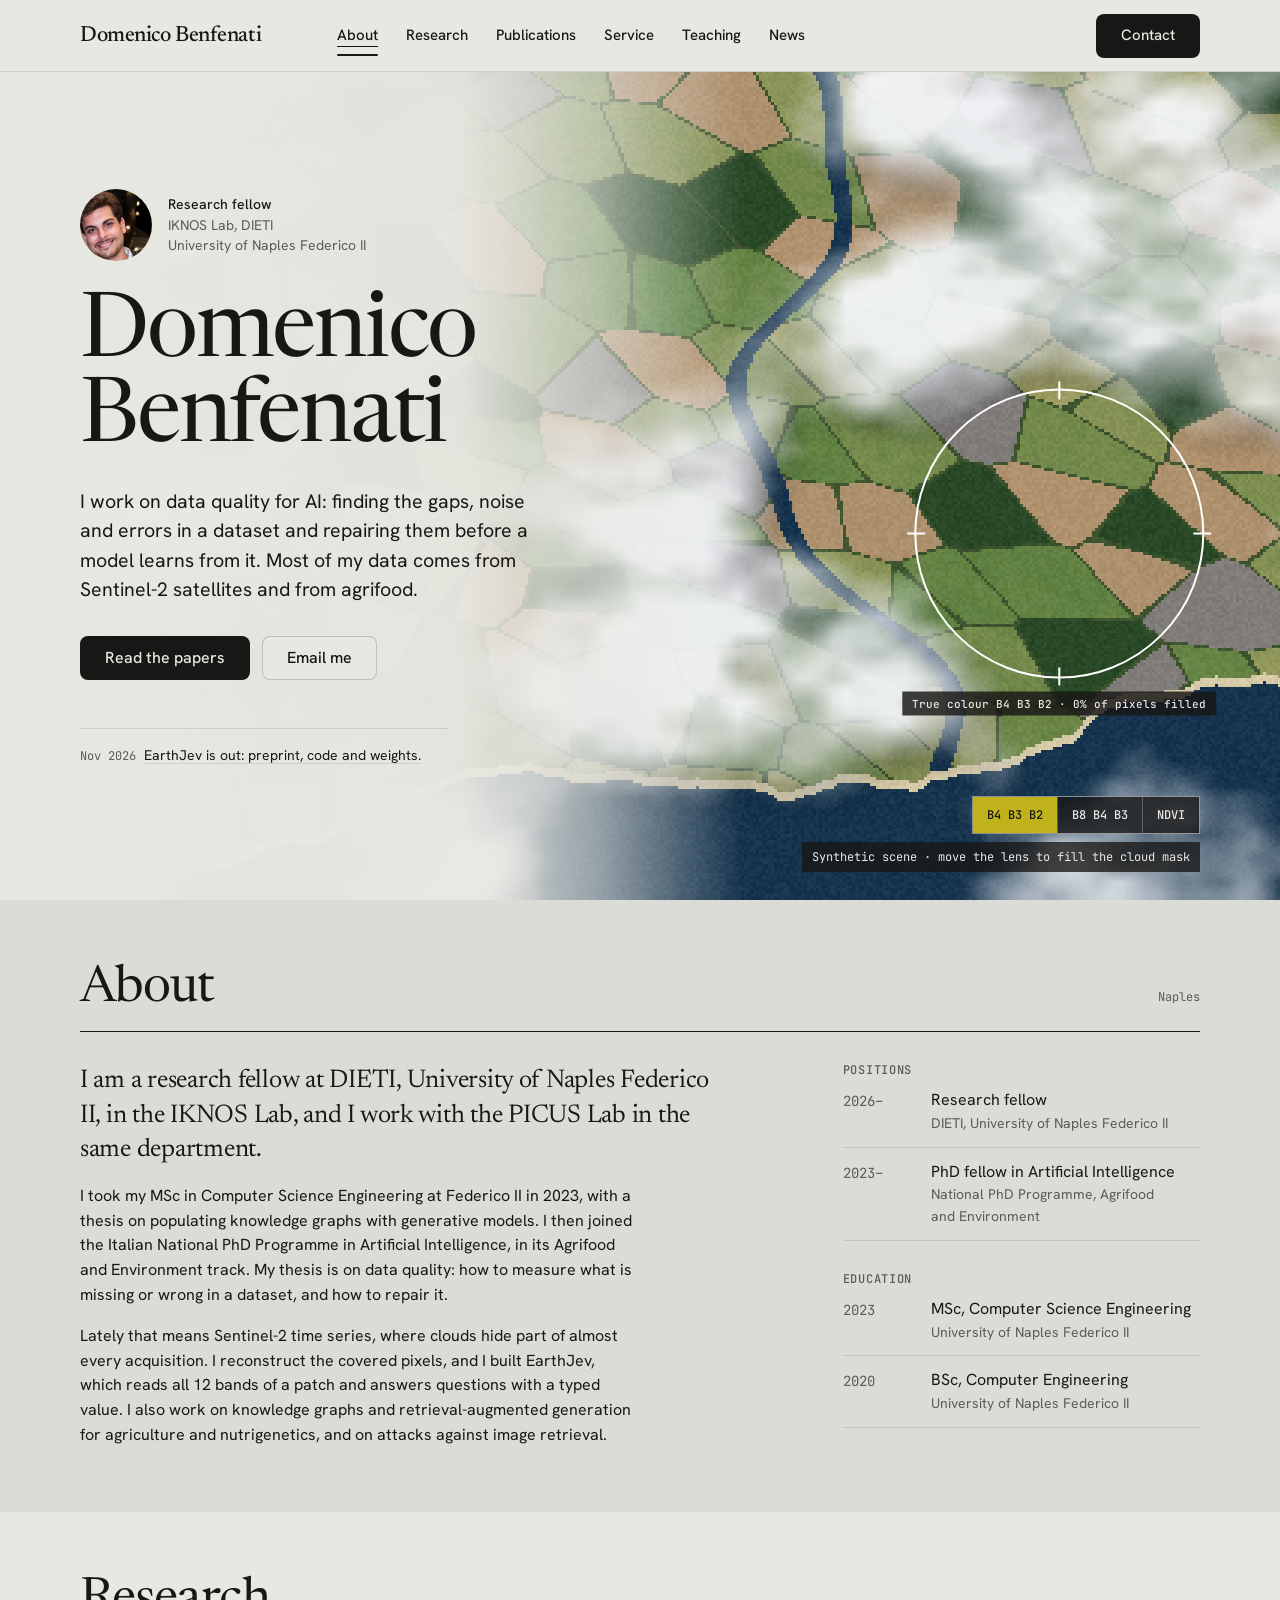
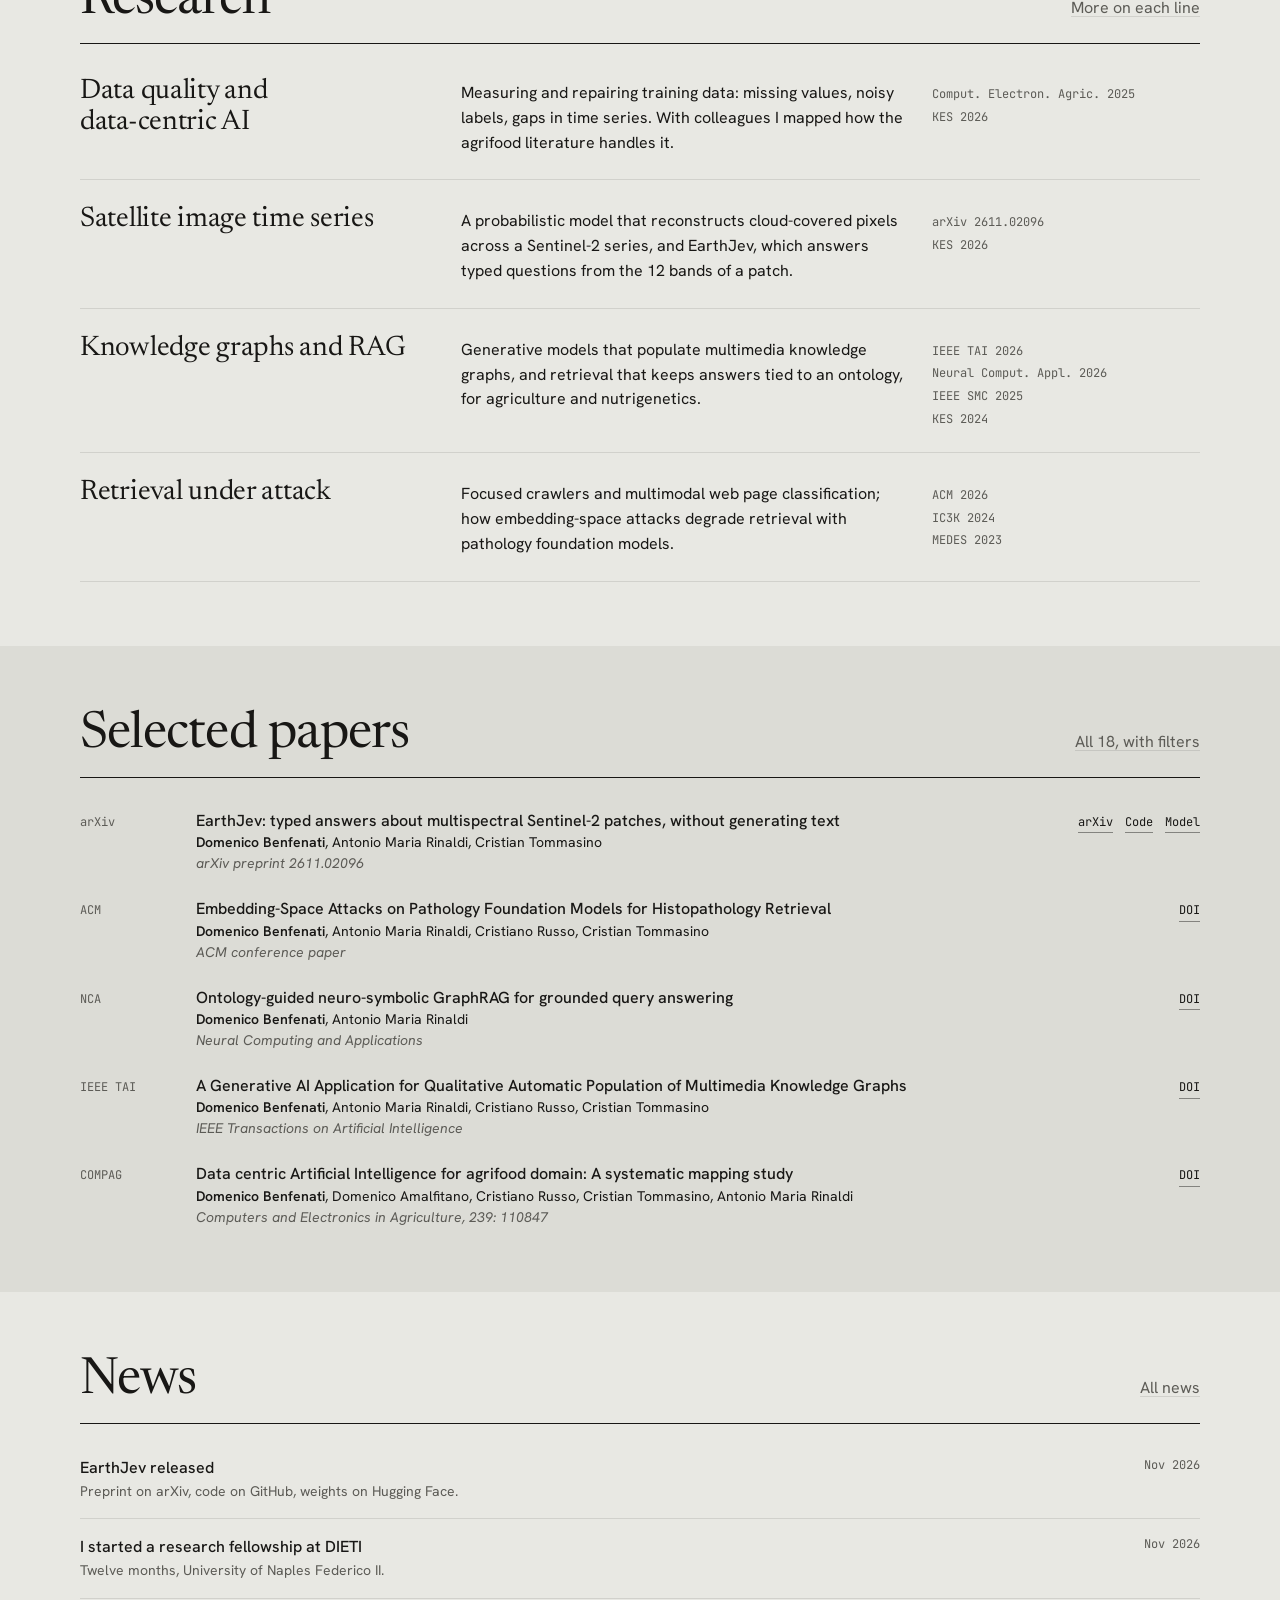
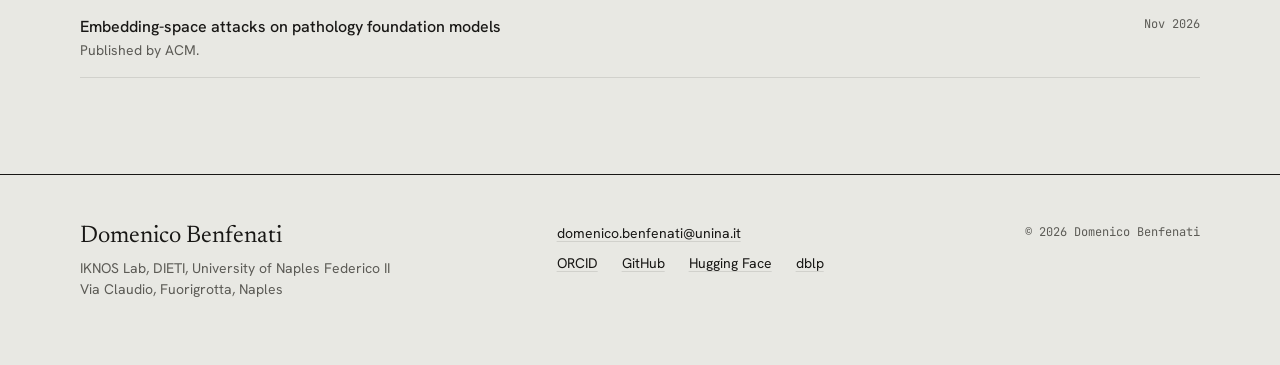
==== index.html @ d2b72616 "Add files via upload" ====
<!doctype html>
<html lang="en" data-type="service" data-radius="soft" data-buttons="solid" data-motion>
<head>
<meta charset="utf-8">
<meta name="viewport" content="width=device-width, initial-scale=1">
<title>Domenico Benfenati: data quality for satellite imagery and agrifood</title>
<meta name="description" content="Research fellow at DIETI and the IKNOS Lab, University of Naples Federico II. Data quality and data-centric AI for Sentinel-2 imagery and agrifood.">
<meta property="og:type" content="profile">
<meta property="og:title" content="Domenico Benfenati, IKNOS Lab, University of Naples Federico II">
<meta property="og:description" content="Data quality and data-centric AI for satellite imagery and agrifood.">
<meta name="twitter:card" content="summary">
<link rel="icon" href="favicon.svg" type="image/svg+xml">
<meta name="theme-color" content="#e8e8e3">
<meta name="site-kind" content="other">
<meta name="page-type" content="service">
<link rel="preconnect" href="https://fonts.googleapis.com">
<link rel="preconnect" href="https://fonts.gstatic.com" crossorigin>
<link href="https://fonts.googleapis.com/css2?family=Newsreader:opsz,wght@6..72,400..700&family=Hanken+Grotesk:wght@400..600&family=JetBrains+Mono:wght@400;500&display=swap" rel="stylesheet">
<link rel="stylesheet" href="assets/system.css">
<link rel="stylesheet" href="assets/ui/cards.css">
<link rel="stylesheet" href="assets/motion/motion.css">
<link rel="stylesheet" href="assets/layout/layout.css">
<style>
:root {
  --p-bg: #e8e8e3; --p-surface: #dcdcd6; --p-ink: #181715; --p-muted: #5c5b56;
  --p-accent: #bfb21a; --p-accent-ink: #181715; --p-action: #181715; --p-action-ink: #e8e8e3;
  --p-inv-bg: #181715; --p-inv-surface: #242321; --p-inv-ink: #e8e8e3; --p-inv-muted: #91908d;
  --p-inv-accent: #bfb21a; --p-inv-accent-ink: #181715; --p-inv-action: #bfb21a; --p-inv-action-ink: #181715;
  --font-display: "Newsreader", Georgia, serif;
  --font-text: "Hanken Grotesk", system-ui, sans-serif;
  --font-mono: "JetBrains Mono", ui-monospace, monospace;
  --display-weight: 400;
  --display-tracking: -0.018em;
  --display-tracking-xl: -0.025em;
  --ly-scale: 1.06;
}
</style>
<script>document.documentElement.classList.add('m-enter');setTimeout(()=>document.documentElement.classList.add('m-enter-done'),700)</script>
<style>
  .mono { font-family: var(--font-mono); font-size: 12px; letter-spacing: 0; font-variant-numeric: tabular-nums; }
  h2 { font-family: var(--font-display); }
  .rule-head { display: flex; align-items: baseline; justify-content: space-between; gap: var(--s-5); padding-bottom: var(--s-4); margin-bottom: var(--s-6); border-bottom: 1px solid var(--ink); }
  .rule-head h2 { font-size: clamp(36px, 4vw, 56px); line-height: 1; }
  .rule-head .mono, .rule-head a { color: var(--muted); }
  .plain-link { color: var(--ink); text-decoration: underline; text-decoration-color: var(--line); text-underline-offset: 3px; transition: text-decoration-color var(--dur) var(--ease); }
  .plain-link:hover { text-decoration-color: currentColor; }

  /* hero: a synthetic Sentinel-2 scene under clouds and a reconstruction lens (assets/js/sat-hero.js) */
  .hero-sat { overflow: hidden; background: #2a3a2c; touch-action: pan-y; }
  .hero-sat > canvas.sat { position: absolute; inset: 0; width: 100%; height: 100%; display: block; cursor: crosshair; }
  .sat-veil { position: absolute; inset: 0; pointer-events: none;
    background: linear-gradient(90deg, var(--p-bg) 0%, rgba(232,232,227,.96) 36%, rgba(232,232,227,.6) 47%, rgba(232,232,227,0) 58%); }
  .hero-sat > .wrap { position: relative; z-index: 1; pointer-events: none; }
  .sat-panel { pointer-events: auto; }
  .hero-sat h1 { font-size: clamp(56px, 7vw, 104px); line-height: 0.95; letter-spacing: var(--display-tracking-xl); }
  .hero-id { display: flex; align-items: center; gap: var(--s-4); margin-bottom: var(--s-6); }
  .avatar { width: 72px; height: 72px; border-radius: 999px; object-fit: cover; filter: grayscale(.15) contrast(1.02); }
  .hero-id p { font-size: var(--t-small); line-height: 1.45; color: var(--muted); }
  .hero-id b { color: var(--ink); font-weight: 500; }
  .hero__lead { max-width: 40ch; }
  .hero-latest { margin-top: var(--s-7); padding-top: var(--s-4); border-top: 1px solid var(--line); font-size: var(--t-small); max-width: 46ch; }
  .hero-latest .mono { color: var(--muted); margin-right: var(--s-2); }
  .sat-ui { position: absolute; z-index: 2; right: max(var(--gut), (100% - var(--container)) / 2); bottom: 28px; display: grid; justify-items: end; gap: var(--s-2); }
  .sat-modes { display: inline-flex; border: 1px solid rgba(255,255,255,.5); background: rgba(24,23,21,.78); }
  .sat-modes button { height: 36px; padding: 0 14px; border: 0; background: transparent; color: #e8e8e3; font: 500 12px/1 var(--font-mono); cursor: pointer; transition: background var(--dur) var(--ease); }
  .sat-modes button + button { border-left: 1px solid rgba(255,255,255,.25); }
  .sat-modes button:hover { background: rgba(255,255,255,.12); }
  .sat-modes button[aria-pressed="true"] { background: var(--p-accent); color: var(--p-ink); }
  .sat-hint { font: 400 12px/1.5 var(--font-mono); color: #e8e8e3; background: rgba(24,23,21,.78); padding: 6px 10px; white-space: nowrap; }
  @media (min-width: 1024px) and (max-height: 860px) { .hero-latest { display: none; } }
  @media (max-width: 1023px) {
    main > .hero-sat { height: auto; min-height: 0; padding-bottom: 320px; }
    .sat-veil { background: linear-gradient(180deg, var(--p-bg) 0%, var(--p-bg) calc(100% - 330px), rgba(232,232,227,0) calc(100% - 290px)); }
    .sat-ui { left: var(--gut); right: var(--gut); justify-items: start; bottom: 18px; }
    .sat-hint { display: none; }
    .sat-modes button { height: 44px; padding: 0 12px; }
  }

  /* about */
  .bio p { max-width: 62ch; }
  .bio p + p { margin-top: var(--s-4); }
  .bio p:first-child { font: 400 clamp(22px, 2vw, 28px)/1.35 var(--font-display); letter-spacing: -0.01em; }
  .cv { display: grid; gap: var(--s-3); }
  .cv li { display: grid; grid-template-columns: 76px 1fr; gap: var(--s-3); padding-bottom: var(--s-3); border-bottom: 1px solid var(--line); }
  .cv .mono { color: var(--muted); padding-top: 3px; }
  .cv span { display: block; color: var(--muted); font-size: var(--t-small); }
  .cv-title { font: 500 12px/1 var(--font-mono); color: var(--muted); margin: var(--s-6) 0 var(--s-3); text-transform: uppercase; letter-spacing: 0.06em; }
  .cv-title:first-child { margin-top: 0; }

  /* research index */
  .index > li { display: grid; grid-template-columns: minmax(0, 4fr) minmax(0, 5fr) minmax(0, 3fr); gap: var(--gutter); padding: var(--s-5) 0; border-bottom: 1px solid var(--line); align-items: baseline; }
  .index > li:first-child { padding-top: 0; }
  .index h3 { font: 400 clamp(24px, 2.2vw, 32px)/1.1 var(--font-display); letter-spacing: -0.01em; }
  .index p { max-width: 54ch; }
  .index .refs { display: grid; gap: 4px; color: var(--muted); }

  /* publications */
  .filters { display: flex; flex-wrap: wrap; gap: var(--s-2); margin-bottom: var(--s-6); }
  .filter { height: 44px; padding: 0 var(--s-4); border: 1px solid var(--line); background: transparent; font: 500 var(--t-small)/1 var(--font-text); color: var(--ink); cursor: pointer; transition: background var(--dur) var(--ease); }
  .filter:hover { background: var(--p-surface); }
  .filter[aria-pressed="true"] { background: var(--ink); color: var(--p-bg); border-color: var(--ink); }
  .pubyear { display: grid; grid-template-columns: 120px minmax(0, 1fr); gap: var(--gutter); padding-top: var(--s-5); border-top: 1px solid var(--ink); }
  .pubyear + .pubyear { margin-top: var(--s-6); }
  .pubyear[hidden] { display: none; }
  .pubyear__label { font: 400 40px/1 var(--font-display); }
  .pubs { display: grid; gap: var(--s-5); }
  .pub { display: grid; grid-template-columns: 100px minmax(0, 1fr) auto; gap: var(--s-4); align-items: baseline; }
  .pub[hidden] { display: none; }
  .pub__venue { color: var(--muted); }
  .pub__title { font: 500 var(--t-body)/1.4 var(--font-text); letter-spacing: 0; }
  .pub__authors, .pub__where { font-size: var(--t-small); line-height: 1.5; }
  .pub__authors b { font-weight: 600; }
  .pub__where { color: var(--muted); font-style: italic; }
  .pub__links { display: flex; gap: var(--s-3); white-space: nowrap; }
  .pub__links a { color: var(--ink); text-decoration: underline; text-decoration-color: var(--line); text-underline-offset: 3px; }
  .pub__links a:hover { text-decoration-color: currentColor; }
  main > .section--page { height: auto; min-height: 100svh; }

  /* EarthJev */
  .bands { display: grid; grid-template-columns: repeat(12, minmax(0, 1fr)); gap: 4px; }
  .bands li { display: grid; gap: 2px; padding: 140px 0 10px; background: var(--b); color: #fff; text-align: center; font: 500 11px/1.2 var(--font-mono); position: relative; overflow: hidden; }
  .bands li span + span { opacity: .75; font-weight: 400; }
  .bands li::after { content: ""; position: absolute; inset: 0; background: linear-gradient(180deg, rgba(255,255,255,.22), transparent 55%); animation: scan 3.2s ease-in-out infinite; animation-delay: calc(var(--i) * 120ms); opacity: 0; }
  @keyframes scan { 0%, 100% { opacity: 0; } 40% { opacity: 1; } }
  @media (prefers-reduced-motion: reduce) { .bands li::after { animation: none; } }
  .bands-axis { display: flex; justify-content: space-between; margin-top: var(--s-2); color: var(--muted); }
  .ej-links { display: flex; flex-wrap: wrap; gap: var(--s-3) var(--s-5); margin-top: var(--s-5); }

  /* lists */
  .rows small { display: block; font-weight: 400; color: var(--muted); font-size: var(--t-small); }
  .rows .rows__value { font-family: var(--font-mono); font-size: 12px; color: var(--muted); }

  /* footer and inner pages */
  .site-foot { padding: var(--s-7) 0 var(--s-8); border-top: 1px solid var(--ink); font-size: var(--t-small); }
  .site-foot__name { font: 400 24px/1.1 var(--font-display); }
  .site-foot__legal { text-align: right; }
  .page-head { padding-top: calc(var(--nav, 72px) + var(--s-8)); }
  .page-head h1 { font: 400 clamp(48px, 6vw, 88px)/1 var(--font-display); letter-spacing: var(--display-tracking-xl); }
  .page-head p { margin-top: var(--s-4); max-width: 60ch; font-size: var(--t-lead); }
  main > .section--page { height: auto; min-height: 0; }
  main > .section--page { padding-block: var(--s-8, 96px); }
  main > .section--page.page-head { padding-top: calc(var(--nav, 72px) + var(--s-8, 96px)); }
  main > .section--page:last-child { padding-bottom: var(--s-9, 120px); }
  .nav__link[aria-current="page"] { text-decoration: underline; text-underline-offset: 6px; text-decoration-thickness: 1px; }
  .ej { margin-top: var(--s-6); padding-top: var(--s-6); border-top: 1px solid var(--line); }
  @media (max-width: 1023px) { .site-foot__legal { text-align: left; } }
  .contact-line { font: 400 clamp(28px, 3.4vw, 48px)/1.1 var(--font-display); letter-spacing: -0.015em; }
  .contact-line a { color: var(--ink); text-decoration: underline; text-decoration-thickness: 1px; text-underline-offset: 6px; }
  .elsewhere { display: flex; flex-wrap: wrap; gap: var(--s-2) var(--s-5); }

  @media (max-width: 1023px) {
    .index > li { grid-template-columns: 1fr; gap: var(--s-2); }
    .pubyear { grid-template-columns: 1fr; gap: var(--s-3); }
    .pub { grid-template-columns: 1fr; gap: var(--s-1); }
    .pub__links { gap: var(--s-4); }
    .pub__links a { display: inline-block; padding: 12px 0; }
  }
  @media (max-width: 639px) {
    .bands { grid-template-columns: repeat(6, minmax(0, 1fr)); }
    .bands li { padding-top: 32px; }
    .bands-axis { display: none; }
    .rule-head { flex-wrap: wrap; }
  }
</style>
</head>
<body>
<!-- type: service (a researcher's personal page)
     deal: palette paper-grey-brass (newsprint ground and a brass accent: a researcher's printed page; the brass picks up
     the cropland in the hero scene), type newsreader (Newsreader over Hanken Grotesk; the first pairing, schibsted, was
     passed over for a serif that reads as academic), nav nav-mega, footer footer-visit, rhythm surface-pairs, buttons solid
     voice: facts only (copy-registers 1), first person, the research nouns every time; no eyebrows, no figure strips -->
<header class="nav">
  <div class="wrap nav__bar">
    <a class="skip-link" href="#top">Skip to content</a>
    <a class="nav__logo" href="index.html" style="font-family:var(--font-display);font-size:22px">Domenico Benfenati</a>
    <nav class="nav__links" aria-label="Main">
      <div class="nav__item"><a class="nav__link" href="index.html" aria-current="page">About</a></div>
      <div class="nav__item"><a class="nav__link" href="research.html">Research</a></div>
      <div class="nav__item"><a class="nav__link" href="publications.html">Publications</a></div>
      <div class="nav__item"><a class="nav__link" href="service.html">Service</a></div>
      <div class="nav__item"><a class="nav__link" href="teaching.html">Teaching</a></div>
      <div class="nav__item"><a class="nav__link" href="news.html">News</a></div>
    </nav>
    <div class="nav__actions">
      <a class="btn btn--primary" href="contact.html">Contact</a>
    </div>
    <button class="nav__toggle" type="button" aria-expanded="false" aria-label="Menu"><svg width="18" height="18" viewBox="0 0 18 18" aria-hidden="true"><path d="M2 5h14M2 13h14" stroke="currentColor" stroke-width="1.6" stroke-linecap="round"/></svg></button>
  </div>
</header>

<main id="top">
  <section class="hero hero-sat" data-sat data-enter aria-labelledby="hero-h">
    <canvas class="sat" aria-hidden="true"></canvas>
    <div class="sat-veil" aria-hidden="true"></div>
    <div class="wrap"><div class="hero-text grid hero__grid">
      <div class="hero__text sat-panel span-5">
        <div class="hero-id">
          <img class="avatar" src="assets/img/portrait.webp" width="200" height="200" alt="Domenico Benfenati" fetchpriority="high">
          <p><b>Research fellow</b><br>IKNOS Lab, DIETI<br>University of Naples Federico II</p>
        </div>
        <h1 id="hero-h">Domenico Benfenati</h1>
        <p class="hero__lead">I work on data quality for AI: finding the gaps, noise and errors in a dataset and repairing them before a model learns from it. Most of my data comes from Sentinel-2 satellites and from agrifood.</p>
        <div class="btn-row"><a class="btn btn--primary" href="publications.html">Read the papers</a><a class="btn btn--secondary" href="contact.html">Email me</a></div>
        <p class="hero-latest"><span class="mono">Nov 2026</span><a class="plain-link" href="research.html#earthjev">EarthJev is out: preprint, code and weights.</a></p>
      </div>
    </div></div>
    <div class="sat-ui">
      <div class="sat-modes" role="group" aria-label="Band composite inside the lens">
        <button type="button" data-composite="tci" aria-pressed="true">B4 B3 B2</button>
        <button type="button" data-composite="fcc" aria-pressed="false">B8 B4 B3</button>
        <button type="button" data-composite="ndvi" aria-pressed="false">NDVI</button>
      </div>
      <p class="sat-hint">Synthetic scene · move the lens to fill the cloud mask</p>
    </div>
  </section>

  <section class="section ground-surface section--page" id="about" aria-labelledby="about-h">
    <div class="wrap">
      <div class="rule-head"><h2 id="about-h">About</h2><span class="mono">Naples</span></div>
      <div class="grid grid--top">
        <div class="span-7 bio">
          <p>I am a research fellow at DIETI, University of Naples Federico II, in the IKNOS Lab, and I work with the PICUS Lab in the same department.</p>
          <p>I took my MSc in Computer Science Engineering at Federico II in 2023, with a thesis on populating knowledge graphs with generative models. I then joined the Italian National PhD Programme in Artificial Intelligence, in its Agrifood and Environment track. My thesis is on data quality: how to measure what is missing or wrong in a dataset, and how to repair it.</p>
          <p>Lately that means Sentinel-2 time series, where clouds hide part of almost every acquisition. I reconstruct the covered pixels, and I built EarthJev, which reads all 12 bands of a patch and answers questions with a typed value. I also work on knowledge graphs and retrieval-augmented generation for agriculture and nutrigenetics, and on attacks against image retrieval.</p>
        </div>
        <div class="span-4 start-9">
          <h3 class="cv-title">Positions</h3>
          <ul class="cv">
            <li><span class="mono">2026–</span><p>Research fellow<span>DIETI, University of Naples Federico II</span></p></li>
            <li><span class="mono">2023–</span><p>PhD fellow in Artificial Intelligence<span>National PhD Programme, Agrifood and Environment</span></p></li>
          </ul>
          <h3 class="cv-title">Education</h3>
          <ul class="cv">
            <li><span class="mono">2023</span><p>MSc, Computer Science Engineering<span>University of Naples Federico II</span></p></li>
            <li><span class="mono">2020</span><p>BSc, Computer Engineering<span>University of Naples Federico II</span></p></li>
          </ul>
        </div>
      </div>
    </div>
  </section>

  <section class="section section--page" id="research" aria-labelledby="research-h">
    <div class="wrap">
      <div class="rule-head"><h2 id="research-h">Research</h2><a class="plain-link" href="research.html">More on each line</a></div>
      <ol class="index">
        <li>
          <h3>Data quality and data-centric AI</h3>
          <p>Measuring and repairing training data: missing values, noisy labels, gaps in time series. With colleagues I mapped how the agrifood literature handles it.</p>
          <p class="refs mono"><span>Comput. Electron. Agric. 2025</span><span>KES 2026</span></p>
        </li>
        <li>
          <h3>Satellite image time series</h3>
          <p>A probabilistic model that reconstructs cloud-covered pixels across a Sentinel-2 series, and EarthJev, which answers typed questions from the 12 bands of a patch.</p>
          <p class="refs mono"><span>arXiv 2611.02096</span><span>KES 2026</span></p>
        </li>
        <li>
          <h3>Knowledge graphs and RAG</h3>
          <p>Generative models that populate multimedia knowledge graphs, and retrieval that keeps answers tied to an ontology, for agriculture and nutrigenetics.</p>
          <p class="refs mono"><span>IEEE TAI 2026</span><span>Neural Comput. Appl. 2026</span><span>IEEE SMC 2025</span><span>KES 2024</span></p>
        </li>
        <li>
          <h3>Retrieval under attack</h3>
          <p>Focused crawlers and multimodal web page classification; how embedding-space attacks degrade retrieval with pathology foundation models.</p>
          <p class="refs mono"><span>ACM 2026</span><span>IC3K 2024</span><span>MEDES 2023</span></p>
        </li>
      </ol>
    </div>
  </section>

  <section class="section ground-surface section--page" id="publications" aria-labelledby="pubs-h">
    <div class="wrap">
      <div class="rule-head"><h2 id="pubs-h">Selected papers</h2><a class="plain-link" href="publications.html">All 18, with filters</a></div>
      <ol class="pubs">
          <li class="pub" data-type="preprint">
            <p class="pub__venue mono">arXiv</p>
            <div class="pub__body">
              <h3 class="pub__title">EarthJev: typed answers about multispectral Sentinel-2 patches, without generating text</h3>
              <p class="pub__authors"><b>Domenico Benfenati</b>, Antonio Maria Rinaldi, Cristian Tommasino</p>
              <p class="pub__where">arXiv preprint 2611.02096</p>
            </div>
            <p class="pub__links mono"><a href="https://arxiv.org/abs/2611.02096" rel="noopener">arXiv</a><a href="https://github.com/CosmoIknosLab/EarthJev" rel="noopener">Code</a><a href="https://huggingface.co/dBenf/EarthJev" rel="noopener">Model</a></p>
          </li>
          <li class="pub" data-type="conference">
            <p class="pub__venue mono">ACM</p>
            <div class="pub__body">
              <h3 class="pub__title">Embedding-Space Attacks on Pathology Foundation Models for Histopathology Retrieval</h3>
              <p class="pub__authors"><b>Domenico Benfenati</b>, Antonio Maria Rinaldi, Cristiano Russo, Cristian Tommasino</p>
              <p class="pub__where">ACM conference paper</p>
            </div>
            <p class="pub__links mono"><a href="https://doi.org/10.1145/3799682.3839897" rel="noopener">DOI</a></p>
          </li>
          <li class="pub" data-type="journal">
            <p class="pub__venue mono">NCA</p>
            <div class="pub__body">
              <h3 class="pub__title">Ontology-guided neuro-symbolic GraphRAG for grounded query answering</h3>
              <p class="pub__authors"><b>Domenico Benfenati</b>, Antonio Maria Rinaldi</p>
              <p class="pub__where">Neural Computing and Applications</p>
            </div>
            <p class="pub__links mono"><a href="https://doi.org/10.1007/s00521-026-12495-0" rel="noopener">DOI</a></p>
          </li>
          <li class="pub" data-type="journal">
            <p class="pub__venue mono">IEEE TAI</p>
            <div class="pub__body">
              <h3 class="pub__title">A Generative AI Application for Qualitative Automatic Population of Multimedia Knowledge Graphs</h3>
              <p class="pub__authors"><b>Domenico Benfenati</b>, Antonio Maria Rinaldi, Cristiano Russo, Cristian Tommasino</p>
              <p class="pub__where">IEEE Transactions on Artificial Intelligence</p>
            </div>
            <p class="pub__links mono"><a href="https://doi.org/10.1109/TAI.2025.3638321" rel="noopener">DOI</a></p>
          </li>
          <li class="pub" data-type="journal">
            <p class="pub__venue mono">COMPAG</p>
            <div class="pub__body">
              <h3 class="pub__title">Data centric Artificial Intelligence for agrifood domain: A systematic mapping study</h3>
              <p class="pub__authors"><b>Domenico Benfenati</b>, Domenico Amalfitano, Cristiano Russo, Cristian Tommasino, Antonio Maria Rinaldi</p>
              <p class="pub__where">Computers and Electronics in Agriculture, 239: 110847</p>
            </div>
            <p class="pub__links mono"><a href="https://doi.org/10.1016/j.compag.2025.110847" rel="noopener">DOI</a></p>
          </li>
      </ol>
    </div>
  </section>

  <section class="section section--page" id="news" aria-labelledby="news-h">
    <div class="wrap">
      <div class="rule-head"><h2 id="news-h">News</h2><a class="plain-link" href="news.html">All news</a></div>
      <ul class="rows">
        <li><span class="rows__name">EarthJev released<small>Preprint on arXiv, code on GitHub, weights on Hugging Face.</small></span><span class="rows__value">Nov 2026</span></li>
        <li><span class="rows__name">I started a research fellowship at DIETI<small>Twelve months, University of Naples Federico II.</small></span><span class="rows__value">Nov 2026</span></li>
        <li><span class="rows__name">Embedding-space attacks on pathology foundation models<small>Published by ACM.</small></span><span class="rows__value">Nov 2026</span></li>
      </ul>
    </div>
  </section>
</main>

<footer class="site-foot">
  <div class="wrap">
    <div class="grid">
      <div class="span-5 stack-2">
        <p class="site-foot__name">Domenico Benfenati</p>
        <p class="muted">IKNOS Lab, DIETI, University of Naples Federico II<br>Via Claudio, Fuorigrotta, Naples</p>
      </div>
      <div class="span-4 start-6 stack-2">
        <p><a class="plain-link" href="mailto:domenico.benfenati@unina.it">domenico.benfenati@unina.it</a></p>
        <p class="elsewhere">
          <a class="plain-link" href="https://orcid.org/0009-0008-5825-8043" rel="noopener">ORCID</a>
          <a class="plain-link" href="https://github.com/dBenf" rel="noopener">GitHub</a>
          <a class="plain-link" href="https://huggingface.co/dBenf" rel="noopener">Hugging Face</a>
          <a class="plain-link" href="https://dblp.org/pid/367/6149.html" rel="noopener">dblp</a>
        </p>
      </div>
      <p class="span-3 start-10 mono muted site-foot__legal">&copy; 2026 Domenico Benfenati</p>
    </div>
  </div>
</footer>
<script>
  document.querySelectorAll('.filter').forEach((b) => b.addEventListener('click', () => {
    const t = b.dataset.filter;
    document.querySelectorAll('.filter').forEach((x) => x.setAttribute('aria-pressed', String(x === b)));
    document.querySelectorAll('.pub').forEach((p) => { p.hidden = t !== 'all' && p.dataset.type !== t; });
    document.querySelectorAll('.pubyear').forEach((y) => { y.hidden = !y.querySelector('.pub:not([hidden])'); });
  }));
</script>
<script type="module" src="assets/system.js"></script>
<script type="module" src="assets/motion/motion.js"></script>
<script type="module" src="assets/layout/layout.js"></script>
<script type="module" src="assets/js/sat-hero.js"></script>
</body>
</html>
---- assets/system.css ----
/*
  taste-skill system.css - the one system for the page. Link it first, then assets/ui/cards.css (the
  feature card, its panel and the fragment placements), then set the palette (--p-*), the fonts and
  the radius set on :root in the page (node scripts/start.mjs prints that block).
  Do not add a second grid, spacing scale, type scale, radius scale, button or card style.
*/

/* ---------------------------------------------------------------- tokens */
:root {
  /* palette (hex only; fx.js reads --bg --surface --ink --muted --accent --accent-ink) */
  --p-bg: #ffffff;
  --p-surface: #f4f4f4;
  --p-ink: #111111;
  --p-muted: #6b6b6b;
  --p-accent: #1a4be0;
  --p-accent-ink: #ffffff;
  --p-action: #1a4be0;      /* buttons, links, focus: the accent, or the ink when the accent is too pale */
  --p-action-ink: #ffffff;
  --p-inv-bg: #111111;
  --p-inv-surface: #1c1c1c;
  --p-inv-ink: #f4f4f4;
  --p-inv-muted: #a3a3a3;
  --p-inv-accent: #ffffff;
  --p-inv-accent-ink: #111111;
  --p-inv-action: #ffffff;
  --p-inv-action-ink: #111111;
  /* the lit ground behind UI and in the closing band (references/cards.md), one per page, tech pages only
     (none on kind other, which is flat): <html data-ground="sand|sky|sage|painting">. system.js gives it to every ground
     that holds UI, on light and dark pages alike; --hue on one panel changes only its accent */
  --ground-bg: #d9ccb7; --ground-surface: #e9e0d2; --ground-ink: #2a2622; --ground-muted: #5a534a; --ground-accent: #a8794a;

  /* fonts */
  --font-display: system-ui, -apple-system, "Segoe UI", sans-serif;
  --font-text: system-ui, -apple-system, "Segoe UI", sans-serif;
  --font-mono: ui-monospace, "SFMono-Regular", Menlo, Consolas, monospace;
  --display-weight: 400;    /* headlines 400; 500 on a tech page (software, gaming, hardware) */
  --display-tracking: -0.025em;

  /* the page rhythm (references/layout-v4.md): one section per screen. The header is fixed and
     --nav tall; every section is padded --padt above and --padb (plus the phone action bar, --bar)
     below, and is exactly one or two screens tall (--h: 1 or 2; --hm on a phone). The hero's words
     start --hgap under the header and its content ends --hpadb above the fold. */
  --nav: 72px;
  --padt: 120px;
  --padb: 72px;
  --hgap: 48px;
  --hpadb: 64px;
  --bar: 0px;
  /* grid: one .wrap (alias .container) for the header, every section and the footer, the same
     --gut on both sides: 1280 wide at x 80-1360 at 1440, 342 at x 24-366 at 390 */
  --container: 1280px;
  --gut: 80px;
  --pad: var(--gut);
  --gutter: 24px;

  /* spacing: 4/8 scale */
  --s-1: 4px;  --s-2: 8px;  --s-3: 12px; --s-4: 16px; --s-5: 24px;
  --s-6: 32px; --s-7: 48px; --s-8: 64px; --s-9: 96px; --s-10: 128px;
  --section: 40px;      /* only a .section outside main (the kit's demo pages); every main > section and
                           footer.closing take --padt and --padb */
  --section-band: 56px; /* the same for an older footer outside footer.closing */
  --head-gap: 48px;     /* the one heading-to-content gap, 32 on a phone (layout.css reads it as --ly-head-gap) */
  --card-pad: 16px;     /* card padding (cards.css sets its own for cards with a panel) */
  --card-gap: 16px;     /* gap between cards */

  /* type scale (the only sizes on the page) */
  --t-label: 13px;
  --t-small: 14px;
  --t-body: 16px;
  --t-lead: 18px;
  --t-card: 18px;
  --t-h3: 24px;
  /* straight lines from the phone size at 390 to the desktop size at 1440 (system.md's table) */
  --t-h2: clamp(30px, 1.72vw + 23.3px, 48px);
  --t-h1: clamp(38px, 3.24vw + 25.4px, 72px);
  /* a big number stays a step under the h2 (VI-11): 38 at 1440, 28 at 390, so it never reads as a
     section heading; a stats row and a price set their own, smaller still */
  --t-stat: clamp(28px, .952vw + 24.29px, 38px);

  /* radius: one scale (soft by default; data-radius on <html> switches it) */
  --r-sm: 8px;  --r-md: 12px; --r-lg: 20px; --r-btn: 8px;

  /* controls (fixed here; a page never adds its own) */
  --btn-h: 44px;
  --btn-h-sm: 36px;
  --nav-h: var(--nav);  /* the older name, kept for the kit's files */
  --icon: 16px;         /* small icons: socials, menu chevrons, mono brand marks */

  /* motion: the one UI ease-out (motion.css --m-ease and ui/base.css --u-ease read it; references/motion.md) */
  --ease: cubic-bezier(.2, .8, .2, 1);
  --dur: 180ms;
}
html[data-radius="sharp"] { --r-sm: 4px; --r-md: 6px;  --r-lg: 8px;  --r-btn: 4px; }
html[data-radius="soft"]  { --r-sm: 8px; --r-md: 12px; --r-lg: 20px; --r-btn: 8px; }
html[data-radius="round"] { --r-sm: 10px; --r-md: 16px; --r-lg: 24px; --r-btn: 999px; }
/* the four lit grounds (references/cards.md); sand is the default above. painting goes with
   painterly-landscape (x.ai's daylight sky over olive hills) */
html[data-ground="sky"]      { --ground-bg: #c6d3df; --ground-surface: #d6e0e9; --ground-ink: #25303a; --ground-muted: #4d5964; --ground-accent: #3f6a92; }
html[data-ground="sage"]     { --ground-bg: #cdd6c6; --ground-surface: #dce3d6; --ground-ink: #262d24; --ground-muted: #535b51; --ground-accent: #6c8e63; }
html[data-ground="painting"] { --ground-bg: #79a8d6; --ground-surface: #a6c4e2; --ground-ink: #16212c; --ground-muted: #273949; --ground-accent: #9c9b3c; }
/* cards.css takes its card and panel radii from this scale */
html[data-radius] .card { --c-r: var(--r-lg); }
html[data-radius] .panel { --p-r: var(--r-md); }

/* a phone: the header 56, the sections padded 96 / 48, the hero's words 40 under the header and its
   content ending 24 above the fold, 24 at both sides, 12 between columns */
@media (max-width: 639px) {
  :root { --nav: 56px; --padt: 96px; --padb: 48px; --hgap: 40px; --hpadb: 24px; --gut: 24px; --gutter: 12px; --card-gap: 12px; --head-gap: 32px; }
}
@media (min-width: 640px) {
  :root { --gut: 48px; --section: 48px; --section-band: 72px; --card-pad: 24px; }
}
@media (min-width: 1024px) {
  :root { --gut: 80px; --section: 56px; --section-band: 96px; --card-gap: 24px;
          --t-lead: 20px; --t-card: 20px; --t-h3: 28px; }
  /* a place (and a local service): the 1200 column at x 120-1320 */
  html[data-type="place"] { --gut: 120px; --container: 1200px; }
}
/* a place (VI-06, ST-96, PH-23): its own smaller type (h1 48/53 and 32/37, h2 32/40 and 24/30, titles
   and the sub-line 20 and 18), the Recipe 3 hero's gap under its photograph (40, 24 on a phone),
   square photographs and cards and 2px buttons, whatever data-radius and data-buttons say */
:root[data-type="place"] {
  --hgap: 40px;
  --t-h1: clamp(32px, 1.524vw + 26.06px, 48px);
  --t-h2: clamp(24px, .762vw + 21px, 32px);
  --t-h3: clamp(20px, .381vw + 18.51px, 24px);
  --r-sm: 2px; --r-md: 0px; --r-lg: 0px; --r-btn: 2px;
}
:root[data-type="place"] :is(h1, .t-h1) { line-height: 1.104; }
:root[data-type="place"] :is(h2, .t-h2) { line-height: 1.25; }
@media (max-width: 639px) {
  :root[data-type="place"] { --hgap: 24px; }
  :root[data-type="place"] :is(h1, .t-h1) { line-height: 1.156; }
}

/* ---------------------------------------------------------------- grounds (at most three) */
:root, .ground-base {
  --bg: var(--p-bg); --surface: var(--p-surface); --ink: var(--p-ink); --muted: var(--p-muted);
  --accent: var(--p-accent); --accent-ink: var(--p-accent-ink); --card: var(--p-surface);
  --action: var(--p-action); --action-ink: var(--p-action-ink);
}
.ground-surface {
  --bg: var(--p-surface); --surface: var(--p-bg); --ink: var(--p-ink); --muted: var(--p-muted);
  --accent: var(--p-accent); --accent-ink: var(--p-accent-ink); --card: var(--p-bg);
  --action: var(--p-action); --action-ink: var(--p-action-ink);
}
.ground-inverse {
  --bg: var(--p-inv-bg); --surface: var(--p-inv-surface); --ink: var(--p-inv-ink); --muted: var(--p-inv-muted);
  --accent: var(--p-inv-accent); --accent-ink: var(--p-inv-accent-ink); --card: var(--p-inv-surface);
  --action: var(--p-inv-action); --action-ink: var(--p-inv-action-ink);
}
:root, .ground-base, .ground-surface, .ground-inverse {
  --line: color-mix(in oklab, var(--ink) 11%, transparent);
  --line-strong: color-mix(in oklab, var(--ink) 20%, transparent);
  /* effects (fx.js) and UI fragments (assets/ui) take the colours of the ground they sit on */
  --fx-bg: var(--bg); --fx-surface: var(--surface); --fx-ink: var(--ink); --fx-muted: var(--muted);
  --fx-accent: var(--accent); --fx-accent-ink: var(--accent-ink);
  --ui-font: var(--font-text); --ui-mono: var(--font-mono); --ui-radius: var(--r-md);
}
.ground-base, .ground-surface, .ground-inverse { background: var(--bg); color: var(--ink); }

/* ---------------------------------------------------------------- base */
*, *::before, *::after { box-sizing: border-box; }
/* an anchor lands on the section's top (the judge's frame): the fixed header covers --nav of its --padt */
html { -webkit-text-size-adjust: 100%; scroll-padding-top: 0; scroll-behavior: auto; margin: 0; }
body {
  margin: 0; background: var(--bg); color: var(--ink);
  font: 400 var(--t-body)/1.55 var(--font-text);
  -webkit-font-smoothing: antialiased; text-rendering: optimizeLegibility; overflow-x: clip;
}
img, svg, video, canvas { display: block; max-width: 100%; }
/* hidden means hidden, also on an img the line above makes a block (a menu tab's photograph, a peek photograph) */
[hidden] { display: none !important; }
img, video { height: auto; }
a { color: inherit; text-decoration: none; }
button { font: inherit; color: inherit; }
h1, h2, h3, h4, p, ul, ol, figure, blockquote { margin: 0; }
ul, ol { padding: 0; list-style: none; }
h1, h2, h3, h4 {
  font-family: var(--font-display); font-weight: var(--display-weight);
  letter-spacing: var(--display-tracking); text-wrap: balance; overflow-wrap: break-word;
  /* a long word (a German compound at 390) breaks at a syllable with a hyphen, in the language of <html lang>;
     only words of 10 letters or more, 4 at least on each side, so a short English heading never breaks */
  hyphens: auto; -webkit-hyphens: auto; hyphenate-limit-chars: 10 4 4;
}
h1, .t-h1 { font-size: var(--t-h1); line-height: 1.04; }
h2, .t-h2 { font-size: var(--t-h2); line-height: 1.1; }
h3, .t-h3 { font-size: var(--t-h3); line-height: 1.2; }
h4, .t-card { font-family: var(--font-text); font-weight: 500; font-size: var(--t-card); line-height: 1.3; letter-spacing: -0.01em; }
p { text-wrap: pretty; }
.t-lead  { font-size: var(--t-lead); line-height: 1.5; }
.t-body  { font-size: var(--t-body); line-height: 1.55; }
.t-small { font-size: var(--t-small); line-height: 1.5; }
.t-label { font-size: var(--t-label); font-weight: 500; line-height: 1.4; letter-spacing: 0.01em; }
.t-stat  { font-family: var(--font-display); font-weight: var(--display-weight); font-size: var(--t-stat);
           line-height: 1; letter-spacing: var(--display-tracking); font-variant-numeric: tabular-nums; }
.muted { color: var(--muted); }
.mono  { font-family: var(--font-mono); }
.measure { max-width: 62ch; }
:focus-visible { outline: 2px solid var(--action); outline-offset: 2px; border-radius: 2px; }
::selection { background: color-mix(in oklab, var(--accent) 30%, transparent); }

/* ---------------------------------------------------------------- grid */
.wrap, .container { width: min(100% - 2 * var(--gut), var(--container)); margin-inline: auto; padding-inline: 0; }
.grid { display: grid; grid-template-columns: repeat(12, minmax(0, 1fr)); column-gap: var(--gutter); row-gap: var(--card-gap); }
.grid > * { min-width: 0; grid-column: 1 / -1; }
.section { padding-block: var(--section); }

/* ---------------------------------------------------------------- one section per screen
   The page is a stack of screens. Framed at scrollY = k x the screen height, a shot shows exactly one
   section: the hero alone on the first screen, every other section (and footer.closing, the close and
   the footer in one) exactly one or two screens tall, its h2 first, --padt under its top. Heights
   and padding do it: no pinning, snapping or script.
     <section class="section" id=".." style="--h: 2">     (2 screens; --hm sets a phone's count alone)
       <div class="wrap"> the h2 first, then the content </div>     (the one in-flow child)
     </section>
   A layer (a full-bleed photograph or ground behind the words) is an <img class="layer" aria-hidden="true">
   beside the .wrap. Content must fit: one screen holds 708px of content at 1440x900 (900 - 120 - 72),
   two hold 1,608 (the second screen's part starts --padt under its top with .g2). From 640 to 1279 a
   section keeps at least its screens and grows past them rather than overlap the next. */
main > :is(section, .section), footer.closing {
  position: relative; box-sizing: border-box;
  height: calc(var(--h, 1) * 100vh); height: calc(var(--h, 1) * 100svh);
  padding: var(--padt) 0 calc(var(--padb) + var(--bar));
}
main > :is(section, .section) > :is(.wrap, .container), footer.closing > .wrap { position: relative; z-index: 1; height: 100%; }
main > :is(section, .section) > :is(.wrap, .container):not(.grid) { display: flex; flex-direction: column; }
/* a .wrap that is the section's grid too (class="wrap grid"): its rows start at the top */
main > :is(section, .section) > :is(.wrap, .container).grid { align-content: start; }
/* .fill: the block that takes what the screen leaves under the heading (a photograph, a frame) */
main > :is(section, .section) > .wrap > .fill { flex: 1 1 0; min-height: 0; }
/* two screens as two groups: row 1 the h2 and the first group, row 2 the rest (no second h2), starting
   --padt under the second screen's top, so the second shot looks like any other section */
main > :is(section, .section).g2, footer.closing.g2 { --h: 2; }
main > :is(section, .section).g2 > :is(.wrap, .container), footer.closing.g2 > .wrap { display: grid; grid-template-rows: minmax(0, 1fr) minmax(0, 1fr); row-gap: calc(var(--padt) + var(--padb) + var(--bar)); }
main > :is(section, .section).g2 > :is(.wrap, .container) > *, footer.closing.g2 > .wrap > * { min-height: 0; align-self: start; }
main > :is(section, .section).g2 > :is(.wrap, .container) > :is(.group, .fill) { align-self: stretch; }
/* a group: one screen's part of a .g2 section (its h2 and first rows, or the rest) */
.group { display: flex; flex-direction: column; min-height: 0; }
/* each screen's card row runs down to that screen's foot (the cards stretch, their panels grow), so
   the second screen of a .g2 is never a short row over an empty ground; both rows end on the same line */
@media (min-width: 1024px) {
  main > :is(section, .section).g2 > .wrap > .grid:last-child,
  main > :is(section, .section).g2 > .wrap > .group > .grid:last-child { align-self: stretch; flex: 1 1 auto; min-height: 0; }
}
.group > .fill { flex: 1 1 0; min-height: 0; }
@media (min-width: 640px) and (max-width: 1279px) {
  main > :is(section, .section):not(.hero, .section--hero), footer.closing {
    height: auto; min-height: calc(var(--h, 1) * 100vh); min-height: calc(var(--h, 1) * 100svh);
  }
  /* the section is a column and its .wrap takes all of it, so a .fill (a photograph, a frame) still
     grows to the section's foot (a min-height percentage would not resolve, leaving it at its least) */
  /* :where() keeps it at no weight, so a page's own phone- or tablet-only hiding (section.desk-only { display: none }) wins */
  :where(main > :is(section, .section):not(.hero, .section--hero), footer.closing) { display: flex; flex-direction: column; }
  main > :is(section, .section):not(.hero, .section--hero) > :is(.wrap, .container), footer.closing > .wrap { flex: 1 0 auto; height: auto; min-height: 0; }
}
/* a phone: lvh (the screen with its bars hidden) for every section but the hero; --hm when stacking
   makes the content taller than the desktop count */
@media (max-width: 639px) {
  /* at least its screens, never less: content a screen cannot hold makes the section taller (the rhythm
     check then asks for --hm: 2 or less content); a fixed height would lay its last rows over the next
     section, the fault the phone shots showed most (a list under the closing heading and its button) */
  main > :is(section, .section):not(.hero, .section--hero), footer.closing {
    height: auto; min-height: calc(var(--hm, var(--h, 1)) * 100vh); min-height: calc(var(--hm, var(--h, 1)) * 100lvh);
  }
  /* one grid row at least the screens tall that grows with the .wrap's content: the .wrap is stretched to
     it, so its .fill and its two groups still share a definite height */
  /* (at no weight, as on the tablet: a page's own section.desk-only { display: none } still hides it) */
  :where(main > :is(section, .section):not(.hero, .section--hero):has(> :is(.wrap, .container)), footer.closing) {
    display: grid; grid-template-columns: minmax(0, 1fr); grid-template-rows: 1fr; grid-auto-rows: auto;
  }
  main > :is(section, .section):not(.hero, .section--hero) > :is(.wrap, .container), footer.closing > .wrap { height: auto; }
  main > :is(section, .section).g2m, footer.closing.g2m { --hm: 2; }
  main > :is(section, .section).g2m > :is(.wrap, .container), footer.closing.g2m > .wrap { display: grid; grid-template-rows: minmax(0, 1fr) minmax(0, 1fr); row-gap: calc(var(--padt) + var(--padb) + var(--bar)); }
  /* stacked in one, the two groups keep the open cards' 32px, so the first group's last panel never meets
     the next card's title */
  main > :is(section, .section).g2:not(.g2m) > :is(.wrap, .container) { display: flex; row-gap: var(--s-6); }
  /* what the two screens leave goes around the second group, so it opens below the header, not on the fold */
  main > :is(section, .section).g2:not(.g2m) > :is(.wrap, .container) > :last-child { margin-block: auto; }
  main > :is(section, .section).g2:not(.g2m) > :is(.wrap, .container) > * { align-self: stretch; }
}
/* a layer: the photograph or ground of a whole section, under its words, edge to edge */
main > :is(section, .section) > :is(img, video, canvas, picture).layer,
footer.closing > :is(img, video, canvas, picture).layer {
  position: absolute; inset: 0; z-index: 0; width: 100%; height: 100%; max-width: none; object-fit: cover; object-position: var(--pos, 50% 50%);
}
main > :is(section, .section) > picture.layer > img { width: 100%; height: 100%; object-fit: cover; }

/* the hero: exactly the first screen, the fixed header over its top. Its words start --hgap under the
   header (--photo adds a full-bleed photograph's height above them on a place); its content ends
   --hpadb above the fold, and nothing of the next section shows, at 1440, 1024, 820 and 390.
     <section class="hero hero--<type>"><div class="wrap"><div class="hero-text"> .. </div>[one strip]</div></section>
   .hero-text holds the whole composition (the words, and the picture or window beside or under them);
   one docked strip (logos, three facts) may follow it, at most 96px, desktop only. */
main > :is(.hero, .section--hero) {
  height: 100vh; height: 100svh; min-height: 0;
  padding: calc(var(--nav) + var(--photo, 0px) + var(--hgap)) 0 calc(var(--hpadb) + var(--bar));
}
:is(.hero, .section--hero) > .wrap { height: 100%; display: grid; grid-template-rows: minmax(0, 1fr) auto; row-gap: var(--s-7); }
:is(.hero, .section--hero) > .wrap > .hero-text { min-height: 0; }
/* a phone: the hero is at least the first screen and grows when a short phone (320x640) cannot hold its
   words, buttons and picture, so nothing of it lies over the next section or under the header */
@media (max-width: 639px) {
  main > :is(.hero, .section--hero) { height: auto; min-height: 100vh; min-height: 100svh; }
  main > :is(.hero, .section--hero):has(> :is(.wrap, .container)) { display: grid; grid-template-columns: minmax(0, 1fr); grid-template-rows: 1fr; grid-auto-rows: auto; }
  main > :is(.hero, .section--hero) > :is(.wrap, .container) { height: auto; }
}
:is(.hero, .section--hero) > .wrap > .hero-strip { grid-row: 2; max-height: 96px; }
@media (max-width: 639px) { :is(.hero, .section--hero) > .wrap > .hero-strip { display: none; } }
.section--hero .section-head { max-width: 860px; }
/* the starter's own hero (hero-split): the words on span-5 top-aligned, the picture on span-6 start-7
   as tall as the hero's content box (at most 716 at 1440x900); a phone stacks words, then the picture
   in what is left */
.hero-text.hero-split { height: 100%; align-items: stretch; }
.hero-split > .hero-copy { align-self: start; }
.hero-split > .hero-visual { position: relative; min-height: 0; height: 100%; }
@media (max-width: 1023px) {
  .hero-text.hero-split { display: flex; flex-direction: column; gap: var(--s-6); }
  .hero-split > .hero-visual { flex: 1 1 0; min-height: 200px; height: auto; }
}
.hero-copy > * + * { margin-top: var(--s-5); }
/* the h1 first in the words' column: its capitals start on the picture's top line, not the line box's
   (the leading above the capitals would put the words about 12px under the photograph's top) */
.hero-copy > h1:first-child { text-box: trim-start cap alphabetic; }
.hero-copy > .btn-row { margin-top: var(--s-6); }
/* three short facts at the foot of the words' column, on the picture's bottom line (no dead space
   under the buttons): <dl class="hero-facts"><div><dt>..</dt><dd>..</dd></div> x3</dl> */
@media (min-width: 1024px) {
  .hero-split > .hero-copy { height: 100%; display: flex; flex-direction: column; }
  .hero-split > .hero-copy > .hero-facts { margin-top: auto; }
}
.hero-facts { display: grid; grid-template-columns: repeat(3, minmax(0, 1fr)); gap: var(--s-5) var(--gutter); margin: 0; }
.hero-facts > div { display: grid; gap: var(--s-1); align-content: start; }
.hero-facts dt { font-size: var(--t-small); color: var(--muted); }
.hero-facts dd { margin: 0; font-weight: 500; }
@media (max-width: 1023px) { .hero-facts { display: none; } }
/* a notice line above the h1 (changed hours, a delivery cut-off): one line with a number, static,
   starting on the left line like the h1 under it */
.hero-notice { font-size: var(--t-small); font-weight: 500; color: var(--ink); }
.hero-notice b, .hero-notice strong { font-weight: 500; color: var(--accent); }
.hero-copy > .hero-notice + h1 { margin-top: var(--s-5); }

/* a phone: open tiles from a row of three or four (rooms, goods, beans) go two-up, an odd last one
   across the row, so a row of three fits one 844px screen (stacked one under another they need two) */
@media (max-width: 639px) {
  .grid > .tile:is(.span-3, .span-4) { grid-column: auto / span 6; }
  .grid > .tile:is(.span-3, .span-4):nth-child(odd of .tile):nth-last-child(1 of .tile) { grid-column: 1 / -1; }
  .grid > .tile:is(.span-3, .span-4) .tile__head { flex-wrap: wrap; gap: 0 var(--s-2); }
}
/* a phone: open cards (words on the ground, the panel under them) stacked one under another keep 32px
   between a panel's foot and the next card's title, so a title never reads as the panel's caption */
@media (max-width: 639px) { .grid:has(> .card--open) { row-gap: var(--s-6); } }
/* a phone stacks a two-screen section's four open tiles into its two screens: their panels take 180px (a wide
   crop), so the h2 and the first two tiles of two lines each end on the first screen and the four inside both,
   not a third of a screen past. A page that sets its group's own --p-h (#features .panel) sets its phone value
   too, as the starter does */
@media (max-width: 639px) { main > :is(section, .section).g2 .card--open > .panel { --p-h: 180px; } }
/* spans: desktop >= 1024. Tablet 640-1023: text cards on span-3 and span-6 go two-up; cards with a
   panel (a visual needs the width; the one exception is a span-6 pair, below)
   and everything else (split text and visuals, span-4 cards, span-5/7/8 blocks) take the full row, so a split stacks and no row is left half empty. Phone < 640: one column. */
@media (min-width: 640px) and (max-width: 1023px) {
  .grid > .card.span-3:not(:has(> .panel)), .grid > .card.span-6:not(:has(> .panel)) { grid-column: auto / span 6; }
  /* the one exception with a panel: a 2x2 (or a pair) of span-6 cards stays two-up from 720px (a panel
     of about 310px and more, wide enough for a kit fragment), so four cards take one or two screens
     at 768-820 instead of a card per row (four stacked panels run past two screens). Split cards and
     every other span keep the full row. Under 720 a card per row. */
  @media (min-width: 720px) {
    .grid > .card.span-6:has(> .panel):not(.card--split) { grid-column: auto / span 6; }
    .grid > .card.span-6:has(> .panel):not(.card--split):nth-child(odd of .card.span-6):nth-last-child(1 of .card.span-6) { grid-column: 1 / -1; }
  }
  /* open tiles (rooms, models, people, a photo pair) go two-up; an odd last one takes the row */
  .grid > .tile:is(.span-3, .span-4, .span-6) { grid-column: auto / span 6; }
  .grid > .tile:is(.span-3, .span-4, .span-6):nth-child(odd of .tile):nth-last-child(1 of .tile) { grid-column: 1 / -1; }
}
@media (min-width: 1024px) {
  .span-2  { grid-column: auto / span 2; }
  .span-3  { grid-column: auto / span 3; }
  .span-4  { grid-column: auto / span 4; }
  .span-5  { grid-column: auto / span 5; }
  .span-6  { grid-column: auto / span 6; }
  .span-7  { grid-column: auto / span 7; }
  .span-8  { grid-column: auto / span 8; }
  .span-9  { grid-column: auto / span 9; }
  .span-10 { grid-column: auto / span 10; }
  .span-12 { grid-column: auto / span 12; }
  .start-1 { grid-column-start: 1; } .start-2 { grid-column-start: 2; } .start-3 { grid-column-start: 3; }
  .start-5 { grid-column-start: 5; } .start-6 { grid-column-start: 6; } .start-7 { grid-column-start: 7; }
  .start-4 { grid-column-start: 4; } .start-8 { grid-column-start: 8; } .start-9 { grid-column-start: 9; }
  .start-10 { grid-column-start: 10; }
  /* a split is top-aligned: the words' first line and the picture's top on one line (never centred
     against each other, never mirrored: text left, the visual right, on every split of the page) */
  .grid--middle, .grid--top { align-items: start; }
}
/* card rows: every card in a row the same height (a plain .grid stretches them) */
.grid:is(.grid--middle, .grid--top) > .card { align-self: stretch; }
/* 1024-1279: a span-4 card's panel would be about 220px wide, too narrow for real UI. Cards with a
   panel on span-4 go two-up, a span-8 one takes the row, and an odd last one takes the row too
   (steps, proof row: two, then one wide; bento: the wide card, then the four small ones two by two) */
@media (min-width: 1024px) and (max-width: 1279px) {
  .grid > .card.span-4:has(> .panel) { grid-column: auto / span 6; }
  .grid > .card.span-8:has(> .panel),
  .grid > .card.span-4:has(> .panel):nth-child(odd of .card.span-4):nth-last-child(1 of .card.span-4) { grid-column: 1 / -1; }
}

/* ---------------------------------------------------------------- section heading */
.section-head { max-width: 760px; margin-bottom: var(--head-gap); display: grid; gap: var(--s-4); }
/* every heading starts on the left line (a centred head among left ones reads as a mistake): the
   old centred head is left-aligned too */
.section-head--center { text-align: left; justify-items: start; }
/* a head row: the h2 (and its line) left, one link or the section's button at the right line */
.section-head--split { max-width: none; display: flex; align-items: end; justify-content: space-between; gap: var(--s-5); flex-wrap: wrap; }
.section-head--split > div { display: grid; gap: var(--s-4); max-width: 760px; }
.section-head p { color: var(--ink); font-size: var(--t-lead); line-height: 1.5; max-width: 60ch; }
.section-head--row { max-width: none; display: flex; align-items: end; justify-content: space-between; gap: var(--s-5); flex-wrap: wrap; }
.section-head--row > div { display: grid; gap: var(--s-4); max-width: 760px; }
/* the hero row (hero-product, hero-cycle): the h1 and its line left, the buttons right, across 1280 */
.section--hero .section-head--row { max-width: none; }

/* ---------------------------------------------------------------- buttons (one pair, a dealt look)
   One pair a page, .btn--primary and .btn--secondary, in the look dealt with the page (sections.md)
   and set once on <html data-buttons>; the markup never changes:
     solid  filled primary, outlined secondary, the radius scale (Figma; the default)
     pill   pills, a chevron after the primary's label, a tinted secondary (x.ai)
     tonal  the radius scale, a tinted secondary with no outline (Linear, Vercel)
     arrow  an arrow after the primary's label; the secondary is a text link with an arrow (Stripe)
     block  near-square corners, 48px tall; the secondary is an underlined text link (shops, hotels) */
.btn {
  display: inline-flex; align-items: center; justify-content: center; gap: var(--s-2);
  height: var(--btn-h); padding: 0 var(--s-5); border-radius: var(--r-btn); border: 1px solid transparent;
  font: 500 var(--t-body)/1 var(--font-text); letter-spacing: 0; white-space: nowrap; cursor: pointer;
  transition: background-color var(--dur) var(--ease), color var(--dur) var(--ease), border-color var(--dur) var(--ease), text-decoration-color var(--dur) var(--ease);
}
.btn--primary { background: var(--action); color: var(--action-ink); }
.btn--primary:hover { background: color-mix(in oklab, var(--action) 86%, var(--ink)); }
/* an inverted primary (the action is the ground's ink: a brand band, a lit ground): its hover steps toward the ground, as the filled one steps toward the ink */
.ground-brand .btn--primary:hover { background: color-mix(in oklab, var(--action) 88%, var(--bg)); }
/* the ground's own colour with a clear border: never grey on grey, readable on an effect too */
.btn--secondary { background: var(--bg); color: var(--ink); border-color: var(--line-strong); }
.btn--secondary:hover { background: color-mix(in oklab, var(--bg) 94%, var(--ink)); border-color: color-mix(in oklab, var(--ink) 35%, transparent); }
.btn--sm { height: var(--btn-h-sm); padding: 0 var(--s-4); font-size: var(--t-small); }
html[data-buttons="pill"] { --r-btn: 999px; }
html[data-buttons="block"] { --r-btn: 2px; --btn-h: 48px; }
html:is([data-buttons="pill"], [data-buttons="tonal"]) .btn--secondary { background: color-mix(in oklab, var(--ink) 8%, var(--bg)); border-color: transparent; }
html:is([data-buttons="pill"], [data-buttons="tonal"]) .btn--secondary:hover { background: color-mix(in oklab, var(--ink) 14%, var(--bg)); border-color: transparent; }
/* arrow and block: the secondary is a text link at the button's height (no box: one button look) */
html:is([data-buttons="arrow"], [data-buttons="block"]) .btn--secondary {
  background: none; border-color: transparent; padding-inline: var(--s-2);
  text-decoration: underline; text-underline-offset: 4px; text-decoration-color: var(--line-strong);   /* the .link look */
}
html:is([data-buttons="arrow"], [data-buttons="block"]) .btn--secondary:hover { background: none; border-color: transparent; text-decoration-color: currentColor; }
/* the glyph after a label: a chevron (pill) or an arrow (arrow), drawn so every font shows the same */
html[data-buttons="pill"] .btn--primary::after,
html[data-buttons="arrow"] :is(.btn--primary, .btn--secondary)::after {
  content: ""; flex: none; width: 12px; height: 12px; margin-right: -2px; background: currentColor;
  -webkit-mask: var(--btn-glyph) center / contain no-repeat; mask: var(--btn-glyph) center / contain no-repeat;
  transition: transform var(--dur) var(--ease);
}
html[data-buttons="pill"] { --btn-glyph: url("data:image/svg+xml,%3Csvg xmlns='http://www.w3.org/2000/svg' viewBox='0 0 12 12'%3E%3Cpath d='M4.5 2.5 8 6l-3.5 3.5' fill='none' stroke='black' stroke-width='1.6' stroke-linecap='round' stroke-linejoin='round'/%3E%3C/svg%3E"); }
html[data-buttons="arrow"] { --btn-glyph: url("data:image/svg+xml,%3Csvg xmlns='http://www.w3.org/2000/svg' viewBox='0 0 12 12'%3E%3Cpath d='M1.5 6h8.5M6.5 2.5 10 6l-3.5 3.5' fill='none' stroke='black' stroke-width='1.5' stroke-linecap='round' stroke-linejoin='round'/%3E%3C/svg%3E"); }
@media (hover: hover) and (pointer: fine) { html:is([data-buttons="pill"], [data-buttons="arrow"]) .btn:hover::after { transform: translateX(3px); } }
.btn:active { transform: translateY(1px) scale(.985); }
.btn--arrow::after { content: "\2192"; transition: transform var(--dur) var(--ease); }
@media (hover: hover) and (pointer: fine) { .btn--arrow:hover::after { transform: translateX(3px); } }
/* the drawn arrow (assets/motion: its stem grows and its head moves 3px on hover), the last child of
   a primary button, a pill or a link: <svg class="m-arrow" viewBox="0 0 12 12" aria-hidden="true">
   <path class="m-arrow__stem" d="M1 6h8"/><path class="m-arrow__head" d="M4.5 2.5 8 6l-3.5 3.5"/></svg>.
   It replaces the dealt glyph, so a button never shows two */
.m-arrow { flex: none; width: 12px; height: 12px; margin-right: -2px; overflow: visible;
           fill: none; stroke: currentColor; stroke-width: 1.6; stroke-linecap: round; stroke-linejoin: round; }
.btn--xl .m-arrow { width: 0.62em; height: 0.62em; stroke-width: 1.4; }
:is(.btn, .link, .pill):has(> .m-arrow)::after { content: none; display: none; }
.btn-row { display: flex; flex-wrap: wrap; gap: var(--s-3); align-items: center; }
.section-head--center .btn-row { justify-content: center; }
/* on the phone every button row stacks full width */
@media (max-width: 639px) {
  .btn-row { flex-direction: column; align-items: stretch; width: 100%; justify-self: stretch; }
  /* full width, the second action is a text link at the button's height under the filled one (an
     outline across the whole screen reads as a rule, a pale fill as a switched-off button) */
  .btn-row > .btn--secondary { background: none; border-color: transparent; text-decoration: underline; text-underline-offset: 4px; text-decoration-color: var(--line-strong); }
  .section-head--split > .btn { width: 100%; }
}
.link { display: inline-flex; align-items: center; gap: var(--s-2); font-weight: 500; color: var(--ink);
        text-decoration: underline; text-decoration-color: var(--line-strong); text-underline-offset: 4px;
        transition: text-decoration-color var(--dur) var(--ease); }
.link:hover { text-decoration-color: currentColor; }
.link::after { content: "\2192"; display: inline-block; text-decoration: none; transition: transform var(--dur) var(--ease); }
@media (hover: hover) and (pointer: fine) { .link:hover::after { transform: translateX(3px); } }
.pill { display: inline-flex; align-items: center; gap: var(--s-2); height: 32px; padding: 0 var(--s-3);
        border-radius: 999px; border: 1px solid var(--line); background: var(--card);
        font-size: var(--t-label); color: var(--ink); }
.pill .muted { color: var(--muted); }

/* ---------------------------------------------------------------- card (one style) */
.card {
  display: flex; flex-direction: column; gap: var(--s-2); min-width: 0;
  background: var(--card); border: 1px solid var(--line); border-radius: var(--r-lg); padding: var(--card-pad);
}
/* small titles in the text face: a display face at 20px (a condensed or hairline serif) reads smaller than the body */
.card > h3, .card > h4, .card--plan h3 { font-family: var(--font-text); font-weight: 500; font-size: var(--t-card); line-height: 1.3; letter-spacing: -0.01em; }
/* the type floor (system.md): text people read is 16px or more in ink; cards.css sets it for its
   card text, this for a plain card's lines */
.card > p { color: var(--ink); font-size: var(--t-body); max-width: 52ch; }
/* at most two boxes one inside the other (sections.md): a card whose panel holds UI drops its own
   box, so its title and lines sit on the page ground over the panel (Figma's tiles), or runs the
   panel flush to its sides and bottom (cards.css .panel--flush) */
.card.card--open { --c-pad: 0px; background: none; border: 0; box-shadow: none; padding: 0; overflow: visible; }
.card.card--open > .panel { margin: var(--s-5) 0 0; border-radius: var(--r-lg); }
.card.card--open > .panel--top { margin: 0 0 var(--s-5); }
.card--plan.is-featured { border-color: var(--action); box-shadow: inset 0 0 0 1px var(--action); }
/* cards.css (linked after this file) sets .card { gap: 0 } for feature cards; a plan keeps its 16px rows */
.card.card--plan { gap: var(--s-4); }

/* ---------------------------------------------------------------- visuals: panels and frames
   A card's .panel (the inset visual), .stage and the placements (.at-corner, .at-rise, .at-over,
   .at-right, .at-center, .stage--fade-*) come from assets/ui/cards.css (references/cards.md).
   This file adds the frames (hero, split, square, closing band) and lets a .stage work inside them.
   The grounds' colours: system.js lights every ground that holds UI (see there). */
:not(.card) > .panel { border-radius: var(--p-r, var(--r-md)); }   /* a panel on its own: four round corners */
.menu-card .panel { --p-h: 160px; }
.frame {
  position: relative; isolation: isolate; overflow: clip; display: flex; align-items: center; justify-content: center;
  background: var(--surface); border-radius: var(--r-lg); border: 1px solid var(--line);
  padding: clamp(var(--s-4), 4vw, var(--s-7));
}
/* a zero-width spacer keeps --ratio (height / width) as the frame's minimum height */
.frame::before { content: ""; flex: none; width: 0; padding-top: var(--ratio, 0px); }
/* an object or scene (assets/objects) and a photograph (.frame__img) fill the frame themselves */
.frame > :not(canvas, .stage, .loop-pause, .frame__fx, .frame__img, [data-print], [data-scene], .print3d) { position: relative; max-width: 100%; min-width: 0; }
/* a photograph is a plain rectangle in its frame: no border, no print, no filter */
.frame--photo { padding: 0; border: 0; }
/* .frame--fill: as tall as its row (a split's picture beside the words, down to the section's foot);
   stacked on a tablet or a phone it takes what the screen leaves, at least 200px */
.frame--fill { height: 100%; }
@media (max-width: 1023px) {
  .grid.fill:has(> .frame--fill) { display: flex; flex-direction: column; gap: var(--s-6); }
  .grid.fill > .frame--fill { flex: 1 1 0; height: auto; min-height: 200px; }
}
/* a split's words as a column: the last block (stats, a link) on the picture's bottom line */
.split-col { display: flex; flex-direction: column; gap: var(--s-5); }
@media (min-width: 1024px) { .split-col { height: 100%; } .split-col > .split-col__end { margin-top: auto; } }
:is(.frame, .panel) > .frame__img { position: absolute; inset: 0; z-index: 0; width: 100%; height: 100%; max-width: none; object-fit: cover; }
.frame--portrait { --ratio: 125%; }
/* the product stage (hero-product): wide, the product whole on it; a phone gets a tall stage */
.frame--stage { --ratio: 50%; }
@media (max-width: 639px) { .frame--stage, .frame--portrait { --ratio: 120%; } }
.frame--hero { padding: clamp(24px, 5vw, 64px); }
.frame--split { --ratio: 80%; }
.frame--square { --ratio: 100%; }
/* the closing band: the hero's echo, lit with the page's ground (sand, sky, sage or painting) on light
   and dark pages alike, so its text and buttons take that ground's ink. Its effect sits on a layer of
   its own, <div class="frame__fx" data-fx="..">, held still and calm where the text sits (system.js) */
.frame--cta { min-height: 420px; }
/* .frame--lit: the same for an object's frame that holds a few words in its clear half (the
   product statement's facts in a .frame__text, lower left; the object stands right of centre) */
.frame--cta, .frame--lit {
  border-color: transparent; background: var(--ground-bg); color: var(--ground-ink);
  --bg: var(--ground-surface); --surface: var(--ground-surface); --ink: var(--ground-ink); --muted: var(--ground-muted);
  --action: var(--ground-ink); --action-ink: var(--ground-surface);
  --line: color-mix(in oklab, var(--ground-ink) 12%, transparent); --line-strong: color-mix(in oklab, var(--ground-ink) 24%, transparent);
}
.frame > .frame__fx { position: absolute; inset: 0; z-index: 0; }
/* on a light page the buttons on a lit ground keep the page's own action colour: one action, one look
   (a dark page keeps the lit ground's ink, which reads on the bright ground) */
html:not([data-tone="dark"]) :is(.frame--cta, .frame--lit, .footer--statement) { --action: var(--p-action); --action-ink: var(--p-action-ink); }
/* a card on a photograph (a booking form over the room): the card holds the page's colours */
.frame--photo:has(> .card) { padding: clamp(var(--s-5), 5vw, var(--s-8)) clamp(var(--s-4), 4vw, var(--s-7)); }
.frame--photo > .card { position: relative; z-index: 1; width: min(100%, 480px); }   /* flat: no shadow at rest (ST-97) */
.frame--cta > .frame__fx { opacity: .85; }
.frame--lit > .frame__text { z-index: 2; align-self: flex-end; margin-right: auto; width: min(100%, 360px); display: grid; gap: var(--s-5); }
/* 2:1 on a desktop; a phone gets 2:3, the words at the top and the object smaller and low under
   them (its hero preset), so the facts never touch the object */
.frame--lit { --ratio: 50%; }
@media (max-width: 639px) { .frame--lit { --ratio: 150%; } .frame--lit > .frame__text { align-self: flex-start; } }
@media (max-width: 639px) { .frame--split { --ratio: 100%; } }
/* A hero, wide or split frame (x.ai's hero window): --w on the rising fragment's slot (its true width)
   centres it while it fits; anchored 24px in and cut by the right edge once the frame is narrower.
   --pair on the .stage (the main fragment's width plus the part of the second that sticks out)
   centres the pair; below 1024 the main one alone. In a card's panel cards.css places it (.at-corner,
   .at-rise, .at-right; a centred .at-rise.fit narrows with the panel), as its recipe says. */
.frame > .stage > .at-rise { --ax: max(24px, calc(50% - var(--w, 64%) / 2)); }
.frame--hero > .stage > .at-rise { --ax: max(24px, calc(50% - var(--pair, var(--w, 64%)) / 2)); }
.frame--hero > .stage > .at-over { --bx: max(24px, calc(50% - var(--pair, 800px) / 2)); }
@media (max-width: 1023px) { .frame--hero > .stage > .at-rise { --ax: max(24px, calc(50% - var(--w, 64%) / 2)); } }
/* a frame holding a cards.css .stage: the stage fills it and places the fragments (references/cards.md);
   the hero and wide frames are 16:7 and square on a phone; below 1024 only the main fragment shows */
.frame:has(> .stage) { padding: 0; }
.frame--hero:has(> .stage) { aspect-ratio: 16 / 7; }
@media (max-width: 1023px) {
  .frame--hero:has(> .stage) { aspect-ratio: 3 / 2; }   /* a tablet: room for the main fragment's rows */
}
/* a tablet held upright (820x1180): a taller frame, so the hero fills the screen without a gap */
@media (min-width: 640px) and (max-width: 1023px) and (orientation: portrait) {
  .frame--hero:has(> .stage) { aspect-ratio: 4 / 3; }
}
@media (max-width: 1023px) {
  .frame--hero > .stage > :is(.at-over, .at-over-l) { display: none; }
}
/* a split frame is about 440-560px wide from 1024 to 1279: the main piece alone there */
@media (min-width: 1024px) and (max-width: 1279px) {
  .frame--split > .stage > :is(.at-over, .at-over-l) { display: none; }
}
@media (max-width: 639px) {
  .frame--hero:has(> .stage) { aspect-ratio: 1; }
  .frame > .stage > :is(.at-over, .at-over-l) { display: none; }
  /* phone: cards.css sets a fragment 16px in on both sides, and system.js holds every loop on its
     finished picture, so no pause button lands on the UI */
}
/* a small object on a focal tile (.at-center): its true width (--w, 288px for the slider), narrowed
   on a small panel so 24px of ground always shows on both sides (a span-4 panel is 304px at 1280) */
.stage > .at-center { width: calc(100% - 48px); max-width: var(--w, 288px); }
.stage > .at-center > :is([data-ui], .ui) { width: 100%; max-width: none; }
/* .to-edge stretches a fragment's surface past the bottom (cards.css); doc's surface is its page */
.stage > .to-edge > .ui-doc > .ui-doc__page { min-height: 100%; }
/* .hero-stage: whole fragments side by side in a frame, never overlapping or cut (a row of app
   screens); the first is the main one, and the ones that no longer fit drop out from the end */
.hero-stage { container: hero-stage / inline-size; width: 100%; }
.hero-stage__row { display: flex; align-items: center; justify-content: center; gap: var(--s-5); }
.hero-stage__row > * { flex: none; max-width: 100%; }
@container hero-stage (max-width: 1060px) { .hero-stage__row > :nth-child(n + 3) { display: none; } }
@container hero-stage (max-width: 740px)  { .hero-stage__row > :nth-child(n + 2) { display: none; } }
/* the pause button on every visual that moves by itself for more than 5 s (WCAG 2.2.2): ui.js adds it
   to a loop when it starts to move, system.js to the hero's ground. Write a button.loop-pause into
   the frame only for a loop of your own (hero-cycle). The same solid 32px disc in the page colours as
   assets/ui/base.css's, 12px in from the bottom-right corner, with a 44px hit area. */
.loop-pause {
  position: absolute; right: 12px; bottom: 12px; z-index: 6; display: grid; place-items: center;
  width: 32px; height: 32px; margin: 0; padding: 0; border-radius: 50%; cursor: pointer;
  border: 1px solid color-mix(in oklab, var(--ink) 16%, transparent); background: var(--bg); color: var(--ink);
  box-shadow: 0 1px 2px rgb(0 0 0 / .12), 0 4px 12px -4px rgb(0 0 0 / .28);
}
.loop-pause::before { content: ""; position: absolute; inset: -6px; border-radius: 50%; }
.loop-pause svg { width: 14px; height: 14px; fill: currentColor; }
@media (prefers-reduced-motion: reduce) { .loop-pause { display: none; } }

/* ---------------------------------------------------------------- navigation */
/* The header: fixed, opaque, one hairline under it, the same at every depth (no blur, no shadow, no
   floating pill, never hidden on scroll). Its .wrap is the page's, so the logo starts on the left line
   and the main button ends on the right one. Plain words, 15px, sentence case; one filled button. */
.nav {
  position: fixed; inset: 0 0 auto 0; z-index: 50; height: var(--nav);
  background: var(--bg); color: var(--ink); border-bottom: 1px solid var(--line);
}
.nav__bar { height: 100%; display: flex; align-items: center; gap: var(--s-8); }
/* a text logo: the display face at 500, 22px (the client's SVG logo replaces it when there is one) */
.nav__logo { display: inline-flex; align-items: center; gap: var(--s-2); font: 500 22px/1 var(--font-display); letter-spacing: -0.02em; flex: none; }
@media (max-width: 639px) { .nav__logo { font-size: 20px; } }
.nav__logo svg, .nav__logo img { height: 24px; width: auto; }
/* the brand's mark beside its name, in the accent (the client's logo replaces both). Dealt shapes:
   <span class="mark" data-mark="dots|arc|ring|petal|leaf|stack" aria-hidden="true"></span> */
.mark { display: inline-block; flex: none; width: 22px; height: 22px; background: var(--accent);
        -webkit-mask: var(--mark) center / contain no-repeat; mask: var(--mark) center / contain no-repeat; }
.mark[data-mark="dots"]  { --mark: url("data:image/svg+xml,%3Csvg xmlns='http://www.w3.org/2000/svg' viewBox='0 0 24 24'%3E%3Ccircle cx='6.5' cy='6.5' r='4.5'/%3E%3Ccircle cx='17.5' cy='6.5' r='4.5'/%3E%3Ccircle cx='6.5' cy='17.5' r='4.5'/%3E%3Crect x='13' y='13' width='9' height='9' rx='1.5'/%3E%3C/svg%3E"); }
.mark[data-mark="arc"]   { --mark: url("data:image/svg+xml,%3Csvg xmlns='http://www.w3.org/2000/svg' viewBox='0 0 24 24'%3E%3Cpath d='M2.5 21.5V12a9.5 9.5 0 0 1 19 0v9.5h-6V12a3.5 3.5 0 0 0-7 0v9.5z'/%3E%3C/svg%3E"); }
.mark[data-mark="ring"]  { --mark: url("data:image/svg+xml,%3Csvg xmlns='http://www.w3.org/2000/svg' viewBox='0 0 24 24'%3E%3Cpath fill-rule='evenodd' d='M12 2a10 10 0 1 1 0 20 10 10 0 0 1 0-20zm0 5.5a4.5 4.5 0 1 0 0 9 4.5 4.5 0 0 0 0-9z'/%3E%3C/svg%3E"); }
.mark[data-mark="petal"] { --mark: url("data:image/svg+xml,%3Csvg xmlns='http://www.w3.org/2000/svg' viewBox='0 0 24 24'%3E%3Ccircle cx='12' cy='6.6' r='5'/%3E%3Ccircle cx='17.4' cy='12' r='5'/%3E%3Ccircle cx='12' cy='17.4' r='5'/%3E%3Ccircle cx='6.6' cy='12' r='5'/%3E%3Ccircle cx='12' cy='12' r='4'/%3E%3C/svg%3E"); }
.mark[data-mark="leaf"]  { --mark: url("data:image/svg+xml,%3Csvg xmlns='http://www.w3.org/2000/svg' viewBox='0 0 24 24'%3E%3Cpath d='M3 21C3 10 10 3 21 3c0 11-7 18-18 18z'/%3E%3C/svg%3E"); }
.mark[data-mark="stack"] { --mark: url("data:image/svg+xml,%3Csvg xmlns='http://www.w3.org/2000/svg' viewBox='0 0 24 24'%3E%3Crect x='2' y='2.5' width='20' height='5.5' rx='2.75'/%3E%3Crect x='2' y='9.25' width='14' height='5.5' rx='2.75'/%3E%3Crect x='2' y='16' width='8' height='5.5' rx='2.75'/%3E%3C/svg%3E"); }
/* initial: the name's first letter on a small accent tile (<span class="mark mark--initial" aria-hidden="true">K</span>);
   wordmark: no mark, the name alone */
.mark.mark--initial { -webkit-mask: none; mask: none; display: inline-grid; place-items: center; border-radius: calc(var(--r-sm) * 0.75);
  color: var(--accent-ink); font: var(--display-weight, 400) 13px/1 var(--font-display); letter-spacing: 0; }
.footer__mark .mark, .footer .nav__logo .mark { width: 0.8em; height: 0.8em; margin-right: 0.18em; vertical-align: -0.04em; }
.footer__mark .mark--initial, .footer .nav__logo .mark--initial { width: 1em; height: 1em; font-size: 0.6em; }
.nav--split .nav__logo .mark--initial { width: 26px; height: 26px; font-size: 15px; }
.nav__links { display: flex; align-self: stretch; gap: var(--s-1); flex: 1; min-width: 0; }
.nav__item { display: flex; align-items: center; height: 100%; }
.nav__link {
  position: relative; display: inline-flex; align-items: center; gap: var(--s-1); height: 36px; padding: 0 var(--s-3); border-radius: var(--r-sm);
  font-size: 15px; font-weight: 500; color: var(--ink); white-space: nowrap; transition: background-color var(--dur) var(--ease), color var(--dur) var(--ease);
}
/* a small laptop (1024-1279): the words sit closer, so a bar of four words never wraps or reaches the logo */
@media (min-width: 1024px) and (max-width: 1279px) {
  .nav__bar { gap: var(--s-6); }
  .nav__link { padding: 0 var(--s-2); }
  .nav__link::before, .nav__link[aria-current="page"]::after { left: var(--s-2); right: var(--s-2); }
  .nav__links { gap: 0; }
}
/* the words take no pill or fill (ST-08, ST-11): a 2px line draws under the word from the left on hover and focus and leaves to the right */
.nav__link::before { content: ""; position: absolute; left: var(--s-3); right: var(--s-3); bottom: -2px; height: 2px; border-radius: 2px; background: currentColor;
  transform: scaleX(0); transform-origin: right; transition: transform var(--dur) var(--ease); pointer-events: none; }
.nav__link:hover::before, .nav__link:focus-visible::before, .nav__item:hover > .nav__link::before, .nav__item:focus-within > .nav__link::before { transform: scaleX(1); transform-origin: left; }
.nav__actions > .nav__link::before { left: var(--s-2); right: var(--s-2); }
.nav__link .chev { width: 12px; height: 12px; opacity: .6; transition: transform var(--dur) var(--ease); }
/* the page you are on: a 2px bar under its word (still, the same inset as the hover line) */
.nav__link[aria-current="page"]::after { content: ""; position: absolute; left: var(--s-3); right: var(--s-3); bottom: -2px; height: 2px; border-radius: 2px; background: currentColor; }
.nav__expand { display: none; }
.nav__actions { display: flex; align-items: center; gap: var(--s-4); flex: none; }
/* the bar's button: the page's primary at the one button height (44, 48 with data-buttons="block"; ST-09) */
.nav__actions .btn { height: var(--btn-h); padding-inline: var(--s-5); font-size: 15px; }
.nav__actions > .nav__link { padding-inline: var(--s-2); }
.nav__toggle { display: none; }

.nav__menu {
  position: absolute; left: 0; right: 0; top: 100%; background: var(--bg); color: var(--ink);
  border-top: 1px solid var(--line); border-bottom: 1px solid var(--line);
  padding: var(--s-7) 0 var(--s-8); opacity: 0; visibility: hidden; transform: translateY(-6px);
  transition: opacity 120ms var(--ease), transform 120ms var(--ease), visibility 0s linear 120ms;
}
@media (min-width: 1024px) {
  /* hover opens the full-width panel after 150ms of intent; a click on the word goes to its page */
  .nav__item:hover > .nav__menu, .nav__item:focus-within > .nav__menu {
    opacity: 1; visibility: visible; transform: none; transition-duration: 200ms, 200ms, 0s; transition-delay: 150ms, 150ms, 150ms;
  }
  .nav__item:hover > .nav__link .chev, .nav__item:focus-within > .nav__link .chev { transform: rotate(180deg); }
}
.menu-col { display: grid; gap: var(--s-2); align-content: start; }
.menu-col > .t-label { color: var(--muted); margin-bottom: var(--s-2); }
.menu-col a { display: grid; gap: var(--s-1); padding: var(--s-2) 0; font-weight: 500; }
.menu-col a span { font-weight: 400; color: var(--muted); font-size: var(--t-small); }
.menu-col a:hover { color: var(--action); }
.menu-card { display: grid; gap: var(--s-3); }
.menu-card .panel { --ratio: 56.25%; }

@media (max-width: 1023px) {
  .nav__links, .nav__actions { display: none; }
  /* the menu button takes the secondary button's look on a 44px tap area */
  .nav__toggle {
    display: inline-grid; place-items: center; margin-left: auto; width: 44px; height: 44px; border-radius: var(--r-btn);
    border: 1px solid var(--line-strong); background: transparent; color: var(--ink); cursor: pointer; flex: none;
  }
  .nav.is-open .nav__links {
    display: flex; flex-direction: column; position: fixed; top: var(--nav); left: 0; right: 0; bottom: 0;
    padding: var(--s-4) var(--gut) calc(var(--btn-h) * 2 + 56px); background: var(--bg); overflow-y: auto; gap: 0;
  }
  .nav.is-open .nav__item { display: grid; grid-template-columns: 1fr auto; height: auto; border-bottom: 1px solid var(--line); }
  .nav.is-open .nav__link { height: 56px; padding: 0; font-size: 20px; background: none; }
  .nav.is-open .nav__link[aria-current="page"]::after { left: 0; right: auto; width: 24px; bottom: 10px; }
  .nav.is-open .nav__link::before { display: none; }
  .nav.is-open .nav__link .chev { display: none; }
  .nav.is-open .nav__expand {
    display: inline-grid; place-items: center; width: 44px; height: 56px; border: 0; background: none; color: var(--ink); cursor: pointer;
  }
  .nav__expand svg { width: 16px; height: 16px; transition: transform var(--dur) var(--ease); }
  .nav__item.is-expanded .nav__expand svg { transform: rotate(180deg); }
  .nav.is-open .nav__menu {
    position: static; grid-column: 1 / -1; display: none; opacity: 1; visibility: visible; transform: none;
    box-shadow: none; border: 0; padding: 0 0 var(--s-4);
  }
  .nav.is-open .nav__item.is-expanded .nav__menu { display: block; }
  .nav.is-open .nav__menu :is(.container, .wrap) { width: 100%; }
  .nav.is-open .nav__menu .grid { row-gap: var(--s-4); }
  /* menu cards become plain rows in the sheet (their title and line), the picture panel hidden */
  .nav.is-open .menu-card { display: grid; gap: var(--s-1); padding: var(--s-2) 0; }
  .nav.is-open .menu-card .panel { display: none; }
  .nav.is-open .nav__actions {
    display: grid; gap: var(--s-2); position: fixed; left: 0; right: 0; bottom: 0; z-index: 51;
    padding: var(--s-4) var(--gut) calc(var(--s-4) + env(safe-area-inset-bottom)); background: var(--bg); border-top: 1px solid var(--line);
  }
  .nav.is-open .nav__actions .btn { width: 100%; height: 48px; font-size: var(--t-body); }
  /* a text action (Sign in, a phone line) under the buttons, centred at their height */
  .nav.is-open .nav__actions .nav__link { display: inline-flex; order: 2; justify-content: center; height: var(--btn-h); font-size: var(--t-body); }
  body.nav-locked { overflow: hidden; }
}
/* a tablet and a phone (1023 and below, ST-15): the main button stays in the bar, at the right line
   with the menu button 12px after it; the plain words go to the sheet */
@media (max-width: 1023px) {
  .nav__bar { gap: var(--s-3); }
  .nav:not(.is-open) .nav__actions { display: flex; margin-left: auto; }
  .nav:not(.is-open) .nav__actions > :not(.btn--primary) { display: none; }
  .nav:not(.is-open) .nav__actions + .nav__toggle { margin-left: 0; }
}
@media (max-width: 639px) {
  /* a long name (15 characters, "Verdigris Works"), the main button and the menu button fit 342px (390 wide) on
     one line each, with no page CSS: the name steps down with the screen (18px at 390), the button is the small
     size, and the three sit 8px apart. A name of 17 characters or more is the client's to shorten to its mark. */
  .nav__bar { gap: var(--s-2); }
  .nav__logo { font-size: clamp(16px, 4.6vw, 20px); gap: 6px; white-space: nowrap; }
  .nav__logo .mark:not(.mark--initial) { width: 20px; height: 20px; }
  .nav:not(.is-open) .nav__actions .btn { height: 44px; padding-inline: var(--s-3); font-size: var(--t-small); }
  /* with the phone action bar the bar's button is the action's copy at the foot: the nav's goes into the sheet, so
     the first screen shows it once, the hero's (the bar waits until that has scrolled away; without script, twice
     at most, the hero's and the bar's; copy.md rule 5, action-repeat) */
  :root:has(> body > nav.actionbar) .nav:not(.is-open) .nav__actions { display: none; }
  :root:has(> body > nav.actionbar) .nav:not(.is-open) .nav__toggle { margin-left: auto; }
}
/* no script: the sheet cannot open, so the words stay in the bar (it scrolls sideways) and the dead menu button goes */
@media (scripting: none) and (max-width: 1023px) {
  .nav__links { display: flex; overflow-x: auto; scrollbar-width: none; margin-right: var(--s-3); padding-right: var(--s-2); border-right: 1px solid var(--line); }   /* stops short of the button, and a hairline marks where the row is cut (it scrolls) */
  .nav__toggle { display: none; }
}
/* a phone leaves the words under 80px of bar ("Bre" at 320): they stay in the footer's columns, the bar keeps the name
   and the main button */
@media (scripting: none) and (max-width: 639px) { .nav__links { display: none; } }

/* nav types (dealt, sections.md). Every one is the same fixed bar on the page's .wrap; the full-width
   hover panel on a desktop and the full-screen sheet on a phone are shared, so only the bar's order
   and its panel's contents differ.
   (default) nav-mega: the logo, the words 64px right of it, the actions at the right line; the panel
              holds two or three link columns and one picture card (Figma)
   nav-cards: the same bar; its panel holds three or four picture cards (a.menu-card, span-4 or span-3)
   .nav--centre: the words in the middle of the bar (Linear, Vercel)
   .nav--split: the words left, the name in the middle, the actions right (shops, hotels, restaurants)
   .nav--tone: the bar on the page's inverse ground, a band of colour over a light page (x.ai's black
              bar); the panel under it stays on the page ground */
@media (min-width: 1024px) {
  .nav--split .nav__bar, .nav--centre .nav__bar { display: grid; grid-template-columns: minmax(0, 1fr) auto minmax(0, 1fr); }
  .nav--split .nav__logo { grid-column: 2; grid-row: 1; font-size: 26px; }
  .nav--split .nav__links { grid-column: 1; grid-row: 1; }
  /* the first word starts on the left line (its box, its letters and its underline) */
  .nav--split .nav__links > .nav__item:nth-child(1 of .nav__item) > .nav__link { padding-left: 0; }
  .nav--split .nav__links > .nav__item:nth-child(1 of .nav__item) > .nav__link::before,
  .nav--split .nav__links > .nav__item:nth-child(1 of .nav__item) > .nav__link[aria-current="page"]::after { left: 0; }
  .nav--split .nav__actions, .nav--centre .nav__actions { grid-column: 3; grid-row: 1; justify-self: end; }
  .nav--centre .nav__logo { grid-column: 1; grid-row: 1; justify-self: start; }
  .nav--centre .nav__links { grid-column: 2; grid-row: 1; justify-content: center; flex: none; }
}
.nav--tone { --bg: var(--p-inv-bg); --ink: var(--p-inv-ink); --muted: var(--p-inv-muted); --accent: var(--p-inv-accent); --accent-ink: var(--p-inv-accent-ink);
             --action: var(--p-inv-action); --action-ink: var(--p-inv-action-ink); --card: var(--p-inv-surface);
             --line: color-mix(in oklab, var(--p-inv-ink) 14%, transparent); --line-strong: color-mix(in oklab, var(--p-inv-ink) 26%, transparent); }
.nav--tone .nav__menu { --bg: var(--p-bg); --ink: var(--p-ink); --muted: var(--p-muted); --action: var(--p-action); --line: color-mix(in oklab, var(--p-ink) 11%, transparent); }
/* the older float type is the plain bar now (a floating, frosted pill is not a header) */

/* ---------------------------------------------------------------- logo row */
.logos { display: flex; flex-wrap: wrap; justify-content: space-between; align-items: center; gap: var(--s-5) var(--s-6); }
.logos > * { height: 28px; width: auto; max-width: 100%; color: var(--ink); }
.logos .wordmark { height: auto; font: 500 var(--t-card)/1 var(--font-display); letter-spacing: -0.02em; white-space: nowrap; }
/* --mono marks in a logo row: 28px tall, each in the same box (the mask keeps its shape) */
.logos .icon-mono { width: 120px; height: 28px; }
/* tablet and phone: a grid, so a wrapped row never leaves one logo on its own */
@media (max-width: 1023px) { .logos { display: grid; grid-template-columns: repeat(3, minmax(0, 1fr)); justify-items: center; } }
@media (max-width: 639px)  { .logos { grid-template-columns: repeat(2, minmax(0, 1fr)); } }

/* ---------------------------------------------------------------- lists, quote, steps */
.checks { display: grid; gap: var(--s-3); }
.checks li { display: grid; grid-template-columns: 20px 1fr; gap: var(--s-3); align-items: start; }
.checks li::before {
  content: ""; width: 20px; height: 20px; margin-top: 2px; background: var(--action);
  -webkit-mask: url("data:image/svg+xml,%3Csvg xmlns='http://www.w3.org/2000/svg' viewBox='0 0 20 20'%3E%3Cmask id='m'%3E%3Crect width='20' height='20' fill='white'/%3E%3Cpath d='M6 10.2l2.6 2.6L14 7.4' fill='none' stroke='black' stroke-width='1.8' stroke-linecap='round' stroke-linejoin='round'/%3E%3C/mask%3E%3Ccircle cx='10' cy='10' r='10' mask='url(%23m)'/%3E%3C/svg%3E") center / 20px no-repeat;
          mask: url("data:image/svg+xml,%3Csvg xmlns='http://www.w3.org/2000/svg' viewBox='0 0 20 20'%3E%3Cmask id='m'%3E%3Crect width='20' height='20' fill='white'/%3E%3Cpath d='M6 10.2l2.6 2.6L14 7.4' fill='none' stroke='black' stroke-width='1.8' stroke-linecap='round' stroke-linejoin='round'/%3E%3C/mask%3E%3Ccircle cx='10' cy='10' r='10' mask='url(%23m)'/%3E%3C/svg%3E") center / 20px no-repeat;
}
.quote blockquote { font-family: var(--font-display); font-weight: var(--display-weight); font-size: var(--t-h3);
                    line-height: 1.3; letter-spacing: var(--display-tracking); text-wrap: pretty; }
/* cards.css styles .quote as quote text; who said it stays in the text face */
.quote figcaption, .quote .person { font: 400 var(--t-small)/1.45 var(--font-text); letter-spacing: 0; color: var(--ink); }
.person { display: flex; align-items: center; gap: var(--s-3); }
.person img, .person .avatar { width: 40px; height: 40px; border-radius: 999px; object-fit: cover; background: var(--surface); flex: none; }
.person .avatar { display: grid; place-items: center; font: 500 var(--t-small)/1 var(--font-text); color: var(--muted); }
/* the number beside a quote (quote-stat): below 1024 it sits under the quote, by space alone (ST-43) */
@media (max-width: 1023px) { .stat-aside { margin-top: var(--s-7); } }
/* a stats row: two to four short facts, the number above its label (data-m-count on a count) */
.stats { display: grid; grid-template-columns: repeat(auto-fit, minmax(140px, 1fr)); gap: var(--s-5) var(--gutter); margin: 0; }
.stats > div { display: flex; flex-direction: column-reverse; justify-content: flex-end; gap: var(--s-2); }
.stats dd { margin: 0; }
.stats .t-stat { font-size: clamp(26px, 1vw + 22px, 36px); }
@media (max-width: 639px) { .stats .t-stat { font-size: 26px; } }
.step-num { display: inline-grid; place-items: center; width: 32px; height: 32px; border-radius: 999px;
            border: 1px solid var(--line-strong); font: 500 var(--t-small)/1 var(--font-text); font-variant-numeric: tabular-nums; }

/* ---------------------------------------------------------------- tabs */
.tabs { display: flex; flex-wrap: wrap; gap: var(--s-2); }
.tab {
  height: var(--btn-h-sm); padding: 0 var(--s-4); border-radius: var(--r-btn); border: 1px solid var(--line);
  background: transparent; color: var(--muted); font-size: var(--t-small); font-weight: 500; cursor: pointer;
  transition: background-color var(--dur) var(--ease), color var(--dur) var(--ease), border-color var(--dur) var(--ease);
}
.tab:hover { color: var(--ink); border-color: var(--line-strong); }
.tab[aria-selected="true"] { background: var(--ink); color: var(--bg); border-color: var(--ink); }
/* the panel shown at load is there on the first frame (MO-62); system.js fades a chosen one in */
[role="tabpanel"][hidden] { display: none; }

/* ---------------------------------------------------------------- pricing */
.price { display: flex; align-items: baseline; gap: var(--s-2); }
.price .t-stat { font-size: var(--t-stat); }
.card--plan { gap: var(--s-4); }
.card--plan .btn { width: 100%; }
.card--plan .checks { margin-top: var(--s-2); }
.badge { display: inline-flex; align-items: center; height: 24px; padding: 0 var(--s-3); border-radius: 999px; vertical-align: middle;
         background: var(--action); color: var(--action-ink); font: 500 var(--t-label)/1 var(--font-text); letter-spacing: 0; }
.card--plan h3 .badge { margin-left: var(--s-2); }

/* ---------------------------------------------------------------- FAQ
   Every answer is open, always (ST-47, MO-70): no accordion, no +/- marker, nothing changes height.
     <div class="faq"><div class="faq__item"><h3>[Question]</h3><p>[Answer]</p></div> ...</div>
   Older <details> markup shows its answer open too (system.js also sets [open]). */
.faq > :is(.faq__item, details) { display: grid; gap: var(--s-2); padding: var(--s-5) 0; border-bottom: 1px solid var(--line); }   /* each row closes with its rule (ST-43) */
.faq > :is(.faq__item, details):first-child { padding-top: 0; }
.faq :is(.faq__item > h3, summary) { display: block; font: 500 var(--t-lead)/1.4 var(--font-text); letter-spacing: 0; list-style: none; cursor: text; }
.faq summary { pointer-events: none; }
.faq summary::-webkit-details-marker { display: none; }
.faq details::details-content { content-visibility: visible; }
.faq :is(.faq__item, details) p { color: var(--ink); max-width: 64ch; }
@media (max-width: 639px) { .faq > :is(.faq__item, details) { padding: var(--s-4) 0; } }

/* ---------------------------------------------------------------- footer */
.footer { padding-block: var(--section) var(--s-6); border-top: 1px solid var(--line); }   /* an older footer after the last section; footer.closing (below) replaces it */
.footer .grid { row-gap: var(--s-7); }
.footer :is(h3, h4):not(.closing__cta *) { font: 500 var(--t-small)/1.4 var(--font-text); letter-spacing: 0; color: var(--muted); margin-bottom: var(--s-4); }
.footer ul { display: grid; gap: var(--s-3); font-size: var(--t-small); }
.footer ul a:hover { color: var(--action); }
.footer__legal { display: flex; flex-wrap: wrap; gap: var(--s-4) var(--s-6); justify-content: space-between;
                 margin-top: var(--s-8); padding-top: var(--s-5); border-top: 1px solid var(--line);
                 font-size: var(--t-label); color: var(--muted); }
.socials { display: flex; gap: var(--s-2); }
.socials a { display: inline-grid; place-items: center; width: 36px; height: 36px; border-radius: 999px; border: 1px solid var(--line); color: var(--ink); }
.socials a:hover { border-color: var(--line-strong); }
.socials svg, .socials img, .socials .icon-mono { width: var(--icon); height: var(--icon); }
/* a brand mark in the text colour (icons.mjs --mono prints these): the SVG is a mask, so it
   follows currentColor on every ground. The mask image is set in the tag's style attribute. */
.icon-mono { display: inline-block; flex: none; width: var(--icon); height: var(--icon); background: currentColor;
             -webkit-mask: center / contain no-repeat; mask: center / contain no-repeat; }
@media (max-width: 1023px) { .footer .footer__col { grid-column: auto / span 6; } .footer .grid > .span-4 { grid-column: 1 / -1; } }
@media (min-width: 640px) and (max-width: 1023px) { .footer .footer__col { grid-column: auto / span 3; } }

/* the company block's one line, set in the display face (footer-columns) */
.footer__lede { font: var(--display-weight) var(--t-h3)/1.25 var(--font-display); letter-spacing: var(--display-tracking); max-width: 22ch; }
/* the legal row's end: the socials sit right of the copyright line */
.footer__legal .socials a { width: 32px; height: 32px; }

/* footer types (dealt, sections.md).
   .footer--dark (Figma, x.ai): a dark ground (with .ground-inverse), the name set large top left, the
   link columns on the right. On a dark page it stays dark: a step darker than the page, a hairline
   on top (system.js sets <html data-tone="dark">), never a light slab under a dark page. */
.footer--dark { border-top: 0; padding-block: var(--section-band) var(--s-6); }   /* a change of ground: the gap a band gets */
html[data-tone="dark"] .footer--dark {
  --bg: color-mix(in oklab, var(--p-bg) 72%, #000); --surface: var(--p-surface); --ink: var(--p-ink); --muted: var(--p-muted);
  --accent: var(--p-accent); --accent-ink: var(--p-accent-ink); --action: var(--p-action); --action-ink: var(--p-action-ink);
  border-top: 1px solid var(--line);
}
.footer__mark { display: inline-flex; align-items: center; font: var(--display-weight) var(--t-h2)/1 var(--font-display); letter-spacing: var(--display-tracking); }
/* .footer--visit (a place): the address set large with the way there, the hours beside it, then
   one row of the nav's words; no third ask for the main action */
.footer__address { font: var(--display-weight) var(--t-h2)/1.1 var(--font-display); letter-spacing: var(--display-tracking); font-style: normal; }
.footer__nav { display: flex; flex-wrap: wrap; align-items: center; gap: var(--s-3) var(--s-6); margin-top: var(--s-8); padding-top: var(--s-5); border-top: 1px solid var(--line); font-weight: 500; }
.footer__nav a:hover { color: var(--action); }
.footer__nav .socials { margin-left: auto; }
.footer--visit .footer__legal { margin-top: var(--s-5); border-top: 0; padding-top: 0; }
/* .footer--statement: the close and the footer in one inset slab on the page's lit ground (sand,
   sky, sage or painting): one big line, one full-width button, then the columns */
.footer--statement {
  margin: 0; border: 0; border-radius: 0; padding-block: var(--s-10) var(--s-6);
  background: var(--ground-bg); color: var(--ground-ink);
  --bg: var(--ground-bg); --surface: var(--ground-surface); --ink: var(--ground-ink); --muted: var(--ground-muted);
  --action: var(--ground-ink); --action-ink: var(--ground-surface); --accent: var(--ground-accent);
  --line: color-mix(in oklab, var(--ground-ink) 14%, transparent); --line-strong: color-mix(in oklab, var(--ground-ink) 28%, transparent);
}
.footer--statement .cta-type { padding-bottom: var(--s-9); margin-bottom: var(--s-8); border-bottom: 1px solid var(--line); }
@media (max-width: 639px) { .footer--statement:not(.closing) { padding-top: var(--s-9); } }
/* opening hours: <dl class="hours" data-tz="Europe/Berlin">, one dt (its days: "Mon to Fri", "Sat and
   Sun", or data-days="mon-fri") and one dd a row. system.js marks today's row .is-today in the venue's
   time zone (never the visitor's clock); the labels are read, so they stay in ink */
.hours { display: grid; grid-template-columns: auto 1fr; gap: var(--s-2) var(--s-5); font-variant-numeric: tabular-nums; }
.hours dt { color: var(--ink); } .hours dd { margin: 0; }
.hours .is-today { font-weight: 500; }
.hours dt.is-today::after { content: ""; display: inline-block; width: 6px; height: 6px; margin-left: var(--s-2); border-radius: 999px; background: var(--accent); vertical-align: 0.2em; }
/* the visit block (a place, sections.md), on the container's lines. Open by default: the words on the page ground,
   no box (a box as wide as the section on a ground of its own reads as a band to the rhythm check, and a phone's
   padding moves its words off the left line). .visit--card is the panel on --g-alt for the full page, where it
   stands in a split column beside the client's photograph: from 1024px up only, at most half the container,
   48px inside; under 1024 it is open type again. .visit--cols is the short page's: address, hours and access as
   three columns, then the menu as .rows under it in the same section.
   Its head is the label "Visit" left and the open-now line right; under it the address column and the hours column 24
   apart; under both at most two 44px rows (access, a guesthouse's check-in, "By appointment").
   <section class="section" data-place="visit" aria-label="Visit"><div class="wrap"><div class="visit">
     <div class="visit__head"><p class="t-label muted">Visit</p><p class="t-small" data-open-now></p></div>
     <div class="visit__cols">
       <div class="visit__col stack-4"><address class="visit__address">Street<br>District</address>
         <a class="link" href="https://www.openstreetmap.org/search?query=..">Get directions</a></div>
       <div class="visit__col"><dl class="hours" data-tz="Europe/Berlin"><dt>Mon to Fri</dt><dd>8 to 18</dd></dl></div>
     </div>
     <ul class="visit__rows"><li><span>Access</span><span>Step-free at the front door</span></li></ul>
   </div></div></section> */
.visit { display: grid; gap: var(--s-5); color: var(--ink); }
.visit__head { display: flex; align-items: baseline; justify-content: space-between; gap: var(--s-4); flex-wrap: wrap; }
.visit__head > * { margin: 0; }
.visit__cols { display: grid; grid-template-columns: repeat(2, minmax(0, 1fr)); column-gap: var(--s-5); row-gap: var(--s-5); }   /* the columns stretch to one height (row-lines) */
.visit--cols .visit__cols { grid-template-columns: repeat(3, minmax(0, 1fr)); }
.visit__col { min-width: 0; }
.visit__col > .t-label { margin-bottom: var(--s-3); color: var(--muted); }
.visit__address { font: 400 20px/30px var(--font-text); font-style: normal; }
.visit__rows { display: grid; margin: 0; padding: 0; list-style: none; }
.visit__rows > li { display: flex; align-items: center; justify-content: space-between; gap: var(--s-5); min-height: 44px; border-top: 1px solid var(--line); }
.visit__rows > li > :first-child { color: var(--muted); }
.visit__rows > li > :last-child { text-align: right; }
@media (min-width: 1024px) {
  .visit--card { --bg: var(--p-surface); --surface: var(--p-bg); --card: var(--p-bg); background: var(--bg); border-radius: var(--r-lg); padding: var(--s-7); }
}
@media (max-width: 1023px) { .visit--cols .visit__cols { grid-template-columns: repeat(2, minmax(0, 1fr)); } }
@media (max-width: 639px) {
  .visit__cols, .visit--cols .visit__cols { grid-template-columns: minmax(0, 1fr); }
  .visit__address { font-size: 18px; line-height: 28px; }
  .visit__rows > li { align-items: flex-start; flex-direction: column; justify-content: center; gap: 0; padding-block: var(--s-2); }
  .visit__rows > li > :last-child { text-align: left; }
}
/* photo credits: one short line that opens the full list (copy.md), at the end of the legal row:
   <details class="credits"><summary>Photographs via Unsplash and Wikimedia Commons</summary>
   <p>one line a photograph, as photos.mjs credits prints them</p></details> */
.credits { flex-basis: 100%; font-size: var(--t-label); color: var(--muted); }
.credits > summary { display: inline; cursor: pointer; list-style: none; }
.credits > summary::-webkit-details-marker { display: none; }
.credits > summary::after { content: "Credits"; margin-left: var(--s-2); color: var(--ink); text-decoration: underline; text-decoration-color: var(--line-strong); text-underline-offset: 3px; }
.credits[open] > summary::after { content: "Hide"; }
.credits > :not(summary) { margin-top: var(--s-2); max-width: 110ch; }
.credits a { text-decoration: underline; text-decoration-color: var(--line-strong); text-underline-offset: 3px; }

/* ---------------------------------------------------------------- footer.closing: the close and the footer, one screen
   The page ends on one more section: <footer class="footer closing [footer--dark | footer--statement |
   footer--visit]"> whose .wrap holds exactly two children, the close (.closing__cta, row 1, the
   rest of the screen) and the links (.closing__links, row 2: the columns, then the legal row). The
   close sits on the footer's own ground, so it is never a slab flush on a footer under it. Its three
   looks (dealt, sections.md):
     .close--photo  the h2 and the button on one head row, then the client's photograph across the
                    .wrap down to the links (never the hero's photograph)
     .close--type   the h2 and a line, then the big button across the .wrap (Figma's close)
     .close--word   the name set across the .wrap in the display face under the h2 and the button
   A phone stacks it in one screen; add .g2m when the links need a screen of their own. */
footer.closing { border-top: 0; }
footer.closing > .wrap { display: grid; grid-template-rows: minmax(0, 1fr) auto; row-gap: var(--s-8); }
footer.closing.g2 > .wrap { grid-template-rows: minmax(0, 1fr) minmax(0, 1fr); }
.closing__cta { min-height: 0; display: flex; flex-direction: column; gap: var(--s-6); }
.closing__cta > .section-head--split, .closing__cta > .section-head { margin-bottom: 0; }
.closing__cta h2 { max-width: 20ch; }
.closing__cta > .close__media { flex: 1 1 0; min-height: clamp(120px, 18svh, 160px); position: relative; overflow: clip; border-radius: var(--r-lg); background: var(--surface); }
.close__media > img { position: absolute; inset: 0; width: 100%; height: 100%; max-width: none; object-fit: cover; object-position: var(--pos, 50% 50%); }
.closing__cta.close--type > .btn--xl { align-self: stretch; }
/* the 640px button (product, service, place) stays within half the .wrap, so it never stands over half of it off its
   right line: on a place's 1200px column it is 600 (SR-6) */
@media (min-width: 640px) { .closing__cta.close--type > .btn--xl:not(.btn--wide) { width: min(50%, 640px); } }
/* the name across the .wrap: sized in layout.js-free CSS from the container (8 letters fill 1280) */
.close__word { margin-top: auto; font: var(--display-weight) clamp(64px, 14.5vw, 216px)/.86 var(--font-display); letter-spacing: -0.045em;
               white-space: nowrap; overflow: clip; color: var(--ink); }
.closing__links { display: grid; gap: var(--s-7); }
.closing__links > .footer__legal { margin-top: 0; }
.closing__links .footer__lede { font-size: var(--t-lead); max-width: 30ch; }
/* a phone: a close with a photograph takes a screen of its own (the photograph fills what the words
   leave) and the links the next; a close in type stays one screen with its links */
@media (max-width: 639px) {
  footer.closing:has(> .wrap > .closing__cta > .close__media) { --hm: 2; }
  footer.closing:has(> .wrap > .closing__cta > .close__media) > .wrap { grid-template-rows: minmax(0, 1fr) minmax(0, 1fr); row-gap: calc(var(--padt) + var(--padb) + var(--bar)); }
  footer.closing:has(> .wrap > .closing__cta > .close__media) .closing__links { align-self: start; }
}
@media (max-width: 639px) {
  footer.closing > .wrap { row-gap: var(--s-7); }
  .closing__links { gap: var(--s-5); }
  .closing__links > .grid { row-gap: var(--s-5); }
  .closing__links .footer__col { grid-column: auto / span 6; }
  .closing__cta > .close__media { min-height: 140px; }
  .close__word { font-size: clamp(56px, 19vw, 96px); }
}
/* a phone: every link and control outside a line of running text is a 44px target (the bar's name, the
   footer's links, its legal row and credits line, a text link, the pill, a small button, the socials);
   a footer list of links loses its gap, since each row is now its own 44px (a plain row in it, "Two days'
   notice", is 44px too, so the rows keep one rhythm); a pill that is only a label keeps its 32px */
@media (max-width: 639px) {
  :root { --btn-h-sm: 44px; }
  .nav__logo, .footer__mark, .link, :is(a, button).pill { min-height: 44px; }
  :is(a, button).pill { height: auto; }
  .footer ul:has(> li > a) { gap: 0; }
  .footer ul:has(> li > a) > li:not(:has(> a)) { display: flex; align-items: center; min-height: 44px; }
  :is(.footer ul, .footer__legal, .footer__nav) a:not(.btn) { display: inline-flex; align-items: center; min-height: 44px; min-width: 44px; }
  /* a block, not a flex row: "Credits" stays on the line after the sources instead of wrapping alone */
  .credits > summary { display: block; min-height: 44px; padding-block: 12px; line-height: 20px; }
  .socials a, .footer__legal .socials a { width: 44px; height: 44px; }
}

/* ---------------------------------------------------------------- the big close (closing-type) */
/* the close starts on the left line like every other heading; the big button runs across the .wrap */
.cta-type { display: grid; justify-items: start; gap: var(--s-6); text-align: left; }
.cta-type h2 { max-width: 22ch; }
/* the primary button at its one large size, once a page: 640px wide and centred; .btn--wide runs it
   across the container (Figma's close), on a software page only (system.md) */
.btn--xl { width: min(100%, 640px); height: clamp(64px, 1.4vw + 48px, 72px); font: var(--display-weight) clamp(20px, 0.6vw + 16px, 26px)/1 var(--font-display); letter-spacing: var(--display-tracking); }
.btn--xl.btn--wide { width: 100%; height: clamp(64px, 3vw + 40px, 88px); font-size: clamp(22px, 0.95vw + 18px, 32px); justify-content: space-between; padding-inline: var(--s-7); }
html[data-buttons] .btn--xl::after { width: 0.6em; height: 0.6em; }
/* on a phone it is the page's own button at full width, one step taller, so the pair stays one look */
@media (max-width: 639px) { .btn--xl, .btn--xl.btn--wide { width: 100%; height: 48px; font: 500 18px/1 var(--font-text); letter-spacing: 0; } }

/* ---------------------------------------------------------------- photographs
   .photo-band: one photograph (or film) and a few words. Three uses: the older photo hero
   (.photo-band--hero.photo-band--bleed), one media band mid-page (rhythm media-band) and the close
   (closing-photo). Nothing is laid over the photograph to make words readable: no scrim, gradient,
   veil or blurred panel (PH-31, VI-49). From 640 the words stand in a solid box in the section's own
   colours, lower left on the photograph (.photo-band--left: centred on the left side; --light is the
   same box, kept for old markup). On a phone, and on a place at every width (a place photograph
   carries no words), the photograph stands alone and the words go under it on the ground. */
.photo-band { position: relative; isolation: isolate; overflow: clip; display: grid; align-items: end;
              min-height: clamp(440px, 46vw, 720px); border-radius: var(--r-lg); background: var(--surface); }
.photo-band--bleed { border-radius: 0; }
.photo-band--hero { min-height: calc(100svh - var(--nav-h)); }
/* the older photo hero first in main (layout/hero-photo.html replaces it): the first screen, under the fixed header */
main > .photo-band--hero:first-child { height: 100svh; min-height: 0; }
main > .photo-band--hero:first-child > .photo-band__text { padding-top: calc(var(--nav) + var(--hgap)); }
.photo-band > :is(img, video, picture) { position: absolute; inset: 0; z-index: -2; width: 100%; height: 100%; max-width: none; object-fit: cover; }
.photo-band > picture > img { width: 100%; height: 100%; object-fit: cover; }
.photo-band__text { position: relative; display: grid; gap: var(--s-4); justify-items: start; color: var(--ink); }
.photo-band__text > :is(h1, h2, p) { max-width: 18ch; }
.photo-band__text > p { max-width: 44ch; font-size: var(--t-lead); }
/* from 640: a solid box in the section's colours, 32px in from the photograph's lower-left corner;
   on a full-bleed band it starts on the page's left line */
@media (min-width: 640px) {
  :root:not([data-type="place"]) .photo-band__text {
    width: fit-content; max-width: min(560px, calc(100% - 2 * var(--s-6))); margin: var(--s-6);
    padding: var(--s-6); background: var(--bg); border-radius: var(--r-md);
  }
  :root:not([data-type="place"]) .photo-band--bleed > .photo-band__text { margin: var(--s-8) max(var(--gut), (100% - var(--container)) / 2); }
  :root:not([data-type="place"]) main > .photo-band--hero:first-child > .photo-band__text { margin-top: calc(var(--nav) + var(--hgap)); padding-top: var(--s-6); }
  .photo-band--left { align-items: center; }
}
@media (max-width: 639px) {
  .photo-band { display: block; min-height: 0; overflow: visible; background: none; border-radius: 0; }
  .photo-band > :is(img, video, picture) { position: relative; inset: auto; height: auto; aspect-ratio: 4 / 5; border-radius: var(--r-lg); }
  .photo-band--bleed > :is(img, video, picture) { border-radius: 0; }
  .photo-band__text { padding: var(--s-5) 0 0; }
  .photo-band--bleed > .photo-band__text { padding: var(--s-5) var(--pad) 0; }
  .photo-band--hero > .photo-band__text { padding-bottom: var(--section); }
  /* the hero's photograph grows to fill the first screen above its words */
  .photo-band--hero { display: flex; flex-direction: column; min-height: calc(100svh - var(--nav-h)); }
  .photo-band--hero > :is(img, video, picture) { flex: 1 0 0; min-height: 100vw; aspect-ratio: auto; object-fit: cover; }
}
:root[data-type="place"] .photo-band { display: flex; flex-direction: column; min-height: 0; overflow: visible; background: none; border-radius: 0; }
:root[data-type="place"] .photo-band > :is(img, video, picture) { position: relative; inset: auto; flex: 1 1 auto; min-height: 0; height: auto; aspect-ratio: 4 / 3; }
:root[data-type="place"] .photo-band__text { padding: var(--s-6) 0 0; }
:root[data-type="place"] .photo-band--bleed > .photo-band__text { padding-inline: max(var(--gut), (100% - var(--container)) / 2); }

/* .pl-photo: every single in-flow photograph on a place (visit, menu, story, booking, close; PH-80).
   It keeps its ratio (--pl-r as a number: 1.3333 for 4:3, .8 for 4:5, 1 for 1:1) and its column, and
   when the screen is short it gets shorter, narrowing from its column's outer edge (.pl-photo--end
   for a photograph in the right-hand column). Square corners, nothing on it.
     <figure class="pl-photo" style="--pl-r: .8"><img src=".." alt=".." loading="lazy"></figure> */
:root { --pl-room: calc(100svh - var(--padt) - var(--padb) - var(--bar)); }
.pl-photo { container-type: inline-size; margin: 0; min-width: 0; }
.pl-photo > img, .pl-photo > picture > img {
  display: block; aspect-ratio: var(--pl-r, 1.3333); width: auto; max-width: 100%;
  height: min(calc(100cqw / var(--pl-r, 1.3333)), var(--pl-cap, calc(var(--pl-room) - var(--pl-head, 0px))));
  object-fit: cover; object-position: var(--pos, 50% 50%); border-radius: var(--r-lg);
}
.pl-photo--end > img, .pl-photo--end > picture > img { margin-left: auto; }
@media (max-width: 1023px) { .pl-photo > img, .pl-photo > picture > img { width: 100%; height: auto; } }
/* the visit screen on a phone ends in its photograph: the .pl-photo after the words (the last in its row of the
   split) takes what they leave of the screen, from its own ratio to 4:5 at most, so the screen never ends in an
   empty band (the row becomes a column, its gaps kept) */
@media (max-width: 639px) {
  [data-place="visit"] > .wrap:not(.grid) > .grid:has(> .pl-photo:last-child) { flex: 1 0 auto; }
  [data-place="visit"] > .wrap.grid:has(> .pl-photo:last-child),
  [data-place="visit"] > .wrap > .grid:has(> .pl-photo:last-child) { display: flex; flex-direction: column; }
  [data-place="visit"] .grid > .pl-photo:last-child,
  [data-place="visit"] .grid > .pl-photo:last-child > picture { display: flex; flex-direction: column; flex: 1 0 auto; }
  [data-place="visit"] .grid > .pl-photo:last-child > img,
  [data-place="visit"] .grid > .pl-photo:last-child > picture > img { flex: 1 0 auto; max-height: calc(100cqw * 1.25); }
}

/* .tile: an open tile, the picture on top and its words on the page ground under it, no box
   (a room, a model, a person, a case). One --tile-ratio per row so the pictures line up. */
.tile { display: grid; gap: var(--s-4); align-content: start; color: inherit; }
.tile__media { position: relative; overflow: clip; aspect-ratio: var(--tile-ratio, 4 / 3); border-radius: var(--r-lg); background: var(--surface); }
.tile__media > img { width: 100%; height: 100%; object-fit: cover; transition: transform 600ms var(--ease); }
@media (hover: hover) and (pointer: fine) { a.tile:hover .tile__media > img { transform: scale(1.03); } }   /* inside its mask; the tile never grows (motion.css has the same) */
.tile--portrait { --tile-ratio: 4 / 5; }
.tile--wide { --tile-ratio: 16 / 9; }
.tile__head { display: flex; align-items: baseline; justify-content: space-between; gap: var(--s-4); }
.tile__head > :is(h3, h4) { font: 500 var(--t-card)/1.3 var(--font-text); letter-spacing: -0.01em; }
.tile__price { flex: none; font-variant-numeric: tabular-nums; white-space: nowrap; }
.tile__facts { color: var(--muted); font-size: var(--t-small); margin-top: calc(-1 * var(--s-3)); }
.tile > p { color: var(--ink); max-width: 52ch; }
/* an object render or a drawing in a tile (line-up): on the lit ground, the object filling the tile */
.tile__media:has(> [data-print], > .drawing) { display: grid; place-items: center; background: var(--ground-bg); }
.tile__media > [data-print] { position: absolute; inset: 0; }
.tile__media > .drawing { width: min(84%, calc(84% * var(--ar, 1.5))); }

/* .drawing: a product with no photograph and no object of its kind, drawn (sections.md, the weak
   case): one inline SVG in true proportions, its lines a fixed 1.5px at every size, one part in the
   accent, dimension lines with their figures as HTML labels placed in percent of the figure.
   <figure class="drawing" style="--ar: 1.6" role="img" aria-label="..">
     <svg viewBox="0 0 1600 1000" aria-hidden="true">
       <g class="part"><path class="fill" d=".."/><path class="ln" d=".."/></g>
       <g class="dim"><path d="M100 960H1500"/><path d="M100 945v30M1500 945v30"/></g>
     </svg>
     <span class="drawing__dim" style="left: 50%; top: 96%">1,400 mm</span>
   </figure>
   In a frame it fits the frame whole (--ar: the viewBox's width over its height); a crop for a
   feature section is the same SVG with the viewBox set round the part. */
.drawing { position: relative; margin: 0; flex: none; aspect-ratio: var(--ar, 1.5); color: var(--ink); }
.frame > .drawing { width: min(100%, calc(var(--ratio, 50%) * var(--ar, 1.5) * 0.86)); }
/* a crop (a feature section's close-up of one part): it fills the frame and runs out of its edges,
   <svg preserveAspectRatio="xMidYMid slice">, no figures on it */
.frame > .drawing.drawing--crop { position: absolute; inset: 0; width: 100%; height: 100%; aspect-ratio: auto; }
.drawing > svg { display: block; width: 100%; height: 100%; overflow: visible; }
.drawing :is(.ln, .fill, .acc, .dim) { vector-effect: non-scaling-stroke; stroke-linecap: round; stroke-linejoin: round; }
.drawing .ln { fill: none; stroke: currentColor; stroke-width: 1.5; }
.drawing .fill { fill: color-mix(in oklab, var(--ink) 6%, var(--bg)); stroke: currentColor; stroke-width: 1.5; }
.drawing .acc { fill: var(--accent); stroke: currentColor; stroke-width: 1.5; }
/* a dark part (a black steel frame, a rubber foot) solid in ink, its seams .ink-ln */
.drawing .ink { fill: var(--ink); stroke: var(--ink); stroke-width: 1.5; }
.drawing .ink-ln { fill: none; stroke: color-mix(in oklab, var(--bg) 45%, var(--ink)); stroke-width: 1; vector-effect: non-scaling-stroke; }
.drawing .dim, .drawing .dim * { fill: none; stroke: var(--muted); stroke-width: 1; }
.drawing .part { pointer-events: bounding-box; }
.drawing .part :is(.ln, .fill, .ink, .acc) { transition: stroke var(--dur) var(--ease), fill var(--dur) var(--ease); }
@media (hover: hover) {
  .drawing .part:hover :is(.ln, .fill) { stroke: var(--accent); }
  .drawing .part:hover .fill { fill: color-mix(in oklab, var(--accent) 14%, var(--bg)); }
  .drawing .part:hover .ink { fill: var(--accent); stroke: var(--accent); }
}
.drawing__dim { position: absolute; transform: translate(-50%, -50%); padding: 2px var(--s-2); border-radius: 999px;
  background: var(--bg); color: var(--ink); font: 500 var(--t-label)/1.3 var(--font-text); font-variant-numeric: tabular-nums; white-space: nowrap; }
@media (max-width: 639px) {
  .drawing__dim { font-size: var(--t-label); padding: 1px 6px; }
  /* room for a figure at the drawing's edge, which keeps its 13px while the drawing shrinks */
  .frame > .drawing:not(.drawing--crop) { width: min(84%, calc(var(--ratio, 50%) * var(--ar, 1.5) * 0.8)); }
  /* a whole drawing (wider than tall) in a phone frame: the frame shortens to it, so a desk or a bike is
     not a small line across a tall empty box (a hero stage still grows to the first screen) */
  .frame:not(:has(> .frame__text)):has(> .drawing:not(.drawing--crop)) { --ratio: 80%; }
}

/* .peek: a list beside one photograph that changes to the row under the pointer (a place's or a
   service's one moment: rooms, spaces, classes, services, the menu's kinds). system.js runs it:
   <div class="grid grid--middle" data-peek>
     <div class="frame frame--photo frame--portrait span-5">
       <img class="frame__img" data-peek-for="garden" src=".." alt="..">
       <img class="frame__img" data-peek-for="kitchen" src=".." alt=".." hidden> ...</div>
     <ul class="rows span-6 start-7"><li data-peek-to="garden">..</li><li data-peek-to="kitchen">..</li></ul>
   </div> */
/* every row's words stay on the left line; the row on show darkens its rule to ink and marks its name
   with a dot after it. The photograph swaps at once (MO-07). The list runs as tall as the photograph
   (the row's two boxes match), its rows from the top. */
[data-peek] > .rows { align-self: stretch; }
[data-peek-to] { cursor: default; transition: border-color var(--dur) var(--ease); }
[data-peek-to].is-on { border-bottom-color: var(--ink); }
[data-peek-to] .rows__name::after { content: ""; display: inline-block; width: 8px; height: 8px; margin-left: var(--s-2); vertical-align: .1em;
  border-radius: 999px; background: var(--accent); opacity: 0; }
[data-peek-to].is-on .rows__name::after { opacity: 1; }
@media (max-width: 1023px) { [data-peek-to] .rows__name::after { display: none; } }
/* a tablet shows the photograph under the list, full width: 5:4, not a portrait taller than the screen */
@media (min-width: 640px) and (max-width: 1023px) { [data-peek] .frame--portrait { --ratio: 80%; } }

/* .rows: a list read across, a name (and a line) left, a value right, hairlines between: a menu, a
   price list, services with prices, specs, hours. Never cards for these. */
.rows { border-top: 0; }   /* each row closes with its own rule; no rule above the first (ST-43) */
.rows > li { display: grid; grid-template-columns: minmax(0, 1fr) auto; gap: var(--s-1) var(--s-5); padding-block: var(--s-4); border-bottom: 1px solid var(--line); }
/* no rule above the first row, so no padding either: its words start on the line beside it (a photograph's top) */
.rows > li:first-child { padding-top: 0; }
.rows__name { font-weight: 500; }
.rows__value { grid-column: 2; grid-row: 1; text-align: right; font-variant-numeric: tabular-nums; white-space: nowrap; }
/* a narrow phone: a long value ("14 to 22 months") wraps in its own column instead of squeezing the name to a word a line */
@media (max-width: 479px) { .rows__value { white-space: normal; max-width: 11ch; text-wrap: balance; } }
.rows > li > p { grid-column: 1; color: var(--ink); max-width: 56ch; }
.rows--spec .rows__name { font-weight: 400; color: var(--muted); }

/* forms (booking-form): fields on the system's control height, one radius, labels above */
.form { display: grid; grid-template-columns: repeat(2, minmax(0, 1fr)); gap: var(--s-4); }
.form > :is(.field--full, .btn-row, p) { grid-column: 1 / -1; }
.field { display: grid; gap: var(--s-2); font-size: var(--t-small); font-weight: 500; }
.field :is(input, select, textarea) {
  width: 100%; height: var(--btn-h); padding: 0 var(--s-3); border: 1px solid var(--line-strong); border-radius: var(--r-sm);
  background: var(--bg); color: var(--ink); font: 400 var(--t-body)/1.4 var(--font-text);
}
.field textarea { height: auto; min-height: 120px; padding-block: var(--s-3); resize: vertical; }
@media (max-width: 639px) { .form { grid-template-columns: minmax(0, 1fr); } }
/* a field that fails on submit (system.js, references/system.md Forms): a 2px border and the reason under it in words,
   so colour is never the only sign; the error colour is a red pulled towards the ink, 4.5:1 on a light or a dark ground */
.form { --error: color-mix(in oklab, #d92d20 72%, var(--ink)); }
.field :is(input, select, textarea)[aria-invalid="true"] { border: 2px solid var(--error); }
.field__error { font: 500 var(--t-small)/1.4 var(--font-text); color: var(--error); }
.field__error[hidden] { display: none; }
.field__error::before { content: "!"; display: inline-grid; place-items: center; width: 16px; height: 16px; margin-right: var(--s-2);
  border-radius: 50%; background: var(--error); color: var(--bg); font-size: 12px; line-height: 1; vertical-align: -2px; }
/* the status line under the button (role="status"): sending, sent or not sent, in words */
.form__status { grid-column: 1 / -1; min-height: 1.5em; font-size: var(--t-small); color: var(--ink); }
.form__status:empty { min-height: 0; }

/* sections part by a change of ground or by space only: no rule between them (.section--rule is plain) */

/* the phone action bar (a place's directions and booking; other types may use it): fixed at the foot
   under 640px, one 342x48 button or two of 165, and every section's foot pads for it (--bar).
   system.js shows it (data-bar="shown") once the hero's main button has scrolled off the top, and hides it
   (data-bar="hidden", inert) while that button, or a control that does what one of the bar's does, is on the
   screen: the bar never repeats an action the screen already shows. The hero never pads for it then (the bar
   is not on the first screen). Without script it is simply always there at the foot, under every section's
   padding, covering nothing. */
.actionbar { display: none; }
@media (max-width: 639px) {
  :root:has(> body > nav.actionbar) { --bar: calc(64px + env(safe-area-inset-bottom)); }
  .actionbar {
    position: fixed; left: 0; right: 0; bottom: 0; z-index: 40; display: grid; grid-auto-flow: column; grid-auto-columns: minmax(0, 1fr);
    gap: var(--s-3); align-items: center; height: calc(64px + env(safe-area-inset-bottom));
    padding: var(--s-2) var(--gut) env(safe-area-inset-bottom); background: var(--bg); border-top: 1px solid var(--line);
    transition: transform 240ms var(--ease), visibility 0s;
  }
  .actionbar .btn { width: 100%; height: 48px; }
  /* hidden: below the screen's edge and out of the focus order (visibility; system.js adds inert) */
  .actionbar[data-bar="hidden"] { transform: translateY(100%); visibility: hidden; transition: transform 240ms var(--ease), visibility 0s 240ms; }
  :root:has(> body > nav.actionbar:is([data-bar="shown"], [data-bar="hidden"])) main > :is(.hero, .section--hero) { --bar: 0px; }
}
/* with script on, hidden from the first frame until system.js has read the screen, so it never shows over the hero
   (data-bar="always": system.js could not wire it, so it stays, as without script, and the hero pads for it) */
@media (max-width: 639px) and (scripting: enabled) {
  .actionbar:not([data-bar="shown"], [data-bar="always"]) { transform: translateY(100%); visibility: hidden; }
  :root:not(:has(> body > nav.actionbar[data-bar="always"])) main > :is(.hero, .section--hero) { --bar: 0px; }
}
@media (max-width: 639px) and (prefers-reduced-motion: reduce) {
  .actionbar, .actionbar[data-bar="hidden"] { transition: none; }
}

/* a brand-colour band (product and place may add one, in the page's second half): the accent as the
   section's ground, its words in the accent's ink */
.ground-brand { --bg: var(--p-accent); --surface: color-mix(in oklab, var(--p-accent) 88%, var(--p-accent-ink)); --ink: var(--p-accent-ink);
  --muted: color-mix(in oklab, var(--p-accent-ink) 82%, var(--p-accent)); --card: var(--surface);
  --action: var(--p-accent-ink); --action-ink: var(--p-accent); background: var(--bg); color: var(--ink); }
.ground-brand { --line: color-mix(in oklab, var(--ink) 16%, transparent); --line-strong: color-mix(in oklab, var(--ink) 30%, transparent); }

/* a [bracketed placeholder] or a "(sample)" tag left in visible text: system.js marks it so it shows
   in every screenshot; nothing like it ships (copy.md) */
[data-placeholder] { outline: 2px dashed #d92d20; outline-offset: 2px; }

/* ---------------------------------------------------------------- highlight + entrance + motion */
/* data-hl (older markup) is plain ink from the first frame: nothing on the page changes colour on load
   (MO-62); a heading's second half in .muted is the one highlight */
/* the hero's words are set on the first frame: no entrance (.enter stays a no-op for old markup) */
.enter { animation: none; }
@keyframes fade { from { opacity: 0; } }
@media (prefers-reduced-motion: reduce) {
  /* a card loop of motion.css ([data-m-loop]) holds its own finished frame */
  :not([data-m-loop], [data-m-loop] *), ::before, ::after { animation-duration: .001ms !important; animation-iteration-count: 1 !important;
                           transition-duration: .001ms !important; scroll-behavior: auto !important; }
}

/* ---------------------------------------------------------------- helpers */
.sr-only { position: absolute; width: 1px; height: 1px; padding: 0; margin: -1px; overflow: hidden; clip: rect(0 0 0 0); white-space: nowrap; border: 0; }
/* the skip link: the first child of the header's .wrap (starter.html), out of the layout until the first Tab, then
   a plain button over the logo on the page's ground, on the .wrap's left line of the fixed header, so it never
   moves the logo off that line */
.skip-link { position: absolute; left: max(var(--gut), (100% - var(--container)) / 2); top: 50%; z-index: 2; width: 1px; height: 1px; overflow: hidden;
  clip-path: inset(50%); white-space: nowrap; }
.skip-link:focus { width: auto; height: var(--btn-h); padding: 0 var(--s-5); clip-path: none; transform: translateY(-50%);
  display: inline-flex; align-items: center; background: var(--bg); color: var(--ink); border: 1px solid var(--line-strong);
  border-radius: var(--r-btn); font: 500 var(--t-body)/1 var(--font-text); }
.stack-2 > * + * { margin-top: var(--s-2); }
.stack-4 > * + * { margin-top: var(--s-4); }
.stack-5 > * + * { margin-top: var(--s-5); }
.stack-6 > * + * { margin-top: var(--s-6); }
---- assets/ui/cards.css ----
/*
  taste-skill feature cards - the card, its inset panel and where a fragment sits on it.
  The rules and their reasons are in references/cards.md. Link after system.css (it refines .card
  and .panel there) or on its own with these tokens on a ground:
    --bg (page), --card (one step off the page), --ink, --muted, --accent, --accent-ink,
    --font-text, --font-mono
  Fragments in a panel take --fx-* from .stage (set below from the same tokens).
*/

/* ---------------------------------------------------------------- the card */
.card {
  --c-r: 20px;                      /* card radius */
  --c-pad: 28px;                    /* text padding = the panel's side inset */
  --c-gap: 8px;                     /* an inset panel's margin; its radius is --c-r minus this */
  --c-border: color-mix(in oklab, var(--ink) 8%, transparent);
  --c-text: color-mix(in oklab, var(--ink) 84%, var(--card));   /* card text: the ink, a touch softer than titles */
  --c-hi: oklch(from var(--card) 1 0 0 / clamp(0, calc(0.09 - l * 0.09), 0.07));
  --c-sh: oklch(from var(--card) 0 0 0 / calc(0.07 - l * 0.04));
  position: relative; display: flex; flex-direction: column; min-width: 0;
  padding: var(--c-pad); border-radius: var(--c-r);
  background: var(--card); color: var(--ink);
  border: 1px solid var(--c-border);
  box-shadow: inset 0 1px 0 var(--c-hi), 0 1px 2px var(--c-sh);
  overflow: clip;
  gap: 0;
}
@media (min-width: 1024px) { .card { --c-pad: 32px; } }
@media (max-width: 639px) { .card { --c-r: 18px; --c-pad: 20px; } }

.card > h3, .card__title {
  margin: 0; font-family: var(--font-text); font-size: 18px; line-height: 26px; font-weight: 560;
  letter-spacing: -0.012em; color: var(--ink); text-wrap: balance;
}
/* the two lines under a title: 16px in the ink (a touch softer than the title), never small grey text */
.card > p, .card__text {
  margin: 8px 0 0; font-size: 16px; line-height: 24px; color: var(--c-text);
  max-width: 46ch; text-wrap: pretty;
}
/* two muted lines keep one height in a row so the panels line up; only where cards sit side by side
   (below 1024px a row is one column, and the held line would be an empty gap) */
@media (min-width: 1024px) { .card--row > p { min-height: 2lh; } }
.card__link {
  display: inline-flex; align-items: center; gap: 6px; margin-top: 16px; width: max-content;
  font-size: 15px; font-weight: 500; line-height: 22px; color: var(--ink); text-decoration: none;
}
.card__link svg { width: 14px; height: 14px; transition: transform 200ms cubic-bezier(.2,.7,.2,1); }
.card__link:hover svg { transform: translateX(2px); }

/* ---------------------------------------------------------------- the inset panel */
/* Default (x.ai): aligned with the text column and running off the card's bottom edge.
   The effect canvas mounts on the panel (data-fx) and sits under everything in it. */
.panel {
  --p-r: 12px;
  display: block; padding: 0;
  --p-h: clamp(264px, 22vw + 8px, 340px);
  position: relative; isolation: isolate; overflow: clip;
  min-height: var(--p-h); flex: 1 0 auto;
  border-radius: var(--p-r) var(--p-r) 0 0;
  background: color-mix(in oklab, var(--ink) 4%, var(--card));
}
/* a panel with no effect mounted stands on the page's lit ground (system.css --ground-*: sand, sky,
   sage, painting), never a grey a shade off the white UI on it: flat on kind other (cafes, shops,
   studios); on a tech page (site-kind tech, software or gaming) a soft mesh of the ground's own tones,
   the Figma tile, with no grain (grain or texture would be the page's one effect). A [data-fx] panel
   draws its effect instead. */
.panel:not([data-fx], .panel--device) { background: var(--ground-bg, #d9ccb7); }
:root:has(meta[name="site-kind"]:is([content="tech"], [content="software"], [content="gaming"])) .panel:not([data-fx], .panel--device) {
  background-color: var(--ground-bg, #d9ccb7);
  background-image:
    radial-gradient(70% 90% at 12% 0%, color-mix(in oklab, var(--ground-surface, #e9e0d2) 92%, white), transparent 70%),
    radial-gradient(60% 80% at 100% 100%, color-mix(in oklab, var(--ground-accent, #a8794a) 34%, var(--ground-bg, #d9ccb7)), transparent 72%),
    radial-gradient(50% 60% at 85% 10%, color-mix(in oklab, var(--ground-surface, #e9e0d2) 60%, transparent), transparent 70%);
}
.card > .panel { margin-top: 32px; margin-bottom: calc(-1 * var(--c-pad) - 1px); }
.card > .panel--device { margin-top: 24px; }
/* system.css spaces the text above a panel itself; here the panel carries the 32px */
.card > :has(+ .panel) { margin-bottom: 0; }
/* a crisp 1px edge over the ground and over any fragment it crops */
.panel::after {
  content: ""; position: absolute; inset: 0; z-index: 4; pointer-events: none; border-radius: inherit;
  box-shadow: inset 0 0 0 1px color-mix(in oklab, var(--ink) 7%, transparent), inset 0 1px 0 color-mix(in oklab, var(--ink) 4%, transparent);
}
/* the vignette that calms the ground where the fragment sits (--vx, --vy: its centre) */
.panel::before {
  content: ""; position: absolute; inset: 0; z-index: 0; pointer-events: none; width: auto; padding: 0;
  background: radial-gradient(ellipse 70% 62% at var(--vx, 50%) var(--vy, 62%),
    color-mix(in oklab, var(--calm, var(--card)) var(--calm-k, 34%), transparent), transparent 72%);
}
/* inset on all sides by --c-gap; nested radius */
.card > .panel--inset {
  margin: 32px calc(var(--c-gap) - var(--c-pad)) calc(var(--c-gap) - var(--c-pad));
  border-radius: calc(var(--c-r) - var(--c-gap));
}
/* runs to the card's side and bottom edges (Figma's image band); the card's corners clip it */
.card > .panel--flush {
  margin: 32px calc(-1 * var(--c-pad) - 1px) calc(-1 * var(--c-pad) - 1px);
  border-radius: 0;
}
.panel--flush::after { box-shadow: inset 0 1px 0 color-mix(in oklab, var(--ink) 7%, transparent); }
/* the panel on top, the caption under it (tall cards) */
.card > .panel--top {
  order: -1; margin: calc(var(--c-gap) - var(--c-pad)) calc(var(--c-gap) - var(--c-pad)) 24px;
  border-radius: calc(var(--c-r) - var(--c-gap)); flex: none; min-height: 0; aspect-ratio: 1 / 1;
}
.panel--top.panel--wide { aspect-ratio: 4 / 3; }

/* a device (x.ai's "Computer" card): a status row, then the ground as its screen. The row sits on the
   card itself, not in a frame of its own, so the card stays two levels deep (card > picture > UI) */
.panel--device { display: flex; padding: 0; flex-direction: column; background: none; overflow: visible; isolation: auto; border-radius: 0; }
.panel--device::before, .panel--device::after { display: none; }
.panel__bar {
  display: flex; align-items: center; gap: 8px; height: 32px; margin-bottom: 12px; padding: 0; flex: none;
  font: 500 13px/20px var(--font-text); color: var(--ink);
}
.panel__bar .muted { color: var(--muted); font-weight: 400; }
.panel__bar .sp { flex: 1; }
/* the bar's status is quiet ink: the accent belongs to the one status inside the screen */
.panel__status {
  display: inline-flex; align-items: center; gap: 6px; height: 22px; padding: 0 8px; border-radius: 6px;
  font: 500 var(--t-label)/1 var(--font-text); color: var(--ink);
  background: color-mix(in oklab, var(--ink) 6%, transparent); box-shadow: inset 0 0 0 1px color-mix(in oklab, var(--ink) 8%, transparent);
}
.panel__bar .ui-agent { width: 20px; height: 20px; --u-ink: var(--ink); --u-bg: var(--card); }
/* a still dot: the bar's status never spins on its own (the moving part is the screen's one loop) */
.panel__status i { width: 6px; height: 6px; border-radius: 50%; background: currentColor; opacity: 0.7; }
.panel__screen {
  position: relative; isolation: isolate; overflow: clip; flex: 1;
  margin: 0; border-radius: var(--p-r) var(--p-r) 0 0;
  background: color-mix(in oklab, var(--ink) 4%, var(--card));
}
.panel__screen::after {
  content: ""; position: absolute; inset: 0; z-index: 4; pointer-events: none; border-radius: inherit;
  box-shadow: inset 0 0 0 1px color-mix(in oklab, var(--ink) 7%, transparent);
}
.panel__screen::before {
  content: ""; position: absolute; inset: 0; z-index: 0; pointer-events: none;
  background: radial-gradient(ellipse 70% 62% at var(--vx, 50%) var(--vy, 70%),
    color-mix(in oklab, var(--calm, #000) var(--calm-k, 30%), transparent), transparent 72%);
}

/* ---------------------------------------------------------------- where a fragment sits */
/* .stage holds the fragment(s) and gives them their palette: the fragment surface is one step
   lighter than the card on dark grounds and white on light ones */
.stage, .panel > .stage, .panel__screen > .stage {
  position: absolute; inset: 0; z-index: 1; max-width: none;
  --ui-font: var(--font-text); --ui-mono: var(--font-mono); --ui-radius: 12px;
  /* the fragment surface: white on a light card, one step lighter than a dark card (--frag overrides) */
  --fx-bg: var(--frag, oklch(from var(--card) clamp(calc(l + 0.05), calc((l - 0.5) * 1000), 1) calc(c * 0.5) h));
  --fx-surface: var(--card); --fx-ink: var(--ink); --fx-muted: var(--muted);
  --fx-accent: var(--accent); --fx-accent-ink: var(--accent-ink);
}
.stage > * { position: absolute; max-width: none; }
/* from 640px a fragment keeps its true width and is cropped by the panel, never squeezed to fit
   (on a phone it takes the panel's width instead: see the end of this block) */
@media (min-width: 640px) { .stage > :not(.at-center) > [data-ui] { max-width: none; } }
/* a fragment cut by the panel's edge dissolves into the ground over its last --fade-h (64px; 40px for a
   short panel) instead of being sliced through a line of text (edge-fade-dissolve, 14 of 41 sites).
   The fade only ever covers context: the fragment's point (the row that changes, the number, the
   button) sits above it. */
.stage { --fade-h: 64px; }
.stage--fade-b { -webkit-mask: linear-gradient(to bottom, #000 calc(100% - var(--fade-h)), transparent calc(100% - 4px)); mask: linear-gradient(to bottom, #000 calc(100% - var(--fade-h)), transparent calc(100% - 4px)); }
.stage--fade-r { -webkit-mask: linear-gradient(to right, #000 calc(100% - 72px), transparent calc(100% - 4px)); mask: linear-gradient(to right, #000 calc(100% - 72px), transparent calc(100% - 4px)); }
.stage--fade-br {
  -webkit-mask: linear-gradient(to bottom, #000 calc(100% - var(--fade-h)), transparent calc(100% - 4px)), linear-gradient(to right, #000 calc(100% - 72px), transparent calc(100% - 4px));
  -webkit-mask-composite: source-in;
  mask: linear-gradient(to bottom, #000 calc(100% - var(--fade-h)), transparent calc(100% - 4px)), linear-gradient(to right, #000 calc(100% - 72px), transparent calc(100% - 4px));
  mask-composite: intersect;
}
/* anchored at the top-left inset, cut by the right and bottom edges (19 of 41 sites) */
.at-corner { left: var(--ax, 32px); top: var(--ay, 32px); }
/* anchored at the top-right inset, cut by the bottom only: on a narrow panel it narrows to the panel
   minus both insets rather than run out of the left edge through its text */
.at-right { right: var(--ax, 32px); top: var(--ay, 32px); max-width: calc(100% - 2 * var(--ax, 32px)); }
.stage > .at-right > :is([data-ui], .ui) { max-width: 100%; }
/* rising out of the bottom edge (x.ai) */
.at-rise { left: var(--ax, 18%); top: var(--ay, 48px); }
/* .to-edge: the wrapper reaches --cut (72px) past the panel's bottom edge whatever the panel's height,
   so a fragment that fills its wrapper (stat with opts.fill, a long list) is always cut on purpose and
   never by a few accidental px */
.stage > .to-edge { bottom: calc(-1 * var(--cut, 72px)); }
.stage > .to-edge > :is([data-ui], .ui) { height: 100%; }
/* .fit: the fragment takes the panel's width minus --ax on both sides instead of its own, for a narrow
   panel where a few px of overhang would cut its text (contain it, or cut it by 48px or more).
   --fit-max (its true width, e.g. 400px for chat) keeps it at that width on a wide panel, centred
   between the insets (x.ai's window rising out of the bottom edge), so it only narrows where the
   panel is too small: never a 1-23px sliver, a cut at 1024, or uneven ground at the sides */
.stage > .fit { right: var(--ax, 32px); }
.stage > .fit > :is([data-ui], .ui) { width: 100%; max-width: var(--fit-max, 100%); margin-inline: auto; }
/* .wide: a fluid fragment (files, calendar) set wider than the panel (--w), so it is cut by the right
   edge like a window, not centred with even ground round it; pair with .stage--fade-br. Whatever the
   panel's width it runs at least 64px past the right edge */
.stage > .wide { width: max(var(--w, 680px), 100% - var(--ax, 32px) + 64px); }
.stage > .wide > :is([data-ui], .ui) { width: 100%; max-width: none; }
/* a small control in the calm middle of a focal ground (Figma's Texture tile): never a window or a
   dialog. It never runs past the panel: at most the panel less 24px a side */
.at-center { left: 50%; top: 50%; translate: -50% -50%; max-width: calc(100% - 48px); }
.stage > .at-center > :is([data-ui], .ui) { max-width: 100%; }
/* a second fragment laid over the first one's edge */
.at-over { right: var(--bx, 24px); bottom: var(--by, 24px); z-index: 2; }
.at-over-l { left: var(--bx, 24px); bottom: var(--by, 24px); z-index: 2; }
/* phone: a fragment takes the panel's width minus the inset on both sides (its own width stays the upper
   bound), so it is only ever cut at the bottom, never through a line of text at the side. The desktop
   --ax and --ay are ignored here; --ay-sm sets the top. */
@media (max-width: 639px) {
  .stage > :is(.at-corner, .at-right, .at-rise) { left: var(--ax-sm, 16px); right: var(--ax-sm, 16px); top: var(--ay-sm, 24px); max-width: none; }
  .stage > :is(.at-corner, .at-right, .at-rise) > :is([data-ui], .ui) { max-width: 100%; }
  .stage > .wide { width: auto; }
  .stage > .at-center { max-width: calc(100% - 2 * var(--ax-sm, 16px)); }
  /* a dialog over a window takes the panel's width less 12px a side, never running past it */
  .stage > :is(.at-over, .at-over-l) { left: 12px; right: 12px; bottom: 16px; }
  .stage > :is(.at-over, .at-over-l) > :is([data-ui], .ui) { width: auto; max-width: 100%; }
}

/* ---------------------------------------------------------------- variants */
/* text beside the panel */
.card--split { display: grid; grid-template-columns: minmax(0, 5fr) minmax(0, 7fr); gap: 40px; align-items: stretch; }
.card--split > .card__body { display: flex; flex-direction: column; justify-content: center; padding: 16px 0; }
.card--split > .panel { margin: calc(var(--c-gap) - var(--c-pad)) calc(var(--c-gap) - var(--c-pad)) calc(var(--c-gap) - var(--c-pad)) 0; border-radius: calc(var(--c-r) - var(--c-gap)); min-height: 420px; }
@media (max-width: 899px) {
  .card--split { grid-template-columns: minmax(0, 1fr); gap: 0; }
  .card--split > .card__body { padding: 0; }
  .card--split > .panel { margin: 28px calc(var(--c-gap) - var(--c-pad)) calc(var(--c-gap) - var(--c-pad)); min-height: 360px; }
}
.card__points { display: grid; gap: 0; margin: 24px 0 0; padding: 0; list-style: none; }
.card__points li { display: flex; gap: 12px; padding: 12px 0; border-top: 1px solid var(--c-border); font-size: 16px; line-height: 24px; color: var(--c-text); }
.card__points li b { color: var(--ink); font-weight: 500; }
.card__points svg { width: 18px; height: 18px; margin-top: 3px; flex: none; color: var(--ink); }

/* the big number: filled with an effect through a blend knock-out (see cards.md) */
.knock { position: relative; isolation: isolate; display: inline-block; line-height: 0.92; }
.knock__text {
  position: relative; z-index: 1; display: block;
  font: 600 var(--knock-size, 128px)/0.92 var(--font-display, var(--font-text)); letter-spacing: -0.05em;
  background: var(--card); color: #fff; mix-blend-mode: darken; padding: 0.04em 0.06em 0.08em 0;
}
.knock--light .knock__text { color: #000; mix-blend-mode: lighten; }
/* a plain big number beside a knocked-out one: the same size and the same box, so the rows under both
   start level */
.stat__num {
  display: block; font: 600 var(--knock-size, 128px)/0.92 var(--font-display, var(--font-text)); letter-spacing: -0.05em;
  padding: 0.04em 0.06em 0.08em 0; color: var(--ink); white-space: nowrap;
}
.stat__unit { font-size: 0.32em; letter-spacing: -0.01em; color: var(--muted); font-weight: 500; margin-left: 0.2em; }
.stat__label { font-size: 16px; line-height: 24px; color: var(--c-text); }
.stat__label b { color: var(--ink); font-weight: 500; }

/* testimonial: the quote and who said it, beside one result told as a number and two bars */
.quote { margin: 0; font-family: var(--font-display, var(--font-text)); font-size: clamp(22px, 1.1vw + 12px, 28px); line-height: 1.32; letter-spacing: -0.02em; font-weight: 450; color: var(--ink); text-wrap: pretty; }
.person { display: flex; align-items: center; gap: 12px; margin-top: 28px; }
.person__logo { display: grid; place-items: center; flex: none; width: 40px; height: 40px; border-radius: 10px; color: var(--ink); background: color-mix(in oklab, var(--ink) 5%, var(--card)); box-shadow: inset 0 0 0 1px var(--c-border); }
.person__logo svg { width: 22px; height: 22px; }
.person__name { display: block; font-size: 16px; line-height: 24px; font-weight: 500; color: var(--ink); }
.person__role { display: block; font-size: 16px; line-height: 24px; color: var(--c-text); }
.result { display: flex; flex-direction: column; justify-content: space-between; gap: 32px; padding-left: 40px; border-left: 1px solid var(--c-border); }
.result__fig { font: 600 clamp(64px, 3.4vw + 24px, 88px)/0.95 var(--font-display, var(--font-text)); letter-spacing: -0.05em; color: var(--ink); }
.result__cap { margin: 12px 0 0; max-width: 28ch; font-size: 16px; line-height: 24px; color: var(--c-text); }
.result__bars { display: grid; gap: 14px; margin: 0; padding: 0; list-style: none; }
.result__bars li { display: grid; grid-template-columns: 124px minmax(0, 1fr) auto; align-items: center; gap: 12px; font-size: 16px; line-height: 24px; color: var(--c-text); }
.result__bars i { display: block; height: 8px; width: var(--w); border-radius: 4px; background: color-mix(in oklab, var(--ink) 16%, var(--card)); }
.result__bars li:last-child i { background: var(--accent); }
.result__bars b { font-weight: 500; color: var(--ink); font-variant-numeric: tabular-nums; }
@media (max-width: 1023px) { .result { padding: 28px 0 0; border-left: 0; border-top: 1px solid var(--c-border); } }

/* pricing */
.plan { gap: 0; }
/* every plan's name row is the badge's height, so prices, buttons and lists sit level across the row */
.plan__name { height: 24px; font-size: 16px; line-height: 24px; font-weight: 500; color: var(--ink); display: flex; align-items: center; gap: 8px; }
.plan__price { display: flex; align-items: baseline; gap: 6px; margin-top: 20px; font: 600 44px/1 var(--font-display, var(--font-text)); letter-spacing: -0.04em; }
.plan__price small { font: 400 14px/20px var(--font-text); letter-spacing: 0; color: var(--muted); }
.plan__for { margin-top: 12px; font-size: 16px; line-height: 24px; color: var(--c-text); min-height: 2lh; }
.plan__btn {
  display: inline-flex; align-items: center; justify-content: center; height: 40px; margin-top: 24px; border-radius: 10px;
  font: 500 14px/1 var(--font-text); text-decoration: none; color: var(--ink);
  box-shadow: inset 0 0 0 1px color-mix(in oklab, var(--ink) 16%, transparent);
}
.plan__btn--primary { background: var(--ink); color: var(--card); box-shadow: inset 0 1px 0 color-mix(in oklab, var(--card) 18%, transparent); }
.plan__list { display: grid; gap: 10px; margin: 24px 0 0; padding: 20px 0 0; list-style: none; border-top: 1px solid var(--c-border); font-size: 16px; line-height: 24px; color: var(--c-text); }
.plan__list li { display: flex; gap: 10px; }
.plan__list li::before {
  content: ""; flex: none; width: 16px; height: 16px; margin-top: 4px; background: var(--ink); opacity: 0.85;
  -webkit-mask: url("data:image/svg+xml,%3Csvg xmlns='http://www.w3.org/2000/svg' viewBox='0 0 16 16'%3E%3Cpath d='m3.5 8.4 2.8 2.8 6.2-6.4' fill='none' stroke='black' stroke-width='1.6' stroke-linecap='round' stroke-linejoin='round'/%3E%3C/svg%3E") center / 16px no-repeat;
          mask: url("data:image/svg+xml,%3Csvg xmlns='http://www.w3.org/2000/svg' viewBox='0 0 16 16'%3E%3Cpath d='m3.5 8.4 2.8 2.8 6.2-6.4' fill='none' stroke='black' stroke-width='1.6' stroke-linecap='round' stroke-linejoin='round'/%3E%3C/svg%3E") center / 16px no-repeat;
}
/* the featured plan: the same --card fill as its neighbours and a quiet accent hairline, its one accent
   touch (so the badge is quiet ink). On hover or focus a light runs once round the edge: an edge-glow
   canvas (fill 1, wash 0) mounted for that lap only, which paints the same fill under a lit border and
   then fades. Never a light that runs because the plan scrolled into view, never a comet left on one edge */
.plan.is-featured { border-color: color-mix(in oklab, var(--accent) 48%, transparent); background: var(--card); }
.plan.is-featured.is-fading > .fx-canvas { opacity: 0 !important; transition: opacity 600ms ease !important; }
.plan.is-featured .plan__badge { display: inline-flex; align-items: center; height: 22px; padding: 0 8px; border-radius: 6px; font: 500 var(--t-label)/1 var(--font-text); color: var(--ink); background: color-mix(in oklab, var(--ink) 7%, transparent); box-shadow: inset 0 0 0 1px color-mix(in oklab, var(--ink) 10%, transparent); }

/* on a phone a fragment fits the panel's width (see the placements), so it is only cut at the bottom:
   the side fades go, the bottom fade stays */
/* a phone: the card's link and the plan's button are 44px targets (the link keeps its look, its box grows round it) */
@media (max-width: 639px) { .card__link { min-height: 44px; margin-top: 5px; } .plan__btn { height: 44px; } }
@media (max-width: 639px) {
  .stage--fade-r { -webkit-mask: none; mask: none; }
  .stage--fade-b, .stage--fade-br {
    -webkit-mask: linear-gradient(to bottom, #000 calc(100% - min(56px, var(--fade-h))), transparent calc(100% - 4px));
    mask: linear-gradient(to bottom, #000 calc(100% - min(56px, var(--fade-h))), transparent calc(100% - 4px));
  }
}

@keyframes ui-spin { to { transform: rotate(360deg); } }
---- assets/motion/motion.css ----
/*
  taste-skill motion.css - the micro-interactions a company site has (figma.com, x.ai): one small
  opt-in layer over system.css and ui/cards.css. Link it after them (data-motion on <html> is optional);
  load motion.js once (it adds the tab indicator, the number tick and the card loops).
  The layer is ON as soon as this file is linked: no attribute is needed (a hover shot of a linked card or photo
  shows the 2px lift and the 1.03 zoom). <html data-motion="off"> switches the whole layer off; data-motion="live"
  is the number tick in a headless shot (motion.js).
  references/motion.md says what moves and how fast. Everything here answers the pointer, the
  keyboard or a number coming into view once, plus the hero's one entrance on load (the end of this
  file); nothing moves because the page scrolled (that is a dealt moment's job, assets/moments).

  Hover moves sit under (hover: hover) and (pointer: fine): a phone never keeps a stuck hover.
  Hover out runs 120ms against 150ms in (motion.md, tokens).
  Under prefers-reduced-motion colours still change and a press still shows; nothing moves or scales.
*/

:root {
  --m-in: 150ms;                              /* hover in: buttons, links, nav, tabs */
  --m-out: 120ms;                             /* hover out */
  --m-press: 90ms;                            /* a press */
  --m-panel: 200ms;                           /* a menu or sheet opening */
  --m-close: 120ms;                           /* a menu closing */
  --m-slide: 240ms;                           /* an indicator travelling between two tabs or links */
  --m-image: 600ms;                           /* a photograph scaling inside its mask */
  --m-image-out: 400ms;                       /* ...and settling back */
  --m-ease: var(--ease, cubic-bezier(.2, .8, .2, 1)); /* the one UI ease-out (system.css --ease): fast start, soft landing */
  --m-ease-io: cubic-bezier(.65, 0, .35, 1);  /* the indicator: leaves and lands softly */
  --m-ease-enter: cubic-bezier(.22, 1, .36, 1); /* an entrance settling: long soft tail, never past its mark */
  --m-cycle: 3.2s;                            /* one cycle of a card's loop (2.5-4 s) */
  --m-lift: -2px;
}

/* ---------------------------------------------------------------- buttons */
html:not([data-motion="off"]) .btn {
  position: relative;
  transition: background-color var(--m-out) var(--m-ease), color var(--m-out) var(--m-ease),
              border-color var(--m-out) var(--m-ease), box-shadow var(--m-out) var(--m-ease),
              transform var(--m-press) var(--m-ease);
}
/* the tone moves toward the ground: a black button greys a little on white, a white one on black */
html:not([data-motion="off"]) .btn--primary:hover { background: color-mix(in oklab, var(--action) 84%, var(--bg)); }
html:not([data-motion="off"]) .btn--secondary:hover {
  background: color-mix(in oklab, var(--bg) 92%, var(--ink));
  border-color: color-mix(in oklab, var(--ink) 32%, transparent);
}
html:not([data-motion="off"]) .btn:hover { transition-duration: var(--m-in), var(--m-in), var(--m-in), var(--m-in), var(--m-press); }
html:not([data-motion="off"]) .btn:active { transform: translateY(1px) scale(.985); }
/* the step: a button rises 1px on hover (2px on the large size) and presses 1px down with a 1.5% shrink on
   click; pointer only. The text-link secondary (arrow and block looks) keeps its underline and does not step.
   Reduced motion keeps the colour change only (see the end of this file). */
@media (hover: hover) and (pointer: fine) {
  html:not([data-motion="off"]) .btn:hover { transform: translateY(-1px); }
  html:not([data-motion="off"]) .btn--xl:hover { transform: translateY(-2px); }
  html:not([data-motion="off"]):is([data-buttons="arrow"], [data-buttons="block"]) .btn--secondary:hover { transform: none; }
  html:not([data-motion="off"]) .btn:active { transform: translateY(1px) scale(.985); }
  html:not([data-motion="off"]):is([data-buttons="arrow"], [data-buttons="block"]) .btn--secondary:active { transform: scale(.985); }
}

/* the arrow: the text arrow (.btn--arrow, .link) nudges 3px; the drawn arrow (.m-arrow) grows its
   stem and moves its head 3px, the way a good product site's "Learn more" does. The pointer's move
   only for a fine pointer; keyboard focus shows it anywhere */
html:not([data-motion="off"]) :is(.btn--arrow, .link)::after { transition: transform var(--m-out) var(--m-ease); }
html:not([data-motion="off"]) :is(.btn--arrow, .link):focus-visible::after { transform: translateX(3px); transition-duration: var(--m-in); }
.m-arrow { width: 12px; height: 12px; flex: none; overflow: visible; fill: none; stroke: currentColor; stroke-width: 1.6;
           stroke-linecap: round; stroke-linejoin: round; }
.m-arrow__stem { opacity: 0; transform: scaleX(.2); transform-origin: 1px 50%; transform-box: fill-box;
                 transition: opacity var(--m-out) var(--m-ease), transform var(--m-out) var(--m-ease); }
.m-arrow__head { transition: transform var(--m-out) var(--m-ease); }
:is(a, button):focus-visible > .m-arrow .m-arrow__stem { opacity: 1; transform: none; transition-duration: var(--m-in); }
:is(a, button):focus-visible > .m-arrow .m-arrow__head { transform: translateX(3px); transition-duration: var(--m-in); }
@media (hover: hover) and (pointer: fine) {
  html:not([data-motion="off"]) :is(.btn--arrow, .link):hover::after { transform: translateX(3px); transition-duration: var(--m-in); }
  :is(a, button):hover > .m-arrow .m-arrow__stem { opacity: 1; transform: none; transition-duration: var(--m-in); }
  :is(a, button):hover > .m-arrow .m-arrow__head { transform: translateX(3px); transition-duration: var(--m-in); }
}

/* a pill that is a link (the line above a hero headline) */
html:not([data-motion="off"]) a.pill { transition: background-color var(--m-out) var(--m-ease), border-color var(--m-out) var(--m-ease); }
html:not([data-motion="off"]) a.pill:hover { background: color-mix(in oklab, var(--card) 90%, var(--ink)); border-color: var(--line-strong); transition-duration: var(--m-in); }

/* ---------------------------------------------------------------- links: an underline that draws */
/* .link and links in running text: a rest line, and the ink line draws left to right on hover and
   leaves to the right. A link in a sentence rests on its own colour at 45% (about 3.3:1 on its
   ground), so it reads as a link even when it is the same colour as the text (WCAG 1.4.1); .link
   and .m-link carry an arrow or sit alone and rest on the faint hairline */
html:not([data-motion="off"]) :is(.link, .m-link, p a:not([class]), .footer ul a, .footer .link) {
  text-decoration: none;
  background-image: linear-gradient(currentColor, currentColor), linear-gradient(var(--m-rest, var(--line-strong)), var(--m-rest, var(--line-strong)));
  background-repeat: no-repeat; background-size: 0% 1px, 100% 1px;
  background-position: right 0 bottom 0, 0 100%;
  transition: background-size var(--m-out) var(--m-ease), color var(--m-out) var(--m-ease);
  padding-bottom: 2px;
}
/* set on its own rule: the shared rule above is (0,3,1) through :is(.footer .link) and would win */
html:not([data-motion="off"]) p a:not([class]) { --m-rest: color-mix(in oklab, currentColor 45%, transparent); }
html:not([data-motion="off"]) :is(.footer ul a, .m-link--bare):not(:hover, :focus-visible) { background-size: 0% 1px, 0% 1px; }
html:not([data-motion="off"]) :is(.link, .m-link, p a:not([class]), .footer ul a, .footer .link):is(:hover, :focus-visible) {
  background-size: 100% 1px, 100% 1px; background-position: left 0 bottom 0, 0 100%; transition-duration: var(--m-in);
}
/* the link's arrow is not underlined: the line runs under the words only */
html:not([data-motion="off"]) .link { background-size: 0% 1px, calc(100% - 1em - var(--s-2)) 1px; }
html:not([data-motion="off"]) .link:is(:hover, :focus-visible) { background-size: calc(100% - 1em - var(--s-2)) 1px, calc(100% - 1em - var(--s-2)) 1px; }
html:not([data-motion="off"]) .link, html:not([data-motion="off"]) .link:is(:hover, :focus-visible) { background-position: 0 100%, 0 100%; }
html:not([data-motion="off"]) .footer ul a:hover { color: var(--ink); }

/* ---------------------------------------------------------------- navigation */
/* the nav words take no pill (ST-08, ST-11): system.css draws the underline under a word from the left on hover and focus, and
   takes it away to the right; the page you are on keeps its still bar (system.css draws it, at the same inset) */
@media (min-width: 1024px) {
  /* the full-width panel: fades and settles 6px in 200ms with its columns together (one surface, read
     as one); it closes in 120ms. While one menu is open, the next word swaps the panel at once
     (motion.js .m-menu-open) */
  html:not([data-motion="off"]) .nav__menu {
    transform: translateY(-6px);
    transition: opacity var(--m-close) var(--m-ease), transform var(--m-close) var(--m-ease), visibility 0s linear var(--m-close);
  }
  html:not([data-motion="off"]) .nav__item:is(:hover, :focus-within) > .nav__menu {
    transition: opacity var(--m-panel) var(--m-ease) 150ms, transform var(--m-panel) var(--m-ease) 150ms, visibility 0s linear 150ms;
  }
  /* .m-menu-open comes on when the first panel starts to show (150ms): from then the next word swaps
     the panel at once. Duration and delay go to 0, the properties stay listed, so the panel that is
     still fading in finishes its own 200ms instead of snapping */
  html:not([data-motion="off"]) .nav.m-menu-open .nav__menu,
  html:not([data-motion="off"]) .nav.m-menu-open .nav__item:is(:hover, :focus-within) > .nav__menu { transition-duration: 0s; transition-delay: 0s; }
  html:not([data-motion="off"]) .menu-col a { transition: color var(--m-out) var(--m-ease); }
  html:not([data-motion="off"]) .menu-col a:hover { transition-duration: var(--m-in); }
  html:not([data-motion="off"]) .menu-card .panel { transition: border-color var(--m-out) var(--m-ease); }
}
/* the phone sheet slides in 8px and fades (system.js opens it) */
@media (max-width: 1023px) {
  html:not([data-motion="off"]) .nav.is-open .nav__links { transition: opacity var(--m-panel) var(--m-ease), transform var(--m-panel) var(--m-ease); }
  @starting-style { html:not([data-motion="off"]) .nav.is-open .nav__links { opacity: 0; transform: translateY(-8px); } }
}

/* ---------------------------------------------------------------- tabs: the indicator slides */
html:not([data-motion="off"]) .tabs.m-has-ind { position: relative; isolation: isolate; }
html:not([data-motion="off"]) .tabs.m-has-ind .tab { position: relative; z-index: 1; }
html:not([data-motion="off"]) .tabs.m-has-ind .tab[aria-selected="true"] { background: transparent; border-color: transparent; }
/* the pill takes its new size at once and travels by transform alone (motion.js: it starts scaled to
   the old tab's size at the old place and settles to scale 1 at the new one), so nothing is laid out
   again while it moves and its corners are true at rest */
.m-tab-ind {
  position: absolute; left: 0; top: 0; z-index: 0; width: var(--w, 0px); height: var(--h, 0px);
  border-radius: var(--r-btn); background: var(--ink); pointer-events: none;
  transform: translate(var(--x, 0px), var(--y, 0px)) scale(var(--sx, 1), var(--sy, 1)); transform-origin: 0 0;
  transition: transform var(--m-slide) var(--m-ease-io);
}
.m-tab-ind.is-jump { transition: none; }
html:not([data-motion="off"]) .tab { transition: color var(--m-slide) var(--m-ease), border-color var(--m-out) var(--m-ease), background-color var(--m-out) var(--m-ease); }

/* ---------------------------------------------------------------- focus */
/* the ring (system.css) is drawn in full in the frame the focus lands; no transition */

/* ---------------------------------------------------------------- cards: a 2px lift */
/* the card rises 2px, its border and shadow deepen; a card without its own box (.card--open) lifts
   its panel. Never tilts, flips or follows the pointer */
html:not([data-motion="off"]) .card:not(.card--open, .card--plan) {
  transition: transform var(--m-out) var(--m-ease), border-color var(--m-out) var(--m-ease), box-shadow var(--m-out) var(--m-ease);
}
html:not([data-motion="off"]) .card--open > .panel { transition: transform var(--m-out) var(--m-ease), box-shadow var(--m-out) var(--m-ease); }
@media (hover: hover) and (pointer: fine) {
  html:not([data-motion="off"]) .card:not(.card--open, .card--plan, .m-nolift):hover {
    transform: translateY(var(--m-lift));
    border-color: color-mix(in oklab, var(--ink) 16%, transparent);
    /* the shadow is deeper on a dark card (its lightness l): about .2 on white, .64 on near-black */
    box-shadow: inset 0 1px 0 var(--c-hi, transparent), 0 1px 2px rgb(0 0 0 / .06),
                0 14px 32px -18px oklch(from var(--card, #fff) 0 0 0 / calc(0.75 - l * 0.55));
    transition-duration: 180ms;
  }
  html:not([data-motion="off"]) .card--open:not(.m-nolift):hover > .panel {
    transform: translateY(var(--m-lift)); box-shadow: 0 14px 32px -18px oklch(from var(--bg, #fff) 0 0 0 / calc(0.75 - l * 0.55)); transition-duration: 180ms;
  }
}

/* ---------------------------------------------------------------- photographs: 1.03 inside the mask */
/* a photograph in a link or a linked card grows 3% inside its own mask (the frame, the tile, a .m-zoom wrapper);
   the mask clips it, so the box never moves. .m-zoom is the hook for any other photograph: wrap it. */
.m-zoom { overflow: clip; }
html:not([data-motion="off"]) :is(.frame__img, .tile__media > img, .m-zoom img, .m-zoom > video) {
  transition: transform var(--m-image-out) var(--m-ease);
}
@media (hover: hover) and (pointer: fine) {
  html:not([data-motion="off"]) :is(a, .card:has(a), .m-zoom):hover :is(.frame__img, .tile__media > img),
  html:not([data-motion="off"]) .m-zoom:hover :is(img, video) { transform: scale(1.03); transition-duration: var(--m-image); }
}

/* ---------------------------------------------------------------- inputs, switches, checks */
html:not([data-motion="off"]) .field :is(input, select, textarea), .m-input {
  transition: border-color var(--m-out) var(--m-ease), box-shadow var(--m-out) var(--m-ease), background-color var(--m-out) var(--m-ease);
}
html:not([data-motion="off"]) .field :is(input, select, textarea):hover, .m-input:hover { border-color: color-mix(in oklab, var(--ink) 48%, transparent); }
html:not([data-motion="off"]) .field :is(input, select, textarea):focus, .m-input:focus {
  /* the field's own ring in place of the outline: a 2px line in --action (3:1 on the ground) and a soft halo,
     there at once like every focus ring (the hover's fade does not apply to focus) */
  outline: none; border-color: var(--action);
  box-shadow: 0 0 0 1px var(--action), 0 0 0 4px color-mix(in oklab, var(--action) 20%, transparent); transition-duration: 0s;
}
/* a switch: <button class="m-switch" role="switch" aria-checked="false" aria-label="..."></button>
   (motion.js flips aria-checked on click unless the page handles it). The knob slides in 180ms and
   stretches 4px while pressed, both by transform (a scaleX from its left edge; on, the 12px shift
   keeps its right edge where it rests). The off track is ink at 48% (3.3:1 or more against the knob
   and the ground, the 3:1 a control needs) */
.m-switch {
  position: relative; flex: none; width: 40px; height: 24px; padding: 0; border: 0; border-radius: 999px; cursor: pointer;
  background: color-mix(in oklab, var(--ink) 48%, var(--bg));
  transition: background-color 180ms var(--m-ease);
}
.m-switch::before {
  content: ""; position: absolute; left: 3px; top: 3px; width: 18px; height: 18px; border-radius: 999px;
  background: var(--bg); box-shadow: 0 1px 3px rgb(0 0 0 / .25);
  transform-origin: 0 50%; transition: transform 180ms var(--m-ease);
}
.m-switch[aria-checked="true"] { background: var(--action); }
.m-switch[aria-checked="true"]::before { transform: translateX(16px); background: var(--action-ink); }
.m-switch:active::before { transform: scaleX(1.22); transition-duration: var(--m-press); }
.m-switch[aria-checked="true"]:active::before { transform: translateX(12px) scaleX(1.22); }
.m-switch:hover:not([aria-checked="true"]) { background: color-mix(in oklab, var(--ink) 58%, var(--bg)); }
/* a check box: <input type="checkbox" class="m-check">, the tick fades in as it grows from 70% to full size, 160ms */
.m-check {
  appearance: none; -webkit-appearance: none; flex: none; margin: 0; width: 20px; height: 20px; border-radius: 6px; cursor: pointer;
  border: 1px solid color-mix(in oklab, var(--ink) 48%, var(--bg)); background: var(--bg) no-repeat center / 14px 14px;
  display: inline-grid; place-items: center;
  transition: background-color var(--m-in) var(--m-ease), border-color var(--m-in) var(--m-ease);
}
.m-check::before {
  content: ""; width: 10px; height: 6px; margin-top: -2px; border: solid var(--action-ink); border-width: 0 0 2px 2px;
  opacity: 0; transform: rotate(-45deg) scale(.7); transform-origin: 50% 50%;
  transition: transform 160ms var(--m-ease), opacity 100ms var(--m-ease);
}
.m-check:hover:not(:checked) { border-color: color-mix(in oklab, var(--ink) 64%, var(--bg)); }
.m-check:checked { background-color: var(--action); border-color: var(--action); }
.m-check:checked::before { opacity: 1; transform: rotate(-45deg) scale(1); }

/* ---------------------------------------------------------------- FAQ
   Every answer stays open (ST-47, system.css): nothing here opens, closes or animates its height. */

/* ---------------------------------------------------------------- numbers that tick once */
[data-m-count] { font-variant-numeric: tabular-nums; }

/* ---------------------------------------------------------------- loops inside a card's panel */
/* a CSS loop the page writes inside [data-m-loop] runs one cycle in --m-cycle (2.5-4 s) and repeats
   while on screen; motion.js pauses it off screen and restarts it on hover (motion.md) */
[data-m-loop] { --m-cycle: 3.2s; --m-still: 0.6; --m-safe: 48px; }
/* the pause button (a 32px disc 12px in from the bottom-right corner) gets a clear band: content in
   the flow ends --m-safe (48px) above the bottom edge, and a fading stage dissolves above that band,
   never under the button. Size the panel so the loop's subject sits above the fade */
[data-m-loop]:not(:has(> .stage)) { padding-bottom: var(--m-safe); }
[data-m-loop] > .stage:is(.stage--fade-b, .stage--fade-br) { bottom: var(--m-safe); }
/* on a phone (as ui.js does) and under reduced motion a loop holds its finished picture: the frame at
   --m-still (0-1) of the cycle, set on the loop where the picture is complete */
@media (max-width: 639px) {
  [data-m-loop] * { animation-duration: var(--m-cycle) !important; animation-delay: calc(-1 * var(--m-still) * var(--m-cycle)) !important;
                    animation-play-state: paused !important; }
}
[data-m-loop].is-m-off *, [data-m-loop].is-m-paused * { animation-play-state: paused !important; }

/* ---------------------------------------------------------------- the hero's entrance */
/* Once on load the hero enters (motion.js enter(), motion.md): the h1 line by line out of word masks,
   then its lead, each button and its facts 60ms apart, the picture settling; about 1.1 s.
   Markup: data-enter on the hero <section> and the one head line that sets html.m-enter before the
   first paint (with its 700ms safety mark, m-enter-done). Only the words wait, and only in that window
   until motion.js takes over (.is-entering): no script, reduced motion, print and data-motion="off"
   show the hero as written; a script later than the mark finds the words fading in here.
   The pictures (a photograph, a window, the collage) are never hidden, so nothing blinks or flashes
   the hero's ground: a photograph waits at 1.05 and a window or collage at .98, by the scale property
   (it composes with any transform of their own), and they settle by transition as soon as the
   entrance starts or the mark passes. */
@media screen and (prefers-reduced-motion: no-preference) {
  html.m-enter:not(.m-enter-done, [data-motion="off"]) .hero[data-enter]:not([data-enter="off"], .is-entering, .is-entered)
    :is(h1, h1 ~ *, :has(> h1) ~ *, :has(~ h1)):not([data-enter-media], .hero__bg, .hero__media, .hero__stage, .hero__art, .hero__window, .hero-visual, .ly-collage,
         :has([data-enter-media], .hero__bg, .hero__media, .hero__stage, .hero__art, .hero__window, .hero-visual, .ly-collage)) { opacity: 0; }
  /* the mark passed before motion.js arrived: the words fade in instead of appearing at once */
  html.m-enter.m-enter-done:not([data-motion="off"]) .hero[data-enter]:not([data-enter="off"], .is-entering, .is-entered)
    :is(h1, h1 ~ *, :has(> h1) ~ *, :has(~ h1)) { transition: opacity 400ms var(--m-ease); }
  /* the settle: a photograph from 1.05 inside its frame (the hero clips one of its own), anything else from .98 */
  html.m-enter:not([data-motion="off"]) .hero[data-enter]:not([data-enter="off"], .is-still)
    :is(:is([data-enter-media], .hero__bg, .hero__media, .hero__stage, .hero__art, .hero__window, .hero-visual, .ly-collage):is(img, picture, video),
        :is([data-enter-media], .hero__bg, .hero__media, .hero__stage, .hero__art, .hero__window, .hero-visual, .ly-collage) > :is(img, picture, video, .frame__img)) {
    transition: scale 1100ms var(--m-ease-enter), clip-path 1100ms var(--m-ease-enter);
  }
  /* the clip's resting value, kept below the waiting rule's weight so that one wins while it applies */
  .hero[data-enter] :is([data-enter-media], .hero__bg, .hero__media, .hero__stage, .hero__art, .hero__window, .hero-visual, .ly-collage):is(img, picture, video) { clip-path: inset(0); }
  html.m-enter:not([data-motion="off"]) .hero[data-enter]:not([data-enter="off"], .is-still)
    :is([data-enter-media], .hero__bg, .hero__media, .hero__stage, .hero__art, .hero__window, .hero-visual, .ly-collage):not(img, picture, video, :has(> :is(img, picture, video, .frame__img))) {
    transition: scale 900ms var(--m-ease-enter);
  }
  html.m-enter:not(.m-enter-done, [data-motion="off"]) .hero[data-enter]:not([data-enter="off"], .is-entering, .is-entered)
    :is(:is([data-enter-media], .hero__bg, .hero__media, .hero__stage, .hero__art, .hero__window, .hero-visual, .ly-collage):is(img, picture, video),
        :is([data-enter-media], .hero__bg, .hero__media, .hero__stage, .hero__art, .hero__window, .hero-visual, .ly-collage) > :is(img, picture, video, .frame__img)) { scale: 1.05; }
  html.m-enter:not(.m-enter-done, [data-motion="off"]) .hero[data-enter]:not([data-enter="off"], .is-entering, .is-entered)
    :is([data-enter-media], .hero__bg, .hero__media, .hero__stage, .hero__art, .hero__window, .hero-visual, .ly-collage):is(img, picture, video) { clip-path: inset(2.381%); }   /* a picture that is itself the media (a band under the header, a full-bleed layer) has no frame: its own clip keeps it inside its box while larger, (1 - 1/1.05) / 2 */
  html.m-enter:not(.m-enter-done, [data-motion="off"]) .hero[data-enter]:not([data-enter="off"], .is-entering, .is-entered)
    :is([data-enter-media], .hero__bg, .hero__media, .hero__stage, .hero__art, .hero__window, .hero-visual, .ly-collage):not(img, picture, video, :has(> :is(img, picture, video, .frame__img))) { scale: .98; }
  html.m-enter:not([data-motion="off"]) .hero[data-enter]:not([data-enter="off"], .is-entered) { overflow: clip; }
}
/* while it runs: each word of the h1 in its own mask (the masks go when the h1 gets its own nodes back) */
.hero[data-enter] .m-w { display: inline-block; overflow: clip; vertical-align: top; padding-bottom: .12em; margin-bottom: -.12em; }
.hero[data-enter] .m-w__in { display: inline-block; }

/* ---------------------------------------------------------------- reduced motion */
@media (prefers-reduced-motion: reduce) {
  html:not([data-motion="off"]) .card:hover, html:not([data-motion="off"]) .card--open:hover > .panel,
  html:not([data-motion="off"]) :is(a, .card:has(a), .m-zoom):hover :is(.frame__img, .tile__media > img, img, video),
  html:not([data-motion="off"]) .btn:is(:hover, :active), html:not([data-motion="off"]) :is(.btn--arrow, .link):hover::after,
  :is(a, button):hover > .m-arrow :is(.m-arrow__head, .m-arrow__stem) { transform: none !important; }
  .m-arrow__stem { opacity: 1; transform: none; }
  html:not([data-motion="off"]) .nav__menu { transform: none !important; }
  /* the controls keep their state and their colour change, without travel: the tab pill and the switch
     knob jump, the tick fades in at full size, the underline is drawn at once */
  .m-tab-ind { transition: none; }
  .m-switch::before { transition-property: background-color; }
  .m-switch:active::before { transform: none; }
  .m-switch[aria-checked="true"]::before, .m-switch[aria-checked="true"]:active::before { transform: translateX(16px); }
  .m-check::before { transform: rotate(-45deg) scale(1); transition-property: opacity; }
  html:not([data-motion="off"]) :is(.link, .m-link, p a:not([class]), .footer ul a, .footer .link) { transition-property: color, opacity, background-color, border-color; }
  /* a press still shows, as a deeper tone instead of a move */
  html:not([data-motion="off"]) .btn--primary:active { background: color-mix(in oklab, var(--action) 74%, var(--bg)); }
  html:not([data-motion="off"]) .btn--secondary:active { background: color-mix(in oklab, var(--bg) 86%, var(--ink)); }
  [data-m-loop] * { animation-duration: var(--m-cycle) !important; animation-iteration-count: infinite !important;
                    animation-delay: calc(-1 * var(--m-still) * var(--m-cycle)) !important; animation-play-state: paused !important; }
}
---- assets/layout/layout.css ----
/*
  taste-skill layout.css - layout v4 (references/layout-v4.md): one section per screen, equal left and
  right edges, the ten hero types (heroes.json) and the display tokens a font pairing sets (fonts.json).
  Link it after system.css, ui/cards.css and backgrounds/backgrounds.css; load layout.js after system.js.

  Section   system.css sets the rhythm: every main > section exactly one or two screens (--h), its h2
            first, --padt under its top; this file adds the heroes and the display tokens.
  Hero      <section class="hero hero--<type>"><div class="wrap"><div class="hero-text ..">..</div></div>
            first in main: exactly the first screen, the fixed header over its top.
  Edges     one container; no one-sided bleed (a block stands on the lines or runs edge to edge).
  Type      start.mjs deals the pairing (VI-02) and prints --font-*, --display-weight (400; 400 to 500
            on tech) and --display-tracking; a page may add --display-stretch, --display-axes and
            --ly-scale (the face's optical size against the default grotesk, 1 when unsure).
  Place     a place's hero is never dealt: always hero--place (Recipe 3: the photograph under the
            header, the words under it on the ground). Nothing is laid over a photograph to make
            words readable, on any type: no scrim, gradient or veil (PH-31, VI-49).

  Every number here is in references/layout-v4.md with what it was measured on; change it there first.
*/

/* ---------------------------------------------------------------- tokens */
:root {
  --ly-nav: var(--nav, 72px);
  --ly-screen: calc(100svh - var(--ly-nav));      /* one screen under the fixed header: 828 at 1440x900, 788 at 390x844 */
  --ly-pad: var(--padt, 120px);
  --ly-hero-pad: var(--hgap, 48px);
  --ly-head-gap: var(--head-gap, 48px);            /* a section's heading block to its visual (system.css) */
  /* the content box of one screen (708 at 1440x900) and of the hero (716 = 900 - 72 - 48 - 64) */
  --ly-fit: calc(100svh - var(--padt, 120px) - var(--padb, 72px) - var(--bar, 0px));
  --ly-hero-h: calc(100svh - var(--nav, 72px) - var(--hgap, 48px) - var(--hpadb, 64px) - var(--bar, 0px));
  --ly-scale: 1;
  /* hero sizes: straight lines from 390 to 1440, times the pairing's --ly-scale (layout-v4.md, section 3) */
  --ly-h1:       calc(var(--ly-scale) * clamp(40px, 3.048vw + 28.11px, 72px));    /* 72 / 40: split, product, film, centred */
  --ly-h1-xl:    calc(var(--ly-scale) * clamp(44px, 3.429vw + 30.63px, 80px));    /* 80 / 44: photo */
  --ly-h1-col:   calc(var(--ly-scale) * clamp(40px, 2.286vw + 31.09px, 64px));    /* 64 / 40: collage */
  --ly-h1-mega:  calc(var(--ly-scale) * clamp(56px, 9.524vw + 18.86px, 156px));   /* 156 / 56: editorial */
  --ly-h1-word:  calc(var(--ly-scale) * clamp(54px, 8.571vw + 20.57px, 144px));   /* 144 / 54: word */
  --ly-h1-quiet: calc(var(--ly-scale) * clamp(34px, 2.095vw + 25.83px, 56px));    /* 56 / 34: statement */
  --ly-h1-side:  calc(var(--ly-scale) * clamp(40px, 1.143vw + 35.54px, 52px));    /* 52 / 40: triptych */
  --ly-lead: clamp(17px, .286vw + 15.89px, 20px);                                  /* 20 / 17 */
}

/* the pairing's display axes (fonts.json): width through font-stretch, the rest as settings */
h1, h2, h3, .ly-display { font-stretch: var(--display-stretch, 100%); font-variation-settings: var(--display-axes, normal); }
.card h3, .card h4, .tile h3 { font-stretch: 100%; font-variation-settings: normal; }

/* ---------------------------------------------------------------- one section per screen
   system.css makes every main > section exactly one or two screens (--h) with its h2 first; nothing
   here centres a section's content (a short block centred in a tall screen hides that it is short) */
main > .section .section-head { margin-bottom: var(--ly-head-gap); }
/* a visual sized to what one screen leaves after its heading (--ly-head, about 160px for a two-line
   h2 and a sub-line): or put .fill on it inside the section's .wrap */
.fit-screen { height: clamp(280px, calc(var(--ly-fit) - var(--ly-head, 160px) - var(--ly-head-gap)), 720px); }
@media (max-width: 1023px) { .fit-screen { height: auto; } }

/* ---------------------------------------------------------------- edges */
/* no one-sided bleed: a block either stands on the container's lines or runs edge to edge (a
   full-bleed photograph or ground). layout-check.js flags a block that touches one viewport edge. */

/* ---------------------------------------------------------------- the hero (every type) */
/* the box (exactly the first screen, padded under the fixed header) is system.css's; .hero-text fills
   what is left, and a type that grows a picture down to the fold lets it take the rest */
.hero { position: relative; isolation: isolate; }
.hero > .wrap > .hero-text { height: 100%; }
.hero__in { display: flex; flex-direction: column; }
.hero h1 { font-size: var(--ly-h1); line-height: 1.02; letter-spacing: var(--display-tracking-xl, var(--display-tracking)); text-wrap: balance; }
.hero .hero__lead { font-size: var(--ly-lead); line-height: 1.5; max-width: 42ch; text-wrap: pretty; color: var(--ink); }
.hero .hero__lead .muted, .hero__lead.muted { color: var(--muted); }
.hero__kicker { display: flex; align-items: center; gap: var(--s-2); font-size: var(--t-small); color: var(--muted); }
.hero__kicker .dot { width: 8px; height: 8px; border-radius: 50%; background: var(--accent); flex: none; }
.hero__text > * + * { margin-top: var(--s-5); }
.hero__text > .btn-row { margin-top: var(--s-6); }
.hero__text > .hero__kicker + h1 { margin-top: var(--s-4); }
.hero__grid { align-items: center; align-content: center; }
/* a hero grid with a picture as tall as the hero (split, collage, triptych): one row, the whole height */
.hero-text.hero__grid { grid-template-rows: minmax(0, 1fr); align-content: stretch; }
.hero__head { display: grid; grid-template-columns: repeat(12, minmax(0, 1fr)); column-gap: var(--gutter); row-gap: var(--s-5); align-items: end; }
.hero__head > :first-child { grid-column: 1 / span 7; }
.hero__head > :first-child > * + * { margin-top: var(--s-4); }
.hero__head > .btn-row { grid-column: 9 / -1; justify-content: flex-end; }
.hero__foot { margin-top: var(--s-6); align-items: end; }
.hero__foot > .btn-row { justify-content: flex-end; }
.hero__fill { flex: 1 1 auto; position: relative; min-height: 0; }
.hero__media { position: relative; overflow: hidden; border-radius: var(--r-lg); background: var(--surface); }
.hero__media > img, .hero__media > video, .hero__media > picture > img {
  position: absolute; inset: 0; width: 100%; height: 100%; max-width: none; object-fit: cover; object-position: var(--ly-pos, 50% 50%);
}
@media (max-width: 1023px) {
  .hero__head > :first-child, .hero__head > .btn-row { grid-column: 1 / -1; justify-content: flex-start; }
  .hero__foot > .btn-row { justify-content: flex-start; }
  .hero__media > img { object-position: var(--ly-pos-phone, var(--ly-pos, 50% 50%)); }
}
/* facts docked to the hero's foot: a hairline and four short facts on the column lines */
.hero__facts { display: grid; grid-template-columns: repeat(12, minmax(0, 1fr)); column-gap: var(--gutter); row-gap: var(--s-5);
               border-top: 1px solid var(--line); padding-top: var(--s-5); margin: 0; }
.hero__facts > div { grid-column: auto / span 3; display: grid; gap: var(--s-1); }
.hero__facts dt { font-size: var(--t-small); color: var(--muted); }
.hero__facts dd { margin: 0; font-size: var(--t-body); font-weight: 500; }
@media (max-width: 639px) { .hero__facts > div { grid-column: auto / span 6; } }
/* a proof strip (logos, a rating) docked to the hero's foot instead of a section of its own */
.hero__dock { margin-top: auto; padding-top: var(--s-7); }

/* a small card laid on a hero picture, 24px in from a corner (the opening hours, today's bake,
   an order's state): one, opaque, in the page's colours */
.ly-float {
  position: absolute; z-index: 2; left: var(--s-5); bottom: var(--s-5); width: min(300px, calc(100% - 2 * var(--s-5)));
  display: grid; gap: var(--s-1); padding: var(--s-4); border-radius: var(--r-md);
  background: var(--bg); color: var(--ink); border: 1px solid var(--line);   /* flat: no shadow at rest (ST-97) */
}
.ly-float--tr { left: auto; bottom: auto; right: var(--s-5); top: var(--s-5); }
.ly-float__row { display: flex; align-items: center; justify-content: space-between; gap: var(--s-3); font-size: var(--t-small); color: var(--muted); }
.ly-float__title { font-weight: 500; font-size: var(--t-body); }
.ly-live { display: inline-flex; align-items: center; gap: 6px; font-size: var(--t-label); color: var(--ink); }
.ly-live::before { content: ""; width: 7px; height: 7px; border-radius: 50%; background: var(--accent); box-shadow: 0 0 0 0 color-mix(in oklab, var(--accent) 50%, transparent); animation: ly-pulse 2.4s ease-out infinite; }
@keyframes ly-pulse { 70% { box-shadow: 0 0 0 7px transparent; } 100% { box-shadow: 0 0 0 0 transparent; } }
/* kind other (a cafe, a shop, a studio) and a place: nothing moves by itself (MO-07) */
:root:is([data-type="place"], :has(meta[name="site-kind"][content="other"])) .ly-live::before { animation: none; }

/* 1. hero--split: text on span-5, the picture on span-6 start-7, ending on the right line (never out
      to the viewport edge: the page's two edges stay equal), as tall as the screen less the hero's
      padding: 628 x 740 at 1440x900. A phone stacks text then picture, and the picture takes what the
      first screen leaves (at least 240px), so the hero is still one screen */
.hero--split .hero__media { height: 100%; min-height: 0; }
.hero--split .hero__grid { align-items: stretch; }
.hero--split .hero__text { align-self: start; }
.hero--collage .hero__text { align-self: start; }
/* the words' first line on the picture's top line: an h1 first in its column starts at its capitals */
:is(.hero--split, .hero--collage) .hero__text > h1:first-child { text-box: trim-start cap alphabetic; }
@media (max-width: 1023px) {
  .hero--split .hero__grid, .hero--collage .hero__grid { display: flex; flex-direction: column; align-items: stretch; }
  .hero--split .hero__media { height: auto; flex: 1 1 0; min-height: 240px; margin-top: var(--s-6); }
}

/* 2. hero--photo (product, service, software): the photograph over the whole first screen and the
      words on its calm side, in a solid box in the page's own colours (the default), or with
      data-box="none" straight on a calm part of the photograph that is dark (data-tone="dark") or
      light (data-tone="light") and empty at the desktop crop. Nothing is laid over the photograph:
      no scrim, gradient or veil (PH-31, VI-49). From 1023 down the photograph is a layer under the
      header (--photo) and the words sit under it on the ground. On a place see hero--place. */
.hero--photo { color: var(--ink); background: #1b1b1b; }
.hero--photo > .hero__bg { position: absolute; inset: 0; z-index: 0; width: 100%; height: 100%; max-width: none; object-fit: cover; object-position: var(--ly-pos, 50% 50%); }
.hero--photo[data-box="none"][data-tone="dark"] { --ink: #ffffff; --muted: #ffffff; --line: rgb(255 255 255 / .4); --line-strong: rgb(255 255 255 / .7); color: #fff; }
.hero--photo[data-box="none"][data-tone="light"] { --ink: #111111; --muted: #111111; --line: rgb(17 17 17 / .24); --line-strong: rgb(17 17 17 / .5); color: #111; }
.hero--photo:not([data-box="none"]) .hero__text {
  padding: var(--s-7); background: var(--p-bg); color: var(--p-ink); border-radius: var(--r-lg);
  --ink: var(--p-ink); --muted: var(--p-muted); --line: color-mix(in oklab, var(--p-ink) 11%, transparent); --line-strong: color-mix(in oklab, var(--p-ink) 20%, transparent);
}
/* the facts are small words: on the photograph only on a calm part (data-box="none"), never beside a box */
.hero--photo:not([data-box="none"]) .hero__facts { display: none; }
.hero--photo > .wrap > .hero-text { display: flex; flex-direction: column; justify-content: flex-end; }
.hero--photo[data-calm="left"] > .wrap > .hero-text, .hero--photo[data-calm="right"] > .wrap > .hero-text { justify-content: center; }
.hero--photo[data-calm="top"] > .wrap > .hero-text { justify-content: flex-start; }
.hero--photo .hero__text { width: calc(50% - var(--gutter) / 2); }   /* six of the twelve columns: 628 at 1440 */
@media (max-width: 1023px) { .hero--photo .hero__text { width: 100%; } }
.hero--photo[data-calm="right"] .hero__text { margin-left: auto; }
.hero--photo h1 { font-size: var(--ly-h1-xl); max-width: 14ch; }
.hero--photo .hero__facts { margin-top: var(--s-8); }
.hero--photo[data-calm="left"] > .wrap > .hero-text, .hero--photo[data-calm="right"] > .wrap > .hero-text { position: relative; }
.hero--photo[data-calm="left"] .hero__facts, .hero--photo[data-calm="right"] .hero__facts { position: absolute; left: 0; right: 0; bottom: 0; margin: 0; }
/* the page's own button pair (never a third style) */
.hero--photo .btn-row { --ink: var(--p-ink); --bg: var(--p-bg); --action: var(--p-action); --action-ink: var(--p-action-ink); --line-strong: color-mix(in oklab, var(--p-ink) 20%, transparent); }
html:is([data-buttons="arrow"], [data-buttons="block"]) .hero--photo[data-box="none"][data-tone="dark"] .btn--secondary { color: #fff; text-decoration-color: rgb(255 255 255 / .6); }
/* a tablet and a phone: no calm part survives every crop, so the photograph is a layer under the
   header (--photo) and the words sit --hgap under it on the page ground, in the page's own colours */
@media (max-width: 1023px) {
  .hero--photo, .hero--photo[data-tone] { background: var(--bg); color: var(--p-ink); --ink: var(--p-ink); --muted: var(--p-muted);
    --line: color-mix(in oklab, var(--p-ink) 11%, transparent); --line-strong: color-mix(in oklab, var(--p-ink) 20%, transparent); }
  .hero--photo { --photo: min(46svh, 56vw); }
  .hero--photo > .hero__bg { top: var(--nav); bottom: auto; height: var(--photo); object-position: var(--ly-pos-phone, var(--ly-pos, 50% 50%)); }
  .hero--photo .hero__facts { display: none; }
  .hero--photo > .wrap > .hero-text, .hero--photo[data-calm] > .wrap > .hero-text { justify-content: flex-start; }
  .hero--photo .hero__text, .hero--photo:not([data-box="none"]) .hero__text { padding: 0; background: none; border-radius: 0; }
  .hero--photo[data-calm="right"] .hero__text { margin-left: 0; }
  html:is([data-buttons="arrow"], [data-buttons="block"]) .hero--photo[data-tone="dark"] .btn--secondary { color: var(--p-ink); text-decoration-color: var(--line-strong); }
}
@media (max-width: 639px) { .hero--photo { --photo: 42svh; } }

/* 0. hero--place: the only place hero, never dealt (local-business Recipe 3; ST-53, PH-47, PH-81).
      The client's photograph full-bleed under the header (--photo: 480 at 1440x900, y 72-552, at most
      53% of the screen; on a phone a 4:3 crop, 390x292, or with data-phone-fill grown to what the words leave, up to
      4:5), nothing on it. On the ground below, --hgap
      (40, 24 on a phone) under it: the h1 on columns 1-6 (48/53, 32/37 on a phone), and from the
      split line the sub-line (the kind of place, where, today's hours) and one filled 48px button.
      html[data-type="place"] .hero--photo is drawn the same way (the older markup).
      <section class="hero hero--place"><img class="hero__bg" src=".." alt=".." fetchpriority="high">
        <div class="wrap"><div class="hero-text"><div class="hero__text">
          <h1>..</h1><p class="hero__lead">..</p><div class="btn-row"><a class="btn btn--primary">..</a></div>
        </div></div></div></section> */
.hero--place, :root[data-type="place"] .hero--photo { --photo: min(480px, 53svh); background: var(--bg); color: var(--ink); }
.hero--place > .hero__bg, :root[data-type="place"] .hero--photo > .hero__bg {
  position: absolute; left: 0; right: 0; top: var(--nav); bottom: auto; z-index: 0; width: 100%; height: var(--photo); max-width: none;
  object-fit: cover; object-position: var(--ly-pos, 50% 50%); border-radius: 0;
}
/* the hero as photos.mjs fetch prints it: <picture class="hero__bg"><source media="(max-width: 639px)" ..><img ..></picture>.
   The picture is the layer (placed as img.hero__bg above, out of the flow beside the .wrap); its img fills it */
:is(.hero--photo, .hero--place) > picture.hero__bg { display: block; overflow: hidden; }
:is(.hero--photo, .hero--place) > picture.hero__bg > img {
  display: block; width: 100%; height: 100%; max-width: none; border-radius: 0;
  object-fit: cover; object-position: var(--ly-pos, 50% 50%);
}
@media (max-width: 1023px) {
  :is(.hero--photo, .hero--place) > picture.hero__bg > img { object-position: var(--ly-pos-phone, var(--ly-pos, 50% 50%)); }
}
:root[data-type="place"] .hero--photo, :root[data-type="place"] .hero--photo[data-tone] { --ink: var(--p-ink); --muted: var(--p-muted); color: var(--p-ink); }
:is(.hero--place, :root[data-type="place"] .hero--photo) > .wrap > .hero-text { display: block; }
:is(.hero--place, :root[data-type="place"] .hero--photo) .hero__text {
  display: grid; grid-template-columns: repeat(12, minmax(0, 1fr)); column-gap: var(--gutter); align-content: start; align-items: start;
  width: 100%; margin: 0; padding: 0; background: none; border-radius: 0;
}
:is(.hero--place, :root[data-type="place"] .hero--photo) .hero__text > * { grid-column: 7 / -1; margin: 0; }
:is(.hero--place, :root[data-type="place"] .hero--photo) .hero__text > h1 {
  grid-column: 1 / span 6; grid-row: 1 / span 3; max-width: none; font-size: var(--t-h1); line-height: 1.104; text-box: trim-start cap alphabetic;
}
:is(.hero--place, :root[data-type="place"] .hero--photo) .hero__lead { font-size: var(--t-lead); line-height: 1.5; max-width: 40ch; color: var(--ink); }
:is(.hero--place, :root[data-type="place"] .hero--photo) .hero__text > .btn-row { margin-top: var(--s-5); }
:is(.hero--place, :root[data-type="place"] .hero--photo) .btn { height: 48px; }
:is(.hero--place, :root[data-type="place"] .hero--photo) .hero__facts { display: none; }
@media (max-width: 1023px) {
  .hero--place, :root[data-type="place"] .hero--photo { --photo: min(56vw, 46svh); }
  :is(.hero--place, :root[data-type="place"] .hero--photo) .hero__text { display: flex; flex-direction: column; gap: var(--s-5); }
  :is(.hero--place, :root[data-type="place"] .hero--photo) .hero__text > .btn-row { margin-top: 0; }
}
/* a tablet held upright (820x1180): a 56vw photograph would leave a third of the screen empty under
   the button, so the photograph grows to a little over half the screen (656 at 820x1180) */
@media (min-width: 640px) and (max-width: 1023px) and (orientation: portrait) {
  .hero--place, :root[data-type="place"] .hero--photo { --photo: min(80vw, 56svh); }
}
@media (max-width: 639px) {
  .hero--place, :root[data-type="place"] .hero--photo { --photo: 75vw; }
  :is(.hero--place, :root[data-type="place"] .hero--photo) .hero__text > h1 { line-height: 1.156; }
  :is(.hero--place, :root[data-type="place"] .hero--photo) .hero__lead { font-size: 18px; line-height: 1.556; }
  :is(.hero--place, :root[data-type="place"] .hero--photo) .hero__text > .btn-row { margin-top: 0; }
  /* a photograph whose phone source is tall enough (data-phone-fill: photos.mjs prints it with its 4:5 phone crop,
     or with a phone sizes term that covers a 4:5 box) takes what the words leave of the first screen, from --photo
     (390x292 at 390) to 4:5 (390x488), so the screen ends on the button, never on an empty band under it (a 390x844
     screen: about 390x480). Without the attribute it keeps --photo: a 4:3 crop shown taller is blown up. The section's
     grid has two rows, the photograph's (it is placed in that row, still out of the flow: both its lines named, as an
     absolute box's auto line is the section's edge) and the words' */
  main > :is(.hero--place, :root[data-type="place"] .hero--photo):has(> .hero__bg[data-phone-fill]):has(> .wrap) {
    padding-top: var(--nav); grid-template-rows: minmax(calc(var(--photo) + var(--hgap)), 1fr) auto;
  }
  main > :is(.hero--place, :root[data-type="place"] .hero--photo):has(> .wrap) > .hero__bg[data-phone-fill] {
    grid-row: 1 / 2; grid-column: 1 / -1; top: 0; bottom: auto; height: min(calc(100% - var(--hgap)), 125vw);
  }
  main > :is(.hero--place, :root[data-type="place"] .hero--photo):has(> .hero__bg[data-phone-fill]):has(> .wrap) > .wrap { grid-row: 2; }
}

/* 3. hero--product: the head row (h1 and line left, the buttons right on the line's baseline), then
      one object on a stage that fills the rest of the screen. The lit, rounded stage below is for a print
      or a scene (tech, games); the product itself (a render, a cut-out, a photograph) takes 3b: no box */
.hero--product .hero__stage { margin-top: var(--s-7); }
.hero__stage {
  position: relative; overflow: hidden; border-radius: var(--r-lg); min-height: clamp(260px, 40svh, 400px); flex: 1 1 auto;
  background:
    radial-gradient(60% 70% at 50% 42%, color-mix(in oklab, var(--ground-surface, #e9e0d2) 90%, white), transparent 72%),
    linear-gradient(to bottom, var(--ground-bg, #d9ccb7) 0 72%, color-mix(in oklab, var(--ground-bg, #d9ccb7) 86%, black) 100%);
}
.hero__stage > img { position: absolute; inset: 0; width: 100%; height: 100%; max-width: none; object-fit: cover; object-position: var(--ly-pos, 50% 50%); }
.hero__stage > img.is-cutout { object-fit: contain; padding: 5% 0 4%; }
.hero__stage > [data-print], .hero__stage > [data-scene] { position: absolute; inset: 0; }
/* 3b. the product itself on the stage, never boxed (in testing: a render at 44% of a rounded lit box
      read as "small and boxed"). The lit box above stays for a print or a world scene (tech, games).
      - a render (a [data-product] frame) or a cut-out (img.is-cutout): no box, no gradient, no radius;
        the page's own ground. The stage runs across the wrap and down to --s-5 above the fold, the
        head row's gap is --s-6, and a render's frame reaches 7% past the stage's top and bottom, so
        the product's long side fills the stage's height (the place's 0.86-0.88 margin taken back):
        a wide product's widest view (a bike's side) spans 80% or more of the wrap at 1440.
      - a product photograph (any other img): edge to edge across the screen, square corners, no ground;
        crop it (--ly-pos) so the product spans 80% or more of the wrap.
      <div class="hero__stage"><div class="frame" data-product="…/specs/<id>.json" data-product-place="stage"
        data-product-view="side"></div></div> (.ly-spot hotspots only when the brief asks for them) */
.hero--product .hero__stage:is(:has(> [data-product]), :has(> img.is-cutout)) {
  margin-top: var(--s-6); margin-bottom: calc(var(--s-5) - var(--hpadb, 64px));
  border-radius: 0; background: none; overflow: visible;
}
.hero--product .hero__stage > [data-product] {
  position: absolute; inset: -7% 0; width: auto; height: auto; min-height: 0;
  padding: 0; border: 0; border-radius: 0; background: none; overflow: visible;
}
.hero--product .hero__stage > [data-product]::before { content: none; }
/* the head row gives the product its height: the h1 on cols 1-7 (two lines), the lead and the buttons
   stacked on cols 9-12, their foot on the h1's foot (the head ends at y 278 at 1440x900, against y 373
   with the lead under the h1); the stage takes the rest: 1280x566 at y 310 */
@media (min-width: 1024px) {
  .hero--product:has(.hero__stage > :is([data-product], img, picture)) .hero__head { grid-template-rows: auto auto; row-gap: var(--s-5); }
  .hero--product:has(.hero__stage > :is([data-product], img, picture)) .hero__head > :first-child { display: contents; }
  .hero--product:has(.hero__stage > :is([data-product], img, picture)) .hero__head h1 { grid-column: 1 / span 7; grid-row: 1 / span 2; align-self: end; margin: 0; }
  .hero--product:has(.hero__stage > :is([data-product], img, picture)) .hero__head .hero__lead { grid-column: 9 / -1; grid-row: 1; align-self: end; margin: 0; max-width: none; }
  .hero--product:has(.hero__stage > :is([data-product], img, picture)) .hero__head > .btn-row { grid-column: 9 / -1; grid-row: 2; justify-content: flex-start; }
}
/* a small laptop (1024-1279): h1 on cols 1-6, the lead and the buttons on cols 7-12, so the two
   buttons stay on one line and the lead on three */
@media (min-width: 1024px) and (max-width: 1279px) {
  .hero--product:has(.hero__stage > :is([data-product], img, picture)) .hero__head h1 { grid-column: 1 / span 6; }
  .hero--product:has(.hero__stage > :is([data-product], img, picture)) .hero__head .hero__lead,
  .hero--product:has(.hero__stage > :is([data-product], img, picture)) .hero__head > .btn-row { grid-column: 7 / -1; }
}
.hero--product .hero__stage:has(> img:not(.is-cutout), > picture) {
  border-radius: 0; background: none; margin-inline: calc(50% - 50vw); margin-bottom: calc(0px - var(--hpadb, 64px));
}
@media (max-width: 639px) { .hero--product .hero__stage:has(> img:not(.is-cutout), > picture) { margin-bottom: 0; } }
/* every product render frame is the product on its section's ground: never a grey panel (sections.md
   Product, rule 1); the frame keeps its size and clips a close-up at its edges */
.frame[data-product] { background: none; border: 0; padding: 0; }
/* a hotspot on the product: a disc that opens one short spec card on hover, focus or tap */
.ly-spot { position: absolute; z-index: 2; left: var(--x); top: var(--y); transform: translate(-50%, -50%); }
.ly-spot > button {
  display: grid; place-items: center; width: 32px; height: 32px; padding: 0; border-radius: 50%; cursor: pointer;
  border: 0; background: var(--p-bg, #fff); color: var(--p-ink, #111); box-shadow: 0 0 0 6px rgb(255 255 255 / .28), 0 6px 18px -6px rgb(0 0 0 / .45);
  transition: transform var(--dur) var(--ease), box-shadow var(--dur) var(--ease);
}
.ly-spot > button svg { width: 12px; height: 12px; transition: transform var(--dur) var(--ease); }
.ly-spot > button:hover, .ly-spot.is-open > button { transform: scale(1.08); box-shadow: 0 0 0 9px rgb(255 255 255 / .32), 0 6px 18px -6px rgb(0 0 0 / .45); }
.ly-spot.is-open > button svg { transform: rotate(45deg); }
.ly-spot__card {
  position: absolute; left: calc(100% + 12px); top: 50%; width: 230px; padding: var(--s-3) var(--s-4); border-radius: var(--r-md);
  background: var(--p-bg, #fff); color: var(--p-ink, #111); font-size: var(--t-small); line-height: 1.45;
  box-shadow: 0 16px 36px -16px rgb(0 0 0 / .45); opacity: 0; visibility: hidden; transform: translate(-6px, -50%);
  transition: opacity var(--dur) var(--ease), transform var(--dur) var(--ease), visibility 0s linear var(--dur);
}
.ly-spot__card strong { display: block; font-size: var(--t-body); font-weight: 500; margin-bottom: 2px; }
.ly-spot--left .ly-spot__card { left: auto; right: calc(100% + 12px); transform: translate(6px, -50%); }
.ly-spot.is-open .ly-spot__card, .ly-spot:hover .ly-spot__card, .ly-spot:focus-within .ly-spot__card { opacity: 1; visibility: visible; transform: translate(0, -50%); transition-delay: 0s; }
/* a phone: the card opens under its disc, centred on it and nudged by layout.js (--dx) so it stays
   16px inside the stage; never beside the disc, where the stage would cut it */
@media (max-width: 639px) {
  .hero--product .hero__stage { margin-top: var(--s-6); flex: none; min-height: 0; aspect-ratio: 4 / 5; }
  /* a render or a cut-out takes what the head leaves, at least 240 tall: the product's width is the bound */
  .hero--product .hero__stage:is(:has(> [data-product]), :has(> img.is-cutout)) { flex: 1 1 auto; aspect-ratio: auto; min-height: 240px; margin-bottom: 0; }
  .ly-spot__card, .ly-spot--left .ly-spot__card { left: 50%; right: auto; top: calc(100% + 10px); width: 230px;
    transform: translate(calc(-50% + var(--dx, 0px)), -4px); }
  .ly-spot.is-open .ly-spot__card, .ly-spot:hover .ly-spot__card, .ly-spot:focus-within .ly-spot__card { transform: translate(calc(-50% + var(--dx, 0px)), 0); }
}

/* 4. hero--editorial: the headline IS the picture. Three lines of big left-aligned type (128px at
      1440, 52 at 390) across the whole container, with one or two photographs set in the line as
      pills (.ly-pic, 0.8em tall, 1.9em wide), whole on the first frame (no opening, no settle: the
      h1 never reflows after load, MO-62); the lead and the buttons dock to the foot under a
      hairline. No frame under it: the type fills the screen. */
.hero--editorial .hero__in { justify-content: space-between; }
.hero--editorial h1 { font-size: var(--ly-h1-mega); line-height: .98; letter-spacing: var(--display-tracking-xl, -0.04em); max-width: none; margin-block: auto; padding-block: var(--s-6); text-wrap: initial; }
.hero--editorial .hero__foot { margin-top: 0; padding-top: var(--s-5); border-top: 1px solid var(--line); align-items: end; }
.ly-pic {
  display: inline-block; position: relative; overflow: hidden; vertical-align: -0.04em;
  height: .8em; width: var(--w, 1.9em); margin-inline: .04em; border-radius: 999px; background: var(--surface);
}
.ly-pic > img { position: absolute; inset: 0; width: 100%; height: 100%; max-width: none; object-fit: cover; object-position: var(--ly-pos, 50% 50%); }
.ly-pic--sq { border-radius: .16em; }
@media (max-width: 639px) { .ly-pic { --w: 1.5em; } .hero--editorial h1 { padding-block: var(--s-5); } }

/* 5. hero--collage: text on span-5, a UI collage from column 7 out through the right viewport edge;
      the main window starts 56px in from its left and top and runs out through the right and bottom */
.hero--collage h1 { font-size: var(--ly-h1-col); }
.hero__art {
  position: relative; overflow: hidden; height: 100%; min-height: 0;
  border-radius: var(--r-lg); background: var(--ground-bg, #d9ccb7);
  --fx-bg: var(--ground-bg); --fx-surface: var(--ground-surface); --fx-ink: var(--ground-ink); --fx-accent: var(--ground-accent);
}
/* the frame stands on the container's right line; the window inside is cut by the frame's right and
   bottom edges, never by the viewport. It runs --ly-cut (28px) past the right edge and keeps that much
   plus 20px of its own empty margin at its right (--ly-cut-room, on its content), so the cut falls
   after the last column a visitor reads (the status chip), never through it. A window's widest
   columns (times, ids) are left out or hidden (.ly-cut-hide). */
.hero__art > .ly-piece { position: absolute; }
.hero__art { --ly-cut: 28px; --ly-cut-room: calc(var(--ly-cut) + 20px); }
.hero__art > .ly-piece--main { left: var(--s-8); top: var(--s-8); width: calc(100% - var(--s-8) + var(--ly-cut)); }
.hero__art .ly-cut-hide { display: none; }
@media (max-width: 1023px) {
  .hero__art { height: auto; flex: 1 1 0; min-height: 220px; margin-top: var(--s-6); }
  .hero__art > .ly-piece--main { left: var(--s-6); top: var(--s-6); width: calc(100% - var(--s-6) + var(--ly-cut)); }
}
/* a phone: the window alone, its side bar hidden, 16px in; the small card waits for a wider screen
   (a 300px card over a 340px frame covers the window and leaves a sliver of cut rows) */
@media (max-width: 639px) {
  .hero__art > .ly-piece--main { left: var(--s-4); top: var(--s-4); width: calc(100% - var(--s-4) + var(--ly-cut)); }
  .hero__art > .ly-piece:not(.ly-piece--main) { display: none; }
}

/* 6. hero--word: an oversized headline (144px) across the container with one live word last, then a
      foot row: the line and the buttons on span-6, the four facts as a column on span-5 start-8
      (the right half has a job: the prices and promises a visitor checks first) */
.hero--word, .hero--editorial { overflow-x: clip; }
.hero--word .hero__in { justify-content: center; }
.hero--word h1 { font-size: var(--ly-h1-word); line-height: .92; max-width: none; }
.hero--word .hero__foot { margin-top: var(--s-8); align-items: start; }
.hero--word .hero__foot .btn-row { margin-top: var(--s-6); }
.hero--word .hero__facts { margin-top: var(--s-8); }
/* facts as a column: one row each, the label left and the value right, hairlines between */
.hero__facts.hero__facts--col { display: grid; grid-template-columns: minmax(0, 1fr); row-gap: 0; padding-top: 0; border-top: 0; margin-top: 0; }
.hero__facts--col > div { grid-column: auto; display: flex; align-items: baseline; justify-content: space-between; gap: var(--s-4);
                          padding-block: var(--s-3); border-top: 1px solid var(--line); }
.hero__facts--col > div:last-child { border-bottom: 1px solid var(--line); }
.hero__facts--col dd { text-align: right; }
@media (max-width: 1023px) {
  .hero--word .hero__foot > .hero__facts--col { margin-top: var(--s-7); grid-template-columns: repeat(2, minmax(0, 1fr)); column-gap: var(--gutter); }
  .hero__facts--col > div { display: grid; gap: var(--s-1); justify-content: start; }
  .hero__facts--col > div:nth-last-child(2) { border-bottom: 1px solid var(--line); }
  .hero__facts--col dd { text-align: left; }
}
/* the live word: one slot in the headline as wide as its widest word (the grid's one cell holds them
   all), so a change never moves another word or breaks a line; each word carries its own underline in
   the accent and brings it with it */
.ly-word { position: relative; display: inline-grid; vertical-align: bottom; overflow: clip; overflow-clip-margin: .14em; margin-bottom: -.1em; }
.ly-word > span { grid-area: 1 / 1; justify-self: start; white-space: nowrap; padding-bottom: .1em;
                  background: linear-gradient(var(--accent), var(--accent)) 0 calc(100% - .05em) / 100% max(3px, .05em) no-repeat;
                  transition: transform .6s var(--ease, ease), opacity .6s var(--ease, ease); }
.ly-word > span.is-out { transform: translateY(-105%); opacity: 0; }
.ly-word > span.is-next { transform: translateY(105%); opacity: 0; }
/* letters that answer the pointer: each letter's weight (and width, on a face with a wdth axis). The
   headline's lines are locked first (layout.js puts a break where each line ends at rest and stops
   wrapping), so a heavier, wider letter never sends a word to the next line */
.ly-letters .ly-l { display: inline-block; font-weight: var(--w, inherit); font-stretch: var(--wd, inherit); transition: font-weight .32s var(--ease, ease), font-stretch .32s var(--ease, ease); }
h1.ly-locked { white-space: nowrap; text-wrap: nowrap; }

/* 7. hero--film: a cinema frame. The film's poster fills one rounded frame on the container's lines,
      the whole first screen less 16px (1280 x 804 at 1440x900); the headline, the line and the
      buttons stand in a solid box of the page's inverse ground at the frame's lower left, the play
      control and its label (a solid pill) at its right foot (x.ai's film card). Nothing is laid
      over the film to make words readable: no scrim or gradient (PH-31). */
.hero--film { padding-block: var(--s-4); }
.hero--film .hero__media { flex: 1 1 auto; min-height: 520px; background: #000; color: #fff; display: flex; flex-direction: column; justify-content: flex-end; }
.hero__over { position: relative; z-index: 2; display: grid; grid-template-columns: minmax(0, 1fr) auto; align-items: end; gap: var(--s-6); padding: var(--s-6); }
.hero__over > :first-child {
  justify-self: start; max-width: 600px; padding: var(--s-7); border-radius: var(--r-md);
  background: var(--p-inv-bg); color: var(--p-inv-ink);
  --bg: var(--p-inv-bg); --ink: var(--p-inv-ink); --muted: var(--p-inv-muted); --action: var(--p-inv-action); --action-ink: var(--p-inv-action-ink);
  --line: color-mix(in oklab, var(--p-inv-ink) 14%, transparent); --line-strong: color-mix(in oklab, var(--p-inv-ink) 30%, transparent);
}
.hero__over h1 { max-width: 15ch; }
.hero__over .hero__lead { color: var(--p-inv-ink); margin-top: var(--s-4); }
.hero__over .btn-row { margin-top: var(--s-6); }
.hero--film .ly-play { position: relative; left: auto; bottom: auto; }
.hero--film .ly-play__label { padding: var(--s-3) var(--s-4); border-radius: var(--r-md); background: var(--p-inv-bg); color: var(--p-inv-ink); }
/* the running time under the play label (before the media block below, which hides it on a phone) */
.ly-play__label small { display: block; margin-top: 2px; font-size: var(--t-small); color: var(--p-inv-muted); font-weight: 400; }
@media (max-width: 1023px) {
  .hero__over { grid-template-columns: 1fr; gap: var(--s-4); padding: var(--s-5); }
  .hero__over > :first-child { max-width: none; justify-self: stretch; padding: var(--s-6); }
  .hero--film .ly-play { order: -1; justify-self: start; gap: var(--s-3); font-size: var(--t-body); }
  .ly-play__label small { display: none; }
}
@media (max-width: 639px) {
  .hero__over { padding: var(--s-3); }
  .hero__over > :first-child { padding: var(--s-5); }
  .hero--film .hero__media { min-height: 0; }
}
.ly-play { position: absolute; z-index: 2; left: var(--s-6); bottom: var(--s-6); display: inline-flex; align-items: center; gap: var(--s-4);
           padding: 0; border: 0; background: none; color: #fff; cursor: pointer; font: 500 var(--t-lead)/1.2 var(--font-text); text-align: left; }
.ly-play__disc { display: grid; place-items: center; width: 64px; height: 64px; border-radius: 50%; background: #fff; color: #111; flex: none;
                 transition: transform var(--dur) var(--ease); }
.ly-play__disc svg { width: 18px; height: 18px; margin-left: 3px; }
.ly-play:hover .ly-play__disc, .ly-play:focus-visible .ly-play__disc { transform: scale(1.06); }
@media (max-width: 639px) { .ly-play__disc { width: 52px; height: 52px; } }

/* 8. hero--statement: a quiet statement over a ground (assets/backgrounds), facts docked at the foot */
.hero--statement .hero__in { justify-content: space-between; }   /* the h1 top-aligned at y 120 (layout-v4.md section 3), the facts docked at the foot */
.hero--statement h1 { font-size: var(--ly-h1-quiet); line-height: 1.1; max-width: 21ch; }
.hero--statement .hero__lead { margin-top: var(--s-5); }
.hero--statement .btn-row { margin-top: var(--s-6); }
.hero--statement .hero__facts { margin-top: var(--s-8); }
/* on a phone the facts of a photo or statement hero are a desktop line: the hero stays one screen and the
   ground's foot (a horizon's rim, the photograph) stays clear; the next section carries them */
@media (max-width: 639px) { .hero--statement .hero__facts { display: none; } }

/* 9. hero--triptych: the headline on span-3, a collage of three to five pieces on span-6 start-4
      that changes set every 2.8 s, one large button on span-3 at the right line (Figma's hero).
      Every set has one piece (a photograph or a piece with a quiet corner) that ends at 96% of the
      collage's width and height, so the pause disc sits on that piece's corner, never in empty ground;
      no piece covers a line of another piece's text */
.hero--triptych .hero__grid > :first-child { align-self: center; }
.hero--triptych h1 { font-size: var(--ly-h1-side); line-height: 1.04; }
.hero--triptych .hero__lead { font-size: var(--t-body); max-width: 30ch; margin-top: var(--s-4); }
.hero--triptych .hero__cta { display: flex; justify-content: flex-end; }
.hero--triptych .hero__cta .btn { height: 64px; padding-inline: var(--s-6); font-size: var(--t-lead); }
/* 1024 to 1279: three columns get too narrow, so it becomes a split: the headline and the button on
   span-4, the collage on span-7 start-6 to the right line */
@media (min-width: 1024px) and (max-width: 1279px) {
  .hero--triptych .hero__grid { grid-template-rows: 1fr auto 1fr; }
  .hero--triptych .hero__grid > :first-child { grid-column: 1 / span 4; grid-row: 1; align-self: end; }
  .hero--triptych .ly-collage { grid-column: 6 / span 7; grid-row: 1 / span 3; }
  .hero--triptych .hero__cta { grid-column: 1 / span 4; grid-row: 2; justify-content: flex-start; margin-top: var(--s-6); }
  .hero--triptych .hero__cta .btn { height: 56px; font-size: var(--t-body); }
}
.ly-collage { position: relative; height: 100%; min-height: 0; }
/* the crossfade only once the sets start to cycle (.is-cycling, layout.js): a set that changes as the
   page's styles arrive takes its place at once, never fades across the first paint */
.ly-collage__set { position: absolute; inset: 0; }
.ly-collage.is-cycling > .ly-collage__set { transition: opacity .7s var(--ease, ease); }
.ly-collage__set:not(.is-on) { opacity: 0; pointer-events: none; }
/* a copy of the markup that lost its .is-on: the first set shows rather than an empty hole */
.ly-collage:not(:has(> .ly-collage__set.is-on)) > .ly-collage__set:first-child { opacity: 1; pointer-events: auto; }
.ly-collage .ly-piece { position: absolute; overflow: hidden; border-radius: var(--r-md); background: var(--surface);
                        box-shadow: 0 1px 2px rgb(0 0 0 / .08), 0 18px 40px -18px rgb(0 0 0 / .32); }
.ly-collage .ly-piece > img { width: 100%; height: 100%; object-fit: cover; max-width: none; }
.ly-collage > button.loop-pause.loop-pause { right: calc(4% + 12px); bottom: calc(4% + 12px); }
@media (max-width: 1023px) {
  .hero--triptych .hero__cta { justify-content: stretch; } .hero--triptych .hero__cta .btn { width: 100%; height: 56px; }
  .hero--triptych .hero__grid { display: flex; flex-direction: column; align-items: stretch; }
  .hero--triptych .hero__grid > :first-child { align-self: stretch; }
  .ly-collage { height: auto; flex: 1 1 0; min-height: 300px; margin-block: var(--s-6); }
}

/* 10. hero--centred: news pill, centred headline and two buttons, one product window rising out of
       a lit frame that takes the rest of the screen and fades at the hero's foot (x.ai's hero). The
       window's story (the question, the work, the answer, its actions) sits in its top 260px, so it
       stands whole above the fade, which starts at 82% of the frame */
.hero--centred .hero__c { display: grid; justify-items: center; text-align: center; gap: var(--s-4); max-width: 880px; margin-inline: auto; }
.hero--centred h1 { max-width: 16ch; }
.hero--centred .hero__lead { max-width: 52ch; color: var(--muted); }
.hero--centred .btn-row { justify-content: center; margin-top: var(--s-3); }
.hero--centred > .wrap > .hero-text { display: flex; flex-direction: column; }
.hero--centred .hero__window { flex: 1 1 0; min-height: clamp(220px, 32svh, 340px);
  -webkit-mask-image: linear-gradient(to bottom, #000 82%, transparent); mask-image: linear-gradient(to bottom, #000 82%, transparent);
  position: relative; overflow: hidden; margin-top: var(--s-6);
  border-radius: var(--r-lg); background: var(--ground-bg, #d9ccb7);
  --fx-bg: var(--ground-bg); --fx-surface: var(--ground-surface); --fx-ink: var(--ground-ink); --fx-accent: var(--ground-accent); }
.hero--centred .hero__window > .ly-piece { position: absolute; z-index: 1; left: 50%; top: var(--s-6); width: min(880px, calc(100% - 2 * var(--s-6))); transform: translateX(-50%); }
.ly-mark { display: inline-block; width: .8em; height: .8em; vertical-align: -.06em; margin-inline: .06em; border-radius: 50%; background: var(--ink); position: relative; }
.ly-mark::before, .ly-mark::after { content: ""; position: absolute; top: 27%; width: 13%; height: 42%; border-radius: 99px; background: var(--bg); transform: skewX(-12deg); }
.ly-mark::before { left: 31%; } .ly-mark::after { left: 56%; }
@media (max-width: 639px) {
  .hero--centred .btn-row { width: 100%; }
  /* the frame can be 240 to 300px tall here, so its fade is the last 28px, not the last 18% */
  .hero--centred .hero__window { margin-top: var(--s-6); min-height: 240px;
    -webkit-mask-image: linear-gradient(to bottom, #000 calc(100% - 28px), transparent); mask-image: linear-gradient(to bottom, #000 calc(100% - 28px), transparent); }
  .hero--centred .hero__window > .ly-piece { top: var(--s-4); width: calc(100% - 2 * var(--s-4)); left: var(--s-4); transform: none; }
}

/* ---------------------------------------------------------------- micro-interactions the heroes share */
/* buttons keep the page's one hover (system.css, motion.css: the fill steps, the arrow moves 3px, the
   press sinks 1px; no shadow on a button, ST-105); a text link draws its underline from the left */
.ly-link { position: relative; font-weight: 500; text-decoration: none; background: linear-gradient(currentColor, currentColor) 0 100% / 0 1px no-repeat; transition: background-size .28s var(--ease); }
.ly-link:hover, .ly-link:focus-visible { background-size: 100% 1px; }

/* steps inside a piece of UI (layout.js [data-ly-steps]): each arrives in place, nothing travels */
[data-ly-steps] [data-step] { transition: opacity .35s var(--ease, ease), transform .35s var(--ease, ease); }
[data-ly-steps] [data-step].is-off { opacity: 0; transform: translateY(6px); }

/* ---------------------------------------------------------------- no entrance
   the hero is set on its first frame on every kind: no entrance fade, rise or opening (MO-62) */
@media (prefers-reduced-motion: reduce) {
  .ly-live::before { animation: none; }
  .ly-word > span, .ly-collage__set, .ly-collage.is-cycling > .ly-collage__set, .ly-letters .ly-l { transition: none; }
}

/* a short phone (320x640: under 700px tall): the first screen still ends whole with the hero's button on it.
   The photograph over the words takes less of it, the facts under the words go (the lead carries the hard
   fact), and a collage keeps less height */
@media (max-width: 639px) and (max-height: 700px) {
  :root { --hgap: 24px; }
  .hero--photo, .hero--place, :root[data-type="place"] .hero--photo { --photo: min(26svh, 48vw); }
  main > .hero .hero__facts { display: none; }
  .hero--triptych .ly-collage { min-height: 180px; margin-block: var(--s-5); }
}
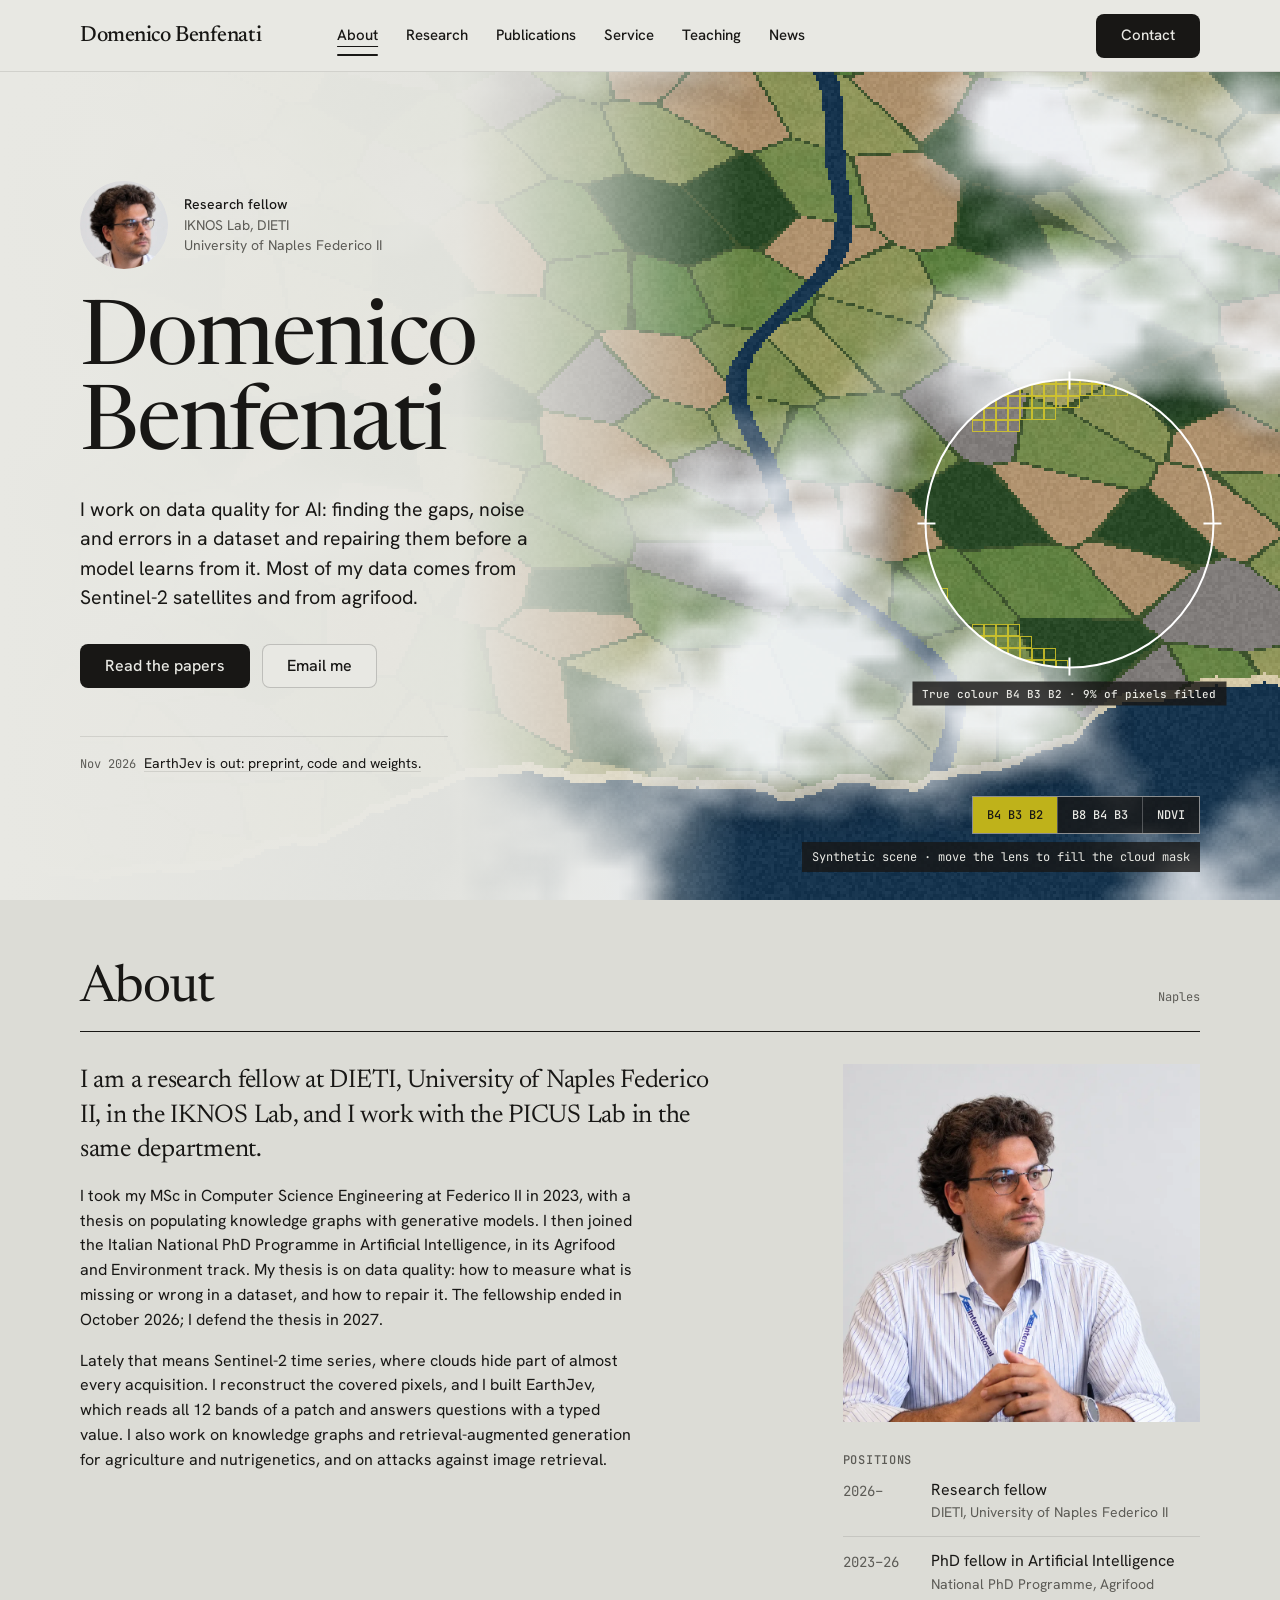
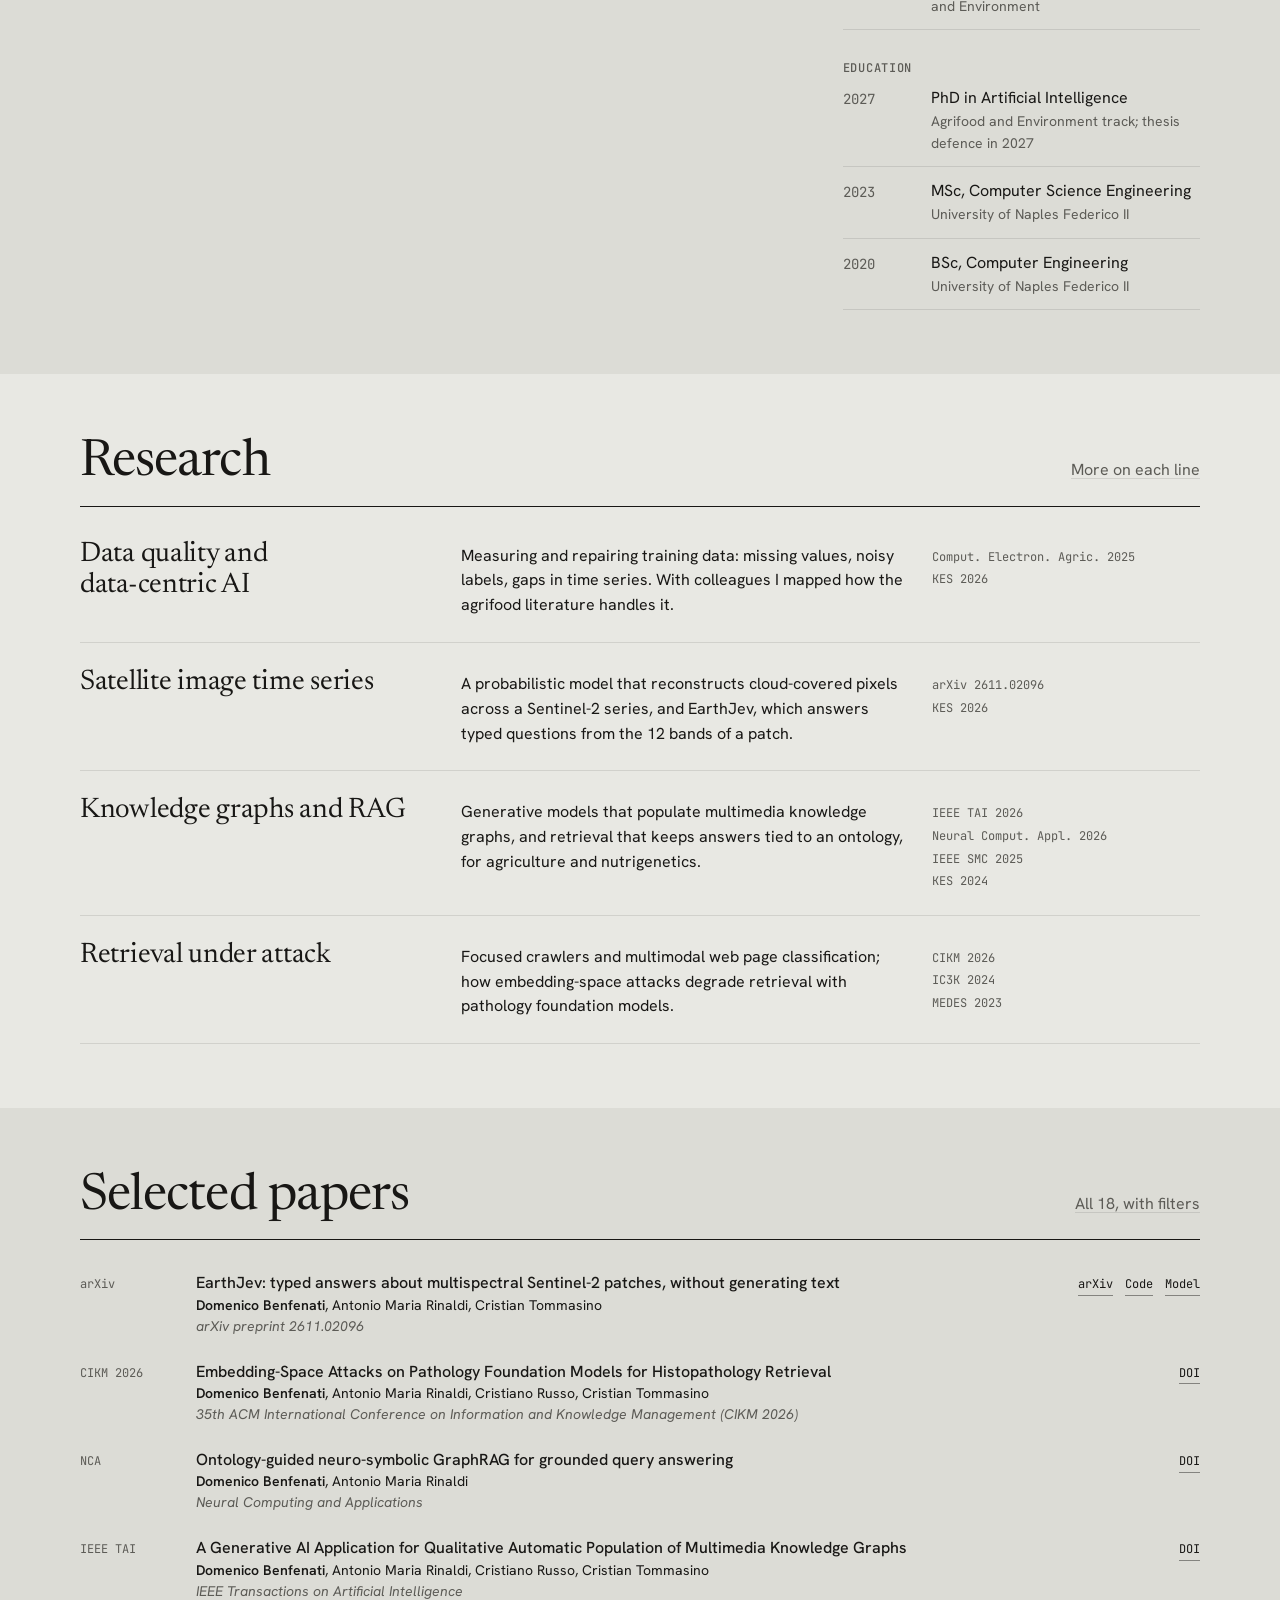
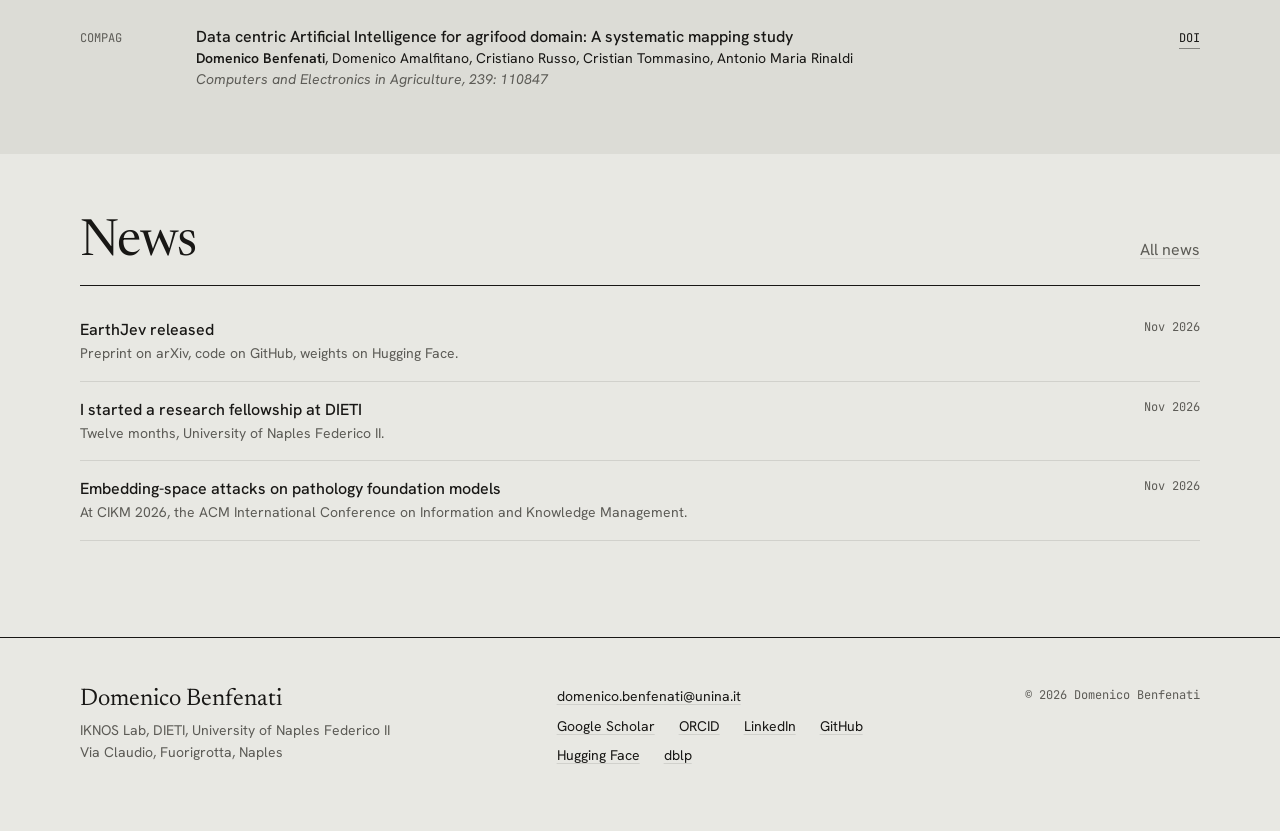
==== commit d8b2f757: "Add files via upload" ====
--- a/index.html
+++ b/index.html
@@ -8,7 +8,8 @@
 <meta property="og:type" content="profile">
 <meta property="og:title" content="Domenico Benfenati, IKNOS Lab, University of Naples Federico II">
 <meta property="og:description" content="Data quality and data-centric AI for satellite imagery and agrifood.">
-<meta name="twitter:card" content="summary">
+<meta property="og:image" content="https://domenicobenfenati.github.io/share.jpg">
+<meta name="twitter:card" content="summary_large_image">
 <link rel="icon" href="favicon.svg" type="image/svg+xml">
 <meta name="theme-color" content="#e8e8e3">
 <meta name="site-kind" content="other">
@@ -54,7 +55,7 @@
   .sat-panel { pointer-events: auto; }
   .hero-sat h1 { font-size: clamp(56px, 7vw, 104px); line-height: 0.95; letter-spacing: var(--display-tracking-xl); }
   .hero-id { display: flex; align-items: center; gap: var(--s-4); margin-bottom: var(--s-6); }
-  .avatar { width: 72px; height: 72px; border-radius: 999px; object-fit: cover; filter: grayscale(.15) contrast(1.02); }
+  .avatar { width: 88px; height: 88px; border-radius: 999px; object-fit: cover; filter: grayscale(.15) contrast(1.02); }
   .hero-id p { font-size: var(--t-small); line-height: 1.45; color: var(--muted); }
   .hero-id b { color: var(--ink); font-weight: 500; }
   .hero__lead { max-width: 40ch; }
@@ -87,6 +88,7 @@
   .cv-title { font: 500 12px/1 var(--font-mono); color: var(--muted); margin: var(--s-6) 0 var(--s-3); text-transform: uppercase; letter-spacing: 0.06em; }
   .cv-title:first-child { margin-top: 0; }
 
+  .about-photo { width: 100%; height: auto; aspect-ratio: 1; object-fit: cover; margin-bottom: var(--s-6); }
   /* research index */
   .index > li { display: grid; grid-template-columns: minmax(0, 4fr) minmax(0, 5fr) minmax(0, 3fr); gap: var(--gutter); padding: var(--s-5) 0; border-bottom: 1px solid var(--line); align-items: baseline; }
   .index > li:first-child { padding-top: 0; }
@@ -220,17 +222,19 @@
       <div class="grid grid--top">
         <div class="span-7 bio">
           <p>I am a research fellow at DIETI, University of Naples Federico II, in the IKNOS Lab, and I work with the PICUS Lab in the same department.</p>
-          <p>I took my MSc in Computer Science Engineering at Federico II in 2023, with a thesis on populating knowledge graphs with generative models. I then joined the Italian National PhD Programme in Artificial Intelligence, in its Agrifood and Environment track. My thesis is on data quality: how to measure what is missing or wrong in a dataset, and how to repair it.</p>
+          <p>I took my MSc in Computer Science Engineering at Federico II in 2023, with a thesis on populating knowledge graphs with generative models. I then joined the Italian National PhD Programme in Artificial Intelligence, in its Agrifood and Environment track. My thesis is on data quality: how to measure what is missing or wrong in a dataset, and how to repair it. The fellowship ended in October 2026; I defend the thesis in 2027.</p>
           <p>Lately that means Sentinel-2 time series, where clouds hide part of almost every acquisition. I reconstruct the covered pixels, and I built EarthJev, which reads all 12 bands of a patch and answers questions with a typed value. I also work on knowledge graphs and retrieval-augmented generation for agriculture and nutrigenetics, and on attacks against image retrieval.</p>
         </div>
         <div class="span-4 start-9">
+          <img class="about-photo" src="assets/img/portrait-large.webp" width="900" height="900" alt="Domenico Benfenati at a conference table" loading="lazy">
           <h3 class="cv-title">Positions</h3>
           <ul class="cv">
             <li><span class="mono">2026–</span><p>Research fellow<span>DIETI, University of Naples Federico II</span></p></li>
-            <li><span class="mono">2023–</span><p>PhD fellow in Artificial Intelligence<span>National PhD Programme, Agrifood and Environment</span></p></li>
+            <li><span class="mono">2023–26</span><p>PhD fellow in Artificial Intelligence<span>National PhD Programme, Agrifood and Environment</span></p></li>
           </ul>
           <h3 class="cv-title">Education</h3>
           <ul class="cv">
+            <li><span class="mono">2027</span><p>PhD in Artificial Intelligence<span>Agrifood and Environment track; thesis defence in 2027</span></p></li>
             <li><span class="mono">2023</span><p>MSc, Computer Science Engineering<span>University of Naples Federico II</span></p></li>
             <li><span class="mono">2020</span><p>BSc, Computer Engineering<span>University of Naples Federico II</span></p></li>
           </ul>
@@ -261,7 +265,7 @@
         <li>
           <h3>Retrieval under attack</h3>
           <p>Focused crawlers and multimodal web page classification; how embedding-space attacks degrade retrieval with pathology foundation models.</p>
-          <p class="refs mono"><span>ACM 2026</span><span>IC3K 2024</span><span>MEDES 2023</span></p>
+          <p class="refs mono"><span>CIKM 2026</span><span>IC3K 2024</span><span>MEDES 2023</span></p>
         </li>
       </ol>
     </div>
@@ -281,11 +285,11 @@
             <p class="pub__links mono"><a href="https://arxiv.org/abs/2611.02096" rel="noopener">arXiv</a><a href="https://github.com/CosmoIknosLab/EarthJev" rel="noopener">Code</a><a href="https://huggingface.co/dBenf/EarthJev" rel="noopener">Model</a></p>
           </li>
           <li class="pub" data-type="conference">
-            <p class="pub__venue mono">ACM</p>
+            <p class="pub__venue mono">CIKM 2026</p>
             <div class="pub__body">
               <h3 class="pub__title">Embedding-Space Attacks on Pathology Foundation Models for Histopathology Retrieval</h3>
               <p class="pub__authors"><b>Domenico Benfenati</b>, Antonio Maria Rinaldi, Cristiano Russo, Cristian Tommasino</p>
-              <p class="pub__where">ACM conference paper</p>
+              <p class="pub__where">35th ACM International Conference on Information and Knowledge Management (CIKM 2026)</p>
             </div>
             <p class="pub__links mono"><a href="https://doi.org/10.1145/3799682.3839897" rel="noopener">DOI</a></p>
           </li>
@@ -326,7 +330,7 @@
       <ul class="rows">
         <li><span class="rows__name">EarthJev released<small>Preprint on arXiv, code on GitHub, weights on Hugging Face.</small></span><span class="rows__value">Nov 2026</span></li>
         <li><span class="rows__name">I started a research fellowship at DIETI<small>Twelve months, University of Naples Federico II.</small></span><span class="rows__value">Nov 2026</span></li>
-        <li><span class="rows__name">Embedding-space attacks on pathology foundation models<small>Published by ACM.</small></span><span class="rows__value">Nov 2026</span></li>
+        <li><span class="rows__name">Embedding-space attacks on pathology foundation models<small>At CIKM 2026, the ACM International Conference on Information and Knowledge Management.</small></span><span class="rows__value">Nov 2026</span></li>
       </ul>
     </div>
   </section>
@@ -342,7 +346,9 @@
       <div class="span-4 start-6 stack-2">
         <p><a class="plain-link" href="mailto:domenico.benfenati@unina.it">domenico.benfenati@unina.it</a></p>
         <p class="elsewhere">
+          <a class="plain-link" href="https://scholar.google.com/citations?user=tjH_pzcAAAAJ" rel="noopener">Google Scholar</a>
           <a class="plain-link" href="https://orcid.org/0009-0008-5825-8043" rel="noopener">ORCID</a>
+          <a class="plain-link" href="https://www.linkedin.com/in/domenico-benfenati/" rel="noopener">LinkedIn</a>
           <a class="plain-link" href="https://github.com/dBenf" rel="noopener">GitHub</a>
           <a class="plain-link" href="https://huggingface.co/dBenf" rel="noopener">Hugging Face</a>
           <a class="plain-link" href="https://dblp.org/pid/367/6149.html" rel="noopener">dblp</a>
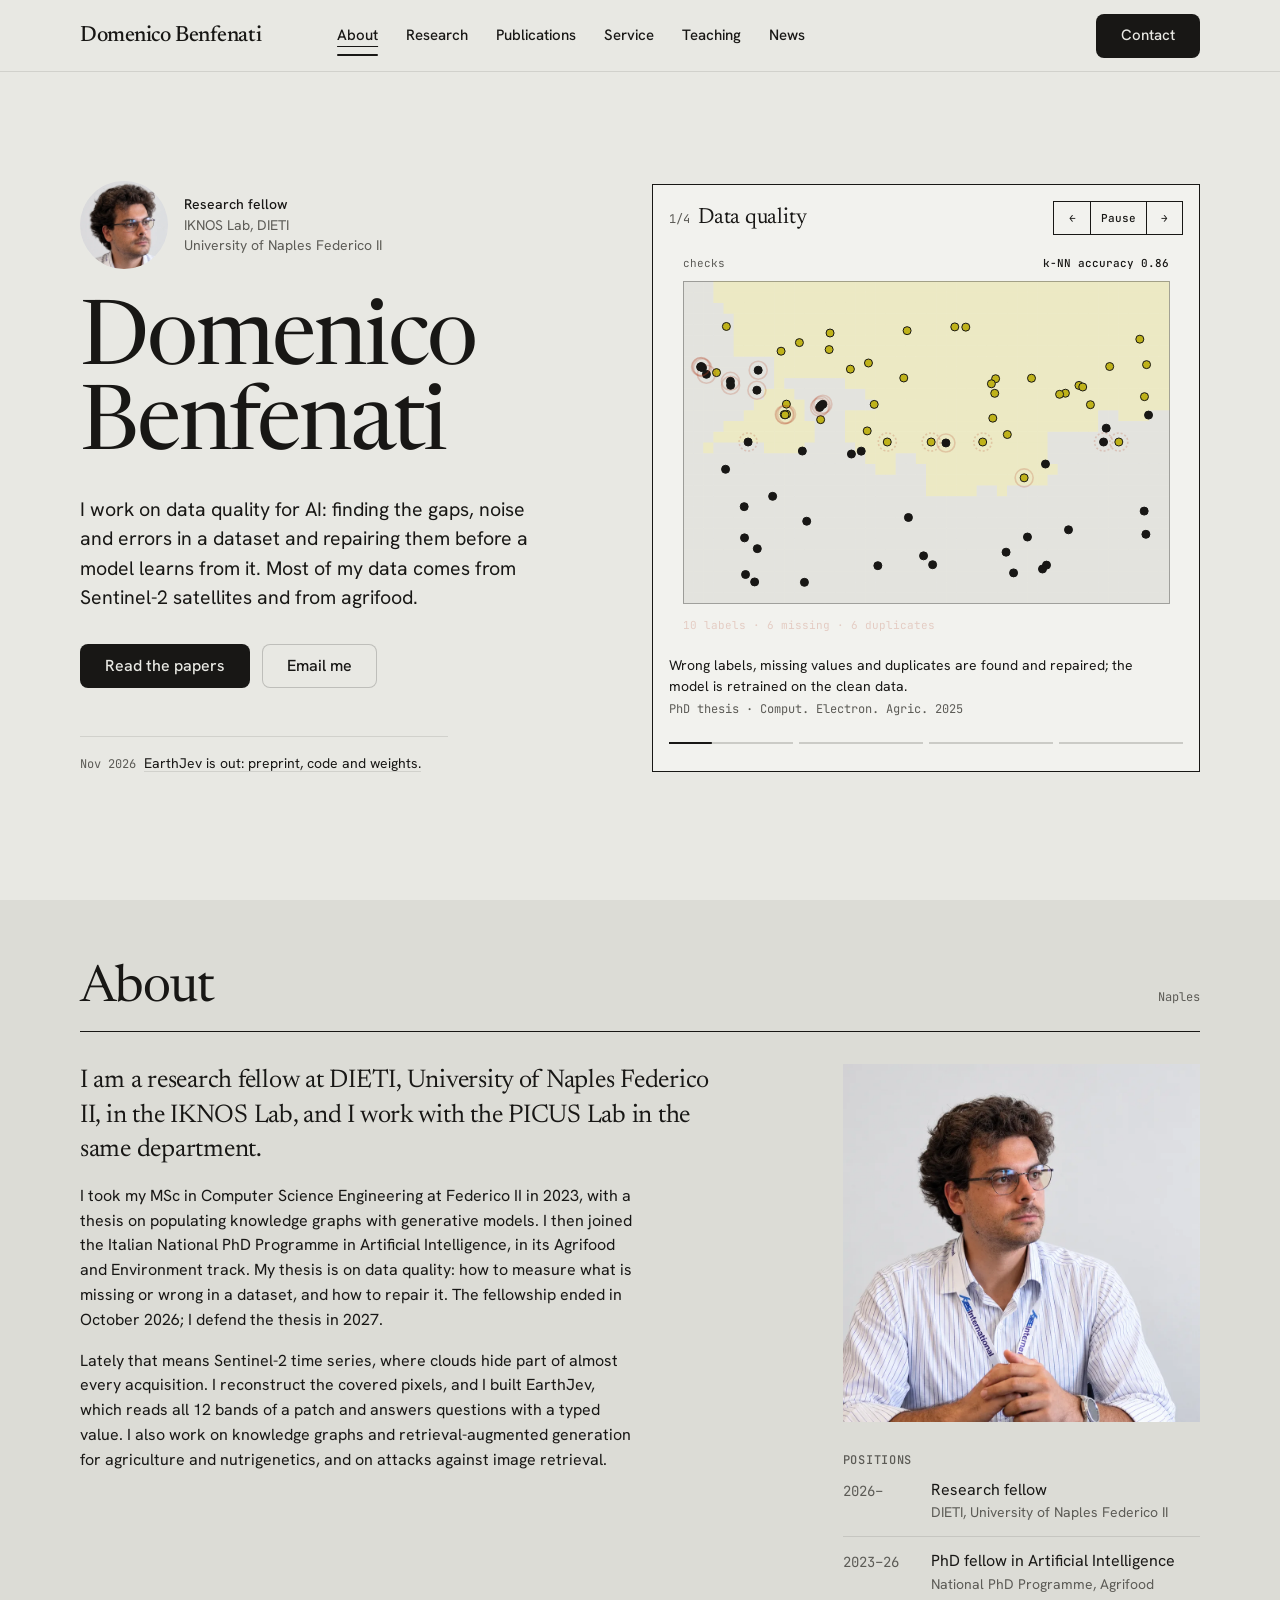
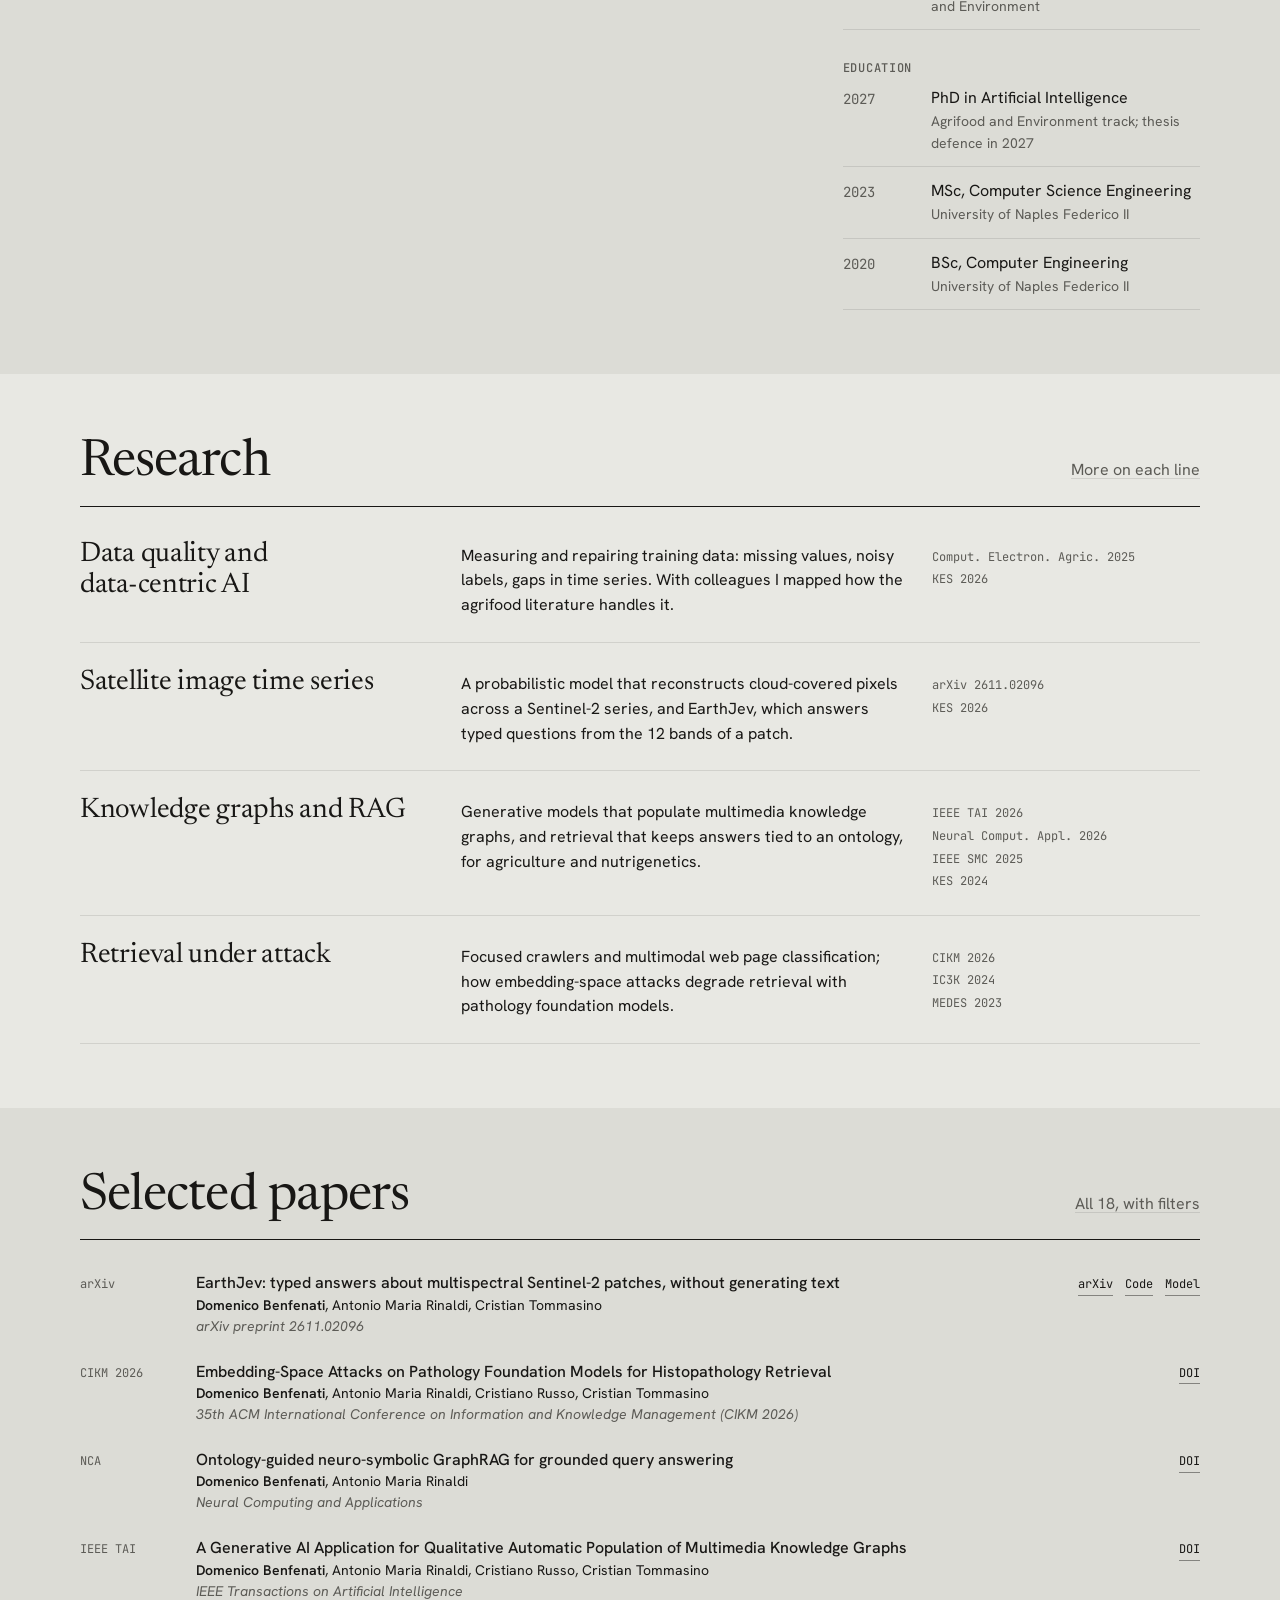
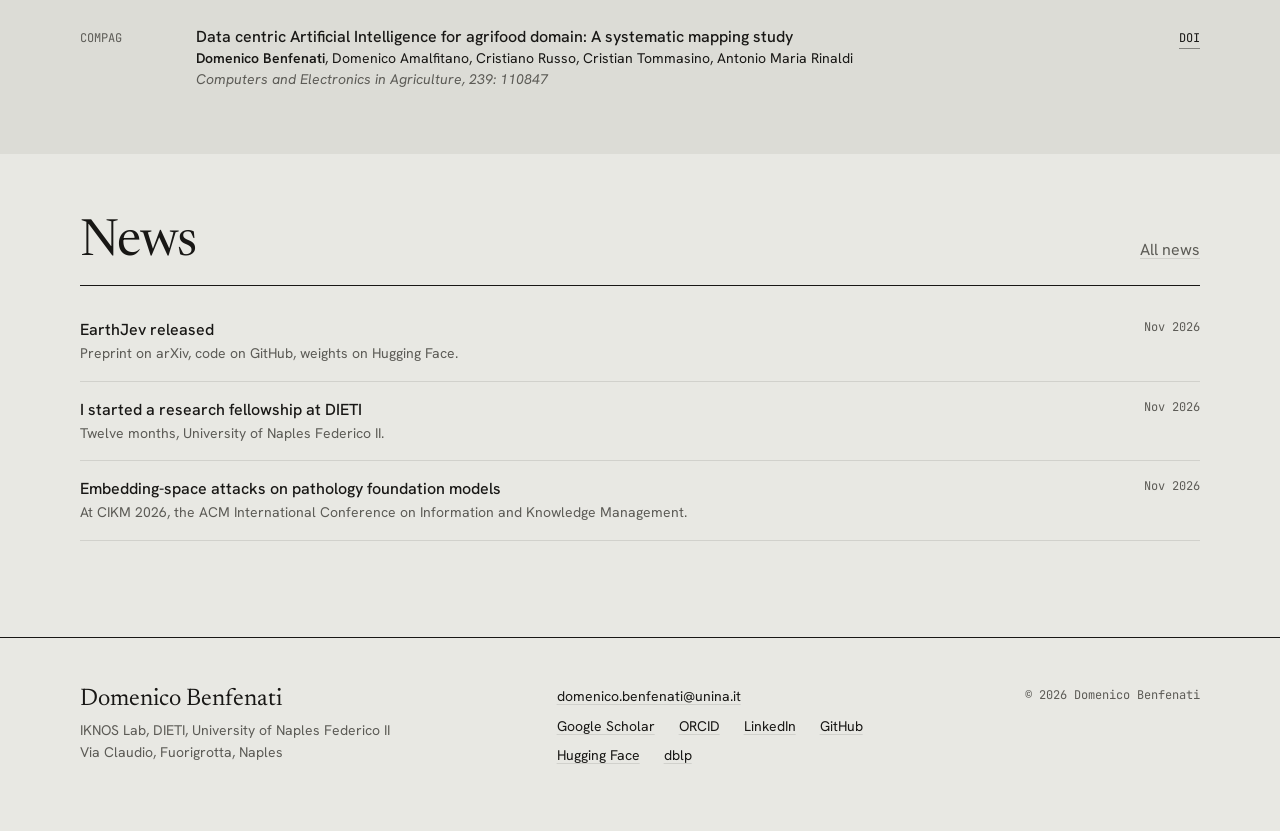
==== commit d54b781e: "Add files via upload" ====
--- a/index.html
+++ b/index.html
@@ -46,35 +46,40 @@
   .plain-link { color: var(--ink); text-decoration: underline; text-decoration-color: var(--line); text-underline-offset: 3px; transition: text-decoration-color var(--dur) var(--ease); }
   .plain-link:hover { text-decoration-color: currentColor; }
 
-  /* hero: a synthetic Sentinel-2 scene under clouds and a reconstruction lens (assets/js/sat-hero.js) */
-  .hero-sat { overflow: hidden; background: #2a3a2c; touch-action: pan-y; }
-  .hero-sat > canvas.sat { position: absolute; inset: 0; width: 100%; height: 100%; display: block; cursor: crosshair; }
-  .sat-veil { position: absolute; inset: 0; pointer-events: none;
-    background: linear-gradient(90deg, var(--p-bg) 0%, rgba(232,232,227,.96) 36%, rgba(232,232,227,.6) 47%, rgba(232,232,227,0) 58%); }
-  .hero-sat > .wrap { position: relative; z-index: 1; pointer-events: none; }
-  .sat-panel { pointer-events: auto; }
-  .hero-sat h1 { font-size: clamp(56px, 7vw, 104px); line-height: 0.95; letter-spacing: var(--display-tracking-xl); }
+  /* hero: text on the left, a panel of four research lines in rotation on the right (assets/js/rot-hero.js) */
+  .hero-ts .hero__grid { align-items: center; }
   .hero-id { display: flex; align-items: center; gap: var(--s-4); margin-bottom: var(--s-6); }
   .avatar { width: 88px; height: 88px; border-radius: 999px; object-fit: cover; filter: grayscale(.15) contrast(1.02); }
   .hero-id p { font-size: var(--t-small); line-height: 1.45; color: var(--muted); }
   .hero-id b { color: var(--ink); font-weight: 500; }
+  .hero-ts h1 { font-size: clamp(56px, 7vw, 104px); line-height: 0.95; letter-spacing: var(--display-tracking-xl); }
   .hero__lead { max-width: 40ch; }
   .hero-latest { margin-top: var(--s-7); padding-top: var(--s-4); border-top: 1px solid var(--line); font-size: var(--t-small); max-width: 46ch; }
   .hero-latest .mono { color: var(--muted); margin-right: var(--s-2); }
-  .sat-ui { position: absolute; z-index: 2; right: max(var(--gut), (100% - var(--container)) / 2); bottom: 28px; display: grid; justify-items: end; gap: var(--s-2); }
-  .sat-modes { display: inline-flex; border: 1px solid rgba(255,255,255,.5); background: rgba(24,23,21,.78); }
-  .sat-modes button { height: 36px; padding: 0 14px; border: 0; background: transparent; color: #e8e8e3; font: 500 12px/1 var(--font-mono); cursor: pointer; transition: background var(--dur) var(--ease); }
-  .sat-modes button + button { border-left: 1px solid rgba(255,255,255,.25); }
-  .sat-modes button:hover { background: rgba(255,255,255,.12); }
-  .sat-modes button[aria-pressed="true"] { background: var(--p-accent); color: var(--p-ink); }
-  .sat-hint { font: 400 12px/1.5 var(--font-mono); color: #e8e8e3; background: rgba(24,23,21,.78); padding: 6px 10px; white-space: nowrap; }
-  @media (min-width: 1024px) and (max-height: 860px) { .hero-latest { display: none; } }
+  .rot { margin: 0; display: grid; gap: var(--s-3); padding: var(--s-4); background: #f2f2ee; border: 1px solid var(--ink); }
+  .rot-head { display: flex; align-items: center; justify-content: space-between; gap: var(--s-3); }
+  .rot-head h2 { font: 400 22px/1.1 var(--font-display); letter-spacing: -0.01em; }
+  .rot-head .rot-count { color: var(--muted); margin-right: var(--s-2); }
+  .rot-nav { display: inline-flex; border: 1px solid var(--ink); }
+  .rot-nav button { height: 32px; min-width: 36px; padding: 0 10px; border: 0; background: transparent; font: 500 11px/1 var(--font-mono); color: var(--ink); cursor: pointer; transition: background var(--dur) var(--ease); }
+  .rot-nav button + button { border-left: 1px solid var(--ink); }
+  .rot-nav button:hover { background: var(--p-surface); }
+  .rot-canvas { width: 100%; height: clamp(300px, 44vh, 400px); display: block; }
+  .rot-text { display: grid; gap: 4px; min-height: 3.6em; }
+  .rot-caption { font-size: var(--t-small); line-height: 1.45; max-width: 60ch; }
+  .rot-ref { color: var(--muted); }
+  .rot-dots { display: grid; grid-template-columns: repeat(4, 1fr); gap: 6px; }
+  .rot-dot { height: 24px; padding: 0; border: 0; background: transparent; cursor: pointer; position: relative; }
+  .rot-dot::before, .rot-dot::after { content: ""; position: absolute; left: 0; right: 0; top: 11px; height: 2px; }
+  .rot-dot::before { background: rgba(24,23,21,.18); }
+  .rot-dot::after { background: var(--ink); transform-origin: left; transform: scaleX(var(--fill, 0)); }
+  .rot-live { position: absolute; width: 1px; height: 1px; overflow: hidden; clip: rect(0 0 0 0); }
+  @media (min-width: 1024px) and (max-height: 860px) { .hero-latest { display: none; } .hero-id { margin-bottom: var(--s-4); } .rot-canvas { height: 280px; } }
   @media (max-width: 1023px) {
-    main > .hero-sat { height: auto; min-height: 0; padding-bottom: 320px; }
-    .sat-veil { background: linear-gradient(180deg, var(--p-bg) 0%, var(--p-bg) calc(100% - 330px), rgba(232,232,227,0) calc(100% - 290px)); }
-    .sat-ui { left: var(--gut); right: var(--gut); justify-items: start; bottom: 18px; }
-    .sat-hint { display: none; }
-    .sat-modes button { height: 44px; padding: 0 12px; }
+    main > .hero-ts { height: auto; min-height: 0; padding-bottom: var(--s-8); }
+    .hero-ts .rot { margin-top: var(--s-7); }
+    .rot-nav button { height: 44px; min-width: 44px; }
+    .rot-canvas { height: 340px; }
   }
 
   /* about */
@@ -191,13 +196,11 @@
 </header>
 
 <main id="top">
-  <section class="hero hero-sat" data-sat data-enter aria-labelledby="hero-h">
-    <canvas class="sat" aria-hidden="true"></canvas>
-    <div class="sat-veil" aria-hidden="true"></div>
+  <section class="hero hero-ts" data-enter aria-labelledby="hero-h">
     <div class="wrap"><div class="hero-text grid hero__grid">
-      <div class="hero__text sat-panel span-5">
+      <div class="hero__text span-5">
         <div class="hero-id">
-          <img class="avatar" src="assets/img/portrait.webp" width="200" height="200" alt="Domenico Benfenati" fetchpriority="high">
+          <img class="avatar" src="assets/img/portrait.webp" width="400" height="400" alt="Domenico Benfenati" fetchpriority="high">
           <p><b>Research fellow</b><br>IKNOS Lab, DIETI<br>University of Naples Federico II</p>
         </div>
         <h1 id="hero-h">Domenico Benfenati</h1>
@@ -205,15 +208,29 @@
         <div class="btn-row"><a class="btn btn--primary" href="publications.html">Read the papers</a><a class="btn btn--secondary" href="contact.html">Email me</a></div>
         <p class="hero-latest"><span class="mono">Nov 2026</span><a class="plain-link" href="research.html#earthjev">EarthJev is out: preprint, code and weights.</a></p>
       </div>
+      <figure class="rot span-6 start-7" data-rot role="region" aria-roledescription="carousel" aria-label="Research lines">
+        <div class="rot-head">
+          <h2><span class="mono rot-count">1/4</span><span class="rot-title">Data quality</span></h2>
+          <div class="rot-nav">
+            <button type="button" data-rot-prev aria-label="Previous research line">←</button>
+            <button type="button" data-rot-pause aria-pressed="false">Pause</button>
+            <button type="button" data-rot-next aria-label="Next research line">→</button>
+          </div>
+        </div>
+        <canvas class="rot-canvas" role="img" aria-label="Animation of the current research line, drawn from synthetic data"></canvas>
+        <div class="rot-text">
+          <p class="rot-caption">Wrong labels, missing values and duplicates are found and repaired; the model is retrained on the clean data.</p>
+          <p class="mono rot-ref">PhD thesis · Comput. Electron. Agric. 2025</p>
+        </div>
+        <div class="rot-dots">
+          <button class="rot-dot" type="button" aria-label="Data quality"></button>
+          <button class="rot-dot" type="button" aria-label="Satellite imagery"></button>
+          <button class="rot-dot" type="button" aria-label="Knowledge graphs and RAG"></button>
+          <button class="rot-dot" type="button" aria-label="Retrieval under attack"></button>
+        </div>
+        <p class="rot-live" aria-live="polite"></p>
+      </figure>
     </div></div>
-    <div class="sat-ui">
-      <div class="sat-modes" role="group" aria-label="Band composite inside the lens">
-        <button type="button" data-composite="tci" aria-pressed="true">B4 B3 B2</button>
-        <button type="button" data-composite="fcc" aria-pressed="false">B8 B4 B3</button>
-        <button type="button" data-composite="ndvi" aria-pressed="false">NDVI</button>
-      </div>
-      <p class="sat-hint">Synthetic scene · move the lens to fill the cloud mask</p>
-    </div>
   </section>
 
   <section class="section ground-surface section--page" id="about" aria-labelledby="about-h">
@@ -369,6 +386,6 @@
 <script type="module" src="assets/system.js"></script>
 <script type="module" src="assets/motion/motion.js"></script>
 <script type="module" src="assets/layout/layout.js"></script>
-<script type="module" src="assets/js/sat-hero.js"></script>
+<script type="module" src="assets/js/rot-hero.js"></script>
 </body>
 </html>
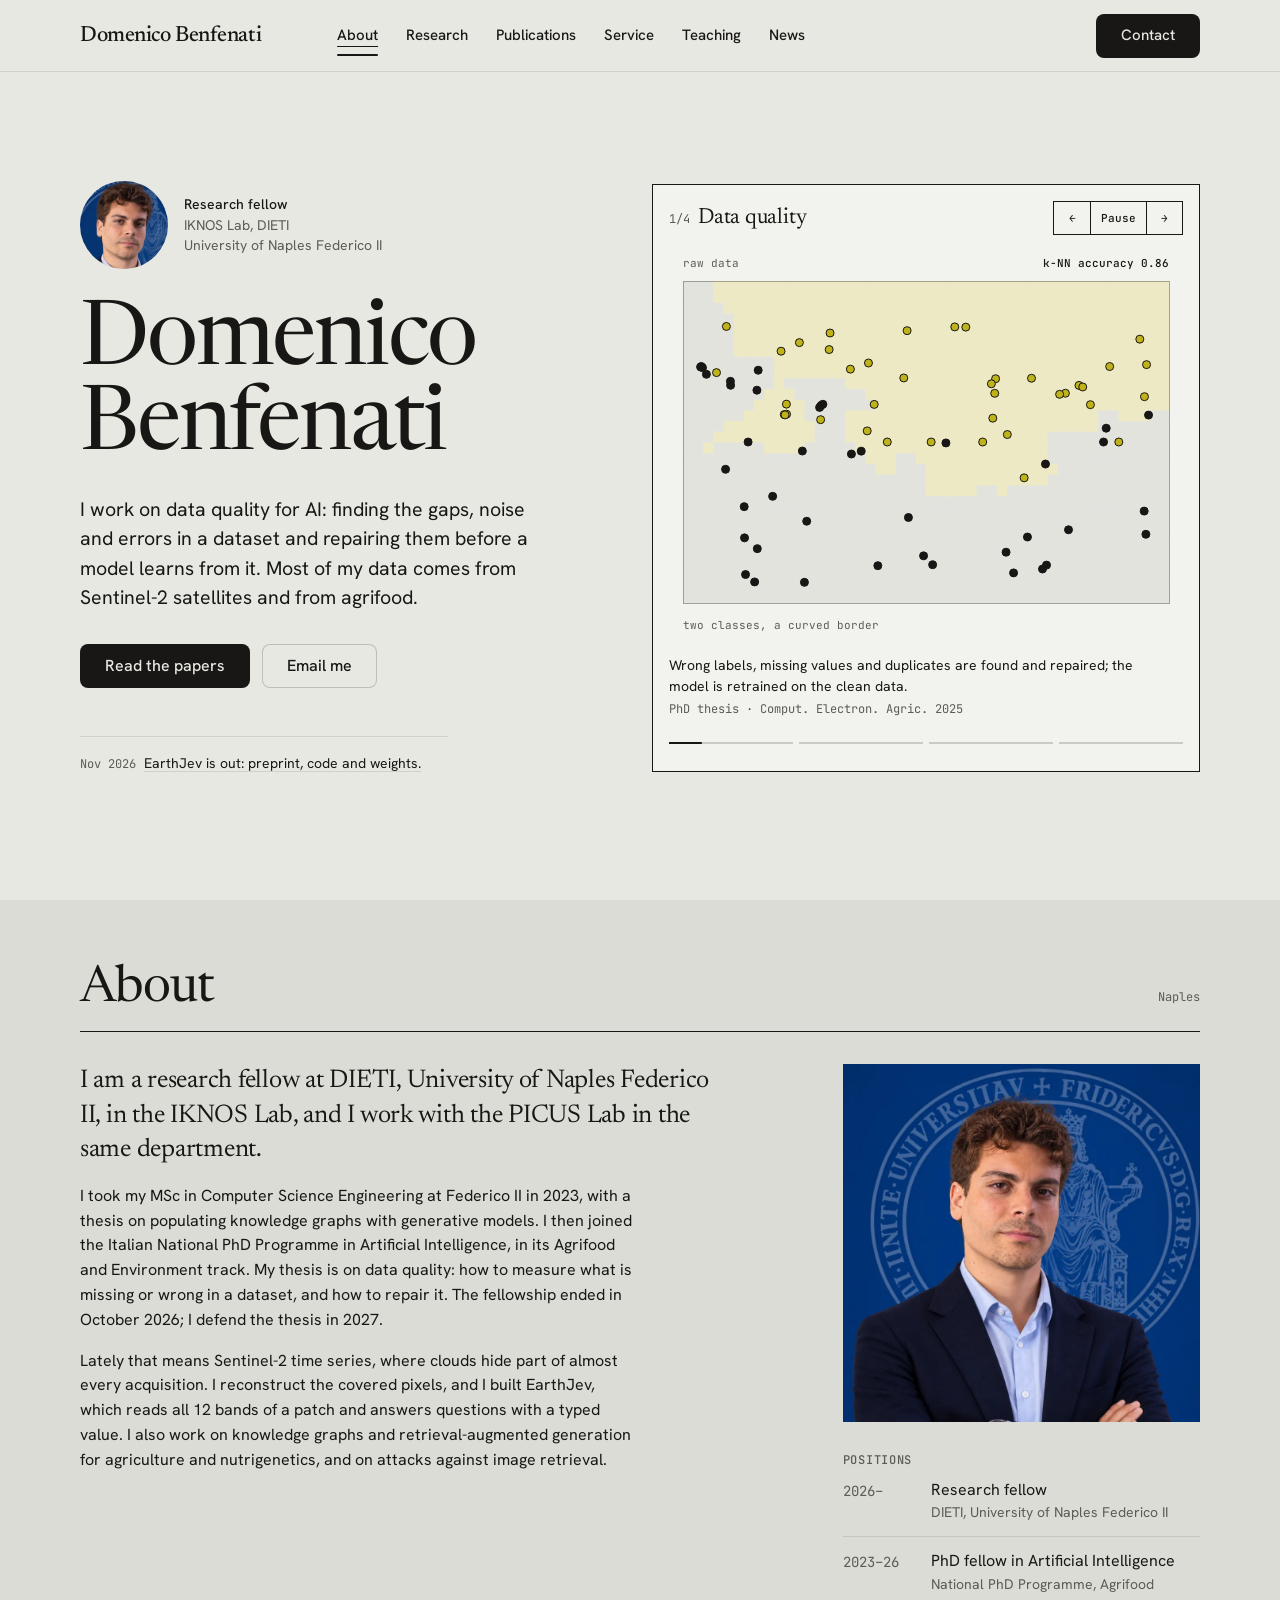
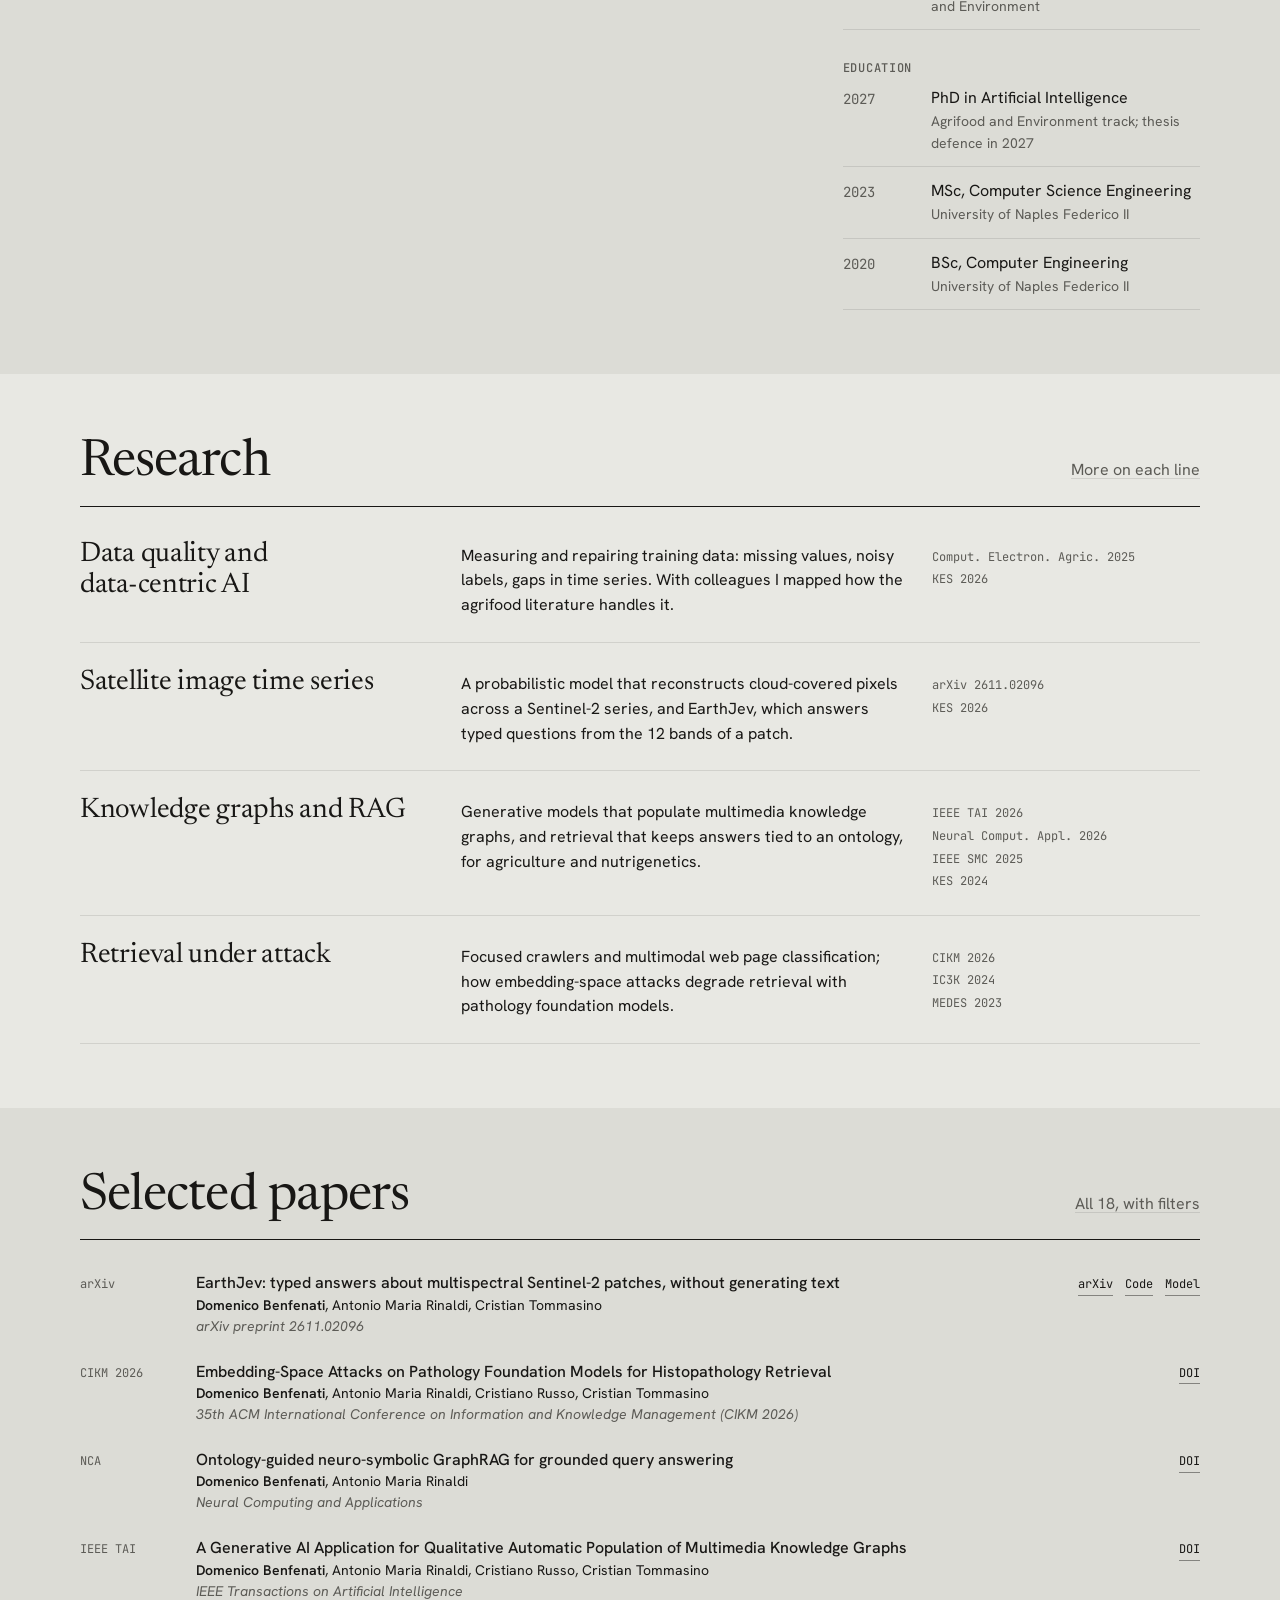
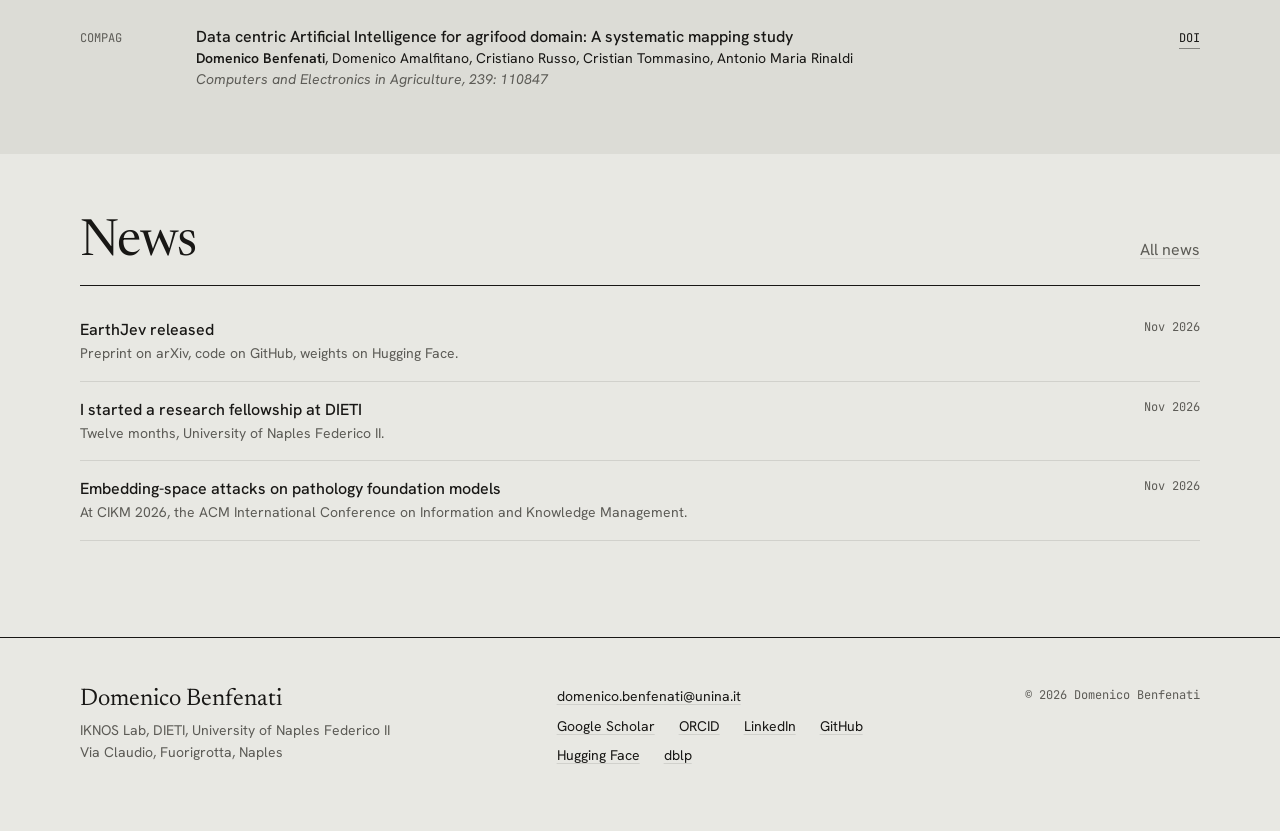
==== commit f97d48e7: "Add files via upload" ====
--- a/index.html
+++ b/index.html
@@ -243,7 +243,7 @@
           <p>Lately that means Sentinel-2 time series, where clouds hide part of almost every acquisition. I reconstruct the covered pixels, and I built EarthJev, which reads all 12 bands of a patch and answers questions with a typed value. I also work on knowledge graphs and retrieval-augmented generation for agriculture and nutrigenetics, and on attacks against image retrieval.</p>
         </div>
         <div class="span-4 start-9">
-          <img class="about-photo" src="assets/img/portrait-large.webp" width="900" height="900" alt="Domenico Benfenati at a conference table" loading="lazy">
+          <img class="about-photo" src="assets/img/portrait-large.webp" width="900" height="900" alt="Domenico Benfenati in front of the University of Naples Federico II seal" loading="lazy">
           <h3 class="cv-title">Positions</h3>
           <ul class="cv">
             <li><span class="mono">2026–</span><p>Research fellow<span>DIETI, University of Naples Federico II</span></p></li>
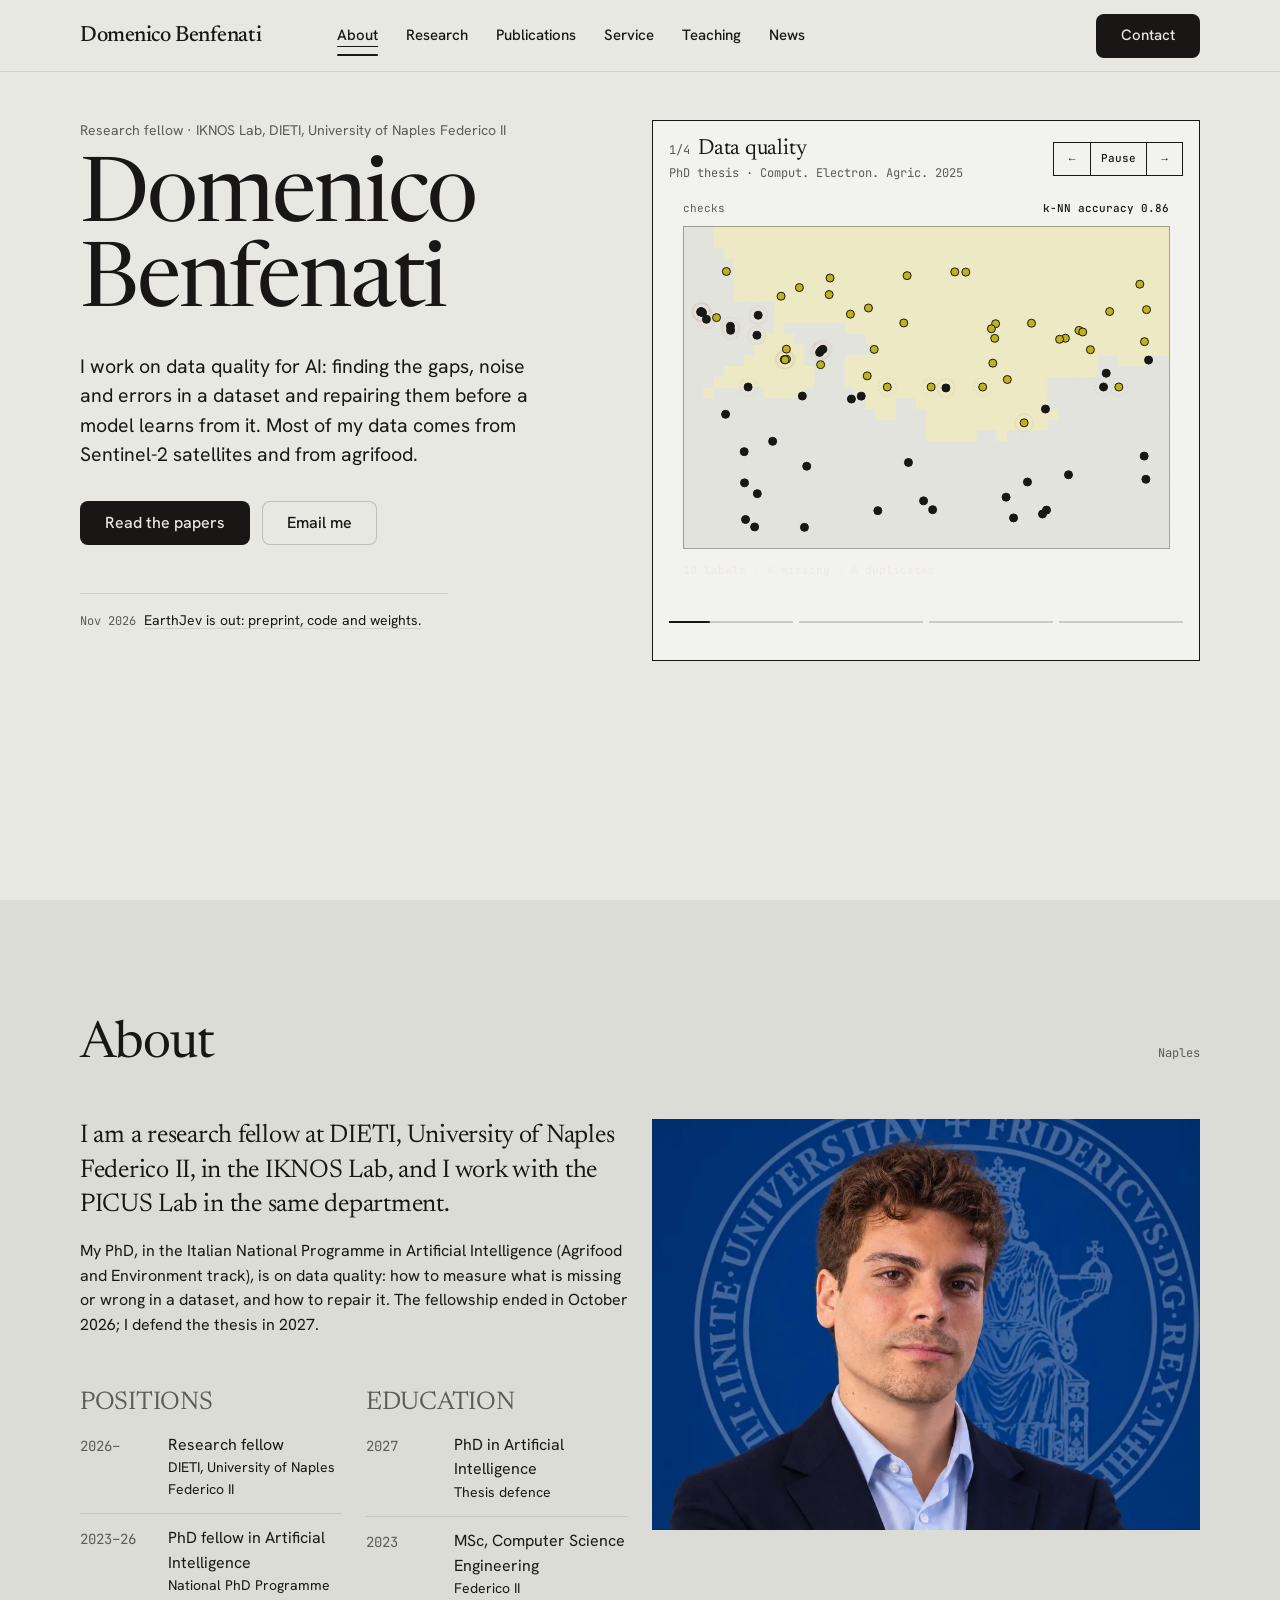
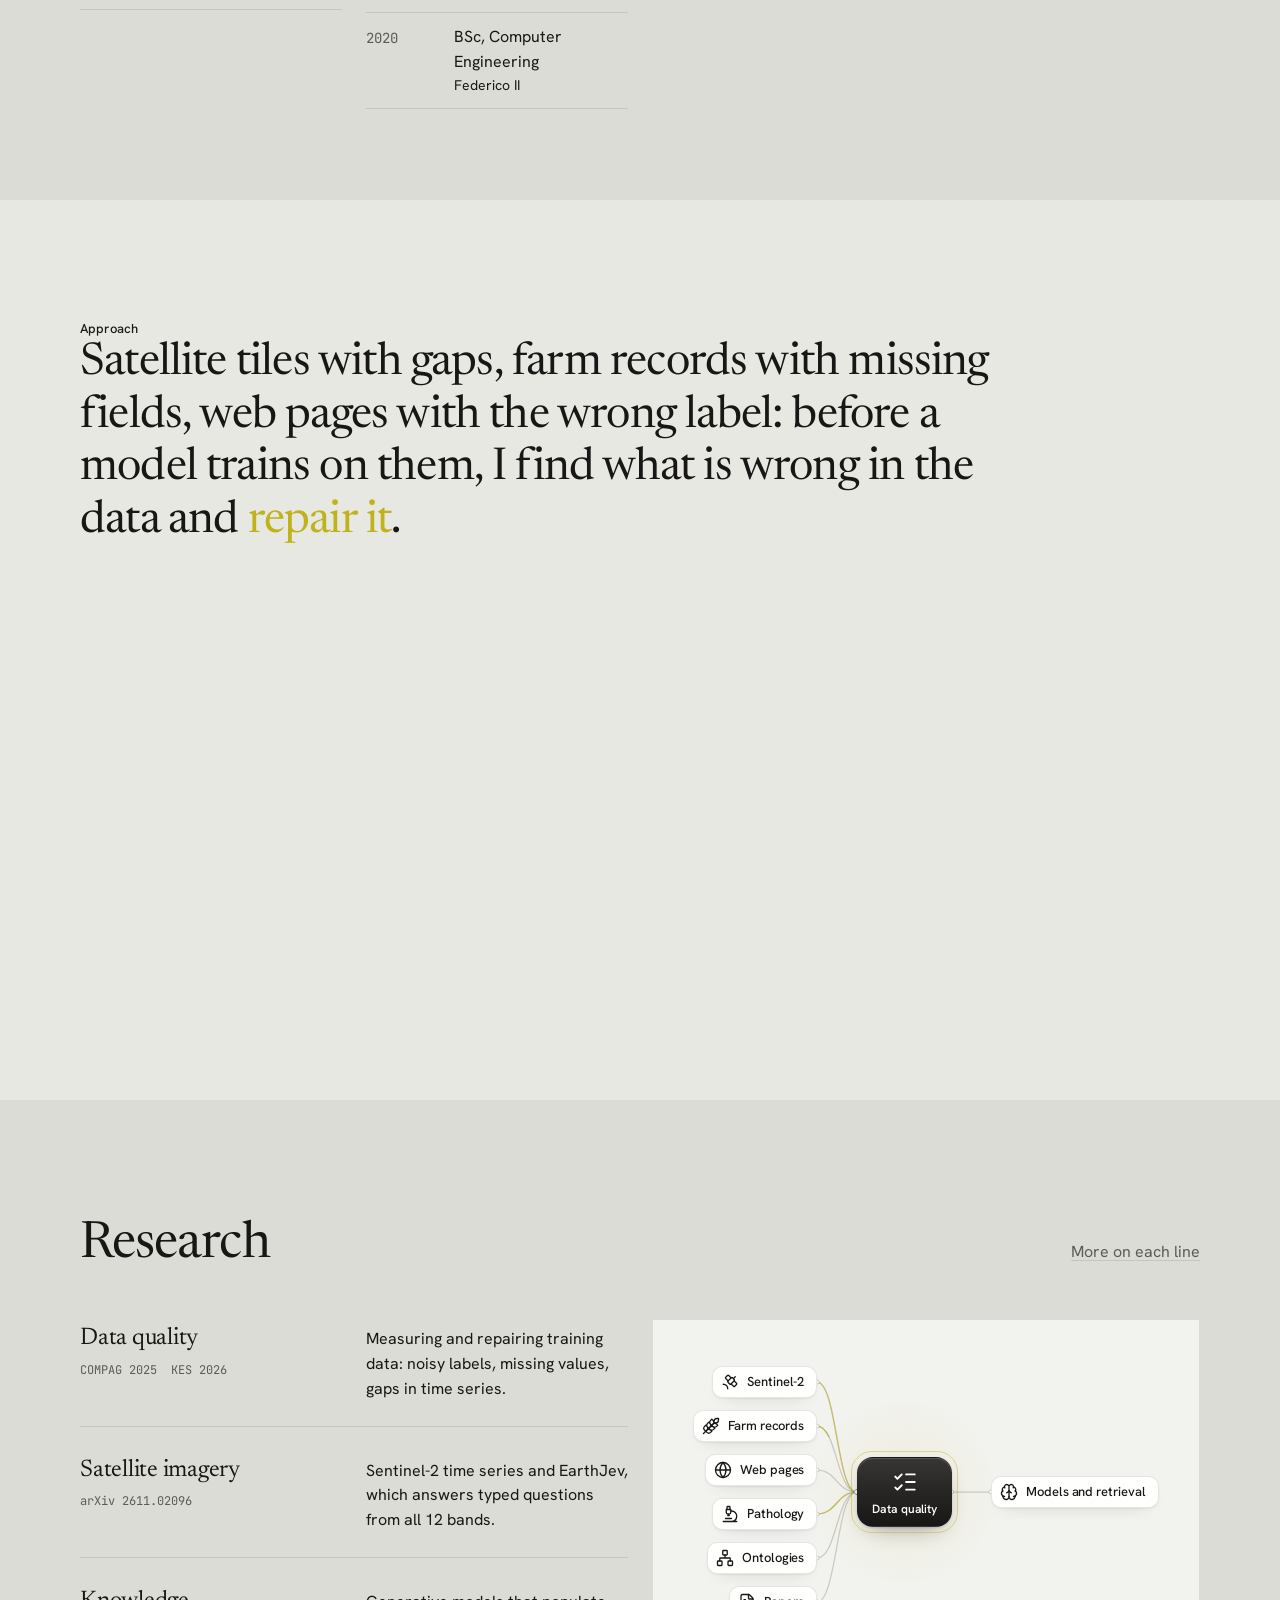
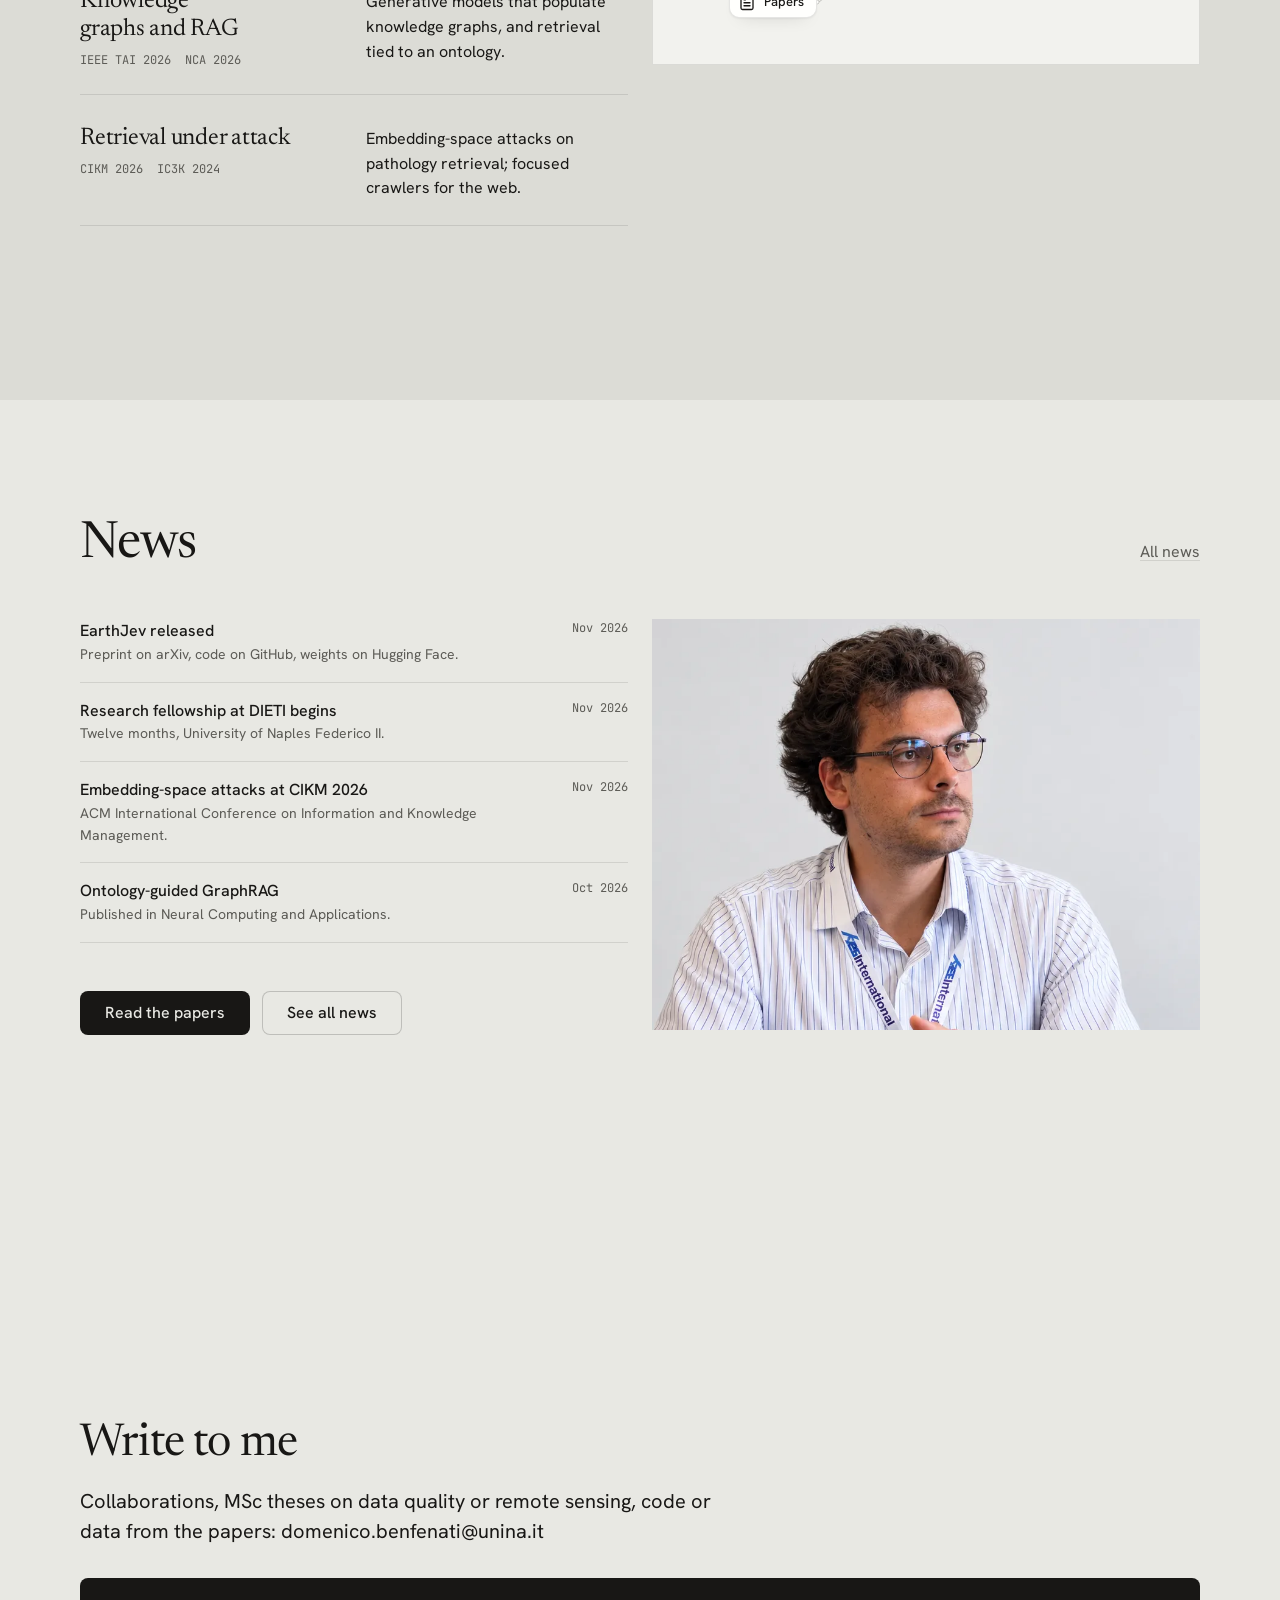
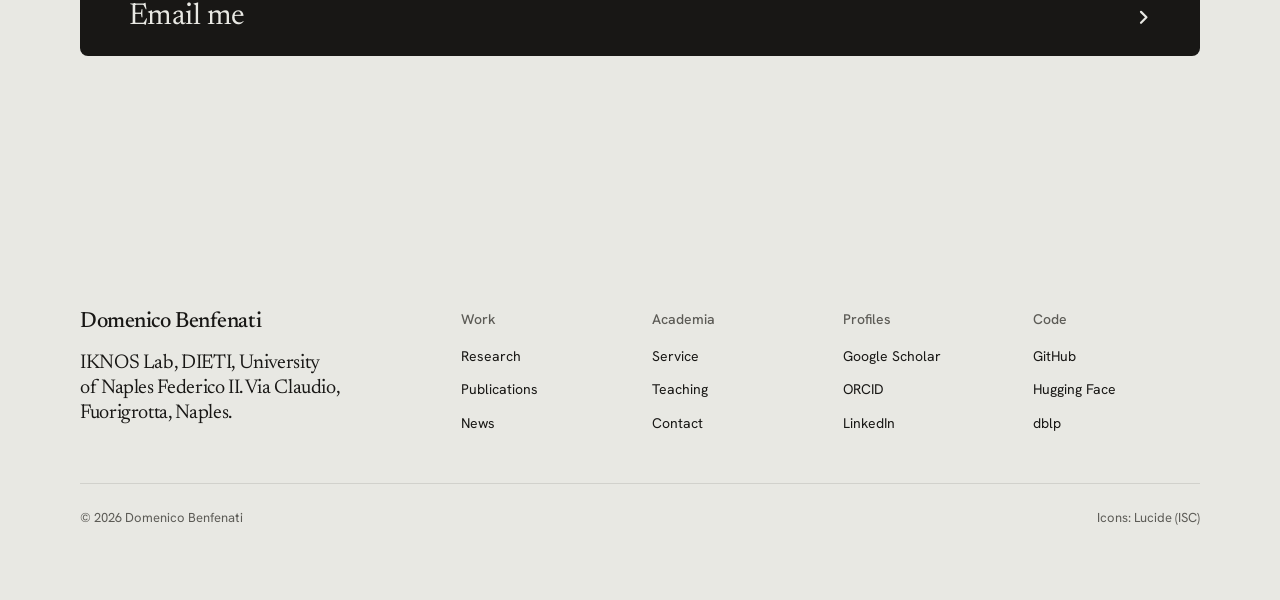
==== commit 2680299f: "Add files via upload" ====
--- a/index.html
+++ b/index.html
@@ -14,13 +14,14 @@
 <meta name="theme-color" content="#e8e8e3">
 <meta name="site-kind" content="other">
 <meta name="page-type" content="service">
-<link rel="preconnect" href="https://fonts.googleapis.com">
-<link rel="preconnect" href="https://fonts.gstatic.com" crossorigin>
-<link href="https://fonts.googleapis.com/css2?family=Newsreader:opsz,wght@6..72,400..700&family=Hanken+Grotesk:wght@400..600&family=JetBrains+Mono:wght@400;500&display=swap" rel="stylesheet">
+<link rel="preload" href="assets/fonts/newsreader-latin-opsz-normal.woff2" as="font" type="font/woff2" crossorigin>
+<link rel="preload" href="assets/fonts/hanken-grotesk-latin-wght-normal.woff2" as="font" type="font/woff2" crossorigin>
+<link rel="stylesheet" href="assets/fonts/fonts.css">
 <link rel="stylesheet" href="assets/system.css">
 <link rel="stylesheet" href="assets/ui/cards.css">
 <link rel="stylesheet" href="assets/motion/motion.css">
 <link rel="stylesheet" href="assets/layout/layout.css">
+<link rel="stylesheet" href="assets/diagrams/diagram.css">
 <style>
 :root {
   --p-bg: #e8e8e3; --p-surface: #dcdcd6; --p-ink: #181715; --p-muted: #5c5b56;
@@ -37,17 +38,19 @@
 }
 </style>
 <script>document.documentElement.classList.add('m-enter');setTimeout(()=>document.documentElement.classList.add('m-enter-done'),700)</script>
+<script>document.documentElement.classList.add('mo-js');setTimeout(()=>document.documentElement.classList.add('mo-safe'),2500)</script>
 <style>
   .mono { font-family: var(--font-mono); font-size: 12px; letter-spacing: 0; font-variant-numeric: tabular-nums; }
   h2 { font-family: var(--font-display); }
-  .rule-head { display: flex; align-items: baseline; justify-content: space-between; gap: var(--s-5); padding-bottom: var(--s-4); margin-bottom: var(--s-6); border-bottom: 1px solid var(--ink); }
+  .rule-head { display: flex; align-items: baseline; justify-content: space-between; gap: var(--s-5); margin-bottom: var(--s-7); }
   .rule-head h2 { font-size: clamp(36px, 4vw, 56px); line-height: 1; }
   .rule-head .mono, .rule-head a { color: var(--muted); }
   .plain-link { color: var(--ink); text-decoration: underline; text-decoration-color: var(--line); text-underline-offset: 3px; transition: text-decoration-color var(--dur) var(--ease); }
   .plain-link:hover { text-decoration-color: currentColor; }
 
   /* hero: text on the left, a panel of four research lines in rotation on the right (assets/js/rot-hero.js) */
-  .hero-ts .hero__grid { align-items: center; }
+  .hero-ts .hero__grid { align-items: start; }
+  .hero-ts .hero__kicker { display: block; }
   .hero-id { display: flex; align-items: center; gap: var(--s-4); margin-bottom: var(--s-6); }
   .avatar { width: 88px; height: 88px; border-radius: 999px; object-fit: cover; filter: grayscale(.15) contrast(1.02); }
   .hero-id p { font-size: var(--t-small); line-height: 1.45; color: var(--muted); }
@@ -58,19 +61,18 @@
   .hero-latest .mono { color: var(--muted); margin-right: var(--s-2); }
   .rot { margin: 0; display: grid; gap: var(--s-3); padding: var(--s-4); background: #f2f2ee; border: 1px solid var(--ink); }
   .rot-head { display: flex; align-items: center; justify-content: space-between; gap: var(--s-3); }
-  .rot-head h2 { font: 400 22px/1.1 var(--font-display); letter-spacing: -0.01em; }
+  .rot-name { font: 400 22px/1.1 var(--font-display); letter-spacing: -0.01em; }
+  .rot-head .rot-ref { display: block; margin-top: 6px; }
   .rot-head .rot-count { color: var(--muted); margin-right: var(--s-2); }
   .rot-nav { display: inline-flex; border: 1px solid var(--ink); }
   .rot-nav button { height: 32px; min-width: 36px; padding: 0 10px; border: 0; background: transparent; font: 500 11px/1 var(--font-mono); color: var(--ink); cursor: pointer; transition: background var(--dur) var(--ease); }
   .rot-nav button + button { border-left: 1px solid var(--ink); }
   .rot-nav button:hover { background: var(--p-surface); }
   .rot-canvas { width: 100%; height: clamp(300px, 44vh, 400px); display: block; }
-  .rot-text { display: grid; gap: 4px; min-height: 3.6em; }
-  .rot-caption { font-size: var(--t-small); line-height: 1.45; max-width: 60ch; }
   .rot-ref { color: var(--muted); }
   .rot-dots { display: grid; grid-template-columns: repeat(4, 1fr); gap: 6px; }
-  .rot-dot { height: 24px; padding: 0; border: 0; background: transparent; cursor: pointer; position: relative; }
-  .rot-dot::before, .rot-dot::after { content: ""; position: absolute; left: 0; right: 0; top: 11px; height: 2px; }
+  .rot-dot { height: 44px; padding: 0; border: 0; background: transparent; cursor: pointer; position: relative; }
+  .rot-dot::before, .rot-dot::after { content: ""; position: absolute; left: 0; right: 0; top: 21px; height: 2px; }
   .rot-dot::before { background: rgba(24,23,21,.18); }
   .rot-dot::after { background: var(--ink); transform-origin: left; transform: scaleX(var(--fill, 0)); }
   .rot-live { position: absolute; width: 1px; height: 1px; overflow: hidden; clip: rect(0 0 0 0); }
@@ -89,17 +91,28 @@
   .cv { display: grid; gap: var(--s-3); }
   .cv li { display: grid; grid-template-columns: 76px 1fr; gap: var(--s-3); padding-bottom: var(--s-3); border-bottom: 1px solid var(--line); }
   .cv .mono { color: var(--muted); padding-top: 3px; }
-  .cv span { display: block; color: var(--muted); font-size: var(--t-small); }
+  .cv span { display: block; color: var(--ink); font-size: var(--t-small); }
   .cv-title { font: 500 12px/1 var(--font-mono); color: var(--muted); margin: var(--s-6) 0 var(--s-3); text-transform: uppercase; letter-spacing: 0.06em; }
   .cv-title:first-child { margin-top: 0; }
 
+  .home-split { align-items: start; }
+  .home-photo { width: 100%; height: auto; aspect-ratio: 4 / 3; object-fit: cover; object-position: 50% 22%; display: block; }
+  .index--stack > li { display: block; }
+  .index--stack .ix-text { margin-top: var(--s-2); max-width: 56ch; }
+  .index--stack .refs { margin-top: 4px; }
+  .home-cv { margin-top: var(--s-7); }
+  .home-cv .cv-title { margin-top: 0; }
+  .dg-card { padding: var(--s-4); background: #f2f2ee; border: 1px solid var(--line); }
+  .news-actions { margin-top: var(--s-7); }
   .about-photo { width: 100%; height: auto; aspect-ratio: 1; object-fit: cover; margin-bottom: var(--s-6); }
   /* research index */
-  .index > li { display: grid; grid-template-columns: minmax(0, 4fr) minmax(0, 5fr) minmax(0, 3fr); gap: var(--gutter); padding: var(--s-5) 0; border-bottom: 1px solid var(--line); align-items: baseline; }
+  .index > li { display: grid; grid-template-columns: repeat(12, minmax(0, 1fr)); column-gap: var(--gutter); row-gap: var(--s-2); padding: var(--s-5) 0; border-bottom: 1px solid var(--line); align-items: baseline; }
+  .index .ix-name { grid-column: 1 / span 6; }
+  .index .ix-text { grid-column: 7 / span 6; }
   .index > li:first-child { padding-top: 0; }
-  .index h3 { font: 400 clamp(24px, 2.2vw, 32px)/1.1 var(--font-display); letter-spacing: -0.01em; }
+  .index h3 { font: 400 24px/1.15 var(--font-display); letter-spacing: -0.01em; }
   .index p { max-width: 54ch; }
-  .index .refs { display: grid; gap: 4px; color: var(--muted); }
+  .index .refs { display: flex; flex-wrap: wrap; gap: 2px 14px; margin-top: var(--s-2); color: var(--muted); }
 
   /* publications */
   .filters { display: flex; flex-wrap: wrap; gap: var(--s-2); margin-bottom: var(--s-6); }
@@ -157,12 +170,36 @@
 
   @media (max-width: 1023px) {
     .index > li { grid-template-columns: 1fr; gap: var(--s-2); }
+    .index .ix-name, .index .ix-text { grid-column: 1; }
     .pubyear { grid-template-columns: 1fr; gap: var(--s-3); }
     .pub { grid-template-columns: 1fr; gap: var(--s-1); }
     .pub__links { gap: var(--s-4); }
     .pub__links a { display: inline-block; padding: 12px 0; }
   }
+  .site-name { font-family: var(--font-display); font-size: 22px; white-space: nowrap; }
+  .nav .nav__item--menu-only { display: none; }
+  @media (max-width: 1023px) { .nav .nav__item--menu-only { display: block; } }
+  @media (max-width: 420px) { .nav .nav__bar .nav__actions { display: none; } .nav:not(.is-open) .nav__actions + .nav__toggle { margin-left: auto; } .site-name { font-size: 19px; } }
+  @media (max-width: 1023px) { .nav__bar { gap: var(--s-3); } .nav__toggle { margin-left: auto; margin-right: 0; flex: none; } }
   @media (max-width: 639px) {
+    main > .hero-ts { height: auto; min-height: 100svh; padding-bottom: var(--s-5); display: flex; flex-direction: column; }
+    .hero-ts > .wrap { flex: 1; min-height: 0; display: flex; }
+    .hero-ts .hero__grid { flex: 1; min-height: 0; display: flex; flex-direction: column; }
+    .hero-ts h1 { font-size: 52px; }
+    .hero-ts .hero__kicker { font-size: 13px; }
+    .hero-ts .hero__lead { font-size: 17px; line-height: 1.45; margin-top: var(--s-3); }
+    .hero-ts .btn-row { margin-top: var(--s-4); }
+    .hero-latest, .hero-ts .wide-only, .hero-ts .rot-ref { display: none; }
+    .hero-ts .btn-row { flex-direction: row; flex-wrap: wrap; align-items: center; gap: var(--s-2) var(--s-5); }
+    .hero-ts .hero__text { min-width: 0; }
+    .hero-ts .btn-row .btn { width: auto; flex: none; }
+    .hero-ts .rot { flex: 1; min-height: 0; margin-top: var(--s-5); grid-template-rows: auto minmax(0, 1fr) auto; padding: var(--s-3); gap: var(--s-2); }
+    .hero-ts .rot-canvas { height: 100%; min-height: 240px; }
+    .rot-name { font-size: 19px; }
+    .rot-dot { height: 32px; } .rot-dot::before, .rot-dot::after { top: 15px; }
+  }
+  @media (max-width: 639px) {
+    .elsewhere a, .rule-head a { display: inline-block; padding-block: 12px; }
     .bands { grid-template-columns: repeat(6, minmax(0, 1fr)); }
     .bands li { padding-top: 32px; }
     .bands-axis { display: none; }
@@ -179,7 +216,7 @@
 <header class="nav">
   <div class="wrap nav__bar">
     <a class="skip-link" href="#top">Skip to content</a>
-    <a class="nav__logo" href="index.html" style="font-family:var(--font-display);font-size:22px">Domenico Benfenati</a>
+    <a class="nav__logo site-name" href="index.html">Domenico Benfenati</a>
     <nav class="nav__links" aria-label="Main">
       <div class="nav__item"><a class="nav__link" href="index.html" aria-current="page">About</a></div>
       <div class="nav__item"><a class="nav__link" href="research.html">Research</a></div>
@@ -187,6 +224,7 @@
       <div class="nav__item"><a class="nav__link" href="service.html">Service</a></div>
       <div class="nav__item"><a class="nav__link" href="teaching.html">Teaching</a></div>
       <div class="nav__item"><a class="nav__link" href="news.html">News</a></div>
+      <div class="nav__item nav__item--menu-only"><a class="nav__link" href="contact.html">Contact</a></div>
     </nav>
     <div class="nav__actions">
       <a class="btn btn--primary" href="contact.html">Contact</a>
@@ -199,18 +237,15 @@
   <section class="hero hero-ts" data-enter aria-labelledby="hero-h">
     <div class="wrap"><div class="hero-text grid hero__grid">
       <div class="hero__text span-5">
-        <div class="hero-id">
-          <img class="avatar" src="assets/img/portrait.webp" width="400" height="400" alt="Domenico Benfenati" fetchpriority="high">
-          <p><b>Research fellow</b><br>IKNOS Lab, DIETI<br>University of Naples Federico II</p>
-        </div>
+        <p class="hero__kicker">Research fellow · IKNOS Lab, DIETI,<span class="wide-only"> University of Naples</span> Federico II</p>
         <h1 id="hero-h">Domenico Benfenati</h1>
-        <p class="hero__lead">I work on data quality for AI: finding the gaps, noise and errors in a dataset and repairing them before a model learns from it. Most of my data comes from Sentinel-2 satellites and from agrifood.</p>
+        <p class="hero__lead">I work on data quality for AI: finding the gaps, noise and errors in a dataset and repairing them before a model learns from it.<span class="wide-only"> Most of my data comes from Sentinel-2 satellites and from agrifood.</span></p>
         <div class="btn-row"><a class="btn btn--primary" href="publications.html">Read the papers</a><a class="btn btn--secondary" href="contact.html">Email me</a></div>
         <p class="hero-latest"><span class="mono">Nov 2026</span><a class="plain-link" href="research.html#earthjev">EarthJev is out: preprint, code and weights.</a></p>
       </div>
       <figure class="rot span-6 start-7" data-rot role="region" aria-roledescription="carousel" aria-label="Research lines">
         <div class="rot-head">
-          <h2><span class="mono rot-count">1/4</span><span class="rot-title">Data quality</span></h2>
+          <p class="rot-name"><span class="mono rot-count">1/4</span><span class="rot-title">Data quality</span><span class="mono rot-ref">PhD thesis · Comput. Electron. Agric. 2025</span></p>
           <div class="rot-nav">
             <button type="button" data-rot-prev aria-label="Previous research line">←</button>
             <button type="button" data-rot-pause aria-pressed="false">Pause</button>
@@ -218,10 +253,6 @@
           </div>
         </div>
         <canvas class="rot-canvas" role="img" aria-label="Animation of the current research line, drawn from synthetic data"></canvas>
-        <div class="rot-text">
-          <p class="rot-caption">Wrong labels, missing values and duplicates are found and repaired; the model is retrained on the clean data.</p>
-          <p class="mono rot-ref">PhD thesis · Comput. Electron. Agric. 2025</p>
-        </div>
         <div class="rot-dots">
           <button class="rot-dot" type="button" aria-label="Data quality"></button>
           <button class="rot-dot" type="button" aria-label="Satellite imagery"></button>
@@ -233,145 +264,105 @@
     </div></div>
   </section>
 
-  <section class="section ground-surface section--page" id="about" aria-labelledby="about-h">
+  <section class="section ground-surface" id="about" aria-labelledby="about-h" style="--h: 1">
     <div class="wrap">
       <div class="rule-head"><h2 id="about-h">About</h2><span class="mono">Naples</span></div>
-      <div class="grid grid--top">
-        <div class="span-7 bio">
+      <div class="grid home-split">
+        <div class="span-6 bio">
           <p>I am a research fellow at DIETI, University of Naples Federico II, in the IKNOS Lab, and I work with the PICUS Lab in the same department.</p>
-          <p>I took my MSc in Computer Science Engineering at Federico II in 2023, with a thesis on populating knowledge graphs with generative models. I then joined the Italian National PhD Programme in Artificial Intelligence, in its Agrifood and Environment track. My thesis is on data quality: how to measure what is missing or wrong in a dataset, and how to repair it. The fellowship ended in October 2026; I defend the thesis in 2027.</p>
-          <p>Lately that means Sentinel-2 time series, where clouds hide part of almost every acquisition. I reconstruct the covered pixels, and I built EarthJev, which reads all 12 bands of a patch and answers questions with a typed value. I also work on knowledge graphs and retrieval-augmented generation for agriculture and nutrigenetics, and on attacks against image retrieval.</p>
-        </div>
-        <div class="span-4 start-9">
-          <img class="about-photo" src="assets/img/portrait-large.webp" width="900" height="900" alt="Domenico Benfenati in front of the University of Naples Federico II seal" loading="lazy">
-          <h3 class="cv-title">Positions</h3>
-          <ul class="cv">
-            <li><span class="mono">2026–</span><p>Research fellow<span>DIETI, University of Naples Federico II</span></p></li>
-            <li><span class="mono">2023–26</span><p>PhD fellow in Artificial Intelligence<span>National PhD Programme, Agrifood and Environment</span></p></li>
-          </ul>
-          <h3 class="cv-title">Education</h3>
-          <ul class="cv">
-            <li><span class="mono">2027</span><p>PhD in Artificial Intelligence<span>Agrifood and Environment track; thesis defence in 2027</span></p></li>
-            <li><span class="mono">2023</span><p>MSc, Computer Science Engineering<span>University of Naples Federico II</span></p></li>
-            <li><span class="mono">2020</span><p>BSc, Computer Engineering<span>University of Naples Federico II</span></p></li>
-          </ul>
-        </div>
-      </div>
-    </div>
-  </section>
-
-  <section class="section section--page" id="research" aria-labelledby="research-h">
+          <p>My PhD, in the Italian National Programme in Artificial Intelligence (Agrifood and Environment track), is on data quality: how to measure what is missing or wrong in a dataset, and how to repair it. The fellowship ended in October 2026; I defend the thesis in 2027.</p>
+          <div class="grid home-cv">
+            <div class="span-6">
+              <p class="cv-title">Positions</p>
+              <ul class="cv">
+                <li><span class="mono">2026–</span><p>Research fellow<span>DIETI, University of Naples Federico II</span></p></li>
+                <li><span class="mono">2023–26</span><p>PhD fellow in Artificial Intelligence<span>National PhD Programme</span></p></li>
+              </ul>
+            </div>
+            <div class="span-6">
+              <p class="cv-title">Education</p>
+              <ul class="cv">
+                <li><span class="mono">2027</span><p>PhD in Artificial Intelligence<span>Thesis defence</span></p></li>
+                <li><span class="mono">2023</span><p>MSc, Computer Science Engineering<span>Federico II</span></p></li>
+                <li><span class="mono">2020</span><p>BSc, Computer Engineering<span>Federico II</span></p></li>
+              </ul>
+            </div>
+          </div>
+        </div>
+        <div class="span-6 start-7">
+          <img class="home-photo" src="assets/img/portrait-large.webp" width="900" height="900" alt="Domenico Benfenati in front of the University of Naples Federico II seal" loading="lazy">
+        </div>
+      </div>
+    </div>
+  </section>
+
+  <!-- moment: word-highlight (dealt by moments.mjs; photo-chapters was dealt first and needs 3 to 5 photographs the page lacks) -->
+  <section class="section statement" id="approach" data-moment="word-highlight" aria-label="Approach">
+    <div class="wrap">
+      <p class="t-label">Approach</p>
+      <p class="mo-wh__text">Satellite tiles with gaps, farm records with missing fields, web pages with the wrong label: before a model trains on them, I find what is wrong in the data and <strong>repair it</strong>.</p>
+    </div>
+  </section>
+
+  <section class="section ground-surface" id="research" aria-labelledby="research-h" style="--h: 1">
     <div class="wrap">
       <div class="rule-head"><h2 id="research-h">Research</h2><a class="plain-link" href="research.html">More on each line</a></div>
-      <ol class="index">
-        <li>
-          <h3>Data quality and data-centric AI</h3>
-          <p>Measuring and repairing training data: missing values, noisy labels, gaps in time series. With colleagues I mapped how the agrifood literature handles it.</p>
-          <p class="refs mono"><span>Comput. Electron. Agric. 2025</span><span>KES 2026</span></p>
-        </li>
-        <li>
-          <h3>Satellite image time series</h3>
-          <p>A probabilistic model that reconstructs cloud-covered pixels across a Sentinel-2 series, and EarthJev, which answers typed questions from the 12 bands of a patch.</p>
-          <p class="refs mono"><span>arXiv 2611.02096</span><span>KES 2026</span></p>
-        </li>
-        <li>
-          <h3>Knowledge graphs and RAG</h3>
-          <p>Generative models that populate multimedia knowledge graphs, and retrieval that keeps answers tied to an ontology, for agriculture and nutrigenetics.</p>
-          <p class="refs mono"><span>IEEE TAI 2026</span><span>Neural Comput. Appl. 2026</span><span>IEEE SMC 2025</span><span>KES 2024</span></p>
-        </li>
-        <li>
-          <h3>Retrieval under attack</h3>
-          <p>Focused crawlers and multimodal web page classification; how embedding-space attacks degrade retrieval with pathology foundation models.</p>
-          <p class="refs mono"><span>CIKM 2026</span><span>IC3K 2024</span><span>MEDES 2023</span></p>
-        </li>
-      </ol>
-    </div>
-  </section>
-
-  <section class="section ground-surface section--page" id="publications" aria-labelledby="pubs-h">
-    <div class="wrap">
-      <div class="rule-head"><h2 id="pubs-h">Selected papers</h2><a class="plain-link" href="publications.html">All 18, with filters</a></div>
-      <ol class="pubs">
-          <li class="pub" data-type="preprint">
-            <p class="pub__venue mono">arXiv</p>
-            <div class="pub__body">
-              <h3 class="pub__title">EarthJev: typed answers about multispectral Sentinel-2 patches, without generating text</h3>
-              <p class="pub__authors"><b>Domenico Benfenati</b>, Antonio Maria Rinaldi, Cristian Tommasino</p>
-              <p class="pub__where">arXiv preprint 2611.02096</p>
-            </div>
-            <p class="pub__links mono"><a href="https://arxiv.org/abs/2611.02096" rel="noopener">arXiv</a><a href="https://github.com/CosmoIknosLab/EarthJev" rel="noopener">Code</a><a href="https://huggingface.co/dBenf/EarthJev" rel="noopener">Model</a></p>
-          </li>
-          <li class="pub" data-type="conference">
-            <p class="pub__venue mono">CIKM 2026</p>
-            <div class="pub__body">
-              <h3 class="pub__title">Embedding-Space Attacks on Pathology Foundation Models for Histopathology Retrieval</h3>
-              <p class="pub__authors"><b>Domenico Benfenati</b>, Antonio Maria Rinaldi, Cristiano Russo, Cristian Tommasino</p>
-              <p class="pub__where">35th ACM International Conference on Information and Knowledge Management (CIKM 2026)</p>
-            </div>
-            <p class="pub__links mono"><a href="https://doi.org/10.1145/3799682.3839897" rel="noopener">DOI</a></p>
-          </li>
-          <li class="pub" data-type="journal">
-            <p class="pub__venue mono">NCA</p>
-            <div class="pub__body">
-              <h3 class="pub__title">Ontology-guided neuro-symbolic GraphRAG for grounded query answering</h3>
-              <p class="pub__authors"><b>Domenico Benfenati</b>, Antonio Maria Rinaldi</p>
-              <p class="pub__where">Neural Computing and Applications</p>
-            </div>
-            <p class="pub__links mono"><a href="https://doi.org/10.1007/s00521-026-12495-0" rel="noopener">DOI</a></p>
-          </li>
-          <li class="pub" data-type="journal">
-            <p class="pub__venue mono">IEEE TAI</p>
-            <div class="pub__body">
-              <h3 class="pub__title">A Generative AI Application for Qualitative Automatic Population of Multimedia Knowledge Graphs</h3>
-              <p class="pub__authors"><b>Domenico Benfenati</b>, Antonio Maria Rinaldi, Cristiano Russo, Cristian Tommasino</p>
-              <p class="pub__where">IEEE Transactions on Artificial Intelligence</p>
-            </div>
-            <p class="pub__links mono"><a href="https://doi.org/10.1109/TAI.2025.3638321" rel="noopener">DOI</a></p>
-          </li>
-          <li class="pub" data-type="journal">
-            <p class="pub__venue mono">COMPAG</p>
-            <div class="pub__body">
-              <h3 class="pub__title">Data centric Artificial Intelligence for agrifood domain: A systematic mapping study</h3>
-              <p class="pub__authors"><b>Domenico Benfenati</b>, Domenico Amalfitano, Cristiano Russo, Cristian Tommasino, Antonio Maria Rinaldi</p>
-              <p class="pub__where">Computers and Electronics in Agriculture, 239: 110847</p>
-            </div>
-            <p class="pub__links mono"><a href="https://doi.org/10.1016/j.compag.2025.110847" rel="noopener">DOI</a></p>
-          </li>
-      </ol>
-    </div>
-  </section>
-
-  <section class="section section--page" id="news" aria-labelledby="news-h">
+      <div class="grid home-split">
+        <ol class="index index--stack span-6">
+          <li><div class="ix-name"><h3>Data quality</h3><p class="refs mono"><span>COMPAG 2025</span><span>KES 2026</span></p></div><p class="ix-text">Measuring and repairing training data: noisy labels, missing values, gaps in time series.</p></li>
+          <li><div class="ix-name"><h3>Satellite imagery</h3><p class="refs mono"><span>arXiv 2611.02096</span></p></div><p class="ix-text">Sentinel-2 time series and EarthJev, which answers typed questions from all 12 bands.</p></li>
+          <li><div class="ix-name"><h3>Knowledge graphs and RAG</h3><p class="refs mono"><span>IEEE TAI 2026</span><span>NCA 2026</span></p></div><p class="ix-text">Generative models that populate knowledge graphs, and retrieval tied to an ontology.</p></li>
+          <li><div class="ix-name"><h3>Retrieval under attack</h3><p class="refs mono"><span>CIKM 2026</span><span>IC3K 2024</span></p></div><p class="ix-text">Embedding-space attacks on pathology retrieval; focused crawlers for the web.</p></li>
+        </ol>
+        <div class="span-6 start-7 dg-card">
+          <div class="dg" data-diagram><script type="application/json">{"layout":"fanin","alt":"Satellite imagery, farm records, web pages, pathology images, ontologies and papers pass through data quality checks before they reach models and retrieval systems.","sources":[{"label":"Sentinel-2","icon":"ui:satellite","sub":"12-band imagery"},{"label":"Farm records","icon":"ui:wheat","sub":"Agrifood"},{"label":"Web pages","icon":"ui:globe","sub":"Focused crawls"},{"label":"Pathology","icon":"ui:microscope","sub":"Image retrieval"},{"label":"Ontologies","icon":"ui:network","sub":"Knowledge graphs"},{"label":"Papers","icon":"ui:file-text","sub":"RAG corpora"}],"target":{"label":"Data quality","icon":"ui:list-checks"},"then":{"label":"Models and retrieval","icon":"ui:brain"}}</script></div>
+        </div>
+      </div>
+    </div>
+  </section>
+
+  <section class="section" id="news" aria-labelledby="news-h" style="--h: 1">
     <div class="wrap">
       <div class="rule-head"><h2 id="news-h">News</h2><a class="plain-link" href="news.html">All news</a></div>
-      <ul class="rows">
-        <li><span class="rows__name">EarthJev released<small>Preprint on arXiv, code on GitHub, weights on Hugging Face.</small></span><span class="rows__value">Nov 2026</span></li>
-        <li><span class="rows__name">I started a research fellowship at DIETI<small>Twelve months, University of Naples Federico II.</small></span><span class="rows__value">Nov 2026</span></li>
-        <li><span class="rows__name">Embedding-space attacks on pathology foundation models<small>At CIKM 2026, the ACM International Conference on Information and Knowledge Management.</small></span><span class="rows__value">Nov 2026</span></li>
-      </ul>
+      <div class="grid home-split">
+        <div class="span-6">
+          <ul class="rows">
+            <li><span class="rows__name">EarthJev released<small>Preprint on arXiv, code on GitHub, weights on Hugging Face.</small></span><span class="rows__value">Nov 2026</span></li>
+            <li><span class="rows__name">Research fellowship at DIETI begins<small>Twelve months, University of Naples Federico II.</small></span><span class="rows__value">Nov 2026</span></li>
+            <li><span class="rows__name">Embedding-space attacks at CIKM 2026<small>ACM International Conference on Information and Knowledge Management.</small></span><span class="rows__value">Nov 2026</span></li>
+            <li><span class="rows__name">Ontology-guided GraphRAG<small>Published in Neural Computing and Applications.</small></span><span class="rows__value">Oct 2026</span></li>
+          </ul>
+          <div class="btn-row news-actions"><a class="btn btn--primary" href="publications.html">Read the papers</a><a class="btn btn--secondary" href="news.html">See all news</a></div>
+        </div>
+        <div class="span-6 start-7">
+          <img class="home-photo" src="assets/img/conference.webp" width="900" height="900" alt="Domenico Benfenati at a conference" loading="lazy">
+        </div>
+      </div>
     </div>
   </section>
 </main>
 
-<footer class="site-foot">
+<footer class="footer closing" id="contact" aria-labelledby="close-h">
   <div class="wrap">
-    <div class="grid">
-      <div class="span-5 stack-2">
-        <p class="site-foot__name">Domenico Benfenati</p>
-        <p class="muted">IKNOS Lab, DIETI, University of Naples Federico II<br>Via Claudio, Fuorigrotta, Naples</p>
-      </div>
-      <div class="span-4 start-6 stack-2">
-        <p><a class="plain-link" href="mailto:domenico.benfenati@unina.it">domenico.benfenati@unina.it</a></p>
-        <p class="elsewhere">
-          <a class="plain-link" href="https://scholar.google.com/citations?user=tjH_pzcAAAAJ" rel="noopener">Google Scholar</a>
-          <a class="plain-link" href="https://orcid.org/0009-0008-5825-8043" rel="noopener">ORCID</a>
-          <a class="plain-link" href="https://www.linkedin.com/in/domenico-benfenati/" rel="noopener">LinkedIn</a>
-          <a class="plain-link" href="https://github.com/dBenf" rel="noopener">GitHub</a>
-          <a class="plain-link" href="https://huggingface.co/dBenf" rel="noopener">Hugging Face</a>
-          <a class="plain-link" href="https://dblp.org/pid/367/6149.html" rel="noopener">dblp</a>
-        </p>
-      </div>
-      <p class="span-3 start-10 mono muted site-foot__legal">&copy; 2026 Domenico Benfenati</p>
+    <div class="closing__cta close--type">
+      <div class="section-head">
+        <h2 id="close-h">Write to me</h2>
+        <p>Collaborations, MSc theses on data quality or remote sensing, code or data from the papers: domenico.benfenati@unina.it</p>
+      </div>
+      <a class="btn btn--primary btn--xl btn--wide" href="mailto:domenico.benfenati@unina.it">Email me<svg class="m-arrow" viewBox="0 0 12 12" aria-hidden="true"><path class="m-arrow__stem" d="M1 6h8"/><path class="m-arrow__head" d="M4.5 2.5 8 6l-3.5 3.5"/></svg></a>
+    </div>
+    <div class="closing__links">
+      <div class="grid">
+        <div class="span-4 stack-4">
+          <a class="nav__logo site-name" href="#top">Domenico Benfenati</a>
+          <p class="footer__lede">IKNOS Lab, DIETI, University of Naples Federico II. Via Claudio, Fuorigrotta, Naples.</p>
+        </div>
+        <div class="span-2 footer__col"><h3>Work</h3><ul><li><a href="research.html">Research</a></li><li><a href="publications.html">Publications</a></li><li><a href="news.html">News</a></li></ul></div>
+        <div class="span-2 footer__col"><h3>Academia</h3><ul><li><a href="service.html">Service</a></li><li><a href="teaching.html">Teaching</a></li><li><a href="contact.html">Contact</a></li></ul></div>
+        <div class="span-2 footer__col"><h3>Profiles</h3><ul><li><a href="https://scholar.google.com/citations?user=tjH_pzcAAAAJ" rel="noopener">Google Scholar</a></li><li><a href="https://orcid.org/0009-0008-5825-8043" rel="noopener">ORCID</a></li><li><a href="https://www.linkedin.com/in/domenico-benfenati/" rel="noopener">LinkedIn</a></li></ul></div>
+        <div class="span-2 footer__col"><h3>Code</h3><ul><li><a href="https://github.com/dBenf" rel="noopener">GitHub</a></li><li><a href="https://huggingface.co/dBenf" rel="noopener">Hugging Face</a></li><li><a href="https://dblp.org/pid/367/6149.html" rel="noopener">dblp</a></li></ul></div>
+      </div>
+      <div class="footer__legal"><span>&copy; 2026 Domenico Benfenati</span><span>Icons: Lucide (ISC)</span></div>
     </div>
   </div>
 </footer>
@@ -387,5 +378,6 @@
 <script type="module" src="assets/motion/motion.js"></script>
 <script type="module" src="assets/layout/layout.js"></script>
 <script type="module" src="assets/js/rot-hero.js"></script>
+<script type="module" src="assets/diagrams/mount.js"></script>
 </body>
 </html>
--- a/assets/fonts/fonts.css
+++ b/assets/fonts/fonts.css
@@ -0,0 +1,38 @@
+/* Self-hosted fonts (SIL Open Font License 1.1), from the Fontsource packages:
+   Newsreader (Production Type), Hanken Grotesk (Alfredo Marco Pradil), JetBrains Mono (JetBrains).
+   Served from this site, so no visitor data goes to a font CDN. */
+@font-face {
+  font-family: "Newsreader";
+  font-style: normal;
+  font-display: swap;
+  font-weight: 200 800;
+  src: url(./newsreader-latin-opsz-normal.woff2) format("woff2-variations");
+}
+@font-face {
+  font-family: "Hanken Grotesk";
+  font-style: normal;
+  font-display: swap;
+  font-weight: 100 900;
+  src: url(./hanken-grotesk-latin-wght-normal.woff2) format("woff2-variations");
+}
+@font-face {
+  font-family: "Hanken Grotesk";
+  font-style: italic;
+  font-display: swap;
+  font-weight: 100 900;
+  src: url(./hanken-grotesk-latin-wght-italic.woff2) format("woff2-variations");
+}
+@font-face {
+  font-family: "JetBrains Mono";
+  font-style: normal;
+  font-display: swap;
+  font-weight: 400;
+  src: url(./jetbrains-mono-latin-400-normal.woff2) format("woff2");
+}
+@font-face {
+  font-family: "JetBrains Mono";
+  font-style: normal;
+  font-display: swap;
+  font-weight: 500;
+  src: url(./jetbrains-mono-latin-500-normal.woff2) format("woff2");
+}
--- a/assets/diagrams/diagram.css
+++ b/assets/diagrams/diagram.css
@@ -0,0 +1,377 @@
+/*
+  taste-skill diagram.css - the look of diagram.js (references/diagrams.md). Every colour comes from the
+  palette around it: --ink, --muted, --accent, --accent-ink and --card (or --bg); --frag sets the node
+  fill when a page has one. On a dark ground the nodes are one step lighter than the card, on a light
+  one white, as the UI fragments are. The core (the product) is an ink tile; the light is the accent.
+  Overrides on .dg or around it: --dg-pulse (the light; the accent by default, the ink for a quiet
+  diagram), --dg-w (line width, 1.25px), --dg-halo (the soft light behind the core, 0 to turn off),
+  --dg-glow-a (the glow under a running light), --dg-glow-k (the strength of the "glow" ground).
+  The light is a gradient stroke (.dg-comet, stops .dg-c0 to .dg-c2), a soft .dg-glow under it and a
+  .dg-spark on its head; grounds are .dg::before (dots, grid), .dg-rings (rings) and .dg::after (glow).
+*/
+
+.dg {
+  --dg-ink: var(--ink, #111);
+  --dg-muted: var(--muted, #6b6b6b);
+  --dg-accent: var(--accent, #1a4be0);
+  --dg-accent-ink: var(--accent-ink, #fff);
+  --dg-pulse: var(--dg-accent);
+  /* the head of the light: the brightest point of the pulse */
+  --dg-head: var(--dg-pulse);
+  --dg-node: var(--frag, oklch(from var(--card, var(--bg, #fff)) clamp(calc(l + 0.05), calc((l - 0.5) * 1000), 1) calc(c * 0.5) h));
+  --dg-border: color-mix(in oklab, var(--dg-ink) 11%, transparent);
+  --dg-line: color-mix(in oklab, var(--dg-ink) 18%, transparent);
+  --dg-faint: color-mix(in oklab, var(--dg-ink) 10%, transparent);
+  --dg-dot: color-mix(in oklab, var(--dg-ink) 15%, transparent);
+  --dg-w: 1.25px;
+  --dg-r: var(--r-sm, 8px);
+  --dg-halo: 0.08;
+  --dg-ease: cubic-bezier(.2, .7, .2, 1);
+  --dg-shadow: 0 1px 2px rgb(0 0 0 / .05), 0 8px 18px -12px rgb(0 0 0 / .22);
+  position: relative; display: block; width: 100%; min-width: 0; height: auto;
+  font: 500 13px/1.25 var(--font-text, system-ui, sans-serif); color: var(--dg-ink);
+  letter-spacing: -0.005em; overflow: clip; contain: layout paint;
+  -webkit-user-select: none; user-select: none; -webkit-tap-highlight-color: transparent;
+}
+/* on a dark ground the light is a touch whiter at its head, the halo stronger, the shadows deeper
+   (diagram.js sets data-ground from the ink) */
+.dg[data-ground="dark"] {
+  --dg-head: color-mix(in oklab, var(--dg-pulse) 60%, #fff); --dg-glow-a: .34;
+  --dg-halo: 0.13; --dg-dot: color-mix(in oklab, var(--dg-ink) 13%, transparent);
+  --dg-shadow: 0 1px 0 rgb(255 255 255 / .04) inset, 0 8px 20px -12px rgb(0 0 0 / .6);
+}
+/* inside a card's panel (or a device screen, or a frame) the diagram fills it */
+:is(.panel, .panel__screen, .frame) > .dg { position: absolute; inset: 0; z-index: 1; }
+/* a panel grows to what its diagram needs: diagram.js sets --dg-min on it when the nodes would not
+   fit, and a phone panel starts at 300px (flows turn vertical there) */
+.panel:has(> .dg) { position: relative; min-height: max(var(--p-h, 264px), var(--dg-min, 0px)); }
+/* a flat drawing (a timeline, a sync, a short chain) takes a band-high panel, not a 340px one that
+   would be mostly ground: diagram.js sets data-size="band" when it fills under 45% of the height,
+   or the spec asks with "size": "band" */
+.panel:has(> .dg[data-size="band"]) { --p-h: 240px; }
+@media (max-width: 639px) {
+  .panel:has(> .dg[data-orient="v"]) { min-height: max(var(--p-h, 264px), var(--dg-min, 300px)); }
+}
+
+/* the ground: a dot ruling (or a hairline grid) that fades out towards the edges, as on a drawing board */
+.dg::before {
+  content: ""; position: absolute; inset: 0; pointer-events: none;
+  -webkit-mask-image: radial-gradient(ellipse 62% 64% at 50% 50%, #000 30%, transparent 100%);
+  mask-image: radial-gradient(ellipse 62% 64% at 50% 50%, #000 30%, transparent 100%);
+}
+.dg[data-dg-ground="dots"]::before {
+  background-image: radial-gradient(circle, var(--dg-dot) 0.9px, transparent 1.25px);
+  background-size: 16px 16px; background-position: center;
+}
+.dg[data-dg-ground="grid"]::before {
+  background-image:
+    linear-gradient(to right, var(--dg-faint) 1px, transparent 1px),
+    linear-gradient(to bottom, var(--dg-faint) 1px, transparent 1px);
+  background-size: 32px 32px; background-position: center;
+}
+
+.dg::before { z-index: 0; }
+.dg-svg { position: absolute; inset: 0; z-index: 1; width: 100%; height: 100%; overflow: visible; pointer-events: none; }
+.dg-nodes { position: absolute; inset: 0; z-index: 2; }
+
+/* hairline circles round the core ("rings", the hub's default): each one fainter than the last */
+.dg-rings circle { fill: none; stroke: var(--dg-faint); stroke-width: 1px; }
+/* "glow": a soft light of the accent under the core and a fine grain over the whole ground */
+.dg::after { content: none; position: absolute; inset: 0; pointer-events: none; z-index: 0; }
+.dg[data-dg-ground~="glow"]::after {
+  content: "";
+  background:
+    url("data:image/svg+xml,%3Csvg xmlns='http://www.w3.org/2000/svg' width='180' height='180'%3E%3Cfilter id='n'%3E%3CfeTurbulence type='fractalNoise' baseFrequency='.8' numOctaves='2' stitchTiles='stitch'/%3E%3CfeColorMatrix values='0 0 0 0 .5 0 0 0 0 .5 0 0 0 0 .5 .32 0 0 0 -.11'/%3E%3C/filter%3E%3Crect width='100%25' height='100%25' filter='url(%23n)'/%3E%3C/svg%3E"),
+    radial-gradient(ellipse 46% 62% at var(--dg-cx, 50%) var(--dg-cy, 50%), color-mix(in oklab, var(--dg-pulse) var(--dg-glow-k, 15%), transparent), transparent 100%),
+    radial-gradient(ellipse 80% 55% at 50% 118%, color-mix(in oklab, var(--dg-pulse) 8%, transparent), transparent 72%);
+}
+.dg[data-ground="dark"] { --dg-glow-k: 20%; }
+
+/* ---------------------------------------------------------------- lines and the light */
+.dg-line, .dg-lit, .dg-glow, .dg-comet {
+  fill: none; stroke-linecap: round; stroke-linejoin: round;
+}
+.dg-line { stroke: var(--dg-line); stroke-width: var(--dg-w); transition: stroke 260ms ease, opacity 260ms ease; }
+.dg-e.is-faint .dg-line { stroke: var(--dg-faint); }
+.dg-e.is-idle .dg-line { stroke: var(--dg-faint); stroke-dasharray: 2 4; }
+/* an orbit or a quiet guide: a hairline under everything */
+.dg-e.is-track .dg-line { stroke: var(--dg-faint); }
+/* a spoke of an orbit: a dotted thread from the inner ring out to a satellite */
+.dg-e.is-spoke .dg-line { stroke: var(--dg-line); stroke-dasharray: 1 4.5; }
+/* a route that is drawn only while the light runs it (along an orbit) */
+.dg-e.is-ghost > .dg-line { opacity: 0; }
+.dg-lit { stroke: var(--dg-pulse); stroke-width: var(--dg-w); stroke-opacity: .5; opacity: 0; }
+/* the light: a gradient stroke from clear (its tail) to full (its head), a soft glow under its
+   front, and a bright point on its head with a small halo. The stops take the palette. */
+.dg-c0 { stop-color: var(--dg-pulse); stop-opacity: 0; }
+.dg-c1 { stop-color: var(--dg-pulse); stop-opacity: .5; }
+.dg-c2 { stop-color: var(--dg-head); stop-opacity: 1; }
+.dg-comet { stroke-width: calc(var(--dg-w) + 1px); opacity: 0; }
+.dg-glow { stroke-width: 9px; opacity: 0; }
+.dg-e.is-run > .dg-comet { opacity: 1; }
+.dg-e.is-run > .dg-glow { opacity: var(--dg-glow-a, .26); }
+.dg-spark { fill: var(--dg-head); }
+.dg-spark-halo { fill: var(--dg-pulse); fill-opacity: .2; }
+.dg-e:not(.is-run) > :is(.dg-spark, .dg-spark-halo) { visibility: hidden; }
+/* the still (reduced motion, a phone, a held group): the lit route without the moving light */
+.dg.is-still :is(.dg-glow, .dg-comet, .dg-spark, .dg-spark-halo) { display: none; }
+.dg.is-still .dg-lit { stroke-opacity: .75; }
+.dg-port { fill: var(--dg-node); stroke: var(--dg-line); stroke-width: 1px; }
+.dg-halo { opacity: var(--dg-halo); pointer-events: none; }
+.dg-halo__in { stop-color: var(--dg-pulse); stop-opacity: 1; }
+.dg-halo__out { stop-color: var(--dg-pulse); stop-opacity: 0; }
+
+/* hover: every path through one node lit, the rest stepped back */
+.dg-e { transition: opacity 220ms ease; }
+.dg-node { transition-property: opacity, border-color, box-shadow, background-color, color; }
+.dg.is-focus .dg-e:not(.is-focus) { opacity: .28; }
+.dg.is-focus .dg-node:not(.is-focus) { opacity: .5; }
+.dg.is-focus .dg-port { opacity: .5; }
+.dg-e.is-focus:not(.is-ghost) .dg-line { stroke: color-mix(in oklab, var(--dg-pulse) 70%, transparent); }
+
+/* ---------------------------------------------------------------- nodes */
+.dg-node {
+  position: absolute; left: 0; top: 0; box-sizing: border-box;
+  display: flex; align-items: center; gap: 8px; white-space: nowrap;
+  background: var(--dg-node); color: var(--dg-ink);
+  border: 1px solid var(--dg-border); border-radius: calc(var(--dg-r) + 2px);
+  box-shadow: var(--dg-shadow);
+  /* a hover steps back at once (220ms); a light fades off a node slowly (900ms) */
+  transition-duration: 220ms, 900ms, 900ms, 900ms, 900ms; transition-timing-function: ease, var(--dg-ease), var(--dg-ease), var(--dg-ease), var(--dg-ease);
+}
+.dg-node.is-hit {
+  border-color: color-mix(in oklab, var(--dg-accent) 55%, var(--dg-border));
+  box-shadow: 0 0 0 3px color-mix(in oklab, var(--dg-accent) 14%, transparent), var(--dg-shadow);
+  transition-duration: 220ms, 160ms, 160ms, 160ms, 160ms;
+}
+.dg-ic { position: relative; flex: none; display: grid; place-items: center; width: 18px; height: 18px; color: var(--dg-ink); }
+.dg-ic > :is(svg, img) { display: block; width: 100%; height: 100%; object-fit: contain; }
+.dg-ic--text { font: 600 12px/1 var(--font-text, system-ui, sans-serif); letter-spacing: 0; }
+/* a wordmark (Stripe, Visa: over 1.8 times as wide as tall) gets a 2:1 slot, and its tile widens to a pill */
+.dg .dg-ic.dg-ic--wide { width: auto !important; aspect-ratio: 2 / 1; }
+.dg .dg-node:is(.dg-node--tile, .dg-node--gtile, .dg-node--disc, .dg-node--core):has(> .dg-ic--wide) { width: auto; padding: 0 12px; border-radius: 999px; }
+.dg-logo:has(> .dg-ic--wide) { width: auto; padding: 0 6px; }
+.dg-label { font-weight: 500; }
+.dg-meta { font: 400 12px/1 var(--font-mono, ui-monospace, monospace); color: var(--dg-muted); letter-spacing: 0; }
+
+/* a status ring at the end of a pill or card: a hairline circle that fills with a check when the
+   work is done */
+.dg-st {
+  position: relative; flex: none; display: grid; place-items: center; width: 15px; height: 15px; margin: 0 -2px 0 2px;
+  border-radius: 50%; box-shadow: inset 0 0 0 1.25px color-mix(in oklab, var(--dg-ink) 22%, transparent);
+  color: var(--dg-accent-ink); transition: background-color 300ms ease, box-shadow 300ms ease;
+}
+.dg-st svg { width: 10px; height: 10px; opacity: 0; scale: .5; transition: opacity 200ms ease, scale 300ms var(--dg-ease); }
+.dg-node.is-done > .dg-st { background: var(--dg-accent); box-shadow: none; }
+.dg-node.is-done > .dg-st svg { opacity: 1; scale: 1; }
+/* the same check as a badge on the corner of an icon tile */
+.dg-check {
+  position: absolute; top: -5px; right: -5px; display: grid; place-items: center; width: 15px; height: 15px; border-radius: 50%;
+  background: var(--dg-accent); color: var(--dg-accent-ink); box-shadow: 0 0 0 2px var(--dg-node);
+  opacity: 0; scale: .5; transition: opacity 240ms ease, scale 320ms var(--dg-ease);
+}
+.dg-check svg { width: 10px; height: 10px; }
+.dg-node.is-done > .dg-check { opacity: 1; scale: 1; }
+
+/* pill: an icon and a name */
+.dg-node--pill { height: 32px; padding: 0 12px 0 8px; }
+.dg-node--pill:not(:has(.dg-ic)) { padding: 0 12px; }
+.dg-node--pill:has(> .dg-st) { padding-right: 9px; }
+.dg-node--pill .dg-meta { margin-left: 2px; }
+/* the tight try for a crowded hub: less air in the pills before they lose their names */
+.dg--tight .dg-node--pill { padding: 0 9px 0 7px; gap: 6px; }
+.dg--tight .dg-node--pill:not(:has(.dg-ic)) { padding: 0 9px; }
+
+/* card: a logo box, a name and a line (sections, 900px and wider) */
+.dg-node--card { padding: 7px 14px 7px 7px; gap: 10px; border-radius: calc(var(--dg-r) + 4px); }
+.dg-logo { display: grid; place-items: center; width: 32px; height: 32px; border-radius: var(--dg-r); background: color-mix(in oklab, var(--dg-ink) 4%, var(--dg-node)); box-shadow: inset 0 0 0 1px color-mix(in oklab, var(--dg-ink) 7%, transparent); }
+.dg-logo .dg-ic { width: 18px; height: 18px; }
+.dg-txt { display: flex; flex-direction: column; gap: 2px; }
+.dg-sub { font-size: 12px; font-weight: 400; color: var(--dg-muted); }
+.dg-node--card .dg-meta { margin-left: 8px; }
+.dg-node--card > .dg-st { margin-left: 6px; }
+
+/* tile: an icon alone, its name below when it has room for one; disc: the same, round (an orbit) */
+.dg-node--tile, .dg-node--gtile, .dg-node--disc { justify-content: center; width: 40px; height: 40px; padding: 0; gap: 0; }
+.dg-node--tile .dg-ic { width: 20px; height: 20px; }
+.dg-node--disc { width: 44px; height: 44px; border-radius: 50%; }
+.dg-node--disc .dg-ic { width: 22px; height: 22px; }
+.dg-cap {
+  position: absolute; top: calc(100% + 6px); left: 50%; translate: -50% 0;
+  display: flex; flex-direction: column; align-items: center; gap: 1px;
+  font-size: 12px; line-height: 16px; font-weight: 450; color: var(--dg-muted); text-align: center; white-space: nowrap;
+  transition: color 600ms ease;
+}
+.dg-node.is-hit > .dg-cap, .dg-node.is-done > .dg-cap { color: var(--dg-ink); transition-duration: 160ms; }
+.dg-cap__s { font: 400 11px/14px var(--font-mono, ui-monospace, monospace); color: var(--dg-muted); }
+
+/* core: the product itself, the strongest node. An ink tile by default, on the accent with
+   "tone": "accent"; one hairline ring round it, and a ripple that leaves it when a light arrives */
+.dg-node--core { justify-content: center; width: 56px; height: 56px; padding: 0; gap: 0; border-radius: calc(var(--dg-r) + 8px); }
+.dg-node--core .dg-ic { width: 26px; height: 26px; }
+.dg-node--core > .dg-cap { color: var(--dg-ink); font-weight: 500; top: calc(100% + 10px); }
+/* the core's name sits inside its tile, under the icon: the tile grows to hold it (a long name wraps in two
+   balanced lines at 148px), so the name is never wider than its node, never cut at the diagram's edge */
+.dg[data-tier] .dg-node--core:has(> .dg-cap--in) { flex-direction: column; width: auto; min-width: 56px; height: auto; padding: 11px 14px 9px; gap: 6px; }
+.dg .dg-node--core > .dg-cap--in { position: static; translate: none; max-width: 148px; flex-direction: row; font-size: 12px; line-height: 16px; font-weight: 560;
+  color: inherit; white-space: normal; text-wrap: balance; text-align: center; overflow-wrap: anywhere; }   /* the tile's own colour: light on ink, dark on the accent's ink */
+.dg-node--core-pill { height: 42px; padding: 0 16px 0 12px; gap: 10px; border-radius: calc(var(--dg-r) + 6px); font-size: 14px; font-weight: 560; }
+.dg-node--core-pill .dg-ic { width: 20px; height: 20px; }
+.dg-node.is-ink {
+  background: linear-gradient(180deg, color-mix(in oklab, var(--dg-ink) 84%, var(--dg-node)), var(--dg-ink));
+  border-color: transparent; color: var(--dg-node);
+  box-shadow: inset 0 1px 0 color-mix(in oklab, var(--dg-node) 16%, transparent), 0 1px 2px rgb(0 0 0 / .12), 0 10px 24px -12px rgb(0 0 0 / .45);
+}
+.dg[data-ground="dark"] .dg-node.is-ink {
+  background: linear-gradient(180deg, var(--dg-ink), color-mix(in oklab, var(--dg-ink) 86%, var(--dg-node)));
+  box-shadow: inset 0 -1px 0 rgb(0 0 0 / .12), 0 0 0 1px rgb(255 255 255 / .06), 0 12px 30px -10px rgb(0 0 0 / .7);
+}
+.dg-node.is-ink .dg-ic, .dg-node.is-ink .dg-label { color: var(--dg-node); }
+.dg-node.is-accent { background: var(--dg-accent); border-color: transparent; color: var(--dg-accent-ink); }
+.dg-node.is-accent .dg-ic { color: var(--dg-accent-ink); }
+:is(.is-ink, .is-accent) .dg-ic--text { font-size: 18px; font-weight: 600; letter-spacing: -0.02em; }
+.dg-node:is(.dg-node--core, .dg-node--core-pill)::before,
+.dg-node:is(.dg-node--core, .dg-node--core-pill)::after {
+  content: ""; position: absolute; inset: -7px; pointer-events: none; border-radius: calc(var(--dg-r) + 13px);
+  border: 1px solid color-mix(in oklab, var(--dg-ink) 10%, transparent);
+}
+.dg-node:is(.dg-node--core, .dg-node--core-pill)::after { border-color: var(--dg-pulse); opacity: 0; }
+.dg-node:is(.dg-node--core, .dg-node--core-pill).is-hit { border-color: transparent; }
+.dg-node:is(.dg-node--core, .dg-node--core-pill).is-hit::before { border-color: color-mix(in oklab, var(--dg-pulse) 45%, transparent); transition: border-color 160ms ease; }
+.dg-node:is(.dg-node--core, .dg-node--core-pill).is-hit::after { animation: dg-ripple 1100ms cubic-bezier(.2, .6, .3, 1) both; }
+.dg-node:is(.dg-node--core, .dg-node--core-pill):not(.is-ink, .is-accent).is-hit { border-color: color-mix(in oklab, var(--dg-accent) 60%, var(--dg-border)); }
+@keyframes dg-ripple { from { opacity: .7; scale: 1; } to { opacity: 0; scale: 1.28; } }
+.dg.is-still .dg-node::after { animation: none !important; opacity: 0 !important; }
+
+/* step and dot: a point on a line */
+.dg-node--step, .dg-node--dot { justify-content: center; padding: 0; gap: 0; border-radius: 50%; box-shadow: none; }
+.dg-node--step { width: 18px; height: 18px; border: 1.5px solid color-mix(in oklab, var(--dg-ink) 24%, transparent); }
+.dg-node--step .dg-dot { display: grid; place-items: center; width: 100%; height: 100%; border-radius: 50%; color: var(--dg-accent-ink); }
+.dg-node--step .dg-dot svg { width: 11px; height: 11px; opacity: 0; scale: .5; transition: opacity 200ms ease, scale 300ms var(--dg-ease); }
+.dg-node--step.is-done { background: var(--dg-accent); border-color: var(--dg-accent); }
+.dg-node--step.is-done .dg-dot svg { opacity: 1; scale: 1; }
+.dg-node--step.is-hit { box-shadow: 0 0 0 5px color-mix(in oklab, var(--dg-accent) 16%, transparent); }
+.dg-node--step > .dg-cap { top: calc(100% + 10px); }
+.dg-node--step > .dg-cap .dg-cap__l { font-weight: 500; }
+.dg-node--dot { width: 9px; height: 9px; border: 0; background: color-mix(in oklab, var(--dg-ink) 30%, var(--dg-node)); }
+.dg-node--dot.is-hit { background: var(--dg-accent); box-shadow: 0 0 0 4px color-mix(in oklab, var(--dg-accent) 16%, transparent); }
+/* a caption beside its point (a timeline running down a phone, the leaves of a mind map) */
+.dg .dg-node.dg-node--side > .dg-cap { top: 50%; left: calc(100% + 10px); translate: 0 -50%; text-align: left; flex-direction: row; gap: 8px; align-items: baseline; max-width: none; white-space: nowrap; }
+.dg .dg-node.dg-node--side-l > .dg-cap { left: auto; right: calc(100% + 10px); text-align: right; flex-direction: row-reverse; }
+.dg-node--dot.dg-node--side > .dg-cap { color: var(--dg-ink); font-weight: 450; }
+.dg-node--dot.dg-node--side > .dg-cap .dg-cap__l { font-weight: 450; }
+
+/* chip: a small label on a line (the sync between two systems) */
+.dg-node--chip { height: 26px; padding: 0 10px 0 8px; gap: 6px; border-radius: 999px; font-size: 12px; font-weight: 500; color: var(--dg-ink); }
+.dg-node--chip .dg-ic { width: 14px; height: 14px; color: var(--dg-muted); }
+.dg-node--chip.is-hit .dg-ic { color: var(--dg-accent); }
+
+/* system: a named store with a few records (sync) */
+.dg-node--system {
+  flex-direction: column; align-items: stretch; gap: 0; width: var(--dg-sys-w, 204px); padding: 0 0 4px;
+  border-radius: calc(var(--dg-r) + 4px); white-space: normal;
+}
+.dg-sys__head { display: flex; align-items: center; gap: 8px; height: 40px; padding: 0 12px; border-bottom: 1px solid var(--dg-border); }
+.dg-sys__head .dg-meta { margin-left: auto; }
+.dg-row {
+  display: flex; align-items: center; justify-content: space-between; gap: 8px; height: 30px; margin: 0 4px; padding: 0 8px;
+  border-radius: calc(var(--dg-r) - 2px); font-size: 12.5px; font-weight: 450; transition: background-color 900ms var(--dg-ease);
+}
+.dg-row:first-of-type { margin-top: 4px; }
+.dg-row .dg-meta { transition: color 900ms var(--dg-ease); }
+.dg-row.is-hit { background: color-mix(in oklab, var(--dg-accent) 10%, transparent); transition-duration: 160ms; }
+.dg-row.is-hit .dg-meta { color: var(--dg-accent); transition-duration: 160ms; }
+
+/* group: sources in a grid, one box that feeds a pipeline */
+.dg-node--group {
+  flex-direction: column; align-items: flex-start; gap: 8px; padding: 12px;
+  border-radius: calc(var(--dg-r) + 8px); background: color-mix(in oklab, var(--dg-node) 55%, transparent);
+  box-shadow: none; white-space: nowrap; border-style: dashed; border-color: color-mix(in oklab, var(--dg-ink) 16%, transparent);
+}
+.dg-node--group:not(:has(.dg-group__label)) { padding: 10px; }
+.dg-group__label { font-size: 12px; line-height: 14px; font-weight: 500; color: var(--dg-muted); }
+.dg-group__grid { display: grid; grid-template-columns: repeat(var(--cols, 3), auto); gap: 8px; }
+.dg-node--gtile { position: relative; width: 38px; height: 38px; }
+.dg-node--gtile .dg-ic { width: 20px; height: 20px; }
+
+/* ---------------------------------------------------------------- sizes: under 480px and from 900px */
+.dg[data-tier="c"] { font-size: 12px; }
+.dg[data-tier="c"] .dg-node--pill { height: 28px; padding: 0 10px 0 7px; gap: 6px; }
+.dg[data-tier="c"] .dg-node--pill:not(:has(.dg-ic)) { padding: 0 10px; }
+.dg[data-tier="c"] .dg-node--pill:has(> .dg-st) { padding-right: 7px; }
+.dg[data-tier="c"] .dg-node--pill .dg-ic { width: 16px; height: 16px; }
+.dg[data-tier="c"] .dg-node--tile { width: 36px; height: 36px; }
+.dg[data-tier="c"] .dg-node--tile .dg-ic { width: 18px; height: 18px; }
+.dg[data-tier="c"] .dg-node--disc { width: 38px; height: 38px; }
+.dg[data-tier="c"] .dg-node--disc .dg-ic { width: 19px; height: 19px; }
+.dg[data-tier="c"] .dg-node--gtile { width: 32px; height: 32px; }
+.dg[data-tier="c"] .dg-node--gtile .dg-ic { width: 17px; height: 17px; }
+.dg[data-tier="c"] .dg-node--core { width: 46px; height: 46px; border-radius: calc(var(--dg-r) + 6px); }
+.dg[data-tier="c"] .dg-node--core .dg-ic { width: 22px; height: 22px; }
+.dg[data-tier="c"] .dg-node--core-pill { height: 34px; padding: 0 12px 0 9px; gap: 7px; font-size: 13px; }
+.dg[data-tier="c"] .dg-node--core-pill .dg-ic { width: 17px; height: 17px; }
+.dg[data-tier="c"] .dg-node:is(.dg-node--core, .dg-node--core-pill)::before,
+.dg[data-tier="c"] .dg-node:is(.dg-node--core, .dg-node--core-pill)::after { inset: -5px; border-radius: calc(var(--dg-r) + 11px); }
+.dg[data-tier="c"] .dg-cap { font-size: 11.5px; line-height: 14px; top: calc(100% + 5px); max-width: 92px; white-space: normal; text-wrap: balance; }
+.dg[data-tier="c"] .dg-node--group { padding: 8px; gap: 6px; border-radius: calc(var(--dg-r) + 6px); }
+.dg[data-tier="c"] .dg-group__grid { gap: 6px; }
+.dg[data-tier="c"] .dg-node--system { --dg-sys-w: 248px; }
+.dg[data-tier="c"] .dg-sys__head { height: 36px; }
+.dg[data-tier="c"] .dg-row { height: 28px; }
+.dg[data-tier="c"] .dg-meta { font-size: 11px; }
+.dg[data-tier="c"]::before { background-size: 14px 14px; }
+
+.dg[data-tier="l"] { font-size: 14px; --dg-w: 1.4px; }
+.dg[data-tier="l"] .dg-node--pill { height: 38px; padding: 0 14px 0 10px; gap: 9px; }
+.dg[data-tier="l"] .dg-node--pill .dg-ic { width: 20px; height: 20px; }
+.dg[data-tier="l"] .dg-node--tile { width: 48px; height: 48px; }
+.dg[data-tier="l"] .dg-node--tile .dg-ic { width: 24px; height: 24px; }
+.dg[data-tier="l"] .dg-node--disc { width: 52px; height: 52px; }
+.dg[data-tier="l"] .dg-node--disc .dg-ic { width: 26px; height: 26px; }
+.dg[data-tier="l"] .dg-node--gtile { width: 46px; height: 46px; }
+.dg[data-tier="l"] .dg-node--gtile .dg-ic { width: 24px; height: 24px; }
+.dg[data-tier="l"] .dg-node--core { width: 68px; height: 68px; border-radius: calc(var(--dg-r) + 10px); }
+.dg[data-tier="l"] .dg-node--core .dg-ic { width: 30px; height: 30px; }
+.dg[data-tier="l"] .dg-node:is(.dg-node--core, .dg-node--core-pill)::before,
+.dg[data-tier="l"] .dg-node:is(.dg-node--core, .dg-node--core-pill)::after { inset: -9px; border-radius: calc(var(--dg-r) + 18px); }
+.dg[data-tier="l"] .dg-node--core-pill { height: 48px; font-size: 15px; padding: 0 20px 0 14px; }
+.dg[data-tier="l"] .dg-node--core-pill .dg-ic { width: 22px; height: 22px; }
+.dg[data-tier="l"] .dg-cap { font-size: 13px; line-height: 18px; }
+.dg[data-tier="l"] .dg-node--system { --dg-sys-w: 260px; }
+.dg[data-tier="l"] .dg-sys__head { height: 46px; padding: 0 14px; }
+.dg[data-tier="l"] .dg-row { height: 34px; font-size: 13.5px; }
+.dg[data-tier="l"] .dg-node--step { width: 20px; height: 20px; }
+.dg[data-tier="l"] .dg-node--group { padding: 14px; gap: 10px; }
+.dg[data-tier="l"] .dg-group__grid { gap: 10px; }
+.dg[data-tier="l"] .dg-group__label { font-size: 13px; }
+.dg[data-tier="l"]::before { background-size: 20px 20px; }
+
+/* ---------------------------------------------------------------- the pause button (system.css and
+   assets/ui/base.css draw button.loop-pause; this is the same disc for a page that links neither).
+   diagram.js moves it to another corner when a node sits in the bottom-right one. */
+:where(button.loop-pause.dg-pause) {
+  position: absolute; right: 12px; bottom: 12px; z-index: 6; display: grid; place-items: center;
+  width: 32px; height: 32px; margin: 0; padding: 0; border-radius: 50%; cursor: pointer;
+  border: 1px solid color-mix(in oklab, var(--ink, #111) 16%, transparent);
+  background: var(--bg, #fff); color: var(--ink, #111);
+  box-shadow: 0 1px 2px rgb(0 0 0 / .12), 0 4px 12px -4px rgb(0 0 0 / .28);
+}
+:where(button.loop-pause.dg-pause) svg { display: block; width: 14px; height: 14px; fill: currentColor; }
+:where(button.loop-pause.dg-pause.is-paused) svg { margin-left: 1px; }
+
+@media (prefers-reduced-motion: reduce) {
+  .dg *, .dg *::before, .dg *::after { transition-duration: 0ms !important; animation: none !important; }
+  button.loop-pause.dg-pause { display: none; }
+}
+@media (forced-colors: active) {
+  .dg-line, .dg-lit { stroke: CanvasText; }
+  .dg::after, .dg-rings { display: none; }
+  .dg-node { border-color: CanvasText; }
+  .dg::before { display: none; }
+}
+
+/* ---------------------------------------------------------------- a spec that could not be read
+   (diagram.js logs why): the names it could still find, as a quiet row, never an empty panel */
+.dg--broken { display: grid; place-items: center; padding: 24px; }
+.dg-fallback { display: flex; flex-wrap: wrap; justify-content: center; gap: 8px; max-width: 460px; margin: 0; padding: 0; list-style: none; }
+.dg-fallback li { padding: 6px 12px; border: 1px solid var(--dg-border); border-radius: calc(var(--dg-r) + 2px); background: var(--dg-node); color: var(--dg-ink); font-size: 13px; font-weight: 500; }
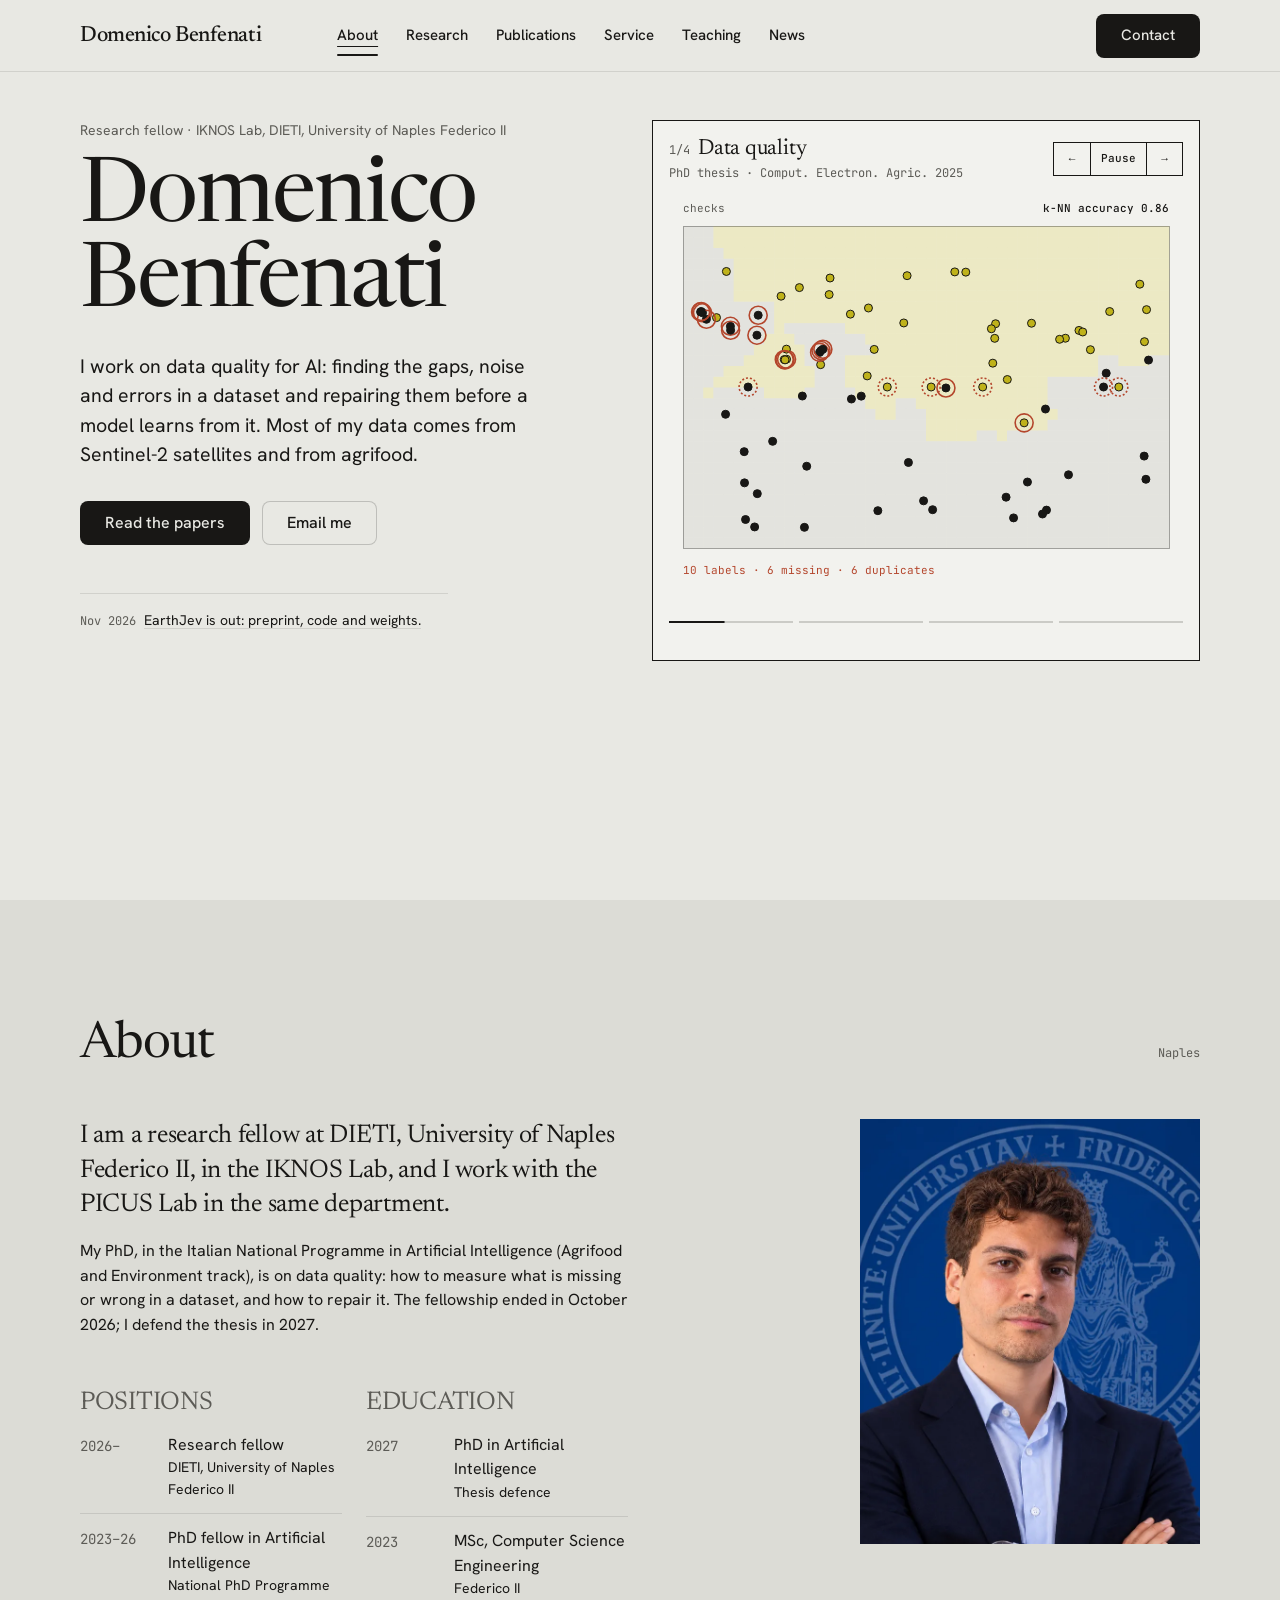
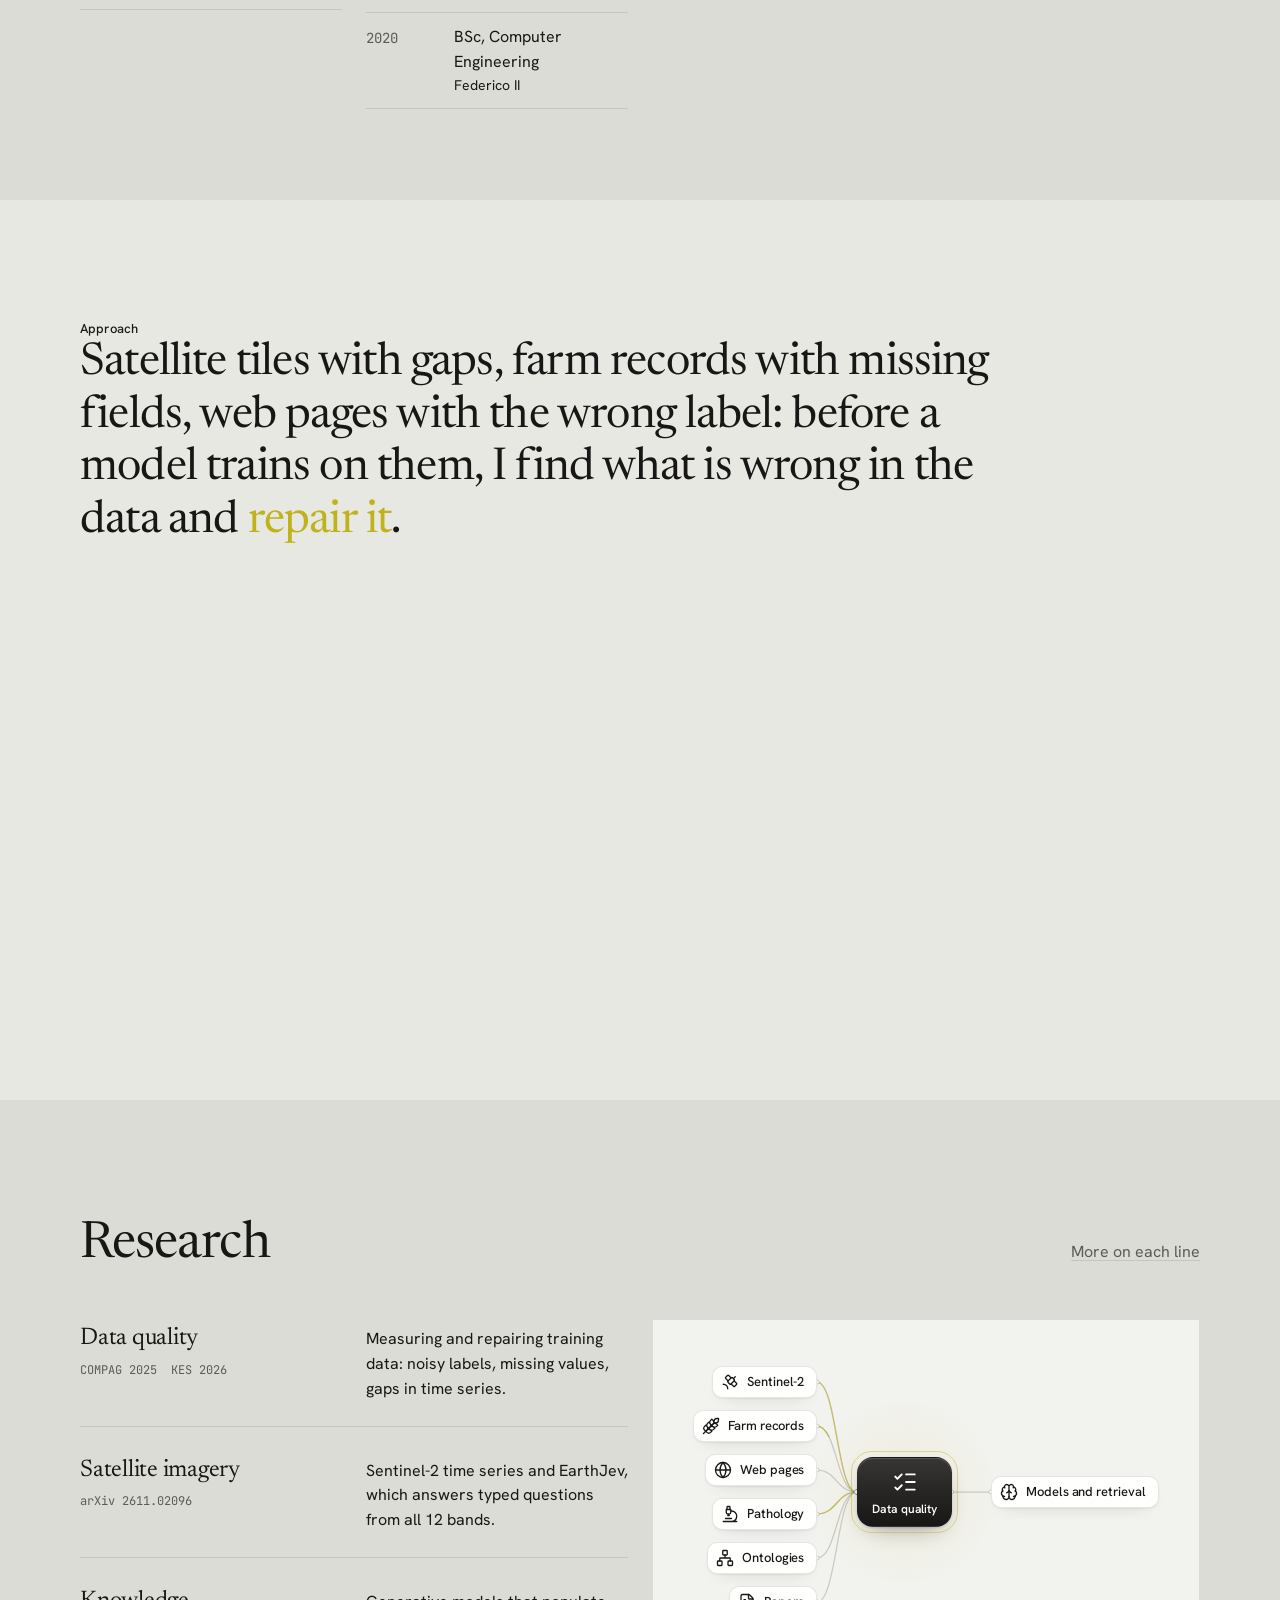
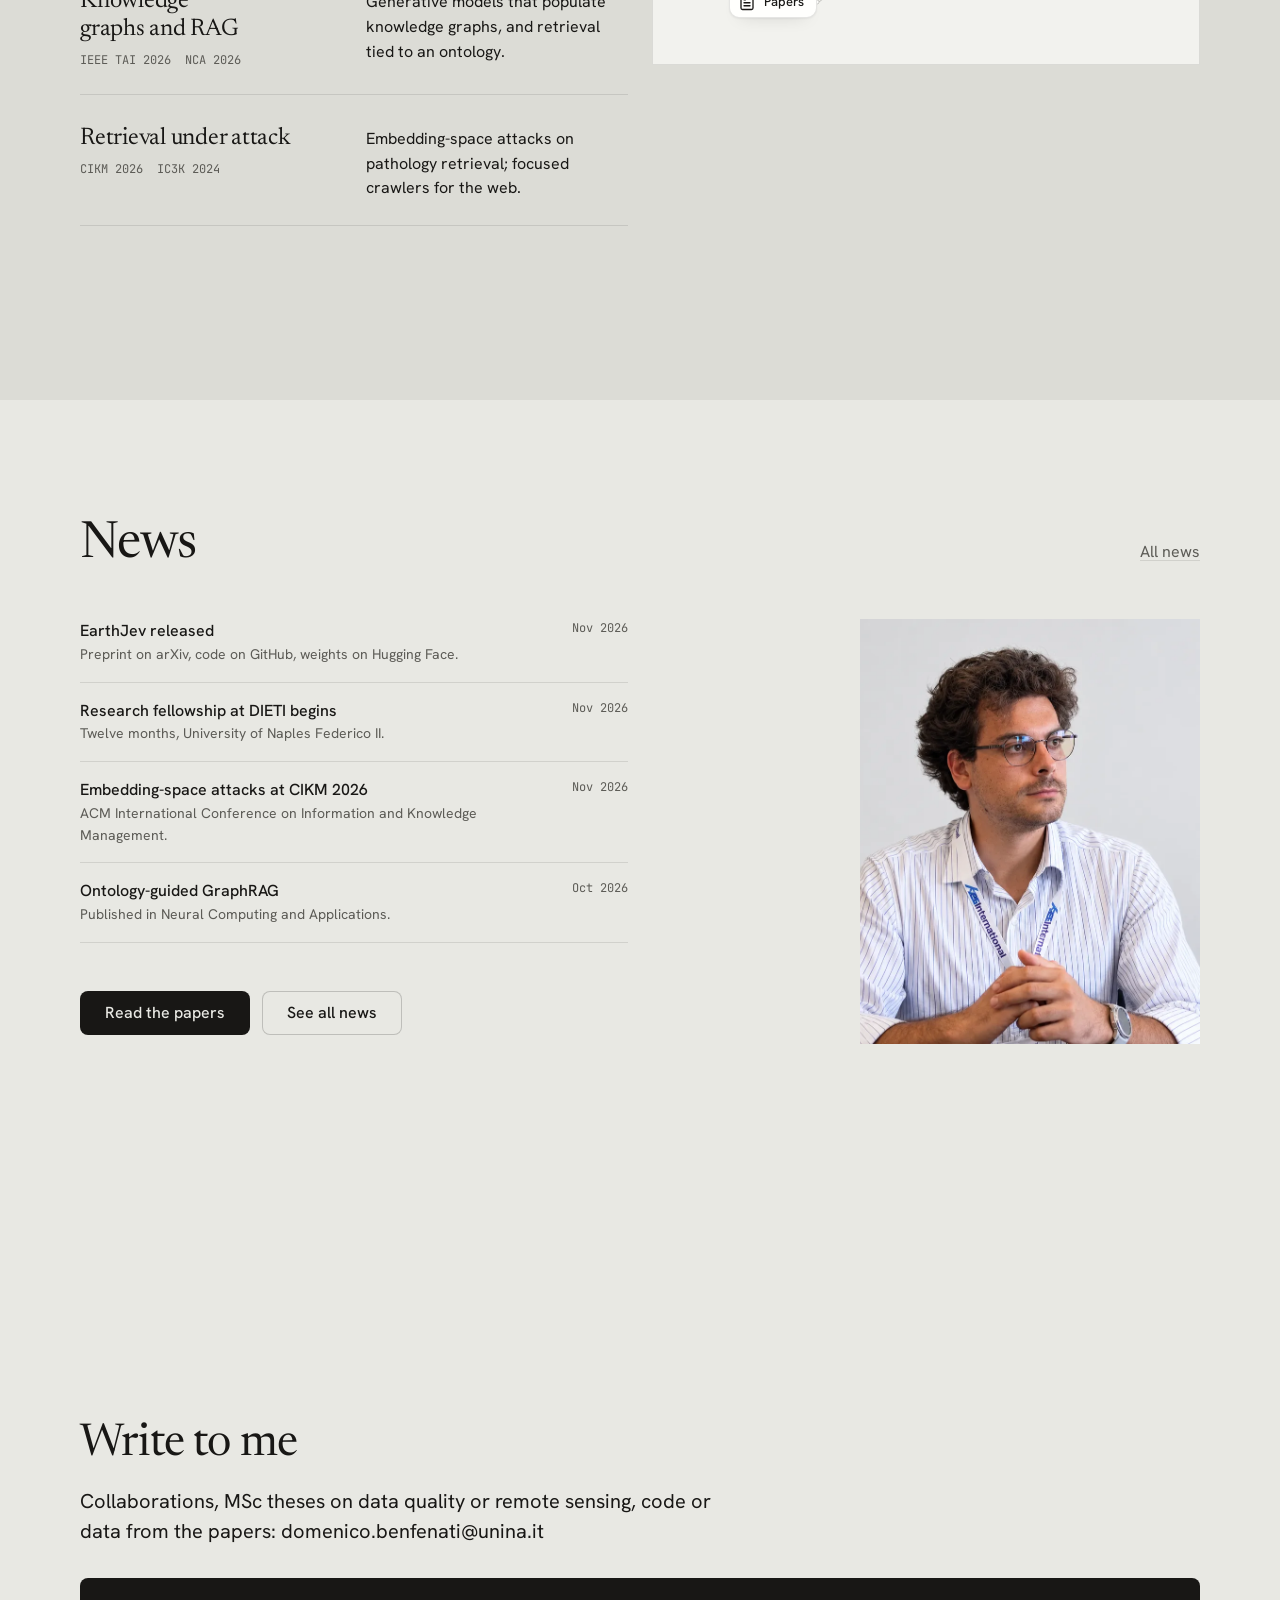
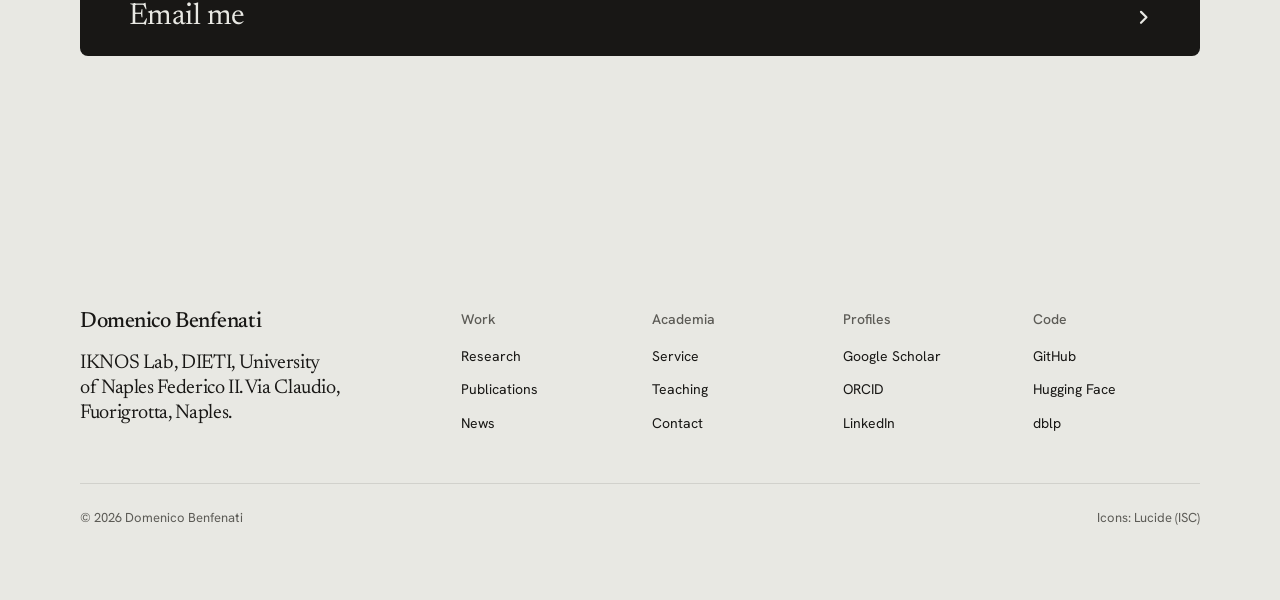
==== commit 5180535a: "Add files via upload" ====
--- a/index.html
+++ b/index.html
@@ -96,7 +96,8 @@
   .cv-title:first-child { margin-top: 0; }
 
   .home-split { align-items: start; }
-  .home-photo { width: 100%; height: auto; aspect-ratio: 4 / 3; object-fit: cover; object-position: 50% 22%; display: block; }
+  .home-photo { width: 100%; max-width: 340px; height: auto; aspect-ratio: 4 / 5; object-fit: cover; object-position: 50% 22%; display: block; margin-left: auto; }
+  @media (max-width: 1023px) { .home-photo { max-width: 260px; margin-left: 0; margin-top: var(--s-6); } }
   .index--stack > li { display: block; }
   .index--stack .ix-text { margin-top: var(--s-2); max-width: 56ch; }
   .index--stack .refs { margin-top: 4px; }
@@ -156,7 +157,7 @@
   .site-foot__legal { text-align: right; }
   .page-head { padding-top: calc(var(--nav, 72px) + var(--s-8)); }
   .page-head h1 { font: 400 clamp(48px, 6vw, 88px)/1 var(--font-display); letter-spacing: var(--display-tracking-xl); }
-  .page-head p { margin-top: var(--s-4); max-width: 60ch; font-size: var(--t-lead); }
+  .page-head .rule-head + p { margin-top: var(--s-4); max-width: 60ch; font-size: var(--t-lead); }
   main > .section--page { height: auto; min-height: 0; }
   main > .section--page { padding-block: var(--s-8, 96px); }
   main > .section--page.page-head { padding-top: calc(var(--nav, 72px) + var(--s-8, 96px)); }
@@ -165,6 +166,7 @@
   .ej { margin-top: var(--s-6); padding-top: var(--s-6); border-top: 1px solid var(--line); }
   @media (max-width: 1023px) { .site-foot__legal { text-align: left; } }
   .contact-line { font: 400 clamp(28px, 3.4vw, 48px)/1.1 var(--font-display); letter-spacing: -0.015em; }
+  #contact .footer__address { font: 400 var(--t-body)/1.5 var(--font-text); font-style: normal; letter-spacing: 0; }
   .contact-line a { color: var(--ink); text-decoration: underline; text-decoration-thickness: 1px; text-underline-offset: 6px; }
   .elsewhere { display: flex; flex-wrap: wrap; gap: var(--s-2) var(--s-5); }
 
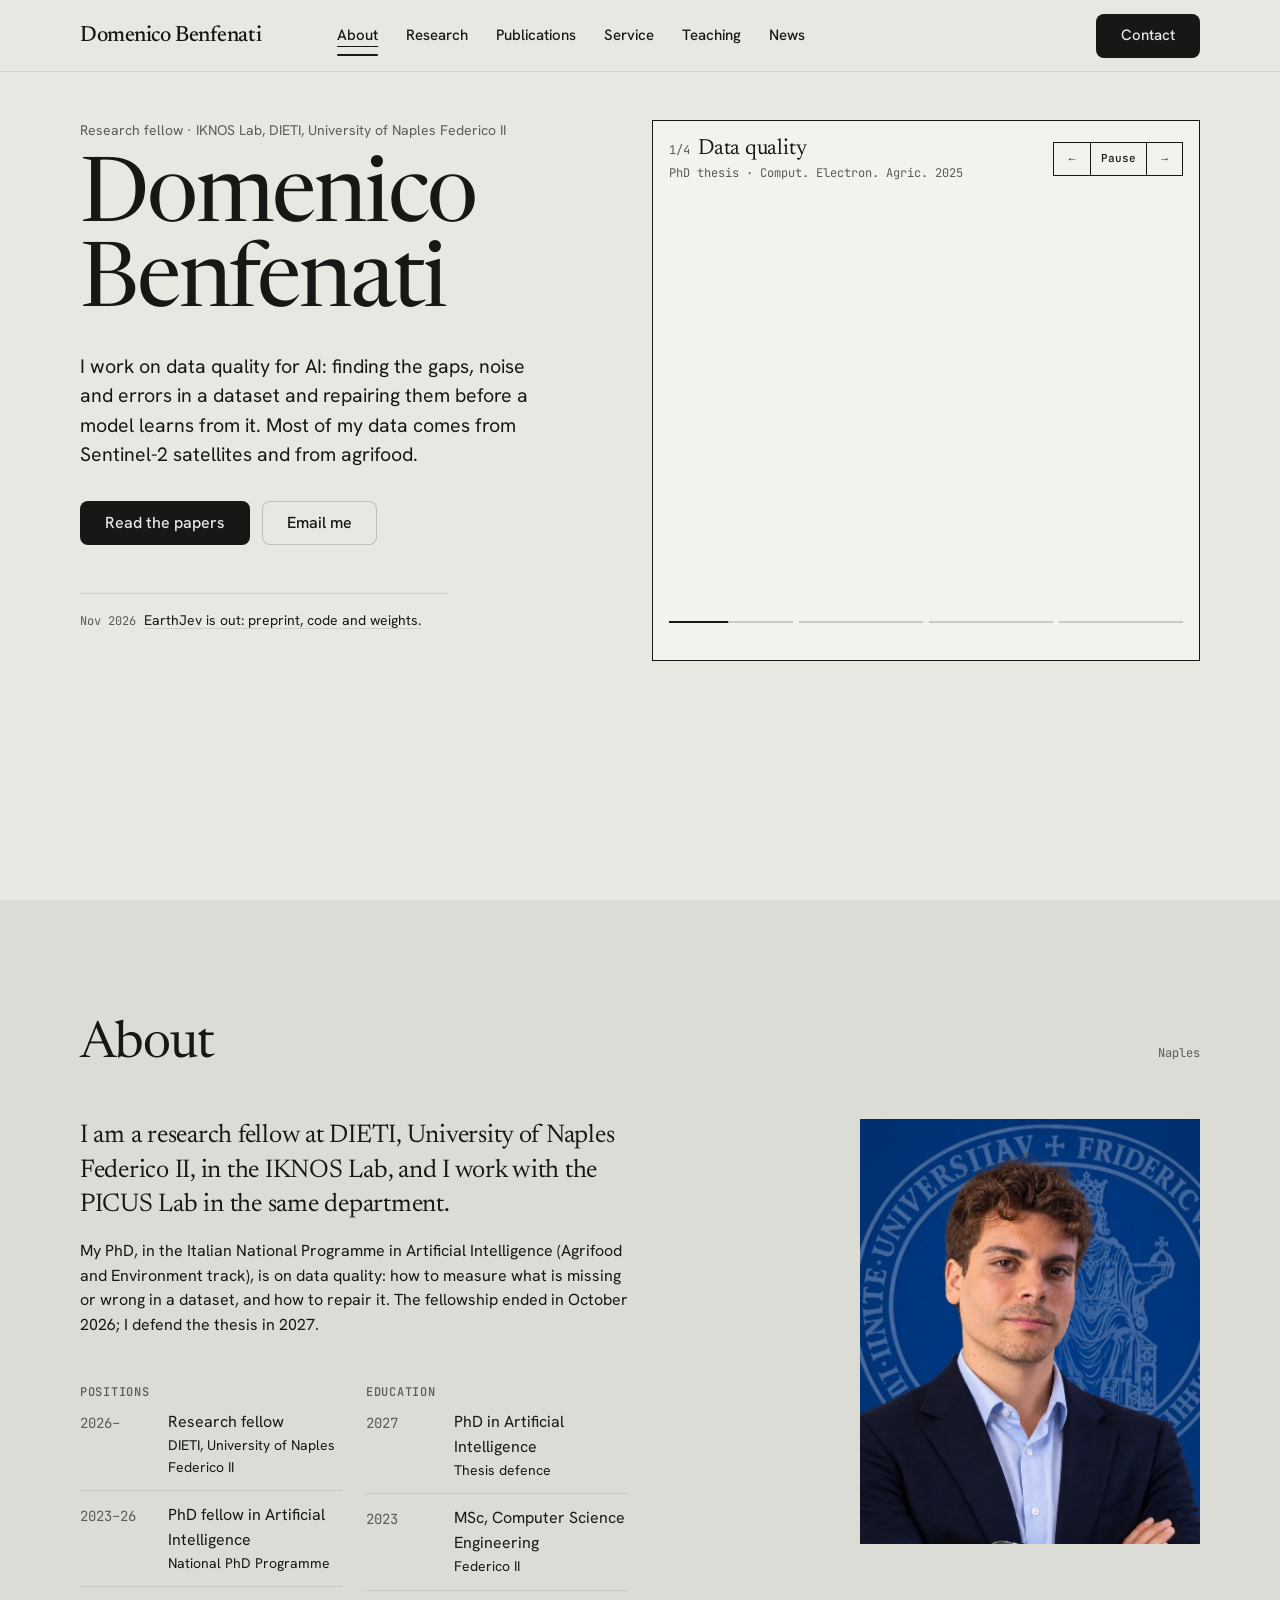
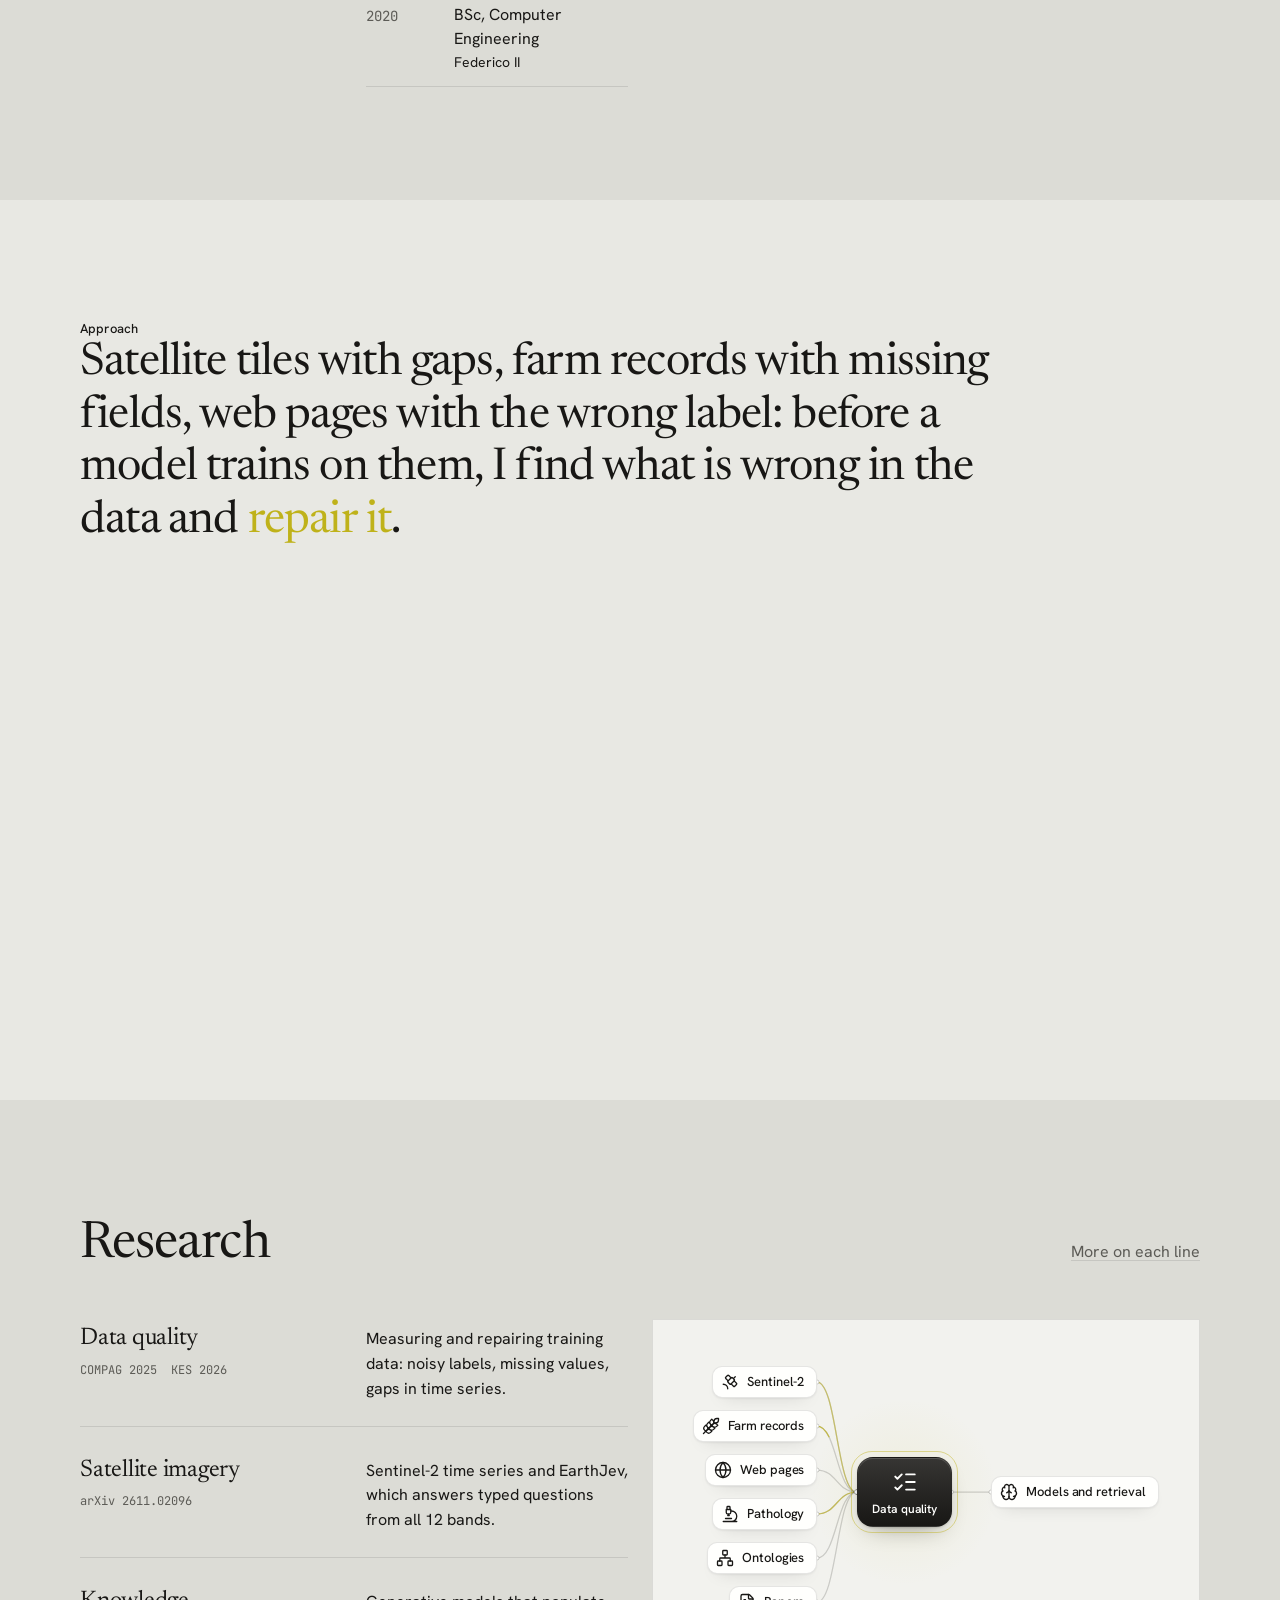
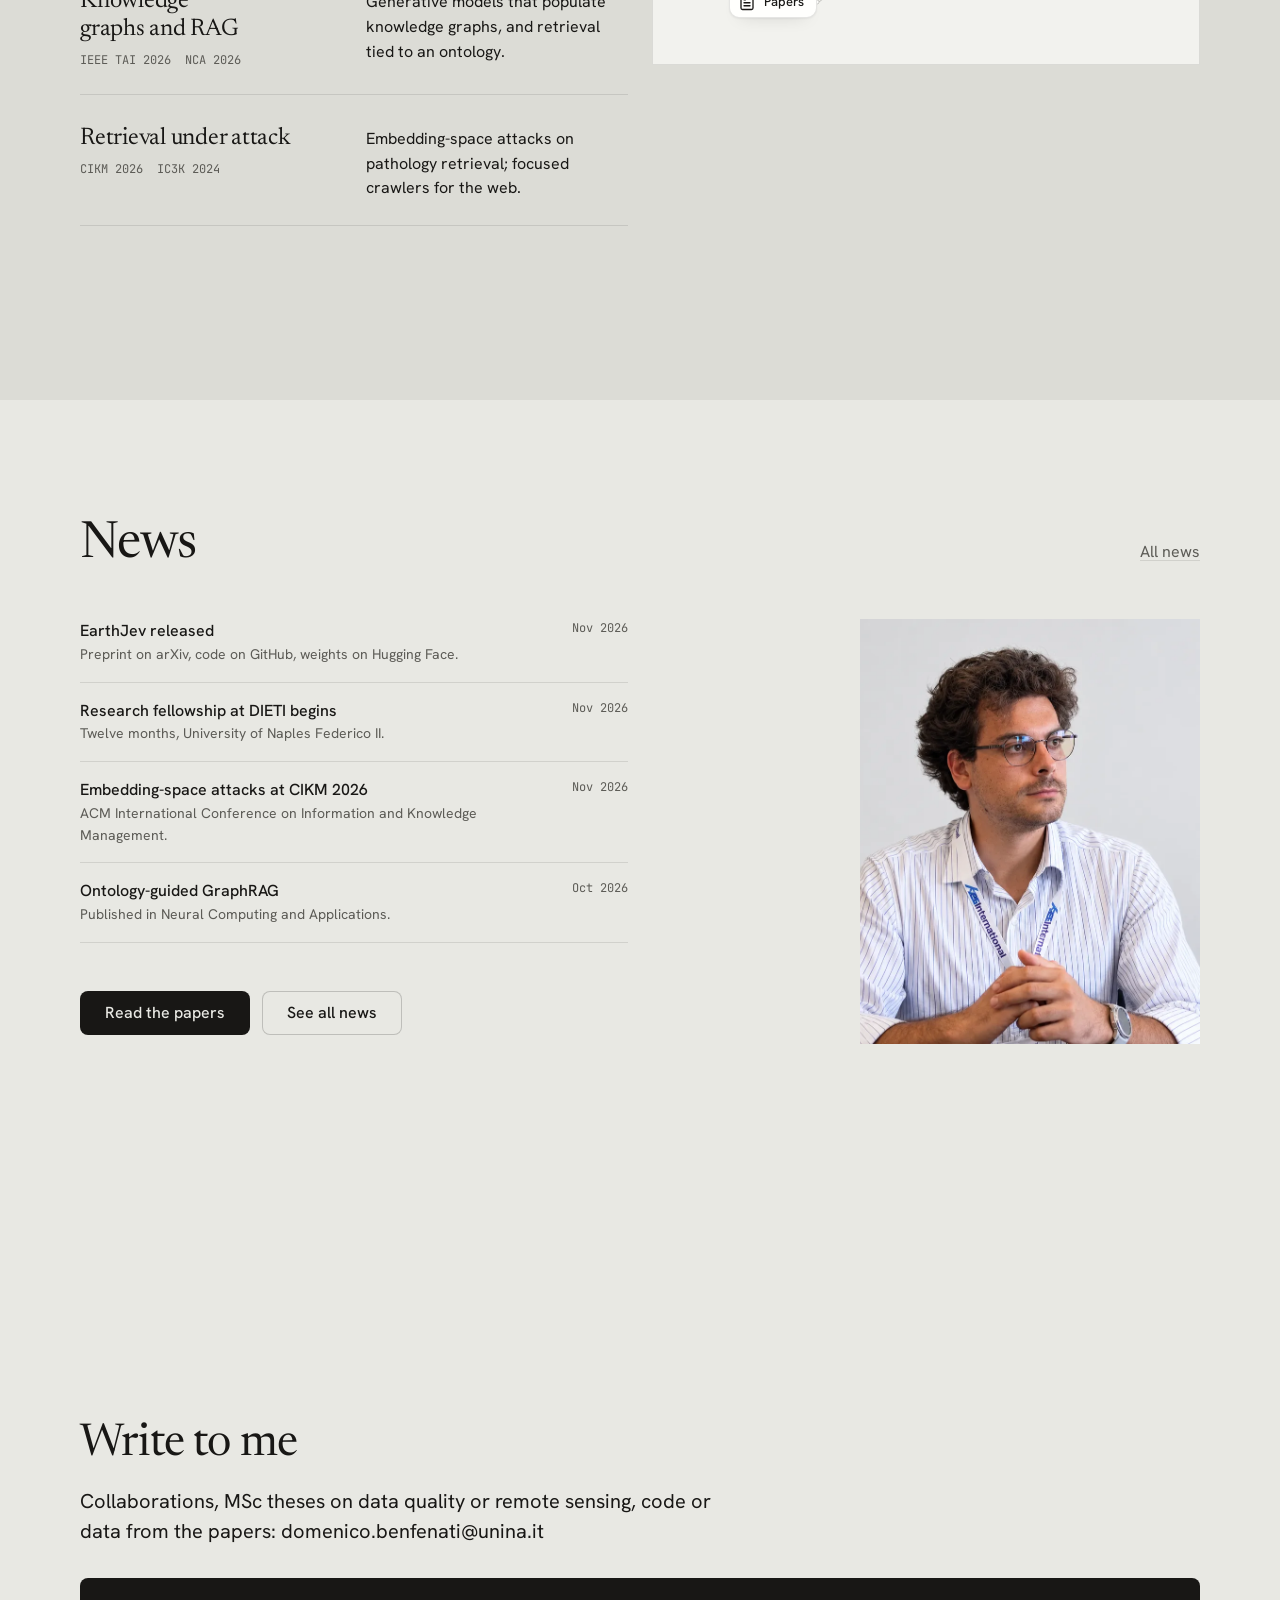
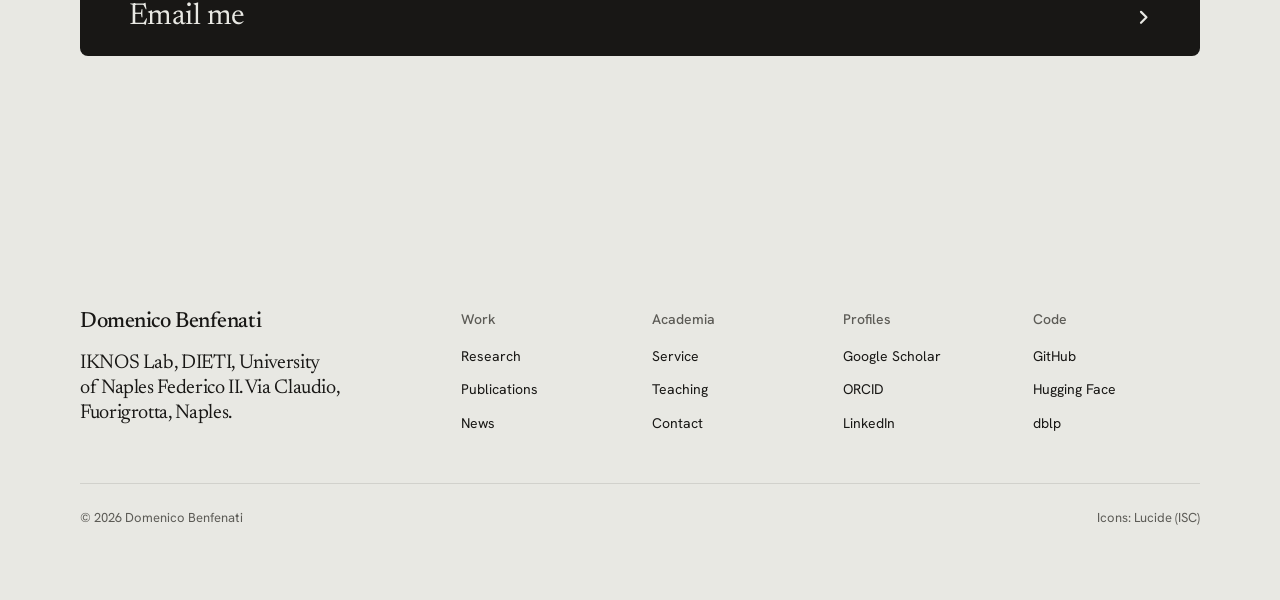
==== commit e1c0e72d: "Add files via upload" ====
--- a/index.html
+++ b/index.html
@@ -86,8 +86,8 @@
 
   /* about */
   .bio p { max-width: 62ch; }
-  .bio p + p { margin-top: var(--s-4); }
-  .bio p:first-child { font: 400 clamp(22px, 2vw, 28px)/1.35 var(--font-display); letter-spacing: -0.01em; }
+  .bio > p + p { margin-top: var(--s-4); }
+  .bio > p:first-child { font: 400 clamp(22px, 2vw, 28px)/1.35 var(--font-display); letter-spacing: -0.01em; }
   .cv { display: grid; gap: var(--s-3); }
   .cv li { display: grid; grid-template-columns: 76px 1fr; gap: var(--s-3); padding-bottom: var(--s-3); border-bottom: 1px solid var(--line); }
   .cv .mono { color: var(--muted); padding-top: 3px; }
@@ -177,6 +177,12 @@
     .pub { grid-template-columns: 1fr; gap: var(--s-1); }
     .pub__links { gap: var(--s-4); }
     .pub__links a { display: inline-block; padding: 12px 0; }
+  }
+  /* short laptop screens and browser zoom: a section grows with its content instead of running into the next one */
+  @media (min-width: 1280px) {
+    main > :is(section, .section):not(.hero, .section--hero), footer.closing { height: auto; min-height: 100vh; min-height: 100svh; }
+    :where(main > :is(section, .section):not(.hero, .section--hero), footer.closing) { display: flex; flex-direction: column; }
+    main > :is(section, .section):not(.hero, .section--hero) > :is(.wrap, .container), footer.closing > .wrap { flex: 1 0 auto; height: auto; min-height: 0; }
   }
   .site-name { font-family: var(--font-display); font-size: 22px; white-space: nowrap; }
   .nav .nav__item--menu-only { display: none; }
